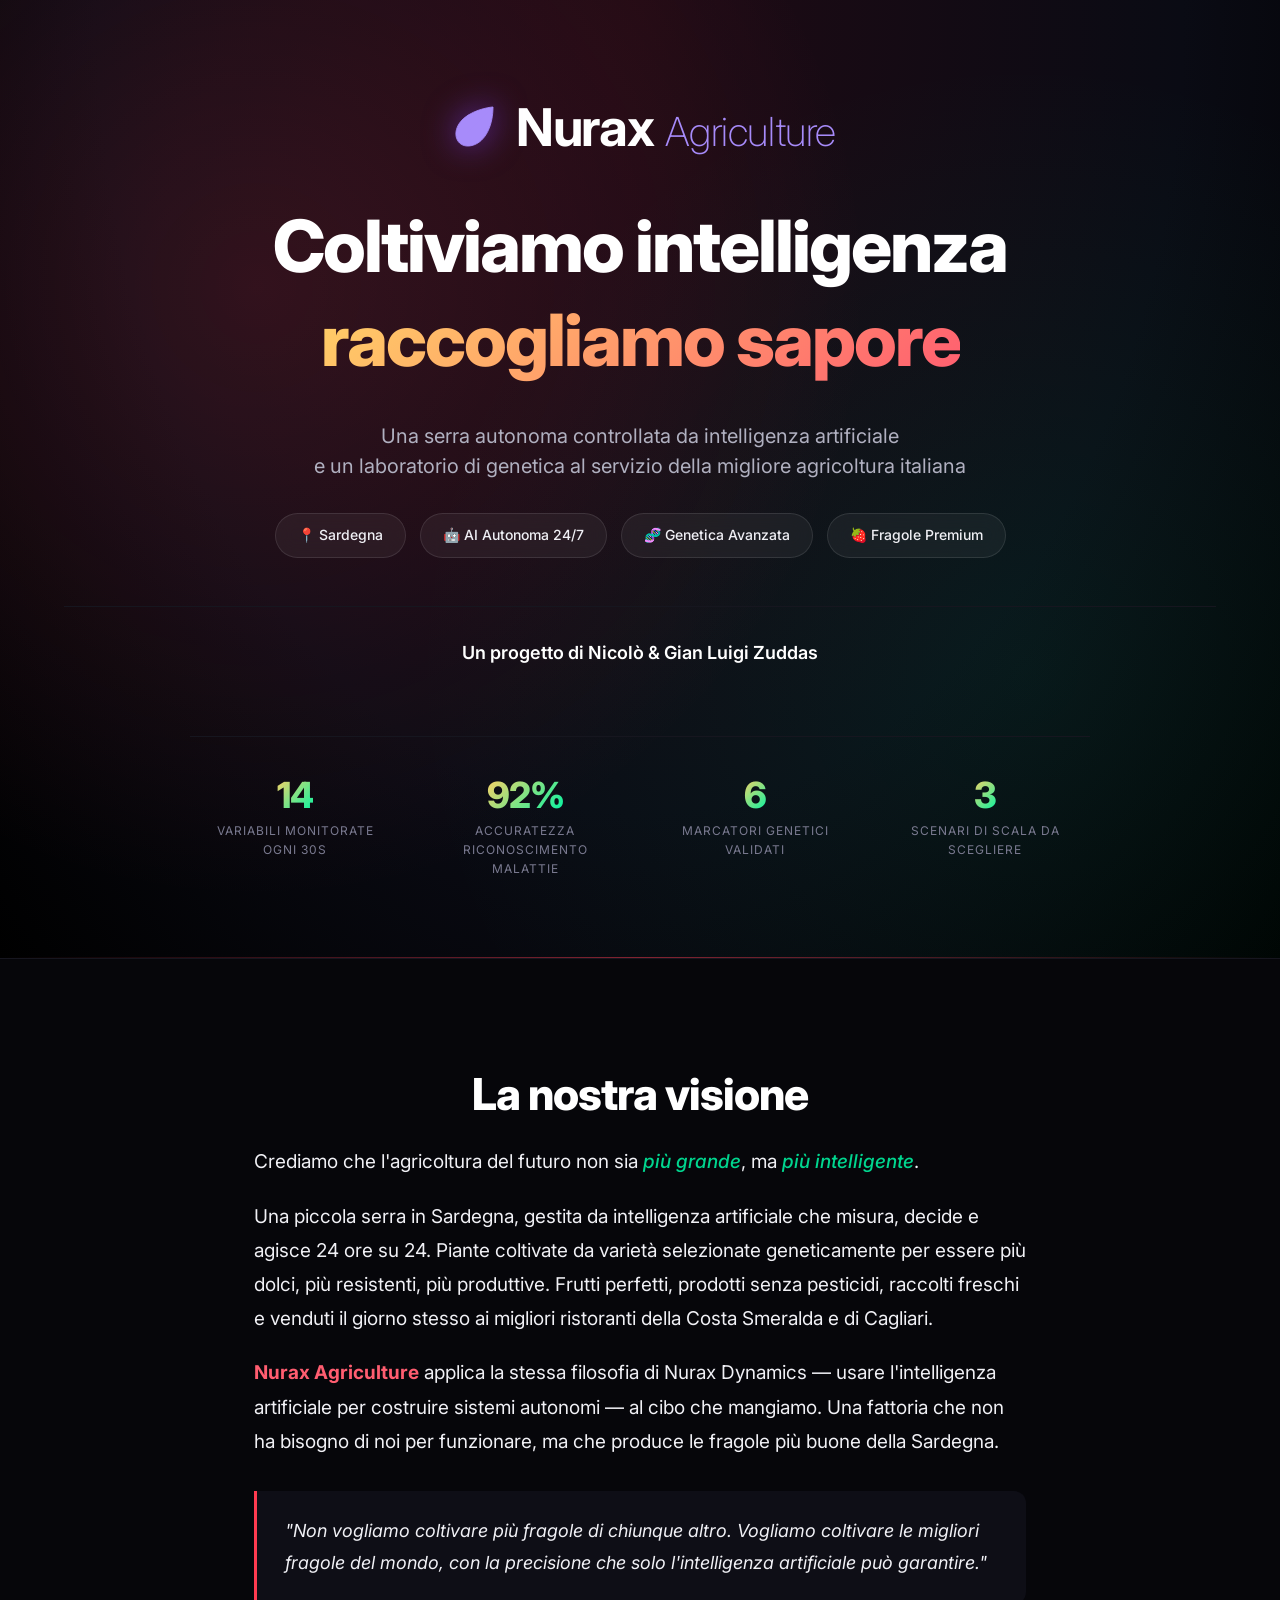
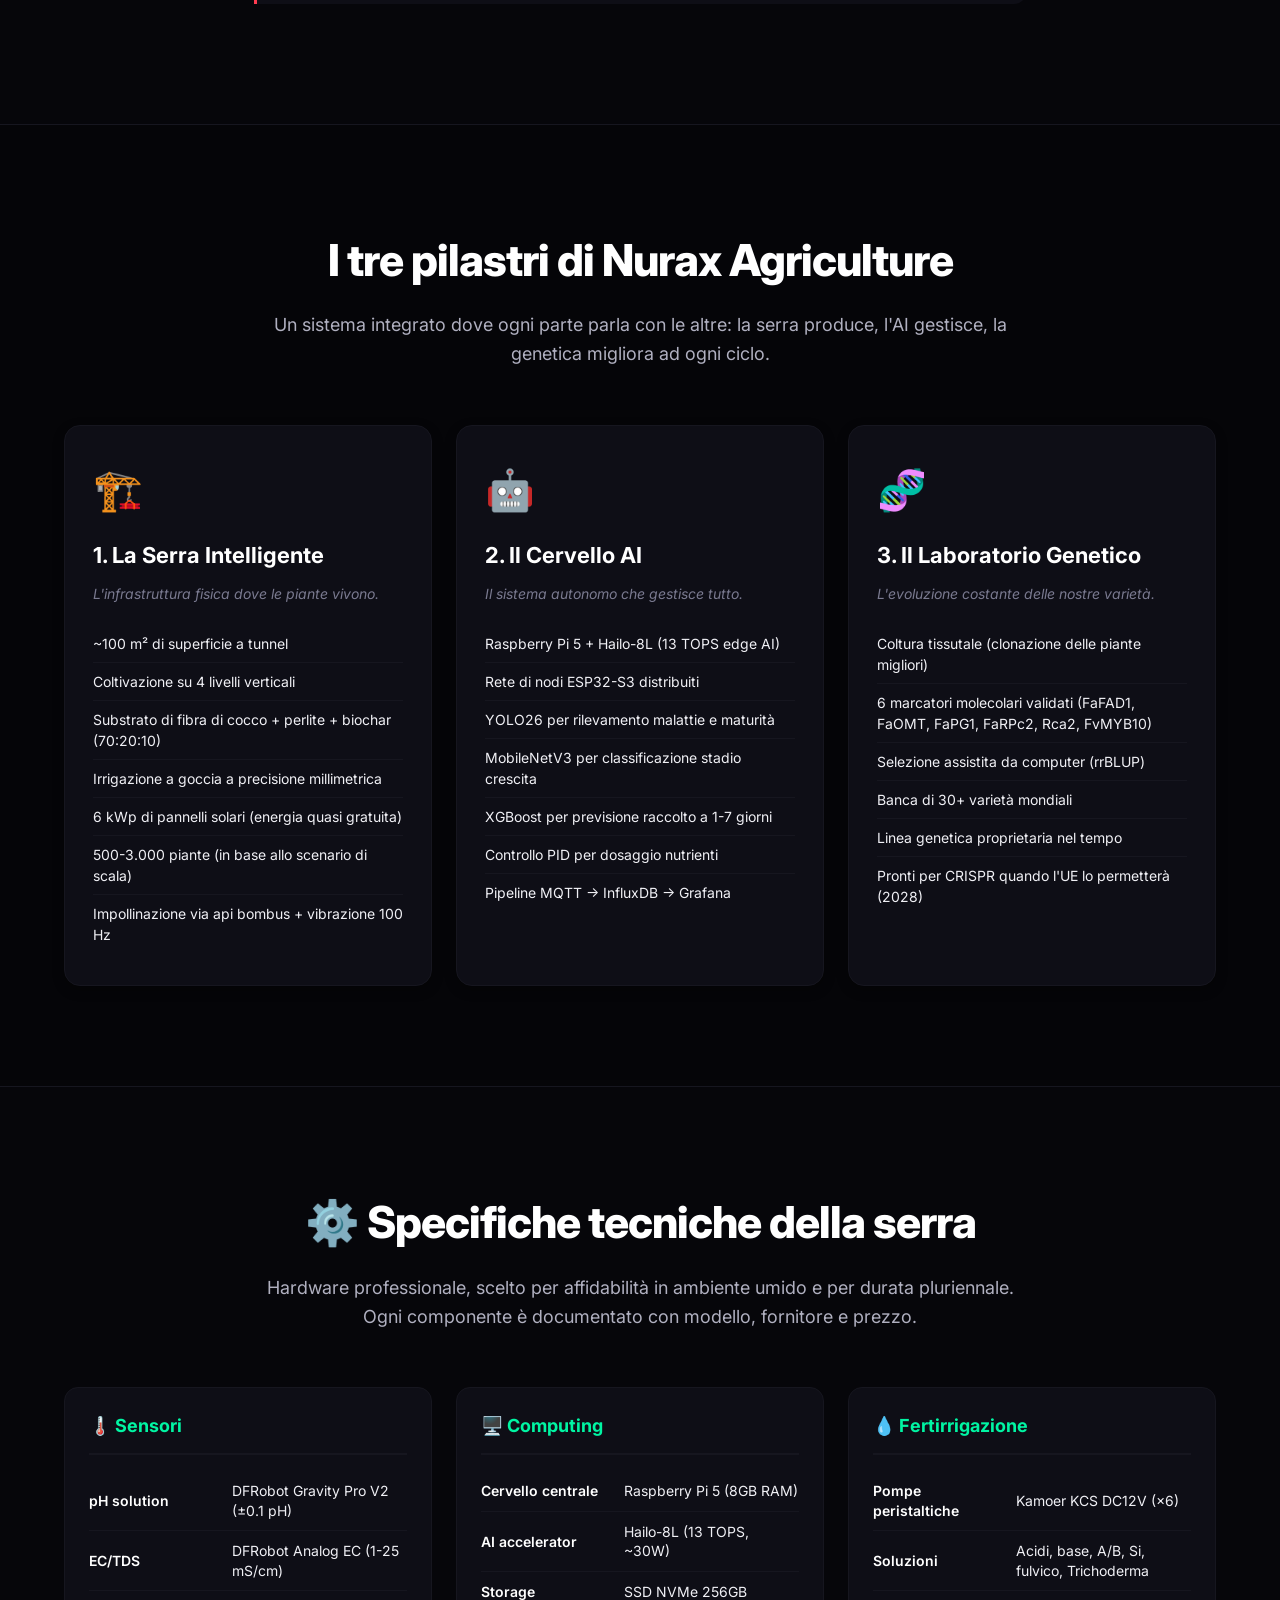
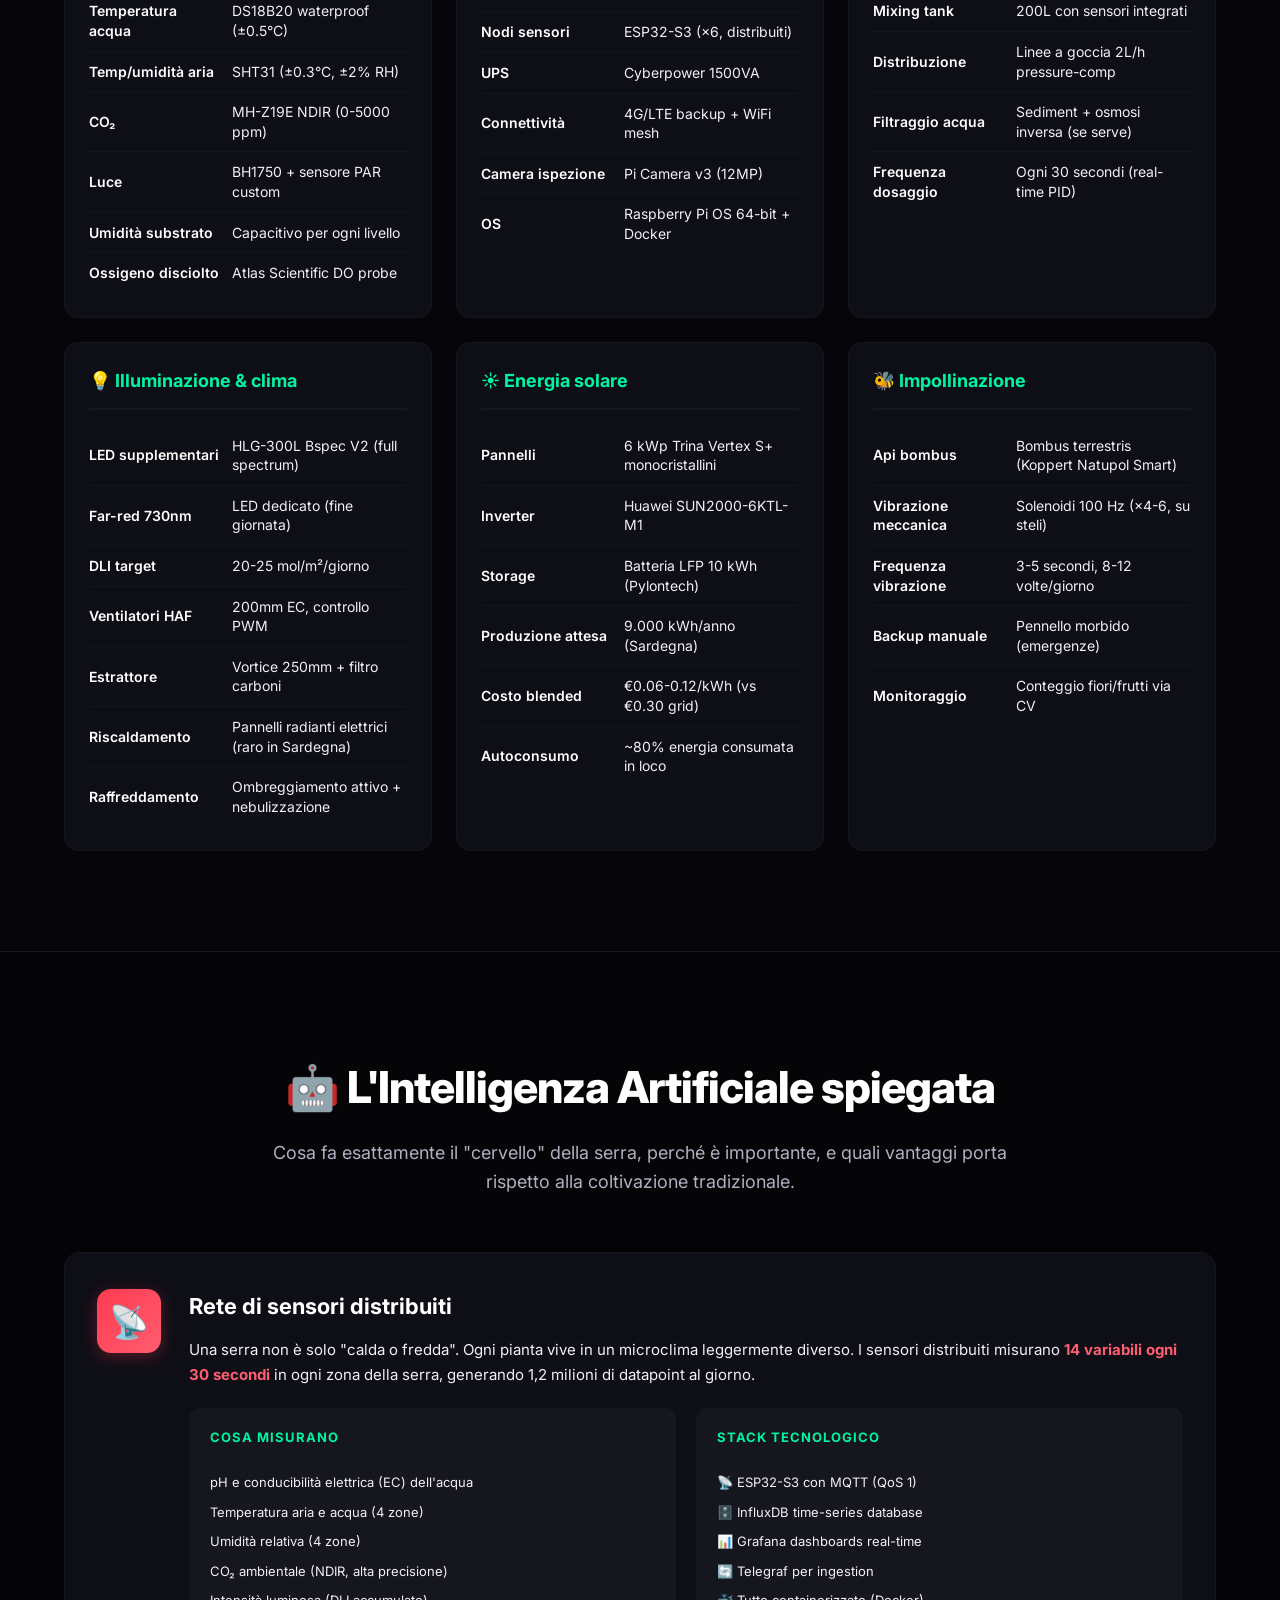
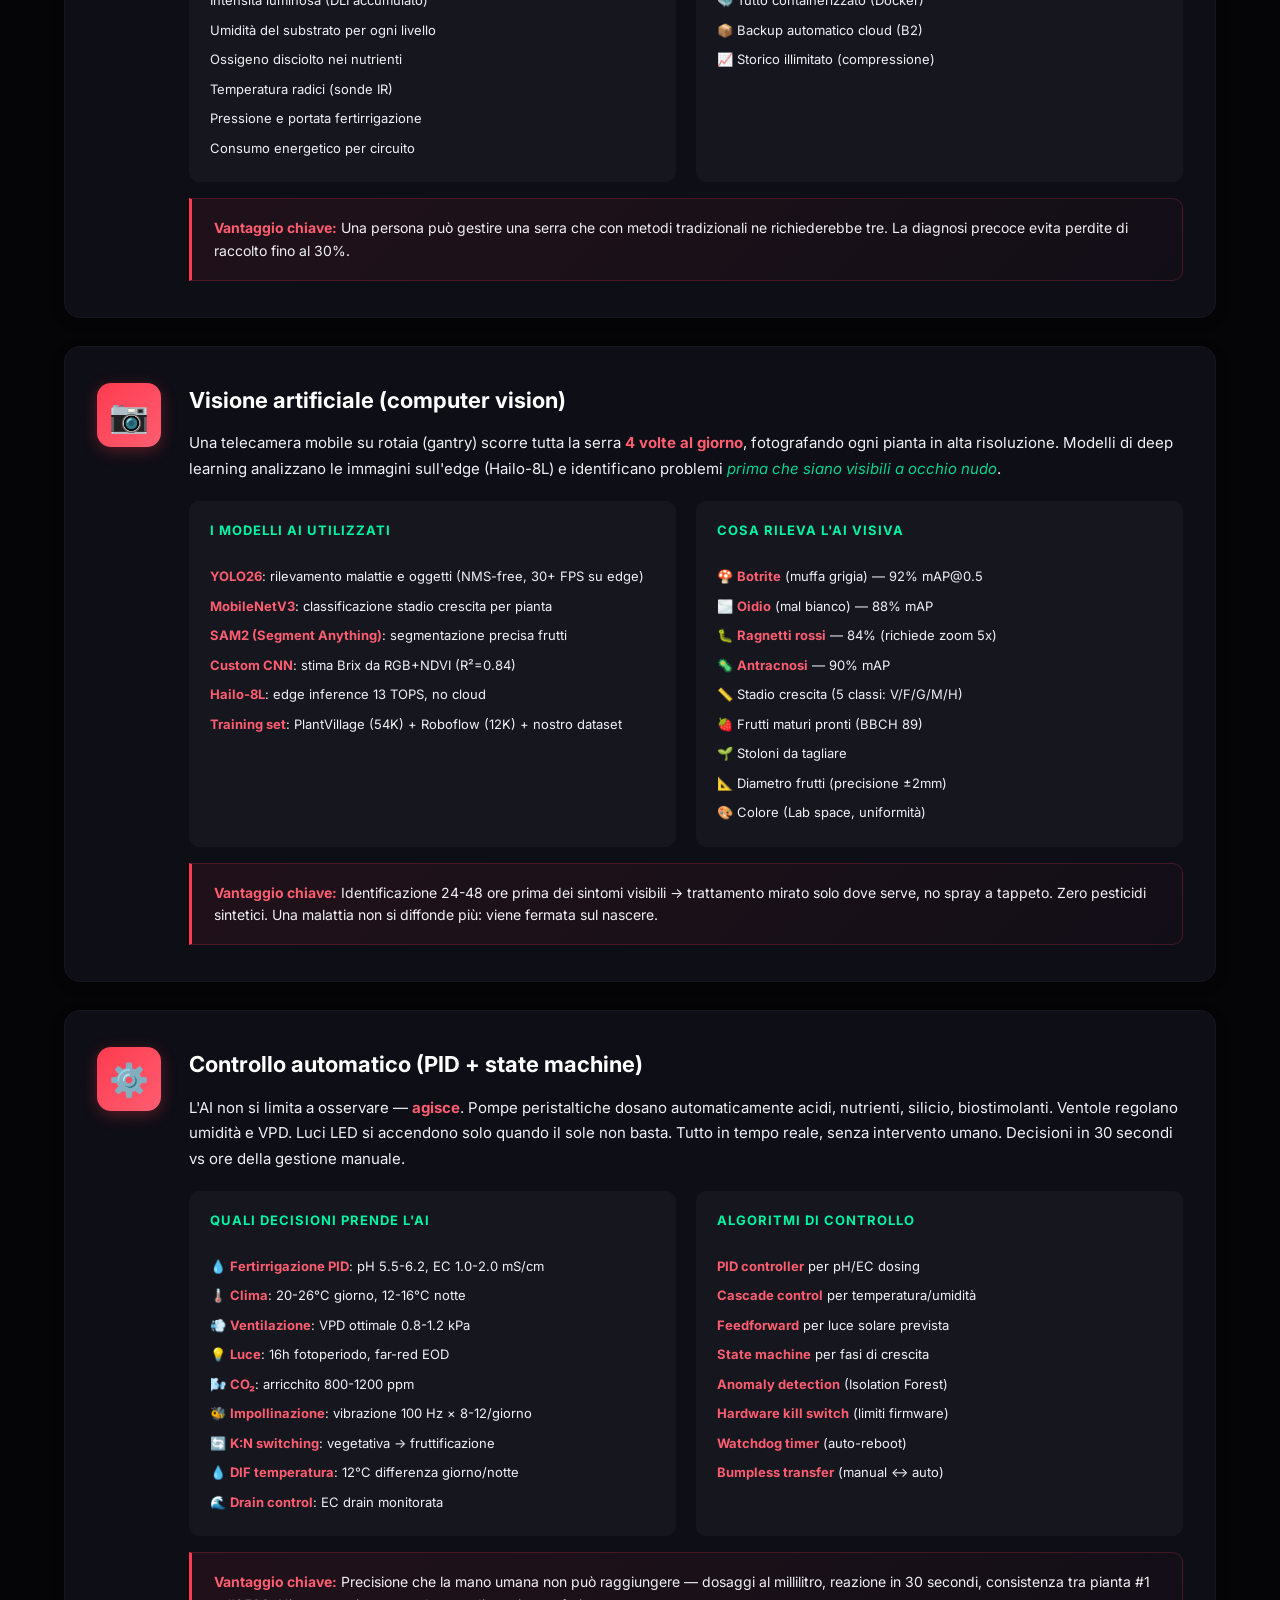
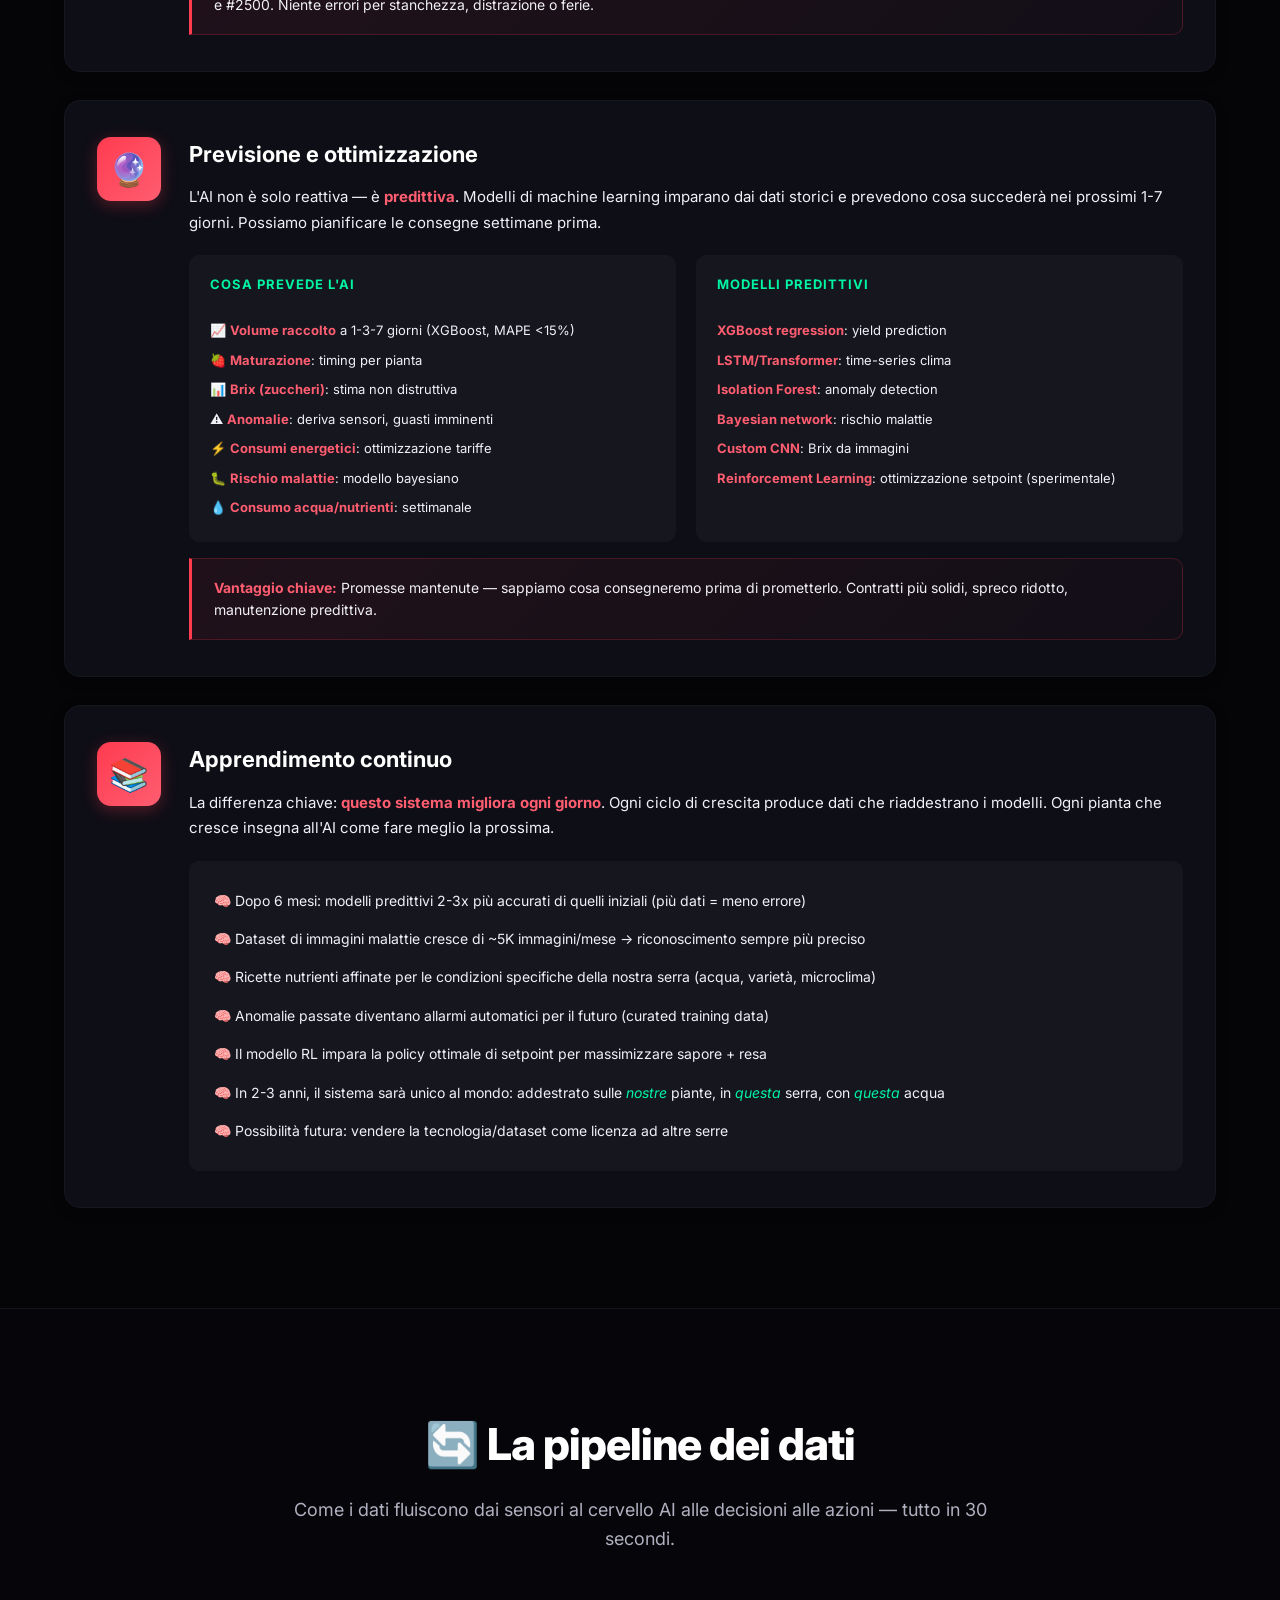
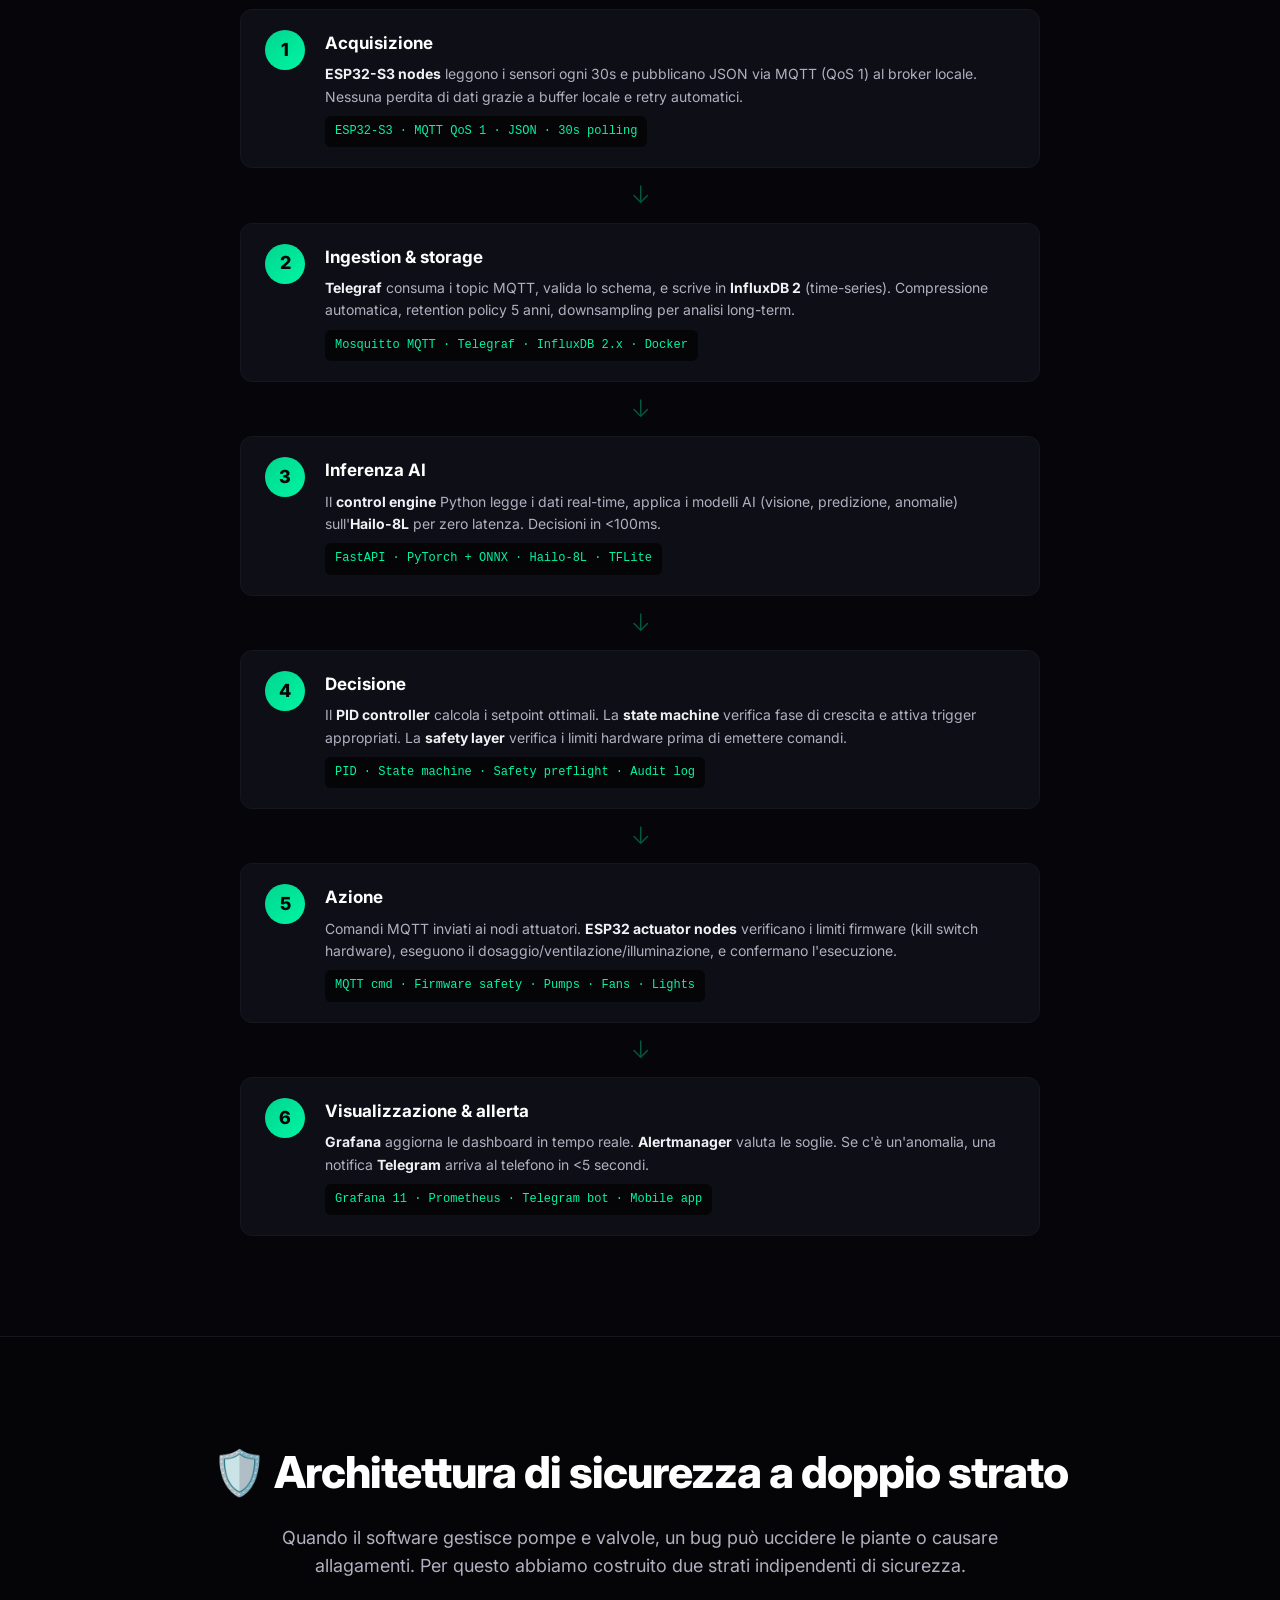
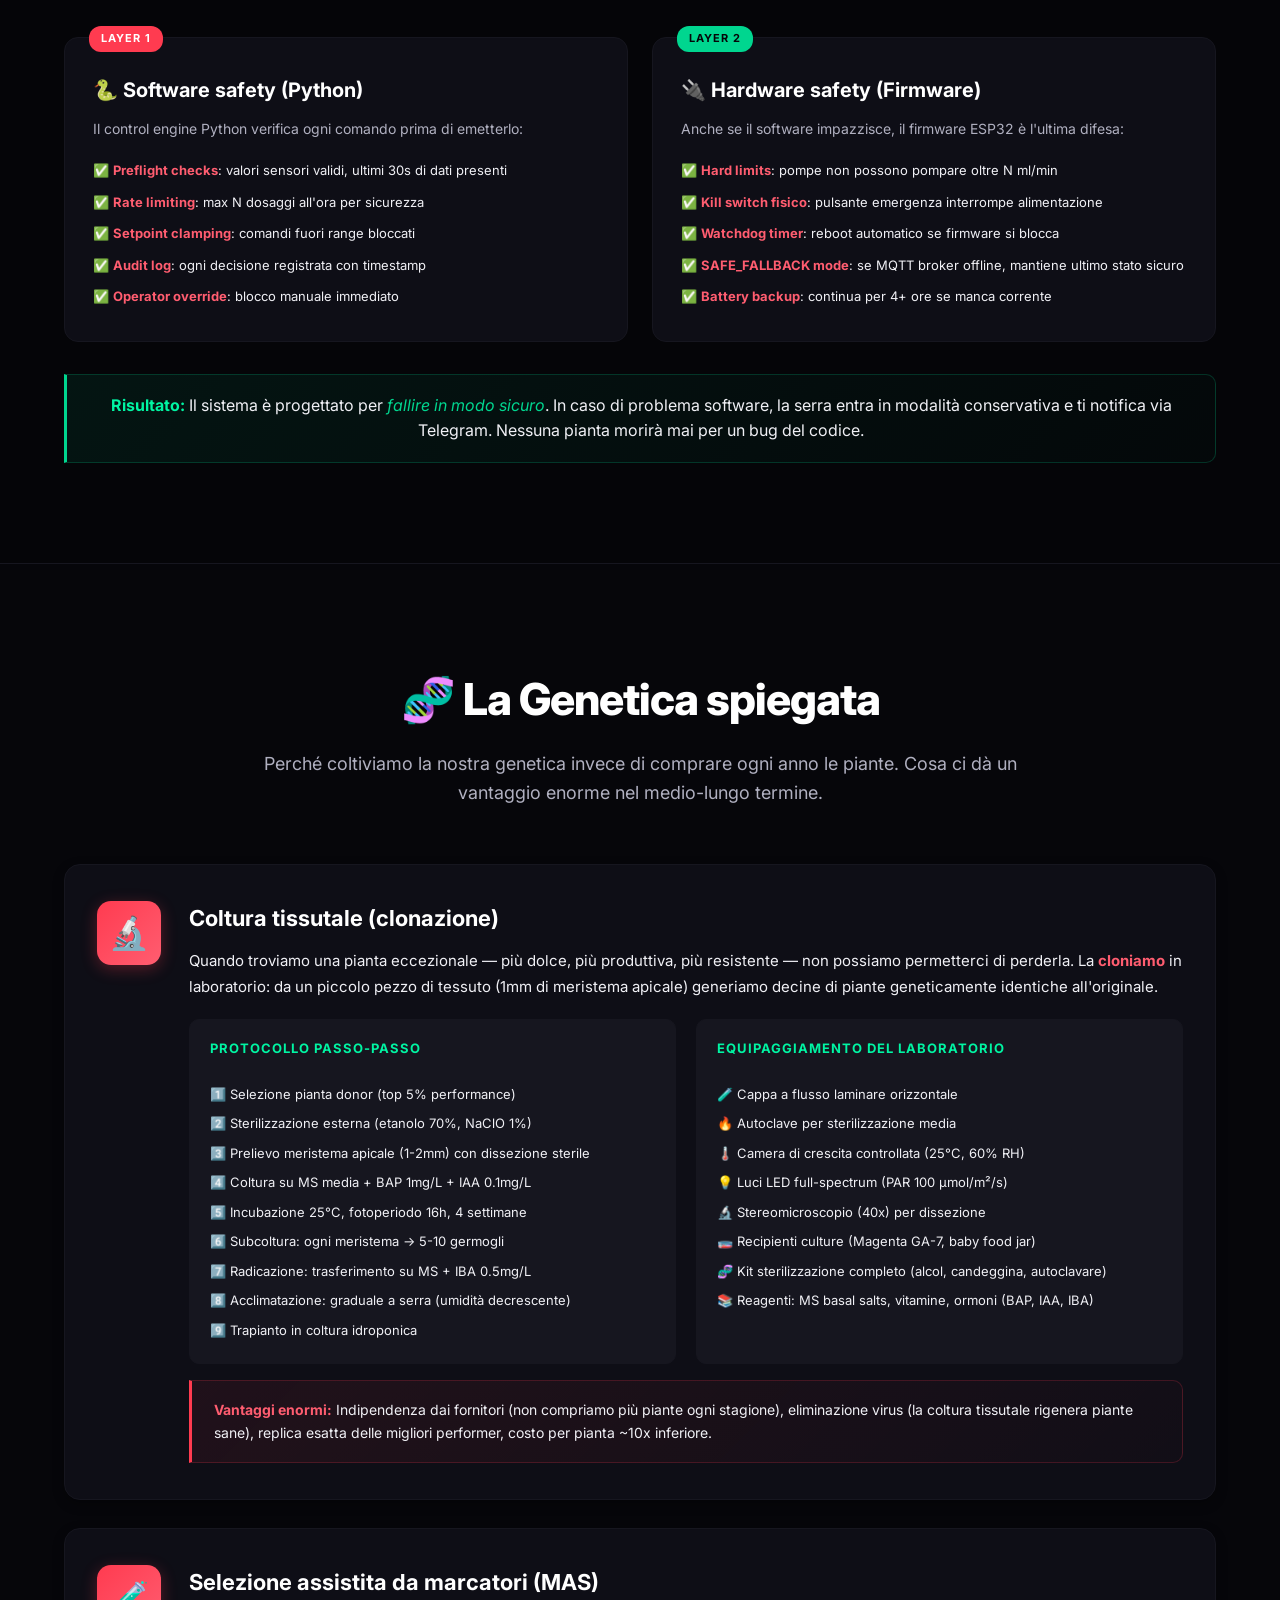
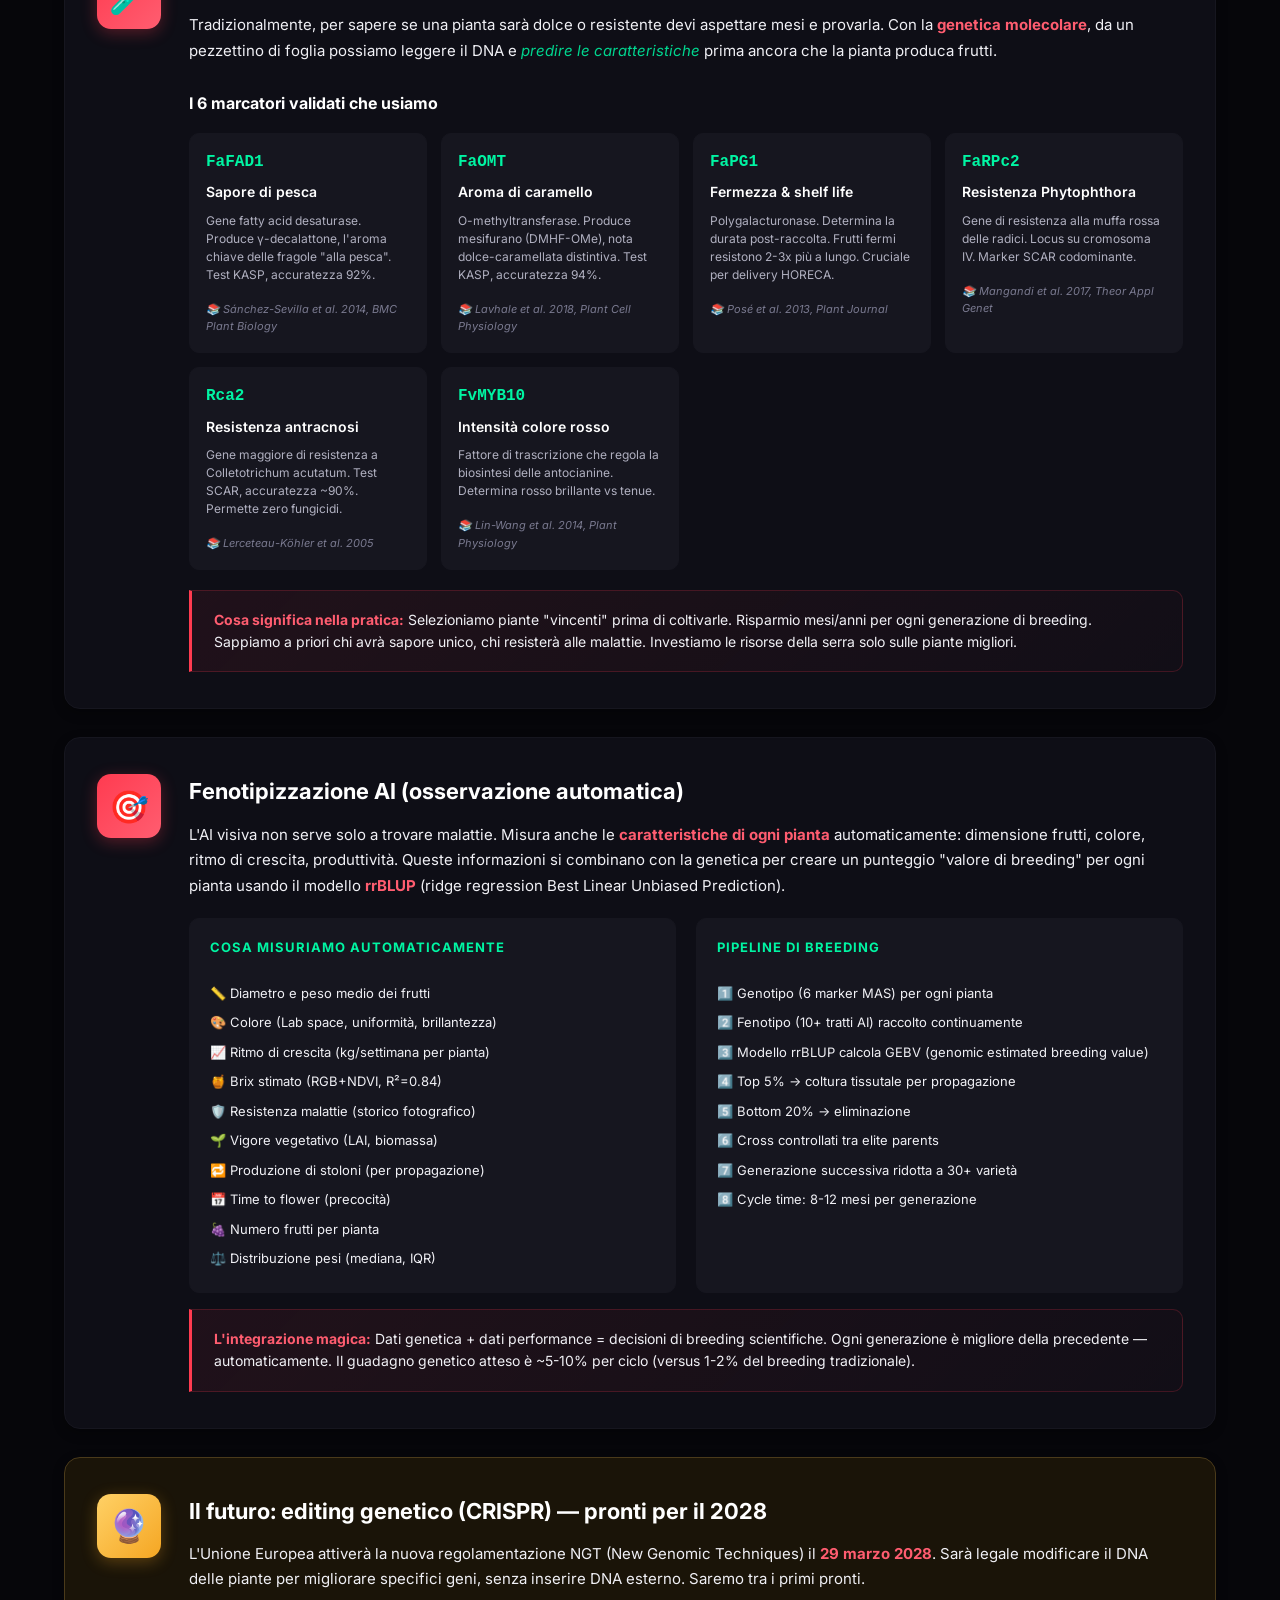
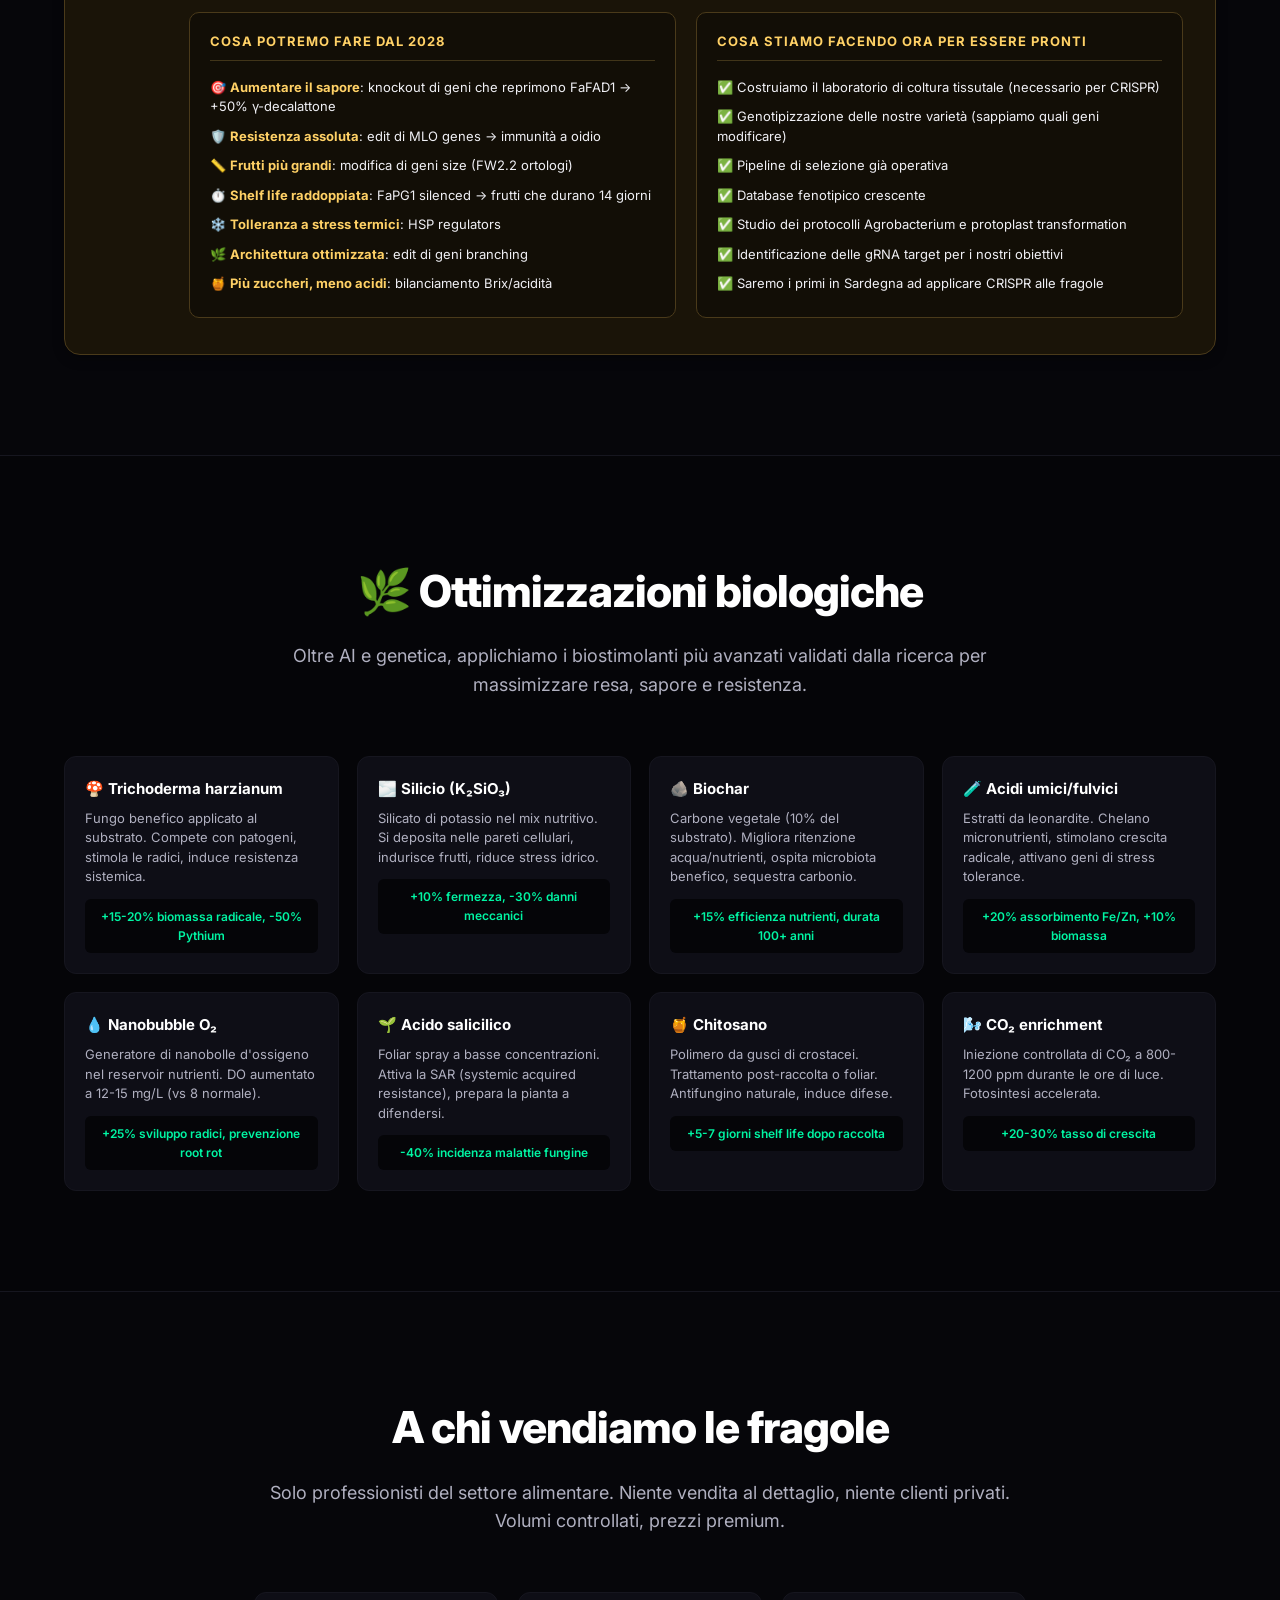
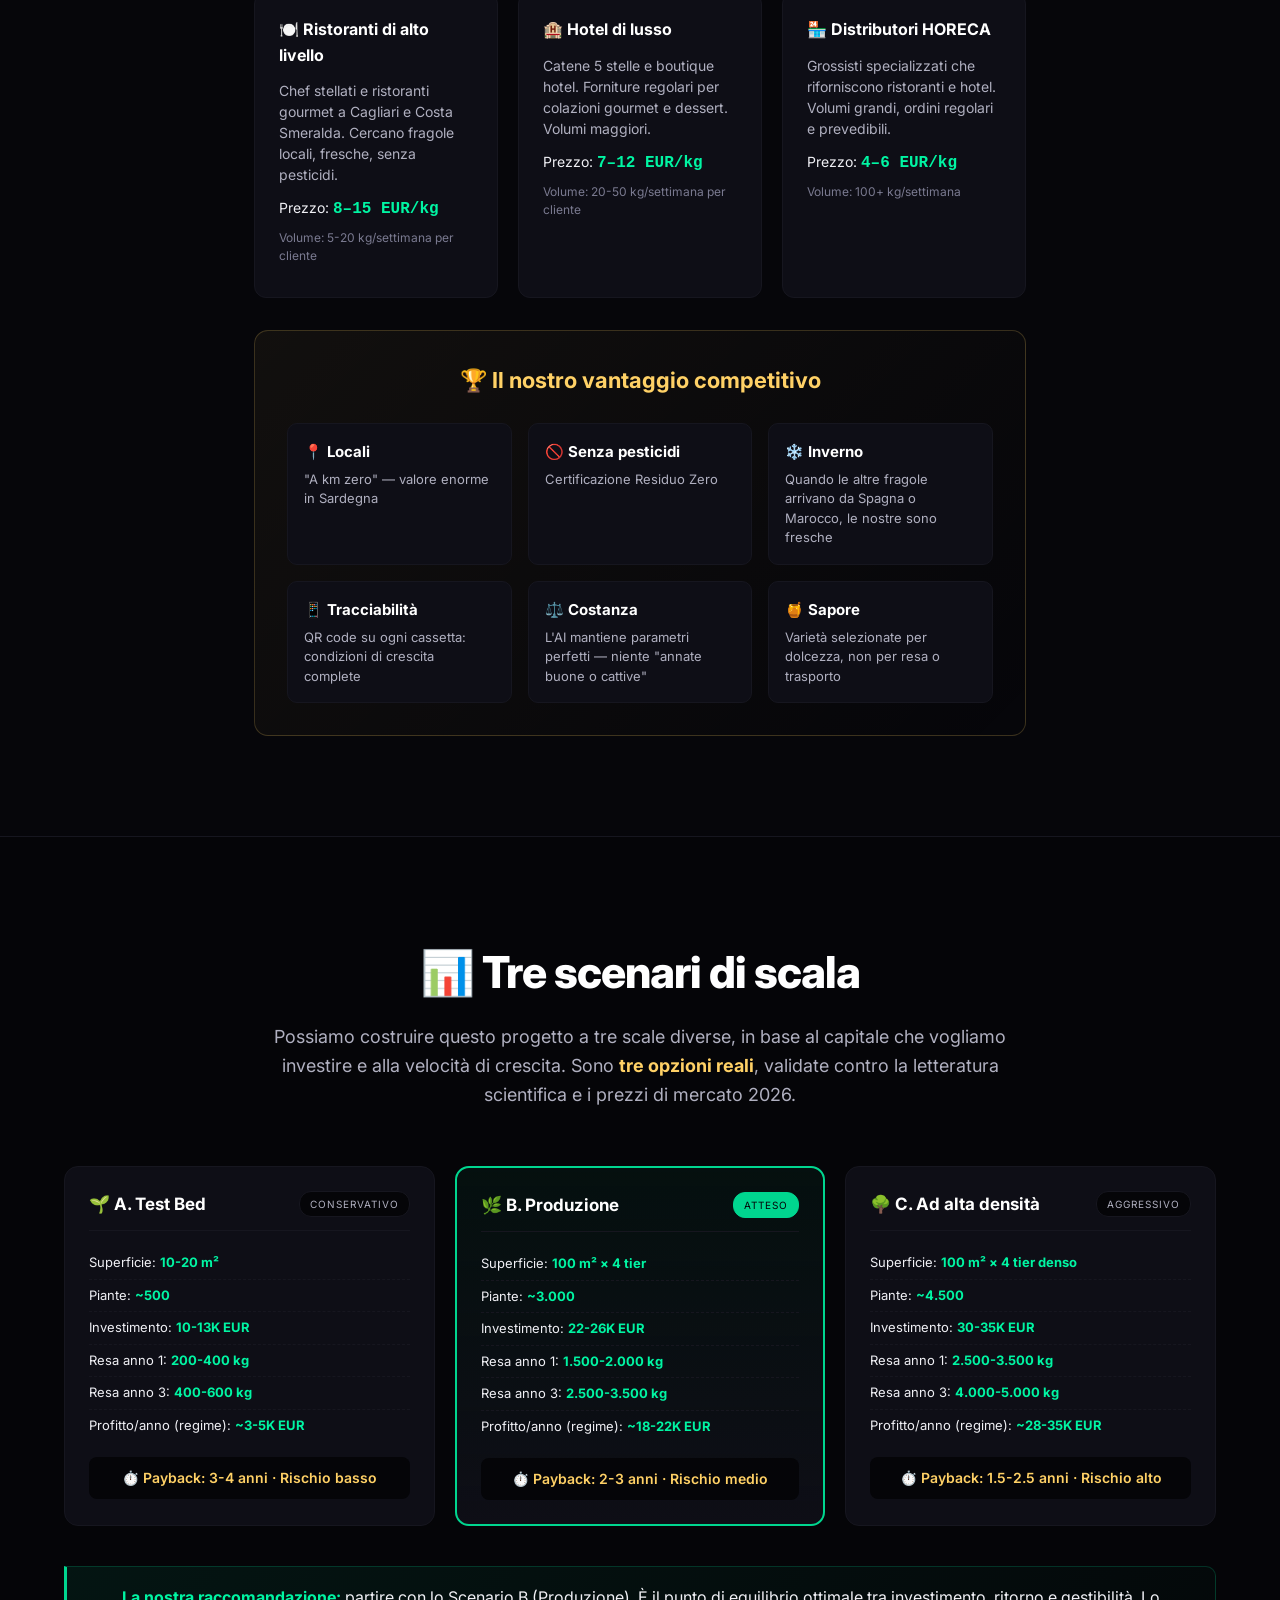
==== index.html @ 4b841a10 "feat: bigger logo Nurax Agriculture + new title + white hero-team + footer logo + fix h1 clipping" ====
<!DOCTYPE html>
<html lang="it">
<head>
    <meta charset="UTF-8">
    <meta name="viewport" content="width=device-width, initial-scale=1.0">
    <title>Nurax Agriculture — Il futuro dell'agricoltura</title>
    <link rel="preconnect" href="https://fonts.googleapis.com">
    <link rel="preconnect" href="https://fonts.gstatic.com" crossorigin>
    <link href="https://fonts.googleapis.com/css2?family=Inter:wght@300;400;500;600;700;800;900&display=swap" rel="stylesheet">
    <link rel="icon" type="image/svg+xml" href="data:image/svg+xml,%3Csvg xmlns='http://www.w3.org/2000/svg' viewBox='0 0 32 32'%3E%3Cpath d='M16,2 L30,28 L2,28 Z M16,10 L8,25 L24,25 Z' fill='%237c3aed' fill-rule='evenodd'/%3E%3C/svg%3E">
    <link rel="stylesheet" href="style.css">
</head>
<body>

<!-- HERO -->
<header class="hero">
    <div class="container">
        <div class="logo-block">
            <svg class="logo-mark" width="56" height="56" viewBox="0 0 32 32" xmlns="http://www.w3.org/2000/svg" aria-label="Nurax">
                <path d="M28 4 C 26 4, 14 6, 9 13 C 4 20, 8 28, 16 26 C 24 24, 28 14, 28 4 Z M28 4 L 13 19" fill="#a78bfa" stroke="#a78bfa" stroke-width="0.5" stroke-linejoin="round"/>
            </svg>
            <div class="logo-text">
                <span class="logo-name">Nurax</span>
                <span class="logo-vertical">Agriculture</span>
            </div>
        </div>

        <h1>Coltiviamo intelligenza<br><span class="accent">raccogliamo sapore</span></h1>
        <p class="subtitle">Una serra autonoma controllata da intelligenza artificiale<br>e un laboratorio di genetica al servizio della migliore agricoltura italiana</p>
        <div class="hero-meta">
            <span>📍 Sardegna</span>
            <span>🤖 AI Autonoma 24/7</span>
            <span>🧬 Genetica Avanzata</span>
            <span>🍓 Fragole Premium</span>
        </div>
        <div class="hero-team">
            <strong>Un progetto di Nicolò &amp; Gian Luigi Zuddas</strong>
        </div>
        <div class="hero-stats">
            <div class="hero-stat"><span class="stat-num">14</span><span class="stat-label">variabili monitorate ogni 30s</span></div>
            <div class="hero-stat"><span class="stat-num">92%</span><span class="stat-label">accuratezza riconoscimento malattie</span></div>
            <div class="hero-stat"><span class="stat-num">6</span><span class="stat-label">marcatori genetici validati</span></div>
            <div class="hero-stat"><span class="stat-num">3</span><span class="stat-label">scenari di scala da scegliere</span></div>
        </div>
    </div>
</header>

<!-- VISION -->
<section class="section">
    <div class="container narrow">
        <h2 class="section-title">La nostra visione</h2>
        <div class="vision-text">
            <p>Crediamo che l'agricoltura del futuro non sia <em>più grande</em>, ma <em>più intelligente</em>.</p>
            <p>Una piccola serra in Sardegna, gestita da intelligenza artificiale che misura, decide e agisce 24 ore su 24. Piante coltivate da varietà selezionate geneticamente per essere più dolci, più resistenti, più produttive. Frutti perfetti, prodotti senza pesticidi, raccolti freschi e venduti il giorno stesso ai migliori ristoranti della Costa Smeralda e di Cagliari.</p>
            <p><strong>Nurax Agriculture</strong> applica la stessa filosofia di Nurax Dynamics — usare l'intelligenza artificiale per costruire sistemi autonomi — al cibo che mangiamo. Una fattoria che non ha bisogno di noi per funzionare, ma che produce le fragole più buone della Sardegna.</p>
            <p class="vision-quote">"Non vogliamo coltivare più fragole di chiunque altro. Vogliamo coltivare le migliori fragole del mondo, con la precisione che solo l'intelligenza artificiale può garantire."</p>
        </div>
    </div>
</section>

<!-- I PILASTRI -->
<section class="section dark">
    <div class="container">
        <h2 class="section-title">I tre pilastri di Nurax Agriculture</h2>
        <p class="section-lead">Un sistema integrato dove ogni parte parla con le altre: la serra produce, l'AI gestisce, la genetica migliora ad ogni ciclo.</p>

        <div class="grid-3">
            <div class="card">
                <div class="card-icon">🏗️</div>
                <h3>1. La Serra Intelligente</h3>
                <p class="card-intro">L'infrastruttura fisica dove le piante vivono.</p>
                <ul>
                    <li>~100 m² di superficie a tunnel</li>
                    <li>Coltivazione su 4 livelli verticali</li>
                    <li>Substrato di fibra di cocco + perlite + biochar (70:20:10)</li>
                    <li>Irrigazione a goccia a precisione millimetrica</li>
                    <li>6 kWp di pannelli solari (energia quasi gratuita)</li>
                    <li>500-3.000 piante (in base allo scenario di scala)</li>
                    <li>Impollinazione via api bombus + vibrazione 100 Hz</li>
                </ul>
            </div>

            <div class="card">
                <div class="card-icon">🤖</div>
                <h3>2. Il Cervello AI</h3>
                <p class="card-intro">Il sistema autonomo che gestisce tutto.</p>
                <ul>
                    <li>Raspberry Pi 5 + Hailo-8L (13 TOPS edge AI)</li>
                    <li>Rete di nodi ESP32-S3 distribuiti</li>
                    <li>YOLO26 per rilevamento malattie e maturità</li>
                    <li>MobileNetV3 per classificazione stadio crescita</li>
                    <li>XGBoost per previsione raccolto a 1-7 giorni</li>
                    <li>Controllo PID per dosaggio nutrienti</li>
                    <li>Pipeline MQTT → InfluxDB → Grafana</li>
                </ul>
            </div>

            <div class="card">
                <div class="card-icon">🧬</div>
                <h3>3. Il Laboratorio Genetico</h3>
                <p class="card-intro">L'evoluzione costante delle nostre varietà.</p>
                <ul>
                    <li>Coltura tissutale (clonazione delle piante migliori)</li>
                    <li>6 marcatori molecolari validati (FaFAD1, FaOMT, FaPG1, FaRPc2, Rca2, FvMYB10)</li>
                    <li>Selezione assistita da computer (rrBLUP)</li>
                    <li>Banca di 30+ varietà mondiali</li>
                    <li>Linea genetica proprietaria nel tempo</li>
                    <li>Pronti per CRISPR quando l'UE lo permetterà (2028)</li>
                </ul>
            </div>
        </div>
    </div>
</section>

<!-- HARDWARE SPEC SHEET -->
<section class="section">
    <div class="container">
        <h2 class="section-title">⚙️ Specifiche tecniche della serra</h2>
        <p class="section-lead">Hardware professionale, scelto per affidabilità in ambiente umido e per durata pluriennale. Ogni componente è documentato con modello, fornitore e prezzo.</p>

        <div class="spec-table-wrapper">
            <div class="spec-category">
                <h3>🌡️ Sensori</h3>
                <table class="spec-table">
                    <tr><td><strong>pH solution</strong></td><td>DFRobot Gravity Pro V2 (±0.1 pH)</td></tr>
                    <tr><td><strong>EC/TDS</strong></td><td>DFRobot Analog EC (1-25 mS/cm)</td></tr>
                    <tr><td><strong>Temperatura acqua</strong></td><td>DS18B20 waterproof (±0.5°C)</td></tr>
                    <tr><td><strong>Temp/umidità aria</strong></td><td>SHT31 (±0.3°C, ±2% RH)</td></tr>
                    <tr><td><strong>CO₂</strong></td><td>MH-Z19E NDIR (0-5000 ppm)</td></tr>
                    <tr><td><strong>Luce</strong></td><td>BH1750 + sensore PAR custom</td></tr>
                    <tr><td><strong>Umidità substrato</strong></td><td>Capacitivo per ogni livello</td></tr>
                    <tr><td><strong>Ossigeno disciolto</strong></td><td>Atlas Scientific DO probe</td></tr>
                </table>
            </div>

            <div class="spec-category">
                <h3>🖥️ Computing</h3>
                <table class="spec-table">
                    <tr><td><strong>Cervello centrale</strong></td><td>Raspberry Pi 5 (8GB RAM)</td></tr>
                    <tr><td><strong>AI accelerator</strong></td><td>Hailo-8L (13 TOPS, ~30W)</td></tr>
                    <tr><td><strong>Storage</strong></td><td>SSD NVMe 256GB</td></tr>
                    <tr><td><strong>Nodi sensori</strong></td><td>ESP32-S3 (×6, distribuiti)</td></tr>
                    <tr><td><strong>UPS</strong></td><td>Cyberpower 1500VA</td></tr>
                    <tr><td><strong>Connettività</strong></td><td>4G/LTE backup + WiFi mesh</td></tr>
                    <tr><td><strong>Camera ispezione</strong></td><td>Pi Camera v3 (12MP)</td></tr>
                    <tr><td><strong>OS</strong></td><td>Raspberry Pi OS 64-bit + Docker</td></tr>
                </table>
            </div>

            <div class="spec-category">
                <h3>💧 Fertirrigazione</h3>
                <table class="spec-table">
                    <tr><td><strong>Pompe peristaltiche</strong></td><td>Kamoer KCS DC12V (×6)</td></tr>
                    <tr><td><strong>Soluzioni</strong></td><td>Acidi, base, A/B, Si, fulvico, Trichoderma</td></tr>
                    <tr><td><strong>Mixing tank</strong></td><td>200L con sensori integrati</td></tr>
                    <tr><td><strong>Distribuzione</strong></td><td>Linee a goccia 2L/h pressure-comp</td></tr>
                    <tr><td><strong>Filtraggio acqua</strong></td><td>Sediment + osmosi inversa (se serve)</td></tr>
                    <tr><td><strong>Frequenza dosaggio</strong></td><td>Ogni 30 secondi (real-time PID)</td></tr>
                </table>
            </div>

            <div class="spec-category">
                <h3>💡 Illuminazione &amp; clima</h3>
                <table class="spec-table">
                    <tr><td><strong>LED supplementari</strong></td><td>HLG-300L Bspec V2 (full spectrum)</td></tr>
                    <tr><td><strong>Far-red 730nm</strong></td><td>LED dedicato (fine giornata)</td></tr>
                    <tr><td><strong>DLI target</strong></td><td>20-25 mol/m²/giorno</td></tr>
                    <tr><td><strong>Ventilatori HAF</strong></td><td>200mm EC, controllo PWM</td></tr>
                    <tr><td><strong>Estrattore</strong></td><td>Vortice 250mm + filtro carboni</td></tr>
                    <tr><td><strong>Riscaldamento</strong></td><td>Pannelli radianti elettrici (raro in Sardegna)</td></tr>
                    <tr><td><strong>Raffreddamento</strong></td><td>Ombreggiamento attivo + nebulizzazione</td></tr>
                </table>
            </div>

            <div class="spec-category">
                <h3>☀️ Energia solare</h3>
                <table class="spec-table">
                    <tr><td><strong>Pannelli</strong></td><td>6 kWp Trina Vertex S+ monocristallini</td></tr>
                    <tr><td><strong>Inverter</strong></td><td>Huawei SUN2000-6KTL-M1</td></tr>
                    <tr><td><strong>Storage</strong></td><td>Batteria LFP 10 kWh (Pylontech)</td></tr>
                    <tr><td><strong>Produzione attesa</strong></td><td>9.000 kWh/anno (Sardegna)</td></tr>
                    <tr><td><strong>Costo blended</strong></td><td>€0.06-0.12/kWh (vs €0.30 grid)</td></tr>
                    <tr><td><strong>Autoconsumo</strong></td><td>~80% energia consumata in loco</td></tr>
                </table>
            </div>

            <div class="spec-category">
                <h3>🐝 Impollinazione</h3>
                <table class="spec-table">
                    <tr><td><strong>Api bombus</strong></td><td>Bombus terrestris (Koppert Natupol Smart)</td></tr>
                    <tr><td><strong>Vibrazione meccanica</strong></td><td>Solenoidi 100 Hz (×4-6, su steli)</td></tr>
                    <tr><td><strong>Frequenza vibrazione</strong></td><td>3-5 secondi, 8-12 volte/giorno</td></tr>
                    <tr><td><strong>Backup manuale</strong></td><td>Pennello morbido (emergenze)</td></tr>
                    <tr><td><strong>Monitoraggio</strong></td><td>Conteggio fiori/frutti via CV</td></tr>
                </table>
            </div>
        </div>
    </div>
</section>

<!-- AI DEEP DIVE -->
<section class="section dark">
    <div class="container">
        <h2 class="section-title">🤖 L'Intelligenza Artificiale spiegata</h2>
        <p class="section-lead">Cosa fa esattamente il "cervello" della serra, perché è importante, e quali vantaggi porta rispetto alla coltivazione tradizionale.</p>

        <div class="deep-section">

            <!-- Sensori -->
            <div class="deep-card">
                <div class="deep-icon">📡</div>
                <div class="deep-content">
                    <h3>Rete di sensori distribuiti</h3>
                    <p class="deep-desc">Una serra non è solo "calda o fredda". Ogni pianta vive in un microclima leggermente diverso. I sensori distribuiti misurano <strong>14 variabili ogni 30 secondi</strong> in ogni zona della serra, generando 1,2 milioni di datapoint al giorno.</p>
                    <div class="deep-grid">
                        <div class="deep-item">
                            <h4>Cosa misurano</h4>
                            <ul>
                                <li>pH e conducibilità elettrica (EC) dell'acqua</li>
                                <li>Temperatura aria e acqua (4 zone)</li>
                                <li>Umidità relativa (4 zone)</li>
                                <li>CO₂ ambientale (NDIR, alta precisione)</li>
                                <li>Intensità luminosa (DLI accumulato)</li>
                                <li>Umidità del substrato per ogni livello</li>
                                <li>Ossigeno disciolto nei nutrienti</li>
                                <li>Temperatura radici (sonde IR)</li>
                                <li>Pressione e portata fertirrigazione</li>
                                <li>Consumo energetico per circuito</li>
                            </ul>
                        </div>
                        <div class="deep-item">
                            <h4>Stack tecnologico</h4>
                            <ul>
                                <li>📡 ESP32-S3 con MQTT (QoS 1)</li>
                                <li>🗄️ InfluxDB time-series database</li>
                                <li>📊 Grafana dashboards real-time</li>
                                <li>🔄 Telegraf per ingestion</li>
                                <li>🐳 Tutto containerizzato (Docker)</li>
                                <li>📦 Backup automatico cloud (B2)</li>
                                <li>📈 Storico illimitato (compressione)</li>
                            </ul>
                        </div>
                    </div>
                    <div class="callout-box">
                        <strong>Vantaggio chiave:</strong> Una persona può gestire una serra che con metodi tradizionali ne richiederebbe tre. La diagnosi precoce evita perdite di raccolto fino al 30%.
                    </div>
                </div>
            </div>

            <!-- Computer Vision -->
            <div class="deep-card">
                <div class="deep-icon">📷</div>
                <div class="deep-content">
                    <h3>Visione artificiale (computer vision)</h3>
                    <p class="deep-desc">Una telecamera mobile su rotaia (gantry) scorre tutta la serra <strong>4 volte al giorno</strong>, fotografando ogni pianta in alta risoluzione. Modelli di deep learning analizzano le immagini sull'edge (Hailo-8L) e identificano problemi <em>prima che siano visibili a occhio nudo</em>.</p>
                    <div class="deep-grid">
                        <div class="deep-item">
                            <h4>I modelli AI utilizzati</h4>
                            <ul>
                                <li><strong>YOLO26</strong>: rilevamento malattie e oggetti (NMS-free, 30+ FPS su edge)</li>
                                <li><strong>MobileNetV3</strong>: classificazione stadio crescita per pianta</li>
                                <li><strong>SAM2 (Segment Anything)</strong>: segmentazione precisa frutti</li>
                                <li><strong>Custom CNN</strong>: stima Brix da RGB+NDVI (R²=0.84)</li>
                                <li><strong>Hailo-8L</strong>: edge inference 13 TOPS, no cloud</li>
                                <li><strong>Training set</strong>: PlantVillage (54K) + Roboflow (12K) + nostro dataset</li>
                            </ul>
                        </div>
                        <div class="deep-item">
                            <h4>Cosa rileva l'AI visiva</h4>
                            <ul>
                                <li>🍄 <strong>Botrite</strong> (muffa grigia) — 92% mAP@0.5</li>
                                <li>🌫️ <strong>Oidio</strong> (mal bianco) — 88% mAP</li>
                                <li>🐛 <strong>Ragnetti rossi</strong> — 84% (richiede zoom 5x)</li>
                                <li>🦠 <strong>Antracnosi</strong> — 90% mAP</li>
                                <li>📏 Stadio crescita (5 classi: V/F/G/M/H)</li>
                                <li>🍓 Frutti maturi pronti (BBCH 89)</li>
                                <li>🌱 Stoloni da tagliare</li>
                                <li>📐 Diametro frutti (precisione ±2mm)</li>
                                <li>🎨 Colore (Lab space, uniformità)</li>
                            </ul>
                        </div>
                    </div>
                    <div class="callout-box">
                        <strong>Vantaggio chiave:</strong> Identificazione 24-48 ore prima dei sintomi visibili → trattamento mirato solo dove serve, no spray a tappeto. Zero pesticidi sintetici. Una malattia non si diffonde più: viene fermata sul nascere.
                    </div>
                </div>
            </div>

            <!-- Controllo automatico -->
            <div class="deep-card">
                <div class="deep-icon">⚙️</div>
                <div class="deep-content">
                    <h3>Controllo automatico (PID + state machine)</h3>
                    <p class="deep-desc">L'AI non si limita a osservare — <strong>agisce</strong>. Pompe peristaltiche dosano automaticamente acidi, nutrienti, silicio, biostimolanti. Ventole regolano umidità e VPD. Luci LED si accendono solo quando il sole non basta. Tutto in tempo reale, senza intervento umano. Decisioni in 30 secondi vs ore della gestione manuale.</p>
                    <div class="deep-grid">
                        <div class="deep-item">
                            <h4>Quali decisioni prende l'AI</h4>
                            <ul>
                                <li>💧 <strong>Fertirrigazione PID</strong>: pH 5.5-6.2, EC 1.0-2.0 mS/cm</li>
                                <li>🌡️ <strong>Clima</strong>: 20-26°C giorno, 12-16°C notte</li>
                                <li>💨 <strong>Ventilazione</strong>: VPD ottimale 0.8-1.2 kPa</li>
                                <li>💡 <strong>Luce</strong>: 16h fotoperiodo, far-red EOD</li>
                                <li>🌬️ <strong>CO₂</strong>: arricchito 800-1200 ppm</li>
                                <li>🐝 <strong>Impollinazione</strong>: vibrazione 100 Hz × 8-12/giorno</li>
                                <li>🔄 <strong>K:N switching</strong>: vegetativa → fruttificazione</li>
                                <li>💧 <strong>DIF temperatura</strong>: 12°C differenza giorno/notte</li>
                                <li>🌊 <strong>Drain control</strong>: EC drain monitorata</li>
                            </ul>
                        </div>
                        <div class="deep-item">
                            <h4>Algoritmi di controllo</h4>
                            <ul>
                                <li><strong>PID controller</strong> per pH/EC dosing</li>
                                <li><strong>Cascade control</strong> per temperatura/umidità</li>
                                <li><strong>Feedforward</strong> per luce solare prevista</li>
                                <li><strong>State machine</strong> per fasi di crescita</li>
                                <li><strong>Anomaly detection</strong> (Isolation Forest)</li>
                                <li><strong>Hardware kill switch</strong> (limiti firmware)</li>
                                <li><strong>Watchdog timer</strong> (auto-reboot)</li>
                                <li><strong>Bumpless transfer</strong> (manual ↔ auto)</li>
                            </ul>
                        </div>
                    </div>
                    <div class="callout-box">
                        <strong>Vantaggio chiave:</strong> Precisione che la mano umana non può raggiungere — dosaggi al millilitro, reazione in 30 secondi, consistenza tra pianta #1 e #2500. Niente errori per stanchezza, distrazione o ferie.
                    </div>
                </div>
            </div>

            <!-- Predizione -->
            <div class="deep-card">
                <div class="deep-icon">🔮</div>
                <div class="deep-content">
                    <h3>Previsione e ottimizzazione</h3>
                    <p class="deep-desc">L'AI non è solo reattiva — è <strong>predittiva</strong>. Modelli di machine learning imparano dai dati storici e prevedono cosa succederà nei prossimi 1-7 giorni. Possiamo pianificare le consegne settimane prima.</p>
                    <div class="deep-grid">
                        <div class="deep-item">
                            <h4>Cosa prevede l'AI</h4>
                            <ul>
                                <li>📈 <strong>Volume raccolto</strong> a 1-3-7 giorni (XGBoost, MAPE &lt;15%)</li>
                                <li>🍓 <strong>Maturazione</strong>: timing per pianta</li>
                                <li>📊 <strong>Brix (zuccheri)</strong>: stima non distruttiva</li>
                                <li>⚠️ <strong>Anomalie</strong>: deriva sensori, guasti imminenti</li>
                                <li>⚡ <strong>Consumi energetici</strong>: ottimizzazione tariffe</li>
                                <li>🐛 <strong>Rischio malattie</strong>: modello bayesiano</li>
                                <li>💧 <strong>Consumo acqua/nutrienti</strong>: settimanale</li>
                            </ul>
                        </div>
                        <div class="deep-item">
                            <h4>Modelli predittivi</h4>
                            <ul>
                                <li><strong>XGBoost regression</strong>: yield prediction</li>
                                <li><strong>LSTM/Transformer</strong>: time-series clima</li>
                                <li><strong>Isolation Forest</strong>: anomaly detection</li>
                                <li><strong>Bayesian network</strong>: rischio malattie</li>
                                <li><strong>Custom CNN</strong>: Brix da immagini</li>
                                <li><strong>Reinforcement Learning</strong>: ottimizzazione setpoint (sperimentale)</li>
                            </ul>
                        </div>
                    </div>
                    <div class="callout-box">
                        <strong>Vantaggio chiave:</strong> Promesse mantenute — sappiamo cosa consegneremo prima di prometterlo. Contratti più solidi, spreco ridotto, manutenzione predittiva.
                    </div>
                </div>
            </div>

            <!-- Apprendimento -->
            <div class="deep-card">
                <div class="deep-icon">📚</div>
                <div class="deep-content">
                    <h3>Apprendimento continuo</h3>
                    <p class="deep-desc">La differenza chiave: <strong>questo sistema migliora ogni giorno</strong>. Ogni ciclo di crescita produce dati che riaddestrano i modelli. Ogni pianta che cresce insegna all'AI come fare meglio la prossima.</p>
                    <ul class="benefits-list">
                        <li>🧠 Dopo 6 mesi: modelli predittivi 2-3x più accurati di quelli iniziali (più dati = meno errore)</li>
                        <li>🧠 Dataset di immagini malattie cresce di ~5K immagini/mese → riconoscimento sempre più preciso</li>
                        <li>🧠 Ricette nutrienti affinate per le condizioni specifiche della nostra serra (acqua, varietà, microclima)</li>
                        <li>🧠 Anomalie passate diventano allarmi automatici per il futuro (curated training data)</li>
                        <li>🧠 Il modello RL impara la policy ottimale di setpoint per massimizzare sapore + resa</li>
                        <li>🧠 In 2-3 anni, il sistema sarà unico al mondo: addestrato sulle <em>nostre</em> piante, in <em>questa</em> serra, con <em>questa</em> acqua</li>
                        <li>🧠 Possibilità futura: vendere la tecnologia/dataset come licenza ad altre serre</li>
                    </ul>
                </div>
            </div>

        </div>
    </div>
</section>

<!-- DATA PIPELINE -->
<section class="section">
    <div class="container">
        <h2 class="section-title">🔄 La pipeline dei dati</h2>
        <p class="section-lead">Come i dati fluiscono dai sensori al cervello AI alle decisioni alle azioni — tutto in 30 secondi.</p>

        <div class="pipeline">
            <div class="pipeline-step">
                <div class="pipeline-num">1</div>
                <div class="pipeline-content">
                    <h4>Acquisizione</h4>
                    <p><strong>ESP32-S3 nodes</strong> leggono i sensori ogni 30s e pubblicano JSON via MQTT (QoS 1) al broker locale. Nessuna perdita di dati grazie a buffer locale e retry automatici.</p>
                    <div class="pipeline-tech">ESP32-S3 · MQTT QoS 1 · JSON · 30s polling</div>
                </div>
            </div>
            <div class="pipeline-arrow">↓</div>
            <div class="pipeline-step">
                <div class="pipeline-num">2</div>
                <div class="pipeline-content">
                    <h4>Ingestion &amp; storage</h4>
                    <p><strong>Telegraf</strong> consuma i topic MQTT, valida lo schema, e scrive in <strong>InfluxDB 2</strong> (time-series). Compressione automatica, retention policy 5 anni, downsampling per analisi long-term.</p>
                    <div class="pipeline-tech">Mosquitto MQTT · Telegraf · InfluxDB 2.x · Docker</div>
                </div>
            </div>
            <div class="pipeline-arrow">↓</div>
            <div class="pipeline-step">
                <div class="pipeline-num">3</div>
                <div class="pipeline-content">
                    <h4>Inferenza AI</h4>
                    <p>Il <strong>control engine</strong> Python legge i dati real-time, applica i modelli AI (visione, predizione, anomalie) sull'<strong>Hailo-8L</strong> per zero latenza. Decisioni in &lt;100ms.</p>
                    <div class="pipeline-tech">FastAPI · PyTorch + ONNX · Hailo-8L · TFLite</div>
                </div>
            </div>
            <div class="pipeline-arrow">↓</div>
            <div class="pipeline-step">
                <div class="pipeline-num">4</div>
                <div class="pipeline-content">
                    <h4>Decisione</h4>
                    <p>Il <strong>PID controller</strong> calcola i setpoint ottimali. La <strong>state machine</strong> verifica fase di crescita e attiva trigger appropriati. La <strong>safety layer</strong> verifica i limiti hardware prima di emettere comandi.</p>
                    <div class="pipeline-tech">PID · State machine · Safety preflight · Audit log</div>
                </div>
            </div>
            <div class="pipeline-arrow">↓</div>
            <div class="pipeline-step">
                <div class="pipeline-num">5</div>
                <div class="pipeline-content">
                    <h4>Azione</h4>
                    <p>Comandi MQTT inviati ai nodi attuatori. <strong>ESP32 actuator nodes</strong> verificano i limiti firmware (kill switch hardware), eseguono il dosaggio/ventilazione/illuminazione, e confermano l'esecuzione.</p>
                    <div class="pipeline-tech">MQTT cmd · Firmware safety · Pumps · Fans · Lights</div>
                </div>
            </div>
            <div class="pipeline-arrow">↓</div>
            <div class="pipeline-step">
                <div class="pipeline-num">6</div>
                <div class="pipeline-content">
                    <h4>Visualizzazione &amp; allerta</h4>
                    <p><strong>Grafana</strong> aggiorna le dashboard in tempo reale. <strong>Alertmanager</strong> valuta le soglie. Se c'è un'anomalia, una notifica <strong>Telegram</strong> arriva al telefono in &lt;5 secondi.</p>
                    <div class="pipeline-tech">Grafana 11 · Prometheus · Telegram bot · Mobile app</div>
                </div>
            </div>
        </div>
    </div>
</section>

<!-- SAFETY -->
<section class="section dark">
    <div class="container">
        <h2 class="section-title">🛡️ Architettura di sicurezza a doppio strato</h2>
        <p class="section-lead">Quando il software gestisce pompe e valvole, un bug può uccidere le piante o causare allagamenti. Per questo abbiamo costruito due strati indipendenti di sicurezza.</p>

        <div class="safety-layers">
            <div class="safety-layer">
                <div class="layer-badge">LAYER 1</div>
                <h3>🐍 Software safety (Python)</h3>
                <p>Il control engine Python verifica ogni comando prima di emetterlo:</p>
                <ul>
                    <li>✅ <strong>Preflight checks</strong>: valori sensori validi, ultimi 30s di dati presenti</li>
                    <li>✅ <strong>Rate limiting</strong>: max N dosaggi all'ora per sicurezza</li>
                    <li>✅ <strong>Setpoint clamping</strong>: comandi fuori range bloccati</li>
                    <li>✅ <strong>Audit log</strong>: ogni decisione registrata con timestamp</li>
                    <li>✅ <strong>Operator override</strong>: blocco manuale immediato</li>
                </ul>
            </div>

            <div class="safety-layer">
                <div class="layer-badge alt">LAYER 2</div>
                <h3>🔌 Hardware safety (Firmware)</h3>
                <p>Anche se il software impazzisce, il firmware ESP32 è l'ultima difesa:</p>
                <ul>
                    <li>✅ <strong>Hard limits</strong>: pompe non possono pompare oltre N ml/min</li>
                    <li>✅ <strong>Kill switch fisico</strong>: pulsante emergenza interrompe alimentazione</li>
                    <li>✅ <strong>Watchdog timer</strong>: reboot automatico se firmware si blocca</li>
                    <li>✅ <strong>SAFE_FALLBACK mode</strong>: se MQTT broker offline, mantiene ultimo stato sicuro</li>
                    <li>✅ <strong>Battery backup</strong>: continua per 4+ ore se manca corrente</li>
                </ul>
            </div>
        </div>

        <div class="callout-box accent center">
            <strong>Risultato:</strong> Il sistema è progettato per <em>fallire in modo sicuro</em>. In caso di problema software, la serra entra in modalità conservativa e ti notifica via Telegram. Nessuna pianta morirà mai per un bug del codice.
        </div>
    </div>
</section>

<!-- GENETICS DEEP DIVE -->
<section class="section">
    <div class="container">
        <h2 class="section-title">🧬 La Genetica spiegata</h2>
        <p class="section-lead">Perché coltiviamo la nostra genetica invece di comprare ogni anno le piante. Cosa ci dà un vantaggio enorme nel medio-lungo termine.</p>

        <div class="deep-section">

            <!-- Tissue Culture -->
            <div class="deep-card">
                <div class="deep-icon">🔬</div>
                <div class="deep-content">
                    <h3>Coltura tissutale (clonazione)</h3>
                    <p class="deep-desc">Quando troviamo una pianta eccezionale — più dolce, più produttiva, più resistente — non possiamo permetterci di perderla. La <strong>cloniamo</strong> in laboratorio: da un piccolo pezzo di tessuto (1mm di meristema apicale) generiamo decine di piante geneticamente identiche all'originale.</p>
                    <div class="deep-grid">
                        <div class="deep-item">
                            <h4>Protocollo passo-passo</h4>
                            <ul>
                                <li>1️⃣ Selezione pianta donor (top 5% performance)</li>
                                <li>2️⃣ Sterilizzazione esterna (etanolo 70%, NaClO 1%)</li>
                                <li>3️⃣ Prelievo meristema apicale (1-2mm) con dissezione sterile</li>
                                <li>4️⃣ Coltura su MS media + BAP 1mg/L + IAA 0.1mg/L</li>
                                <li>5️⃣ Incubazione 25°C, fotoperiodo 16h, 4 settimane</li>
                                <li>6️⃣ Subcoltura: ogni meristema → 5-10 germogli</li>
                                <li>7️⃣ Radicazione: trasferimento su MS + IBA 0.5mg/L</li>
                                <li>8️⃣ Acclimatazione: graduale a serra (umidità decrescente)</li>
                                <li>9️⃣ Trapianto in coltura idroponica</li>
                            </ul>
                        </div>
                        <div class="deep-item">
                            <h4>Equipaggiamento del laboratorio</h4>
                            <ul>
                                <li>🧪 Cappa a flusso laminare orizzontale</li>
                                <li>🔥 Autoclave per sterilizzazione media</li>
                                <li>🌡️ Camera di crescita controllata (25°C, 60% RH)</li>
                                <li>💡 Luci LED full-spectrum (PAR 100 µmol/m²/s)</li>
                                <li>🔬 Stereomicroscopio (40x) per dissezione</li>
                                <li>🧫 Recipienti culture (Magenta GA-7, baby food jar)</li>
                                <li>🧬 Kit sterilizzazione completo (alcol, candeggina, autoclavare)</li>
                                <li>📚 Reagenti: MS basal salts, vitamine, ormoni (BAP, IAA, IBA)</li>
                            </ul>
                        </div>
                    </div>
                    <div class="callout-box">
                        <strong>Vantaggi enormi:</strong> Indipendenza dai fornitori (non compriamo più piante ogni stagione), eliminazione virus (la coltura tissutale rigenera piante sane), replica esatta delle migliori performer, costo per pianta ~10x inferiore.
                    </div>
                </div>
            </div>

            <!-- MAS Detailed -->
            <div class="deep-card">
                <div class="deep-icon">🧪</div>
                <div class="deep-content">
                    <h3>Selezione assistita da marcatori (MAS)</h3>
                    <p class="deep-desc">Tradizionalmente, per sapere se una pianta sarà dolce o resistente devi aspettare mesi e provarla. Con la <strong>genetica molecolare</strong>, da un pezzettino di foglia possiamo leggere il DNA e <em>predire le caratteristiche</em> prima ancora che la pianta produca frutti.</p>

                    <h4 class="markers-title">I 6 marcatori validati che usiamo</h4>
                    <div class="markers-grid">
                        <div class="marker-card">
                            <div class="marker-name">FaFAD1</div>
                            <div class="marker-trait">Sapore di pesca</div>
                            <div class="marker-desc">Gene fatty acid desaturase. Produce γ-decalattone, l'aroma chiave delle fragole "alla pesca". Test KASP, accuratezza 92%.</div>
                            <div class="marker-ref">📚 Sánchez-Sevilla et al. 2014, BMC Plant Biology</div>
                        </div>
                        <div class="marker-card">
                            <div class="marker-name">FaOMT</div>
                            <div class="marker-trait">Aroma di caramello</div>
                            <div class="marker-desc">O-methyltransferase. Produce mesifurano (DMHF-OMe), nota dolce-caramellata distintiva. Test KASP, accuratezza 94%.</div>
                            <div class="marker-ref">📚 Lavhale et al. 2018, Plant Cell Physiology</div>
                        </div>
                        <div class="marker-card">
                            <div class="marker-name">FaPG1</div>
                            <div class="marker-trait">Fermezza &amp; shelf life</div>
                            <div class="marker-desc">Polygalacturonase. Determina la durata post-raccolta. Frutti fermi resistono 2-3x più a lungo. Cruciale per delivery HORECA.</div>
                            <div class="marker-ref">📚 Posé et al. 2013, Plant Journal</div>
                        </div>
                        <div class="marker-card">
                            <div class="marker-name">FaRPc2</div>
                            <div class="marker-trait">Resistenza Phytophthora</div>
                            <div class="marker-desc">Gene di resistenza alla muffa rossa delle radici. Locus su cromosoma IV. Marker SCAR codominante.</div>
                            <div class="marker-ref">📚 Mangandi et al. 2017, Theor Appl Genet</div>
                        </div>
                        <div class="marker-card">
                            <div class="marker-name">Rca2</div>
                            <div class="marker-trait">Resistenza antracnosi</div>
                            <div class="marker-desc">Gene maggiore di resistenza a Colletotrichum acutatum. Test SCAR, accuratezza ~90%. Permette zero fungicidi.</div>
                            <div class="marker-ref">📚 Lerceteau-Köhler et al. 2005</div>
                        </div>
                        <div class="marker-card">
                            <div class="marker-name">FvMYB10</div>
                            <div class="marker-trait">Intensità colore rosso</div>
                            <div class="marker-desc">Fattore di trascrizione che regola la biosintesi delle antocianine. Determina rosso brillante vs tenue.</div>
                            <div class="marker-ref">📚 Lin-Wang et al. 2014, Plant Physiology</div>
                        </div>
                    </div>

                    <div class="callout-box">
                        <strong>Cosa significa nella pratica:</strong> Selezioniamo piante "vincenti" prima di coltivarle. Risparmio mesi/anni per ogni generazione di breeding. Sappiamo a priori chi avrà sapore unico, chi resisterà alle malattie. Investiamo le risorse della serra solo sulle piante migliori.
                    </div>
                </div>
            </div>

            <!-- Phenotyping AI -->
            <div class="deep-card">
                <div class="deep-icon">🎯</div>
                <div class="deep-content">
                    <h3>Fenotipizzazione AI (osservazione automatica)</h3>
                    <p class="deep-desc">L'AI visiva non serve solo a trovare malattie. Misura anche le <strong>caratteristiche di ogni pianta</strong> automaticamente: dimensione frutti, colore, ritmo di crescita, produttività. Queste informazioni si combinano con la genetica per creare un punteggio "valore di breeding" per ogni pianta usando il modello <strong>rrBLUP</strong> (ridge regression Best Linear Unbiased Prediction).</p>
                    <div class="deep-grid">
                        <div class="deep-item">
                            <h4>Cosa misuriamo automaticamente</h4>
                            <ul>
                                <li>📏 Diametro e peso medio dei frutti</li>
                                <li>🎨 Colore (Lab space, uniformità, brillantezza)</li>
                                <li>📈 Ritmo di crescita (kg/settimana per pianta)</li>
                                <li>🍯 Brix stimato (RGB+NDVI, R²=0.84)</li>
                                <li>🛡️ Resistenza malattie (storico fotografico)</li>
                                <li>🌱 Vigore vegetativo (LAI, biomassa)</li>
                                <li>🔁 Produzione di stoloni (per propagazione)</li>
                                <li>📅 Time to flower (precocità)</li>
                                <li>🍇 Numero frutti per pianta</li>
                                <li>⚖️ Distribuzione pesi (mediana, IQR)</li>
                            </ul>
                        </div>
                        <div class="deep-item">
                            <h4>Pipeline di breeding</h4>
                            <ul>
                                <li>1️⃣ Genotipo (6 marker MAS) per ogni pianta</li>
                                <li>2️⃣ Fenotipo (10+ tratti AI) raccolto continuamente</li>
                                <li>3️⃣ Modello rrBLUP calcola GEBV (genomic estimated breeding value)</li>
                                <li>4️⃣ Top 5% → coltura tissutale per propagazione</li>
                                <li>5️⃣ Bottom 20% → eliminazione</li>
                                <li>6️⃣ Cross controllati tra elite parents</li>
                                <li>7️⃣ Generazione successiva ridotta a 30+ varietà</li>
                                <li>8️⃣ Cycle time: 8-12 mesi per generazione</li>
                            </ul>
                        </div>
                    </div>
                    <div class="callout-box">
                        <strong>L'integrazione magica:</strong> Dati genetica + dati performance = decisioni di breeding scientifiche. Ogni generazione è migliore della precedente — automaticamente. Il guadagno genetico atteso è ~5-10% per ciclo (versus 1-2% del breeding tradizionale).
                    </div>
                </div>
            </div>

            <!-- CRISPR Future -->
            <div class="deep-card future">
                <div class="deep-icon">🔮</div>
                <div class="deep-content">
                    <h3>Il futuro: editing genetico (CRISPR) — pronti per il 2028</h3>
                    <p class="deep-desc">L'Unione Europea attiverà la nuova regolamentazione NGT (New Genomic Techniques) il <strong>29 marzo 2028</strong>. Sarà legale modificare il DNA delle piante per migliorare specifici geni, senza inserire DNA esterno. Saremo tra i primi pronti.</p>
                    <div class="deep-grid">
                        <div class="deep-item">
                            <h4>Cosa potremo fare dal 2028</h4>
                            <ul>
                                <li>🎯 <strong>Aumentare il sapore</strong>: knockout di geni che reprimono FaFAD1 → +50% γ-decalattone</li>
                                <li>🛡️ <strong>Resistenza assoluta</strong>: edit di MLO genes → immunità a oidio</li>
                                <li>📏 <strong>Frutti più grandi</strong>: modifica di geni size (FW2.2 ortologi)</li>
                                <li>⏱️ <strong>Shelf life raddoppiata</strong>: FaPG1 silenced → frutti che durano 14 giorni</li>
                                <li>❄️ <strong>Tolleranza a stress termici</strong>: HSP regulators</li>
                                <li>🌿 <strong>Architettura ottimizzata</strong>: edit di geni branching</li>
                                <li>🍯 <strong>Più zuccheri, meno acidi</strong>: bilanciamento Brix/acidità</li>
                            </ul>
                        </div>
                        <div class="deep-item">
                            <h4>Cosa stiamo facendo ora per essere pronti</h4>
                            <ul>
                                <li>✅ Costruiamo il laboratorio di coltura tissutale (necessario per CRISPR)</li>
                                <li>✅ Genotipizzazione delle nostre varietà (sappiamo quali geni modificare)</li>
                                <li>✅ Pipeline di selezione già operativa</li>
                                <li>✅ Database fenotipico crescente</li>
                                <li>✅ Studio dei protocolli Agrobacterium e protoplast transformation</li>
                                <li>✅ Identificazione delle gRNA target per i nostri obiettivi</li>
                                <li>✅ Saremo i primi in Sardegna ad applicare CRISPR alle fragole</li>
                            </ul>
                        </div>
                    </div>
                </div>
            </div>

        </div>
    </div>
</section>

<!-- BIOSTIMULANTS -->
<section class="section dark">
    <div class="container">
        <h2 class="section-title">🌿 Ottimizzazioni biologiche</h2>
        <p class="section-lead">Oltre AI e genetica, applichiamo i biostimolanti più avanzati validati dalla ricerca per massimizzare resa, sapore e resistenza.</p>

        <div class="bio-grid">
            <div class="bio-card">
                <h4>🍄 Trichoderma harzianum</h4>
                <p>Fungo benefico applicato al substrato. Compete con patogeni, stimola le radici, induce resistenza sistemica.</p>
                <div class="bio-effect">+15-20% biomassa radicale, -50% Pythium</div>
            </div>
            <div class="bio-card">
                <h4>🌫️ Silicio (K₂SiO₃)</h4>
                <p>Silicato di potassio nel mix nutritivo. Si deposita nelle pareti cellulari, indurisce frutti, riduce stress idrico.</p>
                <div class="bio-effect">+10% fermezza, -30% danni meccanici</div>
            </div>
            <div class="bio-card">
                <h4>🪨 Biochar</h4>
                <p>Carbone vegetale (10% del substrato). Migliora ritenzione acqua/nutrienti, ospita microbiota benefico, sequestra carbonio.</p>
                <div class="bio-effect">+15% efficienza nutrienti, durata 100+ anni</div>
            </div>
            <div class="bio-card">
                <h4>🧪 Acidi umici/fulvici</h4>
                <p>Estratti da leonardite. Chelano micronutrienti, stimolano crescita radicale, attivano geni di stress tolerance.</p>
                <div class="bio-effect">+20% assorbimento Fe/Zn, +10% biomassa</div>
            </div>
            <div class="bio-card">
                <h4>💧 Nanobubble O₂</h4>
                <p>Generatore di nanobolle d'ossigeno nel reservoir nutrienti. DO aumentato a 12-15 mg/L (vs 8 normale).</p>
                <div class="bio-effect">+25% sviluppo radici, prevenzione root rot</div>
            </div>
            <div class="bio-card">
                <h4>🌱 Acido salicilico</h4>
                <p>Foliar spray a basse concentrazioni. Attiva la SAR (systemic acquired resistance), prepara la pianta a difendersi.</p>
                <div class="bio-effect">-40% incidenza malattie fungine</div>
            </div>
            <div class="bio-card">
                <h4>🍯 Chitosano</h4>
                <p>Polimero da gusci di crostacei. Trattamento post-raccolta o foliar. Antifungino naturale, induce difese.</p>
                <div class="bio-effect">+5-7 giorni shelf life dopo raccolta</div>
            </div>
            <div class="bio-card">
                <h4>🌬️ CO₂ enrichment</h4>
                <p>Iniezione controllata di CO₂ a 800-1200 ppm durante le ore di luce. Fotosintesi accelerata.</p>
                <div class="bio-effect">+20-30% tasso di crescita</div>
            </div>
        </div>
    </div>
</section>

<!-- A CHI VENDIAMO -->
<section class="section">
    <div class="container narrow">
        <h2 class="section-title">A chi vendiamo le fragole</h2>
        <p class="section-lead">Solo professionisti del settore alimentare. Niente vendita al dettaglio, niente clienti privati. Volumi controllati, prezzi premium.</p>

        <div class="clients-grid">
            <div class="client-card">
                <h4>🍽️ Ristoranti di alto livello</h4>
                <p>Chef stellati e ristoranti gourmet a Cagliari e Costa Smeralda. Cercano fragole locali, fresche, senza pesticidi.</p>
                <p class="price">Prezzo: <strong>8–15 EUR/kg</strong></p>
                <p class="volume">Volume: 5-20 kg/settimana per cliente</p>
            </div>
            <div class="client-card">
                <h4>🏨 Hotel di lusso</h4>
                <p>Catene 5 stelle e boutique hotel. Forniture regolari per colazioni gourmet e dessert. Volumi maggiori.</p>
                <p class="price">Prezzo: <strong>7–12 EUR/kg</strong></p>
                <p class="volume">Volume: 20-50 kg/settimana per cliente</p>
            </div>
            <div class="client-card">
                <h4>🏪 Distributori HORECA</h4>
                <p>Grossisti specializzati che riforniscono ristoranti e hotel. Volumi grandi, ordini regolari e prevedibili.</p>
                <p class="price">Prezzo: <strong>4–6 EUR/kg</strong></p>
                <p class="volume">Volume: 100+ kg/settimana</p>
            </div>
        </div>

        <div class="advantage-box">
            <h3>🏆 Il nostro vantaggio competitivo</h3>
            <div class="advantage-grid">
                <div class="advantage-item">
                    <strong>📍 Locali</strong>
                    <p>"A km zero" — valore enorme in Sardegna</p>
                </div>
                <div class="advantage-item">
                    <strong>🚫 Senza pesticidi</strong>
                    <p>Certificazione Residuo Zero</p>
                </div>
                <div class="advantage-item">
                    <strong>❄️ Inverno</strong>
                    <p>Quando le altre fragole arrivano da Spagna o Marocco, le nostre sono fresche</p>
                </div>
                <div class="advantage-item">
                    <strong>📱 Tracciabilità</strong>
                    <p>QR code su ogni cassetta: condizioni di crescita complete</p>
                </div>
                <div class="advantage-item">
                    <strong>⚖️ Costanza</strong>
                    <p>L'AI mantiene parametri perfetti — niente "annate buone o cattive"</p>
                </div>
                <div class="advantage-item">
                    <strong>🍯 Sapore</strong>
                    <p>Varietà selezionate per dolcezza, non per resa o trasporto</p>
                </div>
            </div>
        </div>
    </div>
</section>

<!-- TRE SCENARI -->
<section class="section dark">
    <div class="container">
        <h2 class="section-title">📊 Tre scenari di scala</h2>
        <p class="section-lead">Possiamo costruire questo progetto a tre scale diverse, in base al capitale che vogliamo investire e alla velocità di crescita. Sono <strong>tre opzioni reali</strong>, validate contro la letteratura scientifica e i prezzi di mercato 2026.</p>

        <div class="scenarios">
            <div class="scenario-card">
                <div class="scenario-header">
                    <h3>🌱 A. Test Bed</h3>
                    <div class="scenario-tag">Conservativo</div>
                </div>
                <ul>
                    <li>Superficie: <strong>10-20 m²</strong></li>
                    <li>Piante: <strong>~500</strong></li>
                    <li>Investimento: <strong>10-13K EUR</strong></li>
                    <li>Resa anno 1: <strong>200-400 kg</strong></li>
                    <li>Resa anno 3: <strong>400-600 kg</strong></li>
                    <li>Profitto/anno (regime): <strong>~3-5K EUR</strong></li>
                </ul>
                <div class="scenario-roi">⏱️ Payback: 3-4 anni · Rischio basso</div>
            </div>

            <div class="scenario-card highlight">
                <div class="scenario-header">
                    <h3>🌿 B. Produzione</h3>
                    <div class="scenario-tag">Atteso</div>
                </div>
                <ul>
                    <li>Superficie: <strong>100 m² × 4 tier</strong></li>
                    <li>Piante: <strong>~3.000</strong></li>
                    <li>Investimento: <strong>22-26K EUR</strong></li>
                    <li>Resa anno 1: <strong>1.500-2.000 kg</strong></li>
                    <li>Resa anno 3: <strong>2.500-3.500 kg</strong></li>
                    <li>Profitto/anno (regime): <strong>~18-22K EUR</strong></li>
                </ul>
                <div class="scenario-roi">⏱️ Payback: 2-3 anni · Rischio medio</div>
            </div>

            <div class="scenario-card">
                <div class="scenario-header">
                    <h3>🌳 C. Ad alta densità</h3>
                    <div class="scenario-tag">Aggressivo</div>
                </div>
                <ul>
                    <li>Superficie: <strong>100 m² × 4 tier denso</strong></li>
                    <li>Piante: <strong>~4.500</strong></li>
                    <li>Investimento: <strong>30-35K EUR</strong></li>
                    <li>Resa anno 1: <strong>2.500-3.500 kg</strong></li>
                    <li>Resa anno 3: <strong>4.000-5.000 kg</strong></li>
                    <li>Profitto/anno (regime): <strong>~28-35K EUR</strong></li>
                </ul>
                <div class="scenario-roi">⏱️ Payback: 1.5-2.5 anni · Rischio alto</div>
            </div>
        </div>

        <div class="callout-box accent center">
            <strong>La nostra raccomandazione:</strong> partire con lo Scenario B (Produzione). È il punto di equilibrio ottimale tra investimento, ritorno e gestibilità. Lo Scenario A è prudente ma genera poco. Lo Scenario C richiede più capitale e più esperienza per essere fattibile l'anno 1.
        </div>
    </div>
</section>

<!-- INVESTIMENTO DETTAGLIATO -->
<section class="section">
    <div class="container">
        <h2 class="section-title">💰 L'investimento (Scenario B - Produzione)</h2>
        <p class="section-lead">Investimento totale stimato: <strong class="accent-text">~22-26K EUR</strong>. Documentato per categoria, con marche e modelli specifici. Include tutti i costi reali — anche quelli amministrativi che spesso vengono dimenticati.</p>

        <div class="invest-table">
            <div class="invest-category">
                <div class="invest-header">
                    <h3>🏗️ Struttura serra &amp; coltivazione</h3>
                    <div class="invest-total">~7.500 EUR</div>
                </div>
                <table>
                    <tr><td>Tunnel serra 100 m² commerciale (acciaio zincato + film polietilene 200µm UV)</td><td>4.500 EUR</td></tr>
                    <tr><td>Sistema 4-tier verticale (canali substrato + supporti, completo)</td><td>2.000 EUR</td></tr>
                    <tr><td>Substrato cocco/perlite/biochar (per ~3.000 piante)</td><td>450 EUR</td></tr>
                    <tr><td>Linee irrigazione a goccia (gocciolatori pressure-comp + tubi)</td><td>400 EUR</td></tr>
                    <tr><td>Reservoir nutrienti 200L + accessori</td><td>250 EUR</td></tr>
                    <tr><td>Ventilazione: estrattore Vortice + ventilatori HAF</td><td>350 EUR</td></tr>
                    <tr><td>Ombreggiamento + nebulizzazione estiva</td><td>150 EUR</td></tr>
                </table>
            </div>

            <div class="invest-category">
                <div class="invest-header">
                    <h3>☀️ Sistema solare</h3>
                    <div class="invest-total">~5.000 EUR</div>
                </div>
                <table>
                    <tr><td>Pannelli fotovoltaici 6 kWp (Trina Vertex S+ monocristallini, 14×430W)</td><td>2.400 EUR</td></tr>
                    <tr><td>Inverter Huawei SUN2000-6KTL-M1</td><td>1.000 EUR</td></tr>
                    <tr><td>Strutture di montaggio + cavi DC/AC</td><td>500 EUR</td></tr>
                    <tr><td>Installazione &amp; certificazioni elettricista</td><td>1.100 EUR</td></tr>
                </table>
                <div class="invest-note">💡 <strong>Batteria LFP differita</strong>: l'autoconsumo solare reale (~45% senza batteria) è già conveniente. Si valuta dopo 6-12 mesi se aggiungere batteria 7-10 kWh (~2.000-2.800 EUR).</div>
                <div class="invest-note">📋 <strong>Incentivi 2026 disponibili:</strong> Parco Agrisolare (contributo 80% a fondo perduto, finestra aperta a primavera) OPPURE Detrazione IRPEF 36% per edifici agricoli, distribuita su 10 anni.</div>
            </div>

            <div class="invest-category">
                <div class="invest-header">
                    <h3>🌡️ Sensori &amp; attuatori</h3>
                    <div class="invest-total">~1.800 EUR</div>
                </div>
                <table>
                    <tr><td>DFRobot pH probe Pro V2 + EC analog probe</td><td>180 EUR</td></tr>
                    <tr><td>SHT31 temp/umidità ×4 (zone aria)</td><td>60 EUR</td></tr>
                    <tr><td>MH-Z19E CO₂ sensor NDIR</td><td>40 EUR</td></tr>
                    <tr><td>Atlas Scientific DO probe + interface</td><td>200 EUR</td></tr>
                    <tr><td>DS18B20 temp acqua ×6 + capacitivi substrato ×8</td><td>80 EUR</td></tr>
                    <tr><td>Pompe peristaltiche Kamoer KCS DC12V ×6</td><td>360 EUR</td></tr>
                    <tr><td>Solenoidi vibrazione 100Hz ×6 (per impollinazione)</td><td>120 EUR</td></tr>
                    <tr><td>Pompe acqua + valvole</td><td>200 EUR</td></tr>
                    <tr><td>Cablaggio, contenitori IP65, alimentazione</td><td>300 EUR</td></tr>
                    <tr><td>Sensori ambiente extra (luce, pressione)</td><td>120 EUR</td></tr>
                    <tr><td>Soluzioni di calibrazione + reagenti</td><td>140 EUR</td></tr>
                </table>
            </div>

            <div class="invest-category">
                <div class="invest-header">
                    <h3>💻 Computing &amp; AI</h3>
                    <div class="invest-total">~1.250 EUR</div>
                </div>
                <table>
                    <tr><td>Raspberry Pi 5 (8GB) + case + alimentatore</td><td>120 EUR</td></tr>
                    <tr><td>Raspberry Pi AI HAT+ (Hailo-8L, 13 TOPS)</td><td>90 EUR</td></tr>
                    <tr><td>SSD NVMe 256GB + adattatore</td><td>80 EUR</td></tr>
                    <tr><td>UPS Cyberpower 1500VA</td><td>200 EUR</td></tr>
                    <tr><td>ESP32-S3 ×6 (nodi distribuiti)</td><td>90 EUR</td></tr>
                    <tr><td>Pi Camera v3 (12MP) + obiettivo macro</td><td>80 EUR</td></tr>
                    <tr><td>Sistema gantry ispezione (V-slot + NEMA17 + cablaggio)</td><td>250 EUR</td></tr>
                    <tr><td>Router 4G/LTE + antenne (backup connettività)</td><td>150 EUR</td></tr>
                    <tr><td>Switch PoE + cavi rete</td><td>80 EUR</td></tr>
                    <tr><td>Power supplies + accessori</td><td>110 EUR</td></tr>
                </table>
            </div>

            <div class="invest-category">
                <div class="invest-header">
                    <h3>💡 Illuminazione</h3>
                    <div class="invest-total">~1.500 EUR</div>
                </div>
                <table>
                    <tr><td>HLG-300L Bspec V2 ×3 (luce supplementare)</td><td>900 EUR</td></tr>
                    <tr><td>LED far-red 730nm dedicato (impulsi EOD)</td><td>200 EUR</td></tr>
                    <tr><td>Driver dimmerabili 0-10V</td><td>180 EUR</td></tr>
                    <tr><td>Strutture di montaggio + cavi alimentazione</td><td>120 EUR</td></tr>
                    <tr><td>Riflettori e diffusori</td><td>100 EUR</td></tr>
                </table>
            </div>

            <div class="invest-category">
                <div class="invest-header">
                    <h3>🧬 Laboratorio genetica</h3>
                    <div class="invest-total">~2.000 EUR</div>
                </div>
                <table>
                    <tr><td>Cappa flusso laminare orizzontale (usato refurbish)</td><td>700 EUR</td></tr>
                    <tr><td>Autoclave 23L (sterilizzazione media)</td><td>400 EUR</td></tr>
                    <tr><td>Camera di crescita (mini-incubatore con LED + controllo temp)</td><td>350 EUR</td></tr>
                    <tr><td>Stereomicroscopio dissezione 40x</td><td>200 EUR</td></tr>
                    <tr><td>Strumenti chirurgici sterili (forbici, pinzette, scalpelli)</td><td>80 EUR</td></tr>
                    <tr><td>Recipienti culture (Magenta GA-7 ×100, baby food jars)</td><td>120 EUR</td></tr>
                    <tr><td>Reagenti: MS basal salts, vitamine, BAP, IAA, IBA, agar</td><td>150 EUR</td></tr>
                </table>
                <div class="invest-note">🧪 <strong>Genotipizzazione</strong>: ~50 EUR/marker × 30 piante × 6 marker = ~9.000 EUR (in 3-5 anni, non upfront — fatto a step)</div>
            </div>

            <div class="invest-category">
                <div class="invest-header">
                    <h3>📋 Spese amministrative &amp; legali (Anno 1)</h3>
                    <div class="invest-total">~5.000 EUR</div>
                </div>
                <table>
                    <tr><td>Apertura Impresa Agricola (commercialista + Camera Commercio)</td><td>800 EUR</td></tr>
                    <tr><td>Corso IAP (Imprenditore Agricolo Professionale)</td><td>500 EUR</td></tr>
                    <tr><td>Contributi INPS coltivatore diretto (anno 1)</td><td>3.200 EUR</td></tr>
                    <tr><td>SCIA edilizia + relazione geometra per serra</td><td>400 EUR</td></tr>
                    <tr><td>Test acqua e analisi suolo</td><td>100 EUR</td></tr>
                </table>
                <div class="invest-note">⚠️ <strong>Costi spesso dimenticati ma obbligatori in Italia.</strong> Senza Impresa Agricola registrata non si può vendere e non si può comprare in regime agricolo (IVA agevolata).</div>
            </div>

            <div class="invest-category total-row">
                <div class="invest-header">
                    <h3>📊 TOTALE INVESTIMENTO ANNO 1</h3>
                    <div class="invest-total big">~22.800 EUR</div>
                </div>
                <div class="invest-note">
                    <strong>Range realistico: 22.000-26.000 EUR</strong><br>
                    Con Parco Agrisolare 80% sul fotovoltaico: <strong class="accent-text">risparmio ~4.000 EUR</strong> (cash a fondo perduto se finestra aperta)<br>
                    Possibile finanziamento PSR Sardegna (giovane agricoltore + innovazione): copertura 40-70% su parte degli investimenti
                </div>
            </div>
        </div>
    </div>
</section>

<!-- COSTI OPERATIVI -->
<section class="section">
    <div class="container">
        <h2 class="section-title">📅 Costi operativi mensili</h2>
        <p class="section-lead">Costi mensili reali — inclusi i contributi obbligatori (INPS, commercialista) che vanno onorati anche nei mesi senza vendite.</p>

        <div class="ops-grid">
            <div class="ops-card">
                <h4>⚡ Elettricità</h4>
                <div class="ops-amount">~120 EUR/mese</div>
                <p>Consumo serra ~750 kWh/mese. Solare copre ~45% (autoconsumo reale senza batteria). Resto dalla rete.</p>
            </div>
            <div class="ops-card">
                <h4>💧 Acqua</h4>
                <div class="ops-amount">~30 EUR/mese</div>
                <p>Sistema idroponico riusa il 95% dell'acqua. Consumo netto ~3 m³/mese (recirculating).</p>
            </div>
            <div class="ops-card">
                <h4>🧪 Nutrienti</h4>
                <div class="ops-amount">~80 EUR/mese</div>
                <p>Soluzione A/B per fragole (Hakaphos, GHE, o equivalente) + acidi pH + biostimolanti.</p>
            </div>
            <div class="ops-card">
                <h4>🐝 Api bombus</h4>
                <div class="ops-amount">~50 EUR/mese</div>
                <p>Sostituzione hive Koppert ogni 6-8 settimane. ~100 EUR per hive, attiva 60 giorni.</p>
            </div>
            <div class="ops-card">
                <h4>🌱 Materiale consumo</h4>
                <div class="ops-amount">~50 EUR/mese</div>
                <p>Filtri irrigazione, sostituzione sensori (ogni 1-2 anni), packaging consegne, manutenzione varia.</p>
            </div>
            <div class="ops-card">
                <h4>🌐 Connettività &amp; cloud</h4>
                <div class="ops-amount">~30 EUR/mese</div>
                <p>SIM 4G backup, backup cloud (B2 Backblaze), domini e certificati SSL.</p>
            </div>
            <div class="ops-card">
                <h4>👤 Contributi INPS</h4>
                <div class="ops-amount">~270 EUR/mese</div>
                <p>Contributi obbligatori coltivatore diretto. Vanno pagati indipendentemente dalle vendite.</p>
            </div>
            <div class="ops-card">
                <h4>📊 Commercialista</h4>
                <div class="ops-amount">~80 EUR/mese</div>
                <p>Tenuta contabile semplificata, IVA agricola, dichiarazione redditi, F24.</p>
            </div>
            <div class="ops-card highlight">
                <h4>📊 TOTALE</h4>
                <div class="ops-amount">~710 EUR/mese</div>
                <p>= ~8.500 EUR/anno operativi. INPS e commercialista sono ~40% del totale ma obbligatori in Italia.</p>
            </div>
        </div>
    </div>
</section>

<!-- PRODUZIONE ANNO-INTERO -->
<section class="section dark">
    <div class="container">
        <h2 class="section-title">🌍 Produzione 12 mesi all'anno (Anno 3 - regime)</h2>
        <p class="section-lead">A differenza del campo aperto, la nostra serra produce <strong>tutto l'anno</strong>. Sardegna ha il clima perfetto: 2.500+ ore di sole, inverni miti. <strong>Questi numeri sono per l'anno 3 a regime con Scenario B (~3.000 piante)</strong>. Anno 1 è ~50-60% di queste cifre (sistema in calibrazione).</p>

        <div class="year-grid">
            <div class="month-card">
                <div class="month-name">Gennaio</div>
                <div class="month-yield">~180 kg</div>
                <div class="month-price">9-11 EUR/kg</div>
                <div class="month-note">🥇 Picco premium invernale</div>
            </div>
            <div class="month-card">
                <div class="month-name">Febbraio</div>
                <div class="month-yield">~200 kg</div>
                <div class="month-price">9-11 EUR/kg</div>
                <div class="month-note">🥇 Massima domanda HORECA</div>
            </div>
            <div class="month-card">
                <div class="month-name">Marzo</div>
                <div class="month-yield">~240 kg</div>
                <div class="month-price">8-10 EUR/kg</div>
                <div class="month-note">🥈 Ancora prezzi alti</div>
            </div>
            <div class="month-card">
                <div class="month-name">Aprile</div>
                <div class="month-yield">~290 kg</div>
                <div class="month-price">7-9 EUR/kg</div>
                <div class="month-note">📈 Aumenta produzione</div>
            </div>
            <div class="month-card">
                <div class="month-name">Maggio</div>
                <div class="month-yield">~320 kg</div>
                <div class="month-price">6-8 EUR/kg</div>
                <div class="month-note">🌸 Picco produttivo</div>
            </div>
            <div class="month-card">
                <div class="month-name">Giugno</div>
                <div class="month-yield">~310 kg</div>
                <div class="month-price">5-7 EUR/kg</div>
                <div class="month-note">☀️ Estate, prezzi più bassi</div>
            </div>
            <div class="month-card">
                <div class="month-name">Luglio</div>
                <div class="month-yield">~290 kg</div>
                <div class="month-price">5-7 EUR/kg</div>
                <div class="month-note">🌴 Turismo HORECA forte</div>
            </div>
            <div class="month-card">
                <div class="month-name">Agosto</div>
                <div class="month-yield">~260 kg</div>
                <div class="month-price">5-7 EUR/kg</div>
                <div class="month-note">🌞 Costa Smeralda picco</div>
            </div>
            <div class="month-card">
                <div class="month-name">Settembre</div>
                <div class="month-yield">~280 kg</div>
                <div class="month-price">6-8 EUR/kg</div>
                <div class="month-note">📈 Inizia salita prezzi</div>
            </div>
            <div class="month-card">
                <div class="month-name">Ottobre</div>
                <div class="month-yield">~260 kg</div>
                <div class="month-price">7-9 EUR/kg</div>
                <div class="month-note">🍂 Fine stagione campo</div>
            </div>
            <div class="month-card">
                <div class="month-name">Novembre</div>
                <div class="month-yield">~220 kg</div>
                <div class="month-price">8-10 EUR/kg</div>
                <div class="month-note">❄️ Premium torna</div>
            </div>
            <div class="month-card">
                <div class="month-name">Dicembre</div>
                <div class="month-yield">~200 kg</div>
                <div class="month-price">9-11 EUR/kg</div>
                <div class="month-note">🎄 Festività + premium</div>
            </div>
        </div>

        <div class="year-totals">
            <div class="year-total-card">
                <div class="year-label">Resa anno 3 (regime)</div>
                <div class="year-value">~3.050 kg</div>
                <div class="year-detail">Media 254 kg/mese</div>
            </div>
            <div class="year-total-card highlight">
                <div class="year-label">Ricavo anno 3 (regime)</div>
                <div class="year-value">~22.900 EUR</div>
                <div class="year-detail">Prezzo medio ponderato ~7,50 EUR/kg</div>
            </div>
            <div class="year-total-card">
                <div class="year-label">Costi operativi annui</div>
                <div class="year-value">~8.500 EUR</div>
                <div class="year-detail">710 EUR/mese × 12 (incl. INPS)</div>
            </div>
            <div class="year-total-card highlight big">
                <div class="year-label">Profitto netto anno 3</div>
                <div class="year-value">~14.400 EUR</div>
                <div class="year-detail">Ricavi - Operativi (escluso ammortamento)</div>
            </div>
        </div>

        <div class="callout-box accent center">
            <strong>Perché la Sardegna è perfetta per fragole tutto l'anno:</strong> 2.500+ ore di sole all'anno (contro 1.800 della media UE), inverni miti (raramente sotto 5°C), bassa umidità invernale (riduce malattie), vicinanza ai mercati HORECA premium di Costa Smeralda e Cagliari. <strong>Nota:</strong> in inverno la resa scende del 30-40% per minor luce — è normale e atteso.
        </div>
    </div>
</section>

<!-- EVOLUZIONE 5 ANNI -->
<section class="section">
    <div class="container">
        <h2 class="section-title">📈 Evoluzione finanziaria su 5 anni</h2>
        <p class="section-lead">Scenario B (Produzione, ~3.000 piante). I numeri crescono nel tempo perché il sistema impara, le varietà migliorano, e i clienti HORECA si consolidano.</p>

        <div class="scenarios">
            <div class="scenario-card">
                <div class="scenario-header">
                    <h3>🌱 Anno 1</h3>
                    <div class="scenario-tag">Calibrazione</div>
                </div>
                <ul>
                    <li>Resa: <strong>1.500-2.000 kg</strong> (sistema in calibrazione)</li>
                    <li>Prezzo medio: <strong>6-7 EUR/kg</strong> (clienti iniziali)</li>
                    <li>Ricavo: <strong>~11.000 EUR</strong></li>
                    <li>Costi operativi: <strong>~8.500 EUR</strong></li>
                    <li>Profitto netto: <strong>~2.500 EUR</strong></li>
                </ul>
                <div class="scenario-roi">Anno di apprendimento, profitto basso ma reale</div>
            </div>

            <div class="scenario-card highlight">
                <div class="scenario-header">
                    <h3>🌿 Anno 2</h3>
                    <div class="scenario-tag">Crescita</div>
                </div>
                <ul>
                    <li>Resa: <strong>2.200-2.800 kg</strong> (sistema ottimizzato)</li>
                    <li>Prezzo medio: <strong>7-8 EUR/kg</strong> (mix HORECA migliore)</li>
                    <li>Ricavo: <strong>~18.500 EUR</strong></li>
                    <li>Costi operativi: <strong>~8.500 EUR</strong></li>
                    <li>Profitto netto: <strong>~10.000 EUR</strong></li>
                </ul>
                <div class="scenario-roi">Crescita relazioni HORECA + selezione genetica</div>
            </div>

            <div class="scenario-card highlight">
                <div class="scenario-header">
                    <h3>🍓 Anno 3+</h3>
                    <div class="scenario-tag">Regime</div>
                </div>
                <ul>
                    <li>Resa: <strong>2.800-3.500 kg</strong> (a regime)</li>
                    <li>Prezzo medio: <strong>7,50-9 EUR/kg</strong> (HORECA premium)</li>
                    <li>Ricavo: <strong>~23.000-31.000 EUR</strong></li>
                    <li>Costi operativi: <strong>~8.500 EUR</strong></li>
                    <li>Profitto netto: <strong>~14.500-22.500 EUR/anno</strong></li>
                </ul>
                <div class="scenario-roi">Ammortamento completato anno 3-4</div>
            </div>
        </div>

        <div class="roi-summary">
            <h3>💎 Sintesi finanziaria 5 anni</h3>
            <div class="roi-grid">
                <div class="roi-item">
                    <div class="roi-label">Investimento totale anno 1</div>
                    <div class="roi-value">22-26K EUR</div>
                </div>
                <div class="roi-item">
                    <div class="roi-label">Profitto cumulativo anno 5</div>
                    <div class="roi-value">~70K EUR</div>
                </div>
                <div class="roi-item">
                    <div class="roi-label">Payback investimento</div>
                    <div class="roi-value">~3 anni</div>
                </div>
                <div class="roi-item highlight">
                    <div class="roi-label">ROI a 5 anni</div>
                    <div class="roi-value">~280%</div>
                </div>
            </div>
        </div>

        <div class="callout-box accent center">
            <strong>Numeri onesti.</strong> Niente promesse di "ROI 200% l'anno 1" che fanno bene al pitch ma deludono dopo. Una serra di fragole è un business sano e profittevole, ma richiede 3 anni per arrivare a regime. La nostra intelligenza artificiale accelera l'apprendimento — senza AI, l'agricoltura tradizionale richiederebbe 5-7 anni per gli stessi risultati.
        </div>
    </div>
</section>

<!-- IL TEAM -->
<section class="section">
    <div class="container">
        <h2 class="section-title">Il Team</h2>
        <p class="section-lead">Una collaborazione padre-figlio. Competenze diverse e complementari che si fondono in un progetto comune.</p>

        <div class="team-grid">
            <div class="team-card">
                <div class="team-photo">👨‍💻</div>
                <h3>Nicolò Zuddas</h3>
                <div class="team-role">Founder · AI &amp; Tecnologia</div>
                <p>Bittensor miner, esperto di intelligenza artificiale e machine learning. Sviluppa e mantiene tutto il sistema AI: modelli di visione, controllo automatico, pipeline di dati, infrastruttura cloud.</p>
                <h4>Responsabilità</h4>
                <ul>
                    <li>Progettazione e sviluppo software AI</li>
                    <li>Modelli di machine learning</li>
                    <li>Infrastruttura tecnica e cloud</li>
                    <li>Pipeline genetica e analisi dati</li>
                    <li>Investimento capitale iniziale</li>
                    <li>Supporto remoto 24/7</li>
                </ul>
            </div>

            <div class="team-card">
                <div class="team-photo">👨‍🌾</div>
                <h3>Gian Luigi Zuddas</h3>
                <div class="team-role">Co-Founder · Operazioni &amp; Relazioni</div>
                <p>Esperienza pratica nella gestione operativa, conoscenza del territorio sardo e delle relazioni commerciali. Gestisce la serra giorno per giorno, le consegne, e i rapporti con i clienti HORECA.</p>
                <h4>Responsabilità</h4>
                <ul>
                    <li>Gestione operativa quotidiana della serra</li>
                    <li>Raccolta e controllo qualità</li>
                    <li>Consegne ai ristoranti e hotel</li>
                    <li>Relazioni con i clienti e fornitori locali</li>
                    <li>Manutenzione fisica e calibrazione sensori</li>
                    <li>Risposta agli allarmi e interventi sul campo</li>
                </ul>
            </div>
        </div>

        <div class="team-philosophy">
            <h3>La nostra filosofia di lavoro</h3>
            <p>Crediamo che la tecnologia debba <strong>supportare</strong> le persone, non sostituirle. L'AI gestisce le decisioni che richiedono precisione e velocità impossibili per l'uomo (dosaggio al millilitro, monitoraggio 24/7, analisi di migliaia di dati). Le persone gestiscono ciò che la tecnologia non può: relazioni, valutazioni qualitative, decisioni strategiche, esperienza pratica.</p>
            <p>Comunicazione costante: chiamate settimanali, dashboard condivise, decisioni prese insieme. Ogni miglioramento del sistema nasce dall'esperienza sul campo combinata con i dati raccolti.</p>
            <p class="partnership-note"><strong>Struttura partnership:</strong> da definire insieme. Le opzioni sul tavolo includono stipendio fisso + bonus su profitto, partnership 50/50, oppure profit share crescente nel tempo. L'importante è che entrambi guadagniamo bene da questo progetto, e che il successo della serra significhi successo per entrambi.</p>
        </div>
    </div>
</section>

<!-- TIMELINE -->
<section class="section dark">
    <div class="container">
        <h2 class="section-title">Il percorso</h2>

        <div class="timeline">
            <div class="timeline-item">
                <div class="timeline-month">Mese 1–3</div>
                <h4>Costruzione infrastruttura</h4>
                <p>Serra, impianti idraulici ed elettrici, pannelli solari, sensori, sistema centrale. Avvio del laboratorio di coltura tissutale.</p>
            </div>
            <div class="timeline-item">
                <div class="timeline-month">Mese 3–4</div>
                <h4>Validazione sistemi</h4>
                <p>Test 48h del sistema senza piante (dry run). Calibrazione sensori. Configurazione allarmi. Acquisizione varietà di partenza.</p>
            </div>
            <div class="timeline-item">
                <div class="timeline-month">Mese 4–6</div>
                <h4>Prima coltivazione</h4>
                <p>Trapianto. L'AI inizia a raccogliere dati reali. Genotipizzazione delle prime varietà. Affinamento dei modelli.</p>
            </div>
            <div class="timeline-item highlight">
                <div class="timeline-month">Mese 6–7</div>
                <h4>Prima raccolta</h4>
                <p>Prime fragole pronte. Inizio campionature ai ristoranti. Costruzione dei primi rapporti commerciali.</p>
            </div>
            <div class="timeline-item">
                <div class="timeline-month">Mese 7–10</div>
                <h4>Operatività piena</h4>
                <p>Produzione regolare. Consegne settimanali. Espansione clientela. Primi cicli di selezione genetica completati.</p>
            </div>
            <div class="timeline-item highlight">
                <div class="timeline-month">Inverno 2026–2027</div>
                <h4>Stagione premium</h4>
                <p>Prima stagione invernale ad alto prezzo (10+ EUR/kg). Validazione economica completa. Decisioni su espansione.</p>
            </div>
            <div class="timeline-item">
                <div class="timeline-month">Anno 2+</div>
                <h4>Evoluzione genetica</h4>
                <p>Piante propagate dalle nostre varietà migliori. Modelli AI ottimizzati sui dati reali. Possibile espansione.</p>
            </div>
        </div>
    </div>
</section>

<!-- GRANTS -->
<section class="section dark">
    <div class="container">
        <h2 class="section-title">🎯 Finanziamenti pubblici disponibili</h2>
        <p class="section-lead">Il progetto si inserisce nel cuore di <strong>4 categorie finanziabili</strong> contemporaneamente: giovane agricoltore + Mezzogiorno + agricoltura 4.0 + energia rinnovabile. Lo stack di grant può <strong>coprire l'intero investimento iniziale</strong>.</p>

        <div class="grants-grid">
            <div class="grant-card priority">
                <div class="grant-tag">PRIORITÀ #1</div>
                <h4>SRE01 Sardegna — Premio Giovane Agricoltore</h4>
                <div class="grant-amount">EUR 40.000</div>
                <p>Contributo a fondo perduto per insediamento giovani agricoltori (under 41). Pagato 70% all'approvazione, 30% a completamento piano aziendale (4 anni).</p>
                <div class="grant-meta">Successo: ALTO · Effort: 40-80 ore · Via CAA Coldiretti/CIA</div>
            </div>

            <div class="grant-card priority">
                <div class="grant-tag">PRIORITÀ #2</div>
                <h4>Parco Agrisolare 2026 (PNRR)</h4>
                <div class="grant-amount">80% del solare</div>
                <p>Contributo a fondo perduto fino all'80% su impianti fotovoltaici + storage agricoli. 40% del bando riservato a Mezzogiorno (Sardegna inclusa). Risparmio stimato: 4-7K EUR sul nostro impianto.</p>
                <div class="grant-meta">Prossimo bando: tardo 2026 · Sportello = applicare subito</div>
            </div>

            <div class="grant-card">
                <div class="grant-tag">PRIORITÀ #3</div>
                <h4>Credito d'Imposta Agricoltura 4.0</h4>
                <div class="grant-amount">40% sui beni 4.0</div>
                <p>Credito d'imposta sui beni IoT/AI/automazione classificati 4.0. Sensori ESP32, gantry AI, robot, controller fertirrigazione → tutti qualificano. Recuperabile via F24.</p>
                <div class="grant-meta">Recupero: ~6-10K EUR · Effort: 15-30 ore + perizia</div>
            </div>

            <div class="grant-card">
                <div class="grant-tag">SCALING</div>
                <h4>ISMEA Più Impresa</h4>
                <div class="grant-amount">Fino a 600K (0%)</div>
                <p>Mutuo a tasso zero fino al 60% spese ammissibili, max 600K EUR per produzione primaria. Durata fino a 15 anni. Per finanziare scaling Phase 2-3 (robotica, espansione).</p>
                <div class="grant-meta">Richiede garanzia immobiliare al 100% del valore</div>
            </div>

            <div class="grant-card">
                <div class="grant-tag">SCALING</div>
                <h4>Generazione Terra ISMEA</h4>
                <div class="grant-amount">Fino a 1.5M (0%)</div>
                <p>Finanziamento per acquisto terreno via patto di riservato dominio. ISMEA acquista, assegna al giovane agricoltore con mutuo 30 anni dopo 2 anni di pre-ammortamento.</p>
                <div class="grant-meta">Bando 2026: aprile-giugno</div>
            </div>

            <div class="grant-card">
                <div class="grant-tag">PHASE 2+</div>
                <h4>Sardegna Ricerche Digitale MPMI</h4>
                <div class="grant-amount">EUR 50-200K</div>
                <p>Contributo a fondo perduto per investimenti in tecnologie digitali avanzate (IoT, AI, cloud, robotica). Bando 2026 aperto.</p>
                <div class="grant-meta">Per Phase 2/3 quando AI/robotica raggiungono scala</div>
            </div>
        </div>

        <div class="grants-summary">
            <h3>💰 Stack realistico di grant</h3>
            <div class="stack-grid">
                <div class="stack-item">
                    <div class="stack-label">A fondo perduto</div>
                    <div class="stack-value">EUR 30-60K</div>
                    <div class="stack-detail">SRE01 + Agrisolare + 4.0 credit</div>
                </div>
                <div class="stack-item highlight">
                    <div class="stack-label">Investimento netto post-grant</div>
                    <div class="stack-value">EUR 10-15K</div>
                    <div class="stack-detail">vs 22-26K iniziale</div>
                </div>
                <div class="stack-item">
                    <div class="stack-label">Mutuo 0% disponibile</div>
                    <div class="stack-value">Fino a 600K</div>
                    <div class="stack-detail">Per scaling robotica/espansione</div>
                </div>
                <div class="stack-item highlight">
                    <div class="stack-label">Payback con grant</div>
                    <div class="stack-value">6-12 mesi</div>
                    <div class="stack-detail">vs 3 anni senza grant</div>
                </div>
            </div>
        </div>

        <div class="callout-box accent center">
            <strong>⚠️ Gateway critico:</strong> Bisogna registrarsi come Impresa Agricola con qualifica IAP (Imprenditore Agricolo Professionale) o Coltivatore Diretto <strong>prima</strong> di fare domanda per i grant. Senza questo passo, l'80% dei finanziamenti è inaccessibile. Costo registrazione: ~EUR 800-1.300 (commercialista + corso IAP).
        </div>
    </div>
</section>

<!-- PREMIUM VARIETIES -->
<section class="section">
    <div class="container">
        <h2 class="section-title">🍓 Varietà premium: il vero vantaggio competitivo</h2>
        <p class="section-lead">Stessa serra, stessi sistemi, ma varietà che <strong>nessuno in Sardegna coltiva</strong>. Prezzi 3-10x superiori al commodity, clienti HORECA esclusivi.</p>

        <div class="varieties-grid">
            <div class="variety-card winner">
                <div class="variety-tag">VINCITORE</div>
                <div class="variety-name">🤍 Florida Pearl Pineberry</div>
                <p>Fragola bianca con sapore di ananas. Verificato wholesale in Italia: <strong>EUR 28/kg</strong> (vs commodity 5-8 EUR/kg). Nessun produttore in Sardegna. Costa Smeralda hotel = mercato ideale.</p>
                <div class="variety-stats">
                    <span>EUR 28/kg wholesale</span>
                    <span>+250% vs commodity</span>
                    <span>Esclusiva regionale</span>
                </div>
            </div>

            <div class="variety-card winner">
                <div class="variety-tag">SECONDO</div>
                <div class="variety-name">🌲 Fragoline di bosco (Regina delle Valli)</div>
                <p>Verificato wholesale Firenze: <strong>EUR 22-30/kg</strong>. Off-season (Nov-Mar) può raggiungere EUR 40-60/kg. Lavoro manuale di raccolta è la barriera per i competitor — la nostra AI/robotica rimuove il collo di bottiglia.</p>
                <div class="variety-stats">
                    <span>EUR 22-30/kg base</span>
                    <span>EUR 40-60/kg off-season</span>
                    <span>Robotica = vantaggio chiave</span>
                </div>
            </div>

            <div class="variety-card">
                <div class="variety-tag">PREMIUM</div>
                <div class="variety-name">🍷 Mara des Bois</div>
                <p>Varietà francese premium, sapore di fragola di bosco. Wholesale: <strong>EUR 15-25/kg</strong>. Già citata da chef Michelin italiani. Conosciuta nel mondo HORECA.</p>
                <div class="variety-stats">
                    <span>EUR 15-25/kg</span>
                    <span>Chef Michelin verificati</span>
                    <span>+150% vs commodity</span>
                </div>
            </div>

            <div class="variety-card">
                <div class="variety-tag">BASE</div>
                <div class="variety-name">🍓 Albion + Nabila (commodity)</div>
                <p>Varietà day-neutral collaudate, produzione affidabile. Volume per HORECA standard e distributori. <strong>EUR 5-8/kg</strong>. La base solida del nostro mix.</p>
                <div class="variety-stats">
                    <span>EUR 5-8/kg</span>
                    <span>Resa massima</span>
                    <span>Mercato di massa</span>
                </div>
            </div>
        </div>

        <div class="portfolio-mix">
            <h3>📊 Portfolio raccomandato (Phase 2+)</h3>
            <table class="portfolio-table">
                <thead>
                    <tr><th>Segmento</th><th>% area</th><th>Varietà</th><th>EUR/kg</th><th>EUR/m²/anno</th></tr>
                </thead>
                <tbody>
                    <tr><td>Commodity</td><td>50%</td><td>Albion, Nabila</td><td>5-8</td><td>40-80</td></tr>
                    <tr><td>Premium</td><td>25%</td><td>Mara des Bois</td><td>15-25</td><td>90-200</td></tr>
                    <tr class="highlight"><td>Super-premium bianca</td><td>15%</td><td>Florida Pearl Pineberry</td><td>25-40</td><td>125-280</td></tr>
                    <tr class="highlight"><td>Super-premium selvatica</td><td>10%</td><td>Regina delle Valli</td><td>20-35</td><td>60-175</td></tr>
                </tbody>
            </table>
        </div>

        <div class="callout-box accent center">
            <strong>Impatto del mix premium:</strong> +60-120% di ricavi per m² rispetto a sola produzione commodity. Da EUR 22-30K/anno a regime → <strong>EUR 35-50K/anno</strong> con la stessa infrastruttura. Il payback investimento crolla a meno di un anno.
        </div>
    </div>
</section>

<!-- AI vs TRADIZIONALE -->
<section class="section">
    <div class="container">
        <h2 class="section-title">📐 AI vs. coltivazione tradizionale</h2>
        <p class="section-lead">Vogliamo dimostrare scientificamente che l'intelligenza artificiale produce di più, meglio e con meno costi rispetto alla coltivazione manuale. Non solo "sentirci dire" che è meglio — vogliamo i numeri.</p>

        <div class="comparison-grid">
            <div class="compare-side traditional">
                <h3>🌾 Coltivazione tradizionale</h3>
                <ul>
                    <li>Decisioni basate su esperienza e osservazione</li>
                    <li>Dosaggio nutrienti settimanale (medio, non per pianta)</li>
                    <li>Trattamenti preventivi a tappeto</li>
                    <li>Diagnosi malattie quando già visibili</li>
                    <li>Resa: 4-6 kg/m²/anno (campo aperto)</li>
                    <li>Costo per kg: 3-4 EUR</li>
                    <li>Variabilità annuale: alta (clima, pestilenze)</li>
                    <li>Necessità: gestione full-time presente</li>
                </ul>
            </div>

            <div class="compare-arrow">⚡ vs ⚡</div>

            <div class="compare-side ai">
                <h3>🤖 Nurax Agriculture (AI)</h3>
                <ul>
                    <li>Decisioni basate su dati real-time + ML</li>
                    <li>Dosaggio per pianta, ogni 30 secondi</li>
                    <li>Trattamenti mirati solo dove servono</li>
                    <li>Diagnosi 24-48h prima dei sintomi visibili</li>
                    <li>Resa: 25-35 kg/m²/anno (4-tier verticale)</li>
                    <li>Costo per kg: 2,50-3 EUR (con AI ottimizzata)</li>
                    <li>Variabilità annuale: bassa (ambiente controllato)</li>
                    <li>Necessità: 1-2 ore/giorno + supporto remoto</li>
                </ul>
            </div>
        </div>

        <div class="callout-box accent center">
            <strong>Esperimento integrato nel progetto:</strong> dedicheremo una parte della serra alla coltivazione "manuale" controllata per misurare scientificamente la differenza. Dopo 6 mesi avremo dati pubblicabili: "L'AI ha prodotto X% in più, con Y% meno difetti e Z% meno ore di lavoro." Questi dati diventano <strong>proprietà intellettuale</strong> — vendibili come tecnologia ad altre serre, oppure base per pubblicazioni scientifiche.
        </div>
    </div>
</section>

<!-- VISION FINALE -->
<section class="section cta">
    <div class="container narrow">
        <h2>Una nuova agricoltura<br>nasce in Sardegna</h2>
        <p>Nurax Agriculture non è solo una serra. È un laboratorio dove tecnologia, natura e tradizione si incontrano per produrre qualcosa di unico al mondo.</p>
        <p>Una fragola sarda, coltivata con scienza e cura, raccolta al momento perfetto, consegnata fresca al miglior ristorante della Costa.</p>
        <p class="big-statement"><strong>Questo è il futuro dell'agricoltura italiana.<br>E inizia qui.</strong></p>
        <div class="signature">
            🍓 Nurax Agriculture
        </div>
    </div>
</section>

<footer>
    <div class="container">
        <div class="footer-logo">
            <svg width="40" height="40" viewBox="0 0 32 32" xmlns="http://www.w3.org/2000/svg" aria-label="Nurax">
                <path d="M28 4 C 26 4, 14 6, 9 13 C 4 20, 8 28, 16 26 C 24 24, 28 14, 28 4 Z M28 4 L 13 19" fill="#a78bfa" stroke="#a78bfa" stroke-width="0.5" stroke-linejoin="round"/>
            </svg>
            <div class="footer-logo-text">
                <span class="footer-logo-name">Nurax</span>
                <span class="footer-logo-vertical">Agriculture</span>
            </div>
        </div>
        <p>Un progetto di Nicolò &amp; Gian Luigi Zuddas</p>
        <p class="small">Parte dell'ecosistema Nurax Dynamics · Sardegna, Italia</p>
    </div>
</footer>

</body>
</html>
---- style.css ----
/* ===== RESET & BASE ===== */
*, *::before, *::after { box-sizing: border-box; margin: 0; padding: 0; }

:root {
    /* Nurax brand colors */
    --nurax-purple: #7c3aed;
    --nurax-purple-light: #a78bfa;
    --nurax-purple-glow: rgba(124, 58, 237, 0.15);

    /* Dark theme */
    --bg: #06060a;
    --bg-section: #0a0a10;
    --bg-dark: #050508;
    --bg-card: #0e0e16;
    --bg-card-elevated: #16161f;

    /* Agriculture accents (preserved) */
    --primary: #ff3b50;
    --primary-glow: #ff5d70;
    --accent: #00d68f;
    --accent-glow: #00f5a3;
    --gold: #ffd166;
    --warning: #f5a623;

    --text: #f0f0f5;
    --text-soft: #b0b0c0;
    --text-dim: #7a7a90;
    --border: #16161f;
    --border-bright: #232638;
    --shadow: 0 4px 12px rgba(0,0,0,0.3);
    --shadow-lg: 0 12px 36px rgba(0,0,0,0.4);
    --shadow-glow: 0 0 24px var(--nurax-purple-glow);
}

html { scroll-behavior: smooth; }

body {
    font-family: 'Inter', -apple-system, "Segoe UI", "Helvetica Neue", Arial, sans-serif;
    line-height: 1.6;
    color: var(--text);
    background: var(--bg);
    -webkit-font-smoothing: antialiased;
    overflow-x: hidden;
}

.container {
    max-width: 1200px;
    margin: 0 auto;
    padding: 0 24px;
}

.container.narrow { max-width: 820px; }

/* ===== HERO ===== */
.hero {
    background: radial-gradient(ellipse at top, #1f0a14 0%, #0a0b14 60%, #000 100%);
    color: white;
    padding: 100px 0 80px;
    text-align: center;
    position: relative;
    overflow: hidden;
    border-bottom: 1px solid var(--border);
}

.hero::before {
    content: "";
    position: absolute;
    top: 0; left: 0; right: 0; bottom: 0;
    background-image:
        radial-gradient(circle at 20% 30%, rgba(255,59,80,0.15) 0%, transparent 50%),
        radial-gradient(circle at 80% 70%, rgba(0,214,143,0.08) 0%, transparent 50%);
    pointer-events: none;
}

.hero::after {
    content: "";
    position: absolute;
    bottom: 0; left: 0; right: 0;
    height: 1px;
    background: linear-gradient(90deg, transparent, var(--primary), transparent);
    opacity: 0.5;
}

.hero .container { position: relative; }

.logo {
    font-size: 13px;
    font-weight: 700;
    letter-spacing: 4px;
    color: var(--primary);
    margin-bottom: 32px;
}

/* ===== NURAX LOGO (single line, nurax.io style) ===== */
.logo-block {
    display: flex;
    align-items: center;
    justify-content: center;
    gap: 16px;
    margin-bottom: 48px;
    flex-wrap: wrap;
}

.logo-mark {
    width: 56px;
    height: 56px;
    flex-shrink: 0;
    filter: drop-shadow(0 0 16px rgba(124, 58, 237, 0.6));
}

.logo-text {
    display: flex;
    align-items: baseline;
    gap: 12px;
    line-height: 1;
}

.logo-name {
    font-family: 'Inter', sans-serif;
    font-size: clamp(36px, 5vw, 52px);
    font-weight: 700;
    letter-spacing: -0.025em;
    color: white;
    line-height: 1;
}

.logo-vertical {
    font-family: 'Inter', sans-serif;
    font-size: clamp(28px, 4vw, 40px);
    font-weight: 200;
    color: var(--nurax-purple-light);
    letter-spacing: -0.01em;
    line-height: 1;
}

.logo-mark {
    width: 56px;
    height: 56px;
}

@media (max-width: 600px) {
    .logo-mark { width: 44px; height: 44px; }
    .logo-text { gap: 8px; }
}

.hero h1 {
    font-size: clamp(40px, 6vw, 72px);
    font-weight: 800;
    line-height: 1.18;
    margin-bottom: 24px;
    letter-spacing: -2px;
    color: white;
    padding-bottom: 8px;
}

.hero h1 .accent {
    background: linear-gradient(135deg, var(--gold) 0%, var(--primary-glow) 100%);
    -webkit-background-clip: text;
    -webkit-text-fill-color: transparent;
    background-clip: text;
    display: inline-block;
    margin-top: 8px;
    line-height: 1.2;
    padding-bottom: 6px;
}

.subtitle {
    font-size: 20px;
    color: var(--text-soft);
    max-width: 720px;
    margin: 0 auto 32px;
    line-height: 1.5;
}

.hero-meta {
    display: flex;
    justify-content: center;
    gap: 14px;
    flex-wrap: wrap;
    margin: 32px 0;
}

.hero-meta span {
    background: rgba(255,255,255,0.05);
    backdrop-filter: blur(10px);
    padding: 10px 22px;
    border-radius: 30px;
    font-size: 14px;
    font-weight: 500;
    border: 1px solid rgba(255,255,255,0.1);
    color: var(--text);
}

.hero-team {
    margin: 48px auto 0;
    padding: 32px 16px 8px;
    border-top: 1px solid var(--border);
    font-size: 18px;
    color: white;
    text-align: center;
    width: 100%;
    display: flex;
    justify-content: center;
    align-items: center;
    line-height: 1.6;
    font-weight: 500;
}

.hero-team strong {
    color: white;
    font-weight: 600;
}

.hero-stats {
    display: grid;
    grid-template-columns: repeat(auto-fit, minmax(180px, 1fr));
    gap: 20px;
    max-width: 900px;
    margin: 60px auto 0;
    padding-top: 40px;
    border-top: 1px solid var(--border);
}

.hero-stat {
    text-align: center;
    display: flex;
    flex-direction: column;
    align-items: center;
}

.stat-num {
    font-size: 36px;
    font-weight: 800;
    background: linear-gradient(135deg, var(--gold) 0%, var(--accent-glow) 100%);
    -webkit-background-clip: text;
    -webkit-text-fill-color: transparent;
    background-clip: text;
    line-height: 1;
    letter-spacing: -1px;
}

.stat-label {
    font-size: 12px;
    color: var(--text-dim);
    text-transform: uppercase;
    letter-spacing: 1px;
    margin-top: 8px;
    max-width: 160px;
}

/* ===== SECTIONS ===== */
.section {
    padding: 100px 0;
    background: var(--bg);
}

.section.dark {
    background: var(--bg-dark);
    border-top: 1px solid var(--border);
    border-bottom: 1px solid var(--border);
}

.section-title {
    font-size: clamp(32px, 4vw, 44px);
    font-weight: 800;
    text-align: center;
    margin-bottom: 16px;
    color: white;
    letter-spacing: -1px;
}

.section-lead {
    font-size: 18px;
    color: var(--text-soft);
    text-align: center;
    max-width: 760px;
    margin: 0 auto 56px;
    line-height: 1.6;
}

.section-lead strong {
    color: var(--gold);
}

.accent-text {
    color: var(--accent-glow);
    font-weight: 700;
}

/* ===== VISION ===== */
.vision-text {
    font-size: 19px;
    line-height: 1.8;
    color: var(--text);
}

.vision-text p { margin-bottom: 20px; }
.vision-text strong { color: var(--primary-glow); }
.vision-text em {
    color: var(--accent);
    font-style: italic;
    font-weight: 500;
}

.vision-quote {
    background: var(--bg-card);
    border-left: 3px solid var(--primary);
    padding: 24px 28px;
    margin-top: 32px !important;
    border-radius: 0 12px 12px 0;
    font-style: italic;
    font-size: 18px;
    color: var(--text);
}

/* ===== GRID-3 (Pillars) ===== */
.grid-3 {
    display: grid;
    grid-template-columns: repeat(auto-fit, minmax(300px, 1fr));
    gap: 24px;
    margin-top: 32px;
}

.card {
    background: var(--bg-card);
    border: 1px solid var(--border);
    border-radius: 16px;
    padding: 32px 28px;
    box-shadow: var(--shadow);
    transition: all 0.3s ease;
}

.card:hover {
    transform: translateY(-4px);
    border-color: var(--primary);
    box-shadow: var(--shadow-glow);
}

.card-icon {
    font-size: 40px;
    margin-bottom: 16px;
}

.card h3 {
    font-size: 22px;
    font-weight: 700;
    margin-bottom: 10px;
    color: white;
}

.card-intro {
    font-size: 14px;
    color: var(--text-dim);
    margin-bottom: 20px;
    font-style: italic;
}

.card ul { list-style: none; }

.card li {
    padding: 8px 0;
    color: var(--text);
    font-size: 14px;
    border-bottom: 1px solid var(--border);
    line-height: 1.5;
}

.card li:last-child { border-bottom: none; }

/* ===== SPEC TABLES (machinery) ===== */
.spec-table-wrapper {
    display: grid;
    grid-template-columns: repeat(auto-fit, minmax(360px, 1fr));
    gap: 24px;
}

.spec-category {
    background: var(--bg-card);
    border: 1px solid var(--border);
    border-radius: 14px;
    padding: 24px;
    transition: border-color 0.2s;
}

.spec-category:hover { border-color: var(--accent); }

.spec-category h3 {
    font-size: 18px;
    font-weight: 700;
    color: var(--accent-glow);
    margin-bottom: 16px;
    padding-bottom: 12px;
    border-bottom: 2px solid var(--border);
}

.spec-table {
    width: 100%;
    border-collapse: collapse;
    font-size: 14px;
}

.spec-table tr { border-bottom: 1px solid var(--border); }
.spec-table tr:last-child { border-bottom: none; }

.spec-table td {
    padding: 10px 0;
    color: var(--text);
    line-height: 1.4;
}

.spec-table td:first-child {
    width: 45%;
    padding-right: 12px;
    color: var(--text-soft);
}

.spec-table td strong {
    color: white;
    font-weight: 600;
}

/* ===== DEEP DIVE SECTIONS ===== */
.deep-section {
    display: flex;
    flex-direction: column;
    gap: 28px;
}

.deep-card {
    background: var(--bg-card);
    border: 1px solid var(--border);
    border-radius: 16px;
    padding: 36px 32px;
    display: flex;
    gap: 28px;
    box-shadow: var(--shadow);
    transition: border-color 0.2s;
}

.deep-card:hover { border-color: var(--border-bright); }

.deep-card.future {
    background: linear-gradient(135deg, #1a1408 0%, #1a1408 100%);
    border: 1px solid #4a3a1a;
}

.deep-icon {
    flex-shrink: 0;
    width: 64px;
    height: 64px;
    background: linear-gradient(135deg, var(--primary) 0%, var(--primary-glow) 100%);
    color: white;
    border-radius: 14px;
    display: flex;
    align-items: center;
    justify-content: center;
    font-size: 32px;
    box-shadow: 0 4px 16px rgba(255,59,80,0.3);
}

.deep-card.future .deep-icon {
    background: linear-gradient(135deg, var(--gold) 0%, var(--warning) 100%);
    box-shadow: 0 4px 16px rgba(245,166,35,0.3);
}

.deep-content {
    flex: 1;
    min-width: 0;
}

.deep-content h3 {
    font-size: 22px;
    font-weight: 700;
    margin-bottom: 12px;
    color: white;
}

.deep-desc {
    font-size: 15px;
    color: var(--text);
    line-height: 1.7;
    margin-bottom: 20px;
}

.deep-desc strong { color: var(--primary-glow); }
.deep-desc em { color: var(--accent); font-style: italic; }

.deep-grid {
    display: grid;
    grid-template-columns: 1fr 1fr;
    gap: 20px;
    margin-top: 16px;
}

@media (max-width: 768px) {
    .deep-grid { grid-template-columns: 1fr; }
    .deep-card { flex-direction: column; gap: 20px; }
    .deep-icon { width: 56px; height: 56px; font-size: 28px; }
}

.deep-item {
    background: var(--bg-card-elevated);
    border-radius: 10px;
    padding: 18px 20px;
    border: 1px solid var(--border);
}

.deep-card.future .deep-item {
    background: rgba(0,0,0,0.3);
    border-color: #4a3a1a;
}

.deep-item h4 {
    font-size: 13px;
    font-weight: 700;
    color: var(--accent-glow);
    text-transform: uppercase;
    letter-spacing: 1px;
    margin-bottom: 12px;
    padding-bottom: 8px;
    border-bottom: 1px solid var(--border);
}

.deep-card.future .deep-item h4 {
    color: var(--gold);
    border-color: rgba(255,209,102,0.2);
}

.deep-item ul { list-style: none; }

.deep-item li {
    padding: 5px 0;
    font-size: 13px;
    line-height: 1.5;
    color: var(--text);
}

.deep-item li strong {
    color: var(--primary-glow);
}

.deep-card.future .deep-item li strong { color: var(--gold); }

.benefits-list {
    list-style: none;
    background: var(--bg-card-elevated);
    border-radius: 10px;
    padding: 20px 24px;
    margin-top: 16px;
    border: 1px solid var(--border);
}

.benefits-list li {
    padding: 8px 0;
    font-size: 14px;
    line-height: 1.6;
    color: var(--text);
}

.benefits-list em { color: var(--accent-glow); font-style: italic; }

.callout-box {
    background: linear-gradient(135deg, rgba(255,59,80,0.08) 0%, rgba(255,59,80,0.02) 100%);
    border: 1px solid rgba(255,59,80,0.2);
    border-left: 3px solid var(--primary);
    border-radius: 0 10px 10px 0;
    padding: 18px 22px;
    margin-top: 16px;
    font-size: 14px;
    line-height: 1.6;
    color: var(--text);
}

.callout-box strong { color: var(--primary-glow); }
.callout-box em { color: var(--accent); }

.callout-box.accent {
    background: linear-gradient(135deg, rgba(0,214,143,0.08) 0%, rgba(0,214,143,0.02) 100%);
    border-color: rgba(0,214,143,0.2);
    border-left-color: var(--accent);
}

.callout-box.accent strong { color: var(--accent-glow); }

.callout-box.center {
    text-align: center;
    margin-top: 32px;
    font-size: 16px;
}

/* ===== MARKERS GRID ===== */
.markers-title {
    font-size: 16px !important;
    color: white !important;
    margin: 28px 0 16px !important;
    font-weight: 700 !important;
    text-transform: none !important;
    letter-spacing: 0 !important;
    border: none !important;
    padding: 0 !important;
}

.markers-grid {
    display: grid;
    grid-template-columns: repeat(auto-fit, minmax(220px, 1fr));
    gap: 14px;
    margin-bottom: 20px;
}

.marker-card {
    background: var(--bg-card-elevated);
    border: 1px solid var(--border);
    border-radius: 10px;
    padding: 16px;
    transition: border-color 0.2s;
}

.marker-card:hover { border-color: var(--accent); }

.marker-name {
    font-family: 'Courier New', monospace;
    font-size: 16px;
    font-weight: 700;
    color: var(--accent-glow);
    margin-bottom: 6px;
}

.marker-trait {
    font-size: 14px;
    font-weight: 600;
    color: white;
    margin-bottom: 8px;
}

.marker-desc {
    font-size: 12px;
    color: var(--text-soft);
    line-height: 1.5;
    margin-bottom: 8px;
}

.marker-ref {
    font-size: 11px;
    color: var(--text-dim);
    font-style: italic;
    padding-top: 8px;
    border-top: 1px solid var(--border);
}

/* ===== PIPELINE ===== */
.pipeline {
    max-width: 800px;
    margin: 0 auto;
    display: flex;
    flex-direction: column;
    gap: 0;
}

.pipeline-step {
    background: var(--bg-card);
    border: 1px solid var(--border);
    border-radius: 12px;
    padding: 20px 24px;
    display: flex;
    gap: 20px;
    align-items: flex-start;
    transition: border-color 0.2s;
}

.pipeline-step:hover { border-color: var(--accent); }

.pipeline-num {
    flex-shrink: 0;
    width: 40px;
    height: 40px;
    background: linear-gradient(135deg, var(--accent) 0%, var(--accent-glow) 100%);
    color: var(--bg-dark);
    border-radius: 50%;
    display: flex;
    align-items: center;
    justify-content: center;
    font-weight: 800;
    font-size: 18px;
}

.pipeline-content { flex: 1; }

.pipeline-content h4 {
    font-size: 17px;
    font-weight: 700;
    color: white;
    margin-bottom: 6px;
}

.pipeline-content p {
    font-size: 14px;
    color: var(--text-soft);
    line-height: 1.6;
    margin-bottom: 8px;
}

.pipeline-content p strong { color: var(--text); }

.pipeline-tech {
    font-family: 'Courier New', monospace;
    font-size: 12px;
    color: var(--accent-glow);
    background: var(--bg-dark);
    padding: 6px 10px;
    border-radius: 6px;
    display: inline-block;
}

.pipeline-arrow {
    text-align: center;
    color: var(--accent);
    font-size: 24px;
    font-weight: 300;
    margin: 8px 0;
    opacity: 0.4;
}

/* ===== SAFETY LAYERS ===== */
.safety-layers {
    display: grid;
    grid-template-columns: 1fr 1fr;
    gap: 24px;
    margin-bottom: 32px;
}

@media (max-width: 768px) { .safety-layers { grid-template-columns: 1fr; } }

.safety-layer {
    background: var(--bg-card);
    border: 1px solid var(--border);
    border-radius: 14px;
    padding: 28px;
    position: relative;
}

.layer-badge {
    position: absolute;
    top: -12px;
    left: 24px;
    background: var(--primary);
    color: white;
    font-size: 11px;
    font-weight: 700;
    padding: 4px 12px;
    border-radius: 12px;
    letter-spacing: 1px;
}

.layer-badge.alt { background: var(--accent); color: var(--bg-dark); }

.safety-layer h3 {
    font-size: 20px;
    color: white;
    margin: 8px 0 12px;
    font-weight: 700;
}

.safety-layer p {
    color: var(--text-soft);
    font-size: 14px;
    margin-bottom: 16px;
    line-height: 1.5;
}

.safety-layer ul { list-style: none; }

.safety-layer li {
    padding: 6px 0;
    font-size: 13px;
    color: var(--text);
    line-height: 1.5;
}

.safety-layer li strong { color: var(--primary-glow); }

/* ===== BIO GRID ===== */
.bio-grid {
    display: grid;
    grid-template-columns: repeat(auto-fit, minmax(220px, 1fr));
    gap: 18px;
}

.bio-card {
    background: var(--bg-card);
    border: 1px solid var(--border);
    border-radius: 12px;
    padding: 20px;
    transition: border-color 0.2s;
}

.bio-card:hover { border-color: var(--accent); }

.bio-card h4 {
    font-size: 15px;
    color: white;
    margin-bottom: 8px;
    font-weight: 700;
}

.bio-card p {
    font-size: 13px;
    color: var(--text-soft);
    line-height: 1.5;
    margin-bottom: 12px;
}

.bio-effect {
    background: var(--bg-dark);
    color: var(--accent-glow);
    padding: 8px 12px;
    border-radius: 6px;
    font-size: 12px;
    font-weight: 600;
    text-align: center;
}

/* ===== INVESTMENT TABLES ===== */
.invest-table {
    display: flex;
    flex-direction: column;
    gap: 16px;
}

.invest-category {
    background: var(--bg-card);
    border: 1px solid var(--border);
    border-radius: 12px;
    padding: 20px 24px;
    transition: border-color 0.2s;
}

.invest-category:hover { border-color: var(--accent); }

.invest-category.total-row {
    background: linear-gradient(135deg, rgba(0,214,143,0.08) 0%, rgba(0,214,143,0.02) 100%);
    border: 2px solid var(--accent);
    margin-top: 16px;
}

.invest-header {
    display: flex;
    justify-content: space-between;
    align-items: center;
    margin-bottom: 12px;
    padding-bottom: 12px;
    border-bottom: 1px solid var(--border);
}

.invest-header h3 {
    font-size: 17px;
    color: white;
    font-weight: 700;
}

.invest-total {
    font-size: 18px;
    font-weight: 800;
    color: var(--accent-glow);
    font-family: 'Courier New', monospace;
}

.invest-total.big {
    font-size: 28px;
    background: linear-gradient(135deg, var(--gold) 0%, var(--accent-glow) 100%);
    -webkit-background-clip: text;
    -webkit-text-fill-color: transparent;
    background-clip: text;
}

.invest-category table {
    width: 100%;
    border-collapse: collapse;
}

.invest-category tr { border-bottom: 1px solid var(--border); }
.invest-category tr:last-child { border-bottom: none; }

.invest-category td {
    padding: 10px 0;
    font-size: 13px;
    color: var(--text);
    line-height: 1.4;
}

.invest-category td:last-child {
    text-align: right;
    color: var(--accent-glow);
    font-weight: 600;
    font-family: 'Courier New', monospace;
    white-space: nowrap;
    padding-left: 12px;
}

.invest-note {
    margin-top: 12px;
    padding: 12px 16px;
    background: var(--bg-dark);
    border-left: 3px solid var(--gold);
    border-radius: 0 8px 8px 0;
    font-size: 13px;
    color: var(--text);
    line-height: 1.5;
}

.invest-note strong { color: var(--gold); }

/* ===== OPS GRID ===== */
.ops-grid {
    display: grid;
    grid-template-columns: repeat(auto-fit, minmax(220px, 1fr));
    gap: 18px;
}

.ops-card {
    background: var(--bg-card);
    border: 1px solid var(--border);
    border-radius: 12px;
    padding: 22px;
}

.ops-card.highlight {
    background: linear-gradient(135deg, var(--accent) 0%, var(--accent-glow) 100%);
    color: var(--bg-dark);
    border: none;
}

.ops-card h4 {
    font-size: 15px;
    color: white;
    margin-bottom: 8px;
    font-weight: 700;
}

.ops-card.highlight h4 { color: var(--bg-dark); }

.ops-amount {
    font-size: 22px;
    font-weight: 800;
    color: var(--accent-glow);
    margin: 8px 0;
    font-family: 'Courier New', monospace;
}

.ops-card.highlight .ops-amount { color: var(--bg-dark); }

.ops-card p {
    font-size: 13px;
    color: var(--text-soft);
    line-height: 1.5;
}

.ops-card.highlight p { color: rgba(5,6,16,0.8); }

/* ===== YEAR PRODUCTION ===== */
.year-grid {
    display: grid;
    grid-template-columns: repeat(auto-fit, minmax(170px, 1fr));
    gap: 14px;
    margin-bottom: 32px;
}

.month-card {
    background: var(--bg-card);
    border: 1px solid var(--border);
    border-radius: 10px;
    padding: 18px;
    text-align: center;
    transition: border-color 0.2s;
}

.month-card:hover { border-color: var(--gold); }

.month-name {
    font-size: 12px;
    color: var(--text-dim);
    text-transform: uppercase;
    letter-spacing: 1.5px;
    margin-bottom: 8px;
    font-weight: 600;
}

.month-yield {
    font-size: 22px;
    font-weight: 800;
    color: var(--accent-glow);
    margin-bottom: 4px;
    font-family: 'Courier New', monospace;
}

.month-price {
    font-size: 13px;
    color: var(--gold);
    font-weight: 600;
    margin-bottom: 8px;
}

.month-note {
    font-size: 11px;
    color: var(--text-soft);
    line-height: 1.4;
}

.year-totals {
    display: grid;
    grid-template-columns: repeat(auto-fit, minmax(220px, 1fr));
    gap: 18px;
    margin-top: 24px;
}

.year-total-card {
    background: var(--bg-card);
    border: 1px solid var(--border);
    border-radius: 12px;
    padding: 22px;
    text-align: center;
}

.year-total-card.highlight {
    background: linear-gradient(135deg, var(--accent) 0%, var(--accent-glow) 100%);
    color: var(--bg-dark);
    border: none;
}

.year-total-card.big {
    background: linear-gradient(135deg, var(--gold) 0%, var(--warning) 100%);
}

.year-label {
    font-size: 12px;
    text-transform: uppercase;
    letter-spacing: 1px;
    color: var(--text-dim);
    margin-bottom: 8px;
    font-weight: 600;
}

.year-total-card.highlight .year-label,
.year-total-card.big .year-label { color: var(--bg-dark); }

.year-value {
    font-size: 28px;
    font-weight: 800;
    color: var(--accent-glow);
    margin: 6px 0;
    letter-spacing: -1px;
    font-family: 'Courier New', monospace;
}

.year-total-card.highlight .year-value,
.year-total-card.big .year-value { color: var(--bg-dark); }

.year-detail {
    font-size: 12px;
    color: var(--text-soft);
    line-height: 1.4;
}

.year-total-card.highlight .year-detail,
.year-total-card.big .year-detail { color: rgba(5,6,16,0.8); }

/* ===== SCENARIOS ===== */
.scenarios {
    display: grid;
    grid-template-columns: repeat(auto-fit, minmax(280px, 1fr));
    gap: 20px;
    margin-bottom: 40px;
}

.scenario-card {
    background: var(--bg-card);
    border: 1px solid var(--border);
    border-radius: 14px;
    padding: 24px;
    transition: border-color 0.2s;
}

.scenario-card:hover { border-color: var(--accent); }

.scenario-card.highlight {
    border: 2px solid var(--accent);
    background: linear-gradient(180deg, rgba(0,214,143,0.05) 0%, var(--bg-card) 100%);
}

.scenario-header {
    display: flex;
    justify-content: space-between;
    align-items: center;
    margin-bottom: 16px;
    padding-bottom: 12px;
    border-bottom: 1px solid var(--border);
}

.scenario-header h3 {
    font-size: 17px;
    color: white;
    font-weight: 700;
}

.scenario-tag {
    font-size: 10px;
    background: var(--bg-dark);
    color: var(--text-soft);
    padding: 4px 10px;
    border-radius: 12px;
    text-transform: uppercase;
    letter-spacing: 1px;
    border: 1px solid var(--border);
}

.scenario-card.highlight .scenario-tag {
    background: var(--accent);
    color: var(--bg-dark);
    border-color: var(--accent);
}

.scenario-card ul {
    list-style: none;
    margin-bottom: 16px;
}

.scenario-card li {
    padding: 6px 0;
    font-size: 13px;
    color: var(--text);
    border-bottom: 1px dashed var(--border);
    line-height: 1.5;
}

.scenario-card li:last-child { border-bottom: none; }

.scenario-card li strong { color: var(--accent-glow); }

.scenario-roi {
    background: var(--bg-dark);
    color: var(--gold);
    padding: 10px 16px;
    border-radius: 8px;
    text-align: center;
    font-weight: 600;
    font-size: 14px;
}

.roi-summary {
    background: var(--bg-card);
    border: 1px solid var(--accent);
    border-radius: 14px;
    padding: 28px;
    margin-top: 24px;
}

.roi-summary h3 {
    font-size: 20px;
    color: white;
    margin-bottom: 20px;
    text-align: center;
    font-weight: 700;
}

.roi-grid {
    display: grid;
    grid-template-columns: repeat(auto-fit, minmax(180px, 1fr));
    gap: 18px;
}

.roi-item {
    background: var(--bg-dark);
    border-radius: 10px;
    padding: 18px;
    text-align: center;
}

.roi-item.highlight {
    background: linear-gradient(135deg, var(--gold) 0%, var(--warning) 100%);
    color: var(--bg-dark);
}

.roi-label {
    font-size: 12px;
    color: var(--text-dim);
    text-transform: uppercase;
    letter-spacing: 1px;
    margin-bottom: 8px;
}

.roi-item.highlight .roi-label { color: var(--bg-dark); }

.roi-value {
    font-size: 22px;
    font-weight: 800;
    color: var(--accent-glow);
    font-family: 'Courier New', monospace;
}

.roi-item.highlight .roi-value { color: var(--bg-dark); }

/* ===== CLIENTS ===== */
.clients-grid {
    display: grid;
    grid-template-columns: repeat(auto-fit, minmax(240px, 1fr));
    gap: 20px;
    margin: 32px 0;
}

.client-card {
    background: var(--bg-card);
    border: 1px solid var(--border);
    border-radius: 12px;
    padding: 24px;
}

.client-card h4 {
    font-size: 16px;
    font-weight: 700;
    margin-bottom: 12px;
    color: white;
}

.client-card p {
    font-size: 14px;
    color: var(--text-soft);
    margin-bottom: 8px;
    line-height: 1.5;
}

.client-card .price {
    margin-top: 12px;
    font-size: 14px;
    color: var(--text);
}

.client-card .price strong {
    color: var(--accent-glow);
    font-size: 16px;
    font-family: 'Courier New', monospace;
}

.client-card .volume {
    font-size: 12px;
    color: var(--text-dim);
    margin-top: 6px;
}

.advantage-box {
    background: linear-gradient(135deg, rgba(255,209,102,0.05) 0%, transparent 100%);
    border: 1px solid rgba(255,209,102,0.2);
    border-radius: 14px;
    padding: 32px;
    margin-top: 32px;
}

.advantage-box h3 {
    color: var(--gold);
    margin-bottom: 24px;
    font-size: 22px;
    text-align: center;
    font-weight: 700;
}

.advantage-grid {
    display: grid;
    grid-template-columns: repeat(auto-fit, minmax(180px, 1fr));
    gap: 16px;
}

.advantage-item {
    background: var(--bg-card);
    padding: 16px;
    border-radius: 10px;
    border: 1px solid var(--border);
}

.advantage-item strong {
    display: block;
    font-size: 15px;
    color: white;
    margin-bottom: 6px;
}

.advantage-item p {
    font-size: 13px;
    color: var(--text-soft);
    line-height: 1.5;
}

/* ===== TEAM ===== */
.team-grid {
    display: grid;
    grid-template-columns: 1fr 1fr;
    gap: 28px;
    margin: 32px 0;
}

@media (max-width: 768px) {
    .team-grid { grid-template-columns: 1fr; }
}

.team-card {
    background: var(--bg-card);
    border: 1px solid var(--border);
    border-radius: 16px;
    padding: 32px;
    text-align: center;
    transition: border-color 0.2s;
}

.team-card:first-child { border-color: rgba(74,144,226,0.3); }
.team-card:last-child { border-color: rgba(212,164,75,0.3); }

.team-card:hover { border-color: var(--accent); }

.team-photo {
    font-size: 56px;
    margin-bottom: 12px;
}

.team-card h3 {
    font-size: 22px;
    font-weight: 700;
    color: white;
    margin-bottom: 6px;
}

.team-role {
    font-size: 12px;
    font-weight: 700;
    color: var(--accent-glow);
    text-transform: uppercase;
    letter-spacing: 1.5px;
    margin-bottom: 16px;
}

.team-card p {
    text-align: left;
    color: var(--text);
    font-size: 14px;
    line-height: 1.6;
    margin-bottom: 20px;
}

.team-card h4 {
    text-align: left;
    font-size: 12px;
    font-weight: 700;
    color: var(--text-dim);
    text-transform: uppercase;
    letter-spacing: 1px;
    margin-bottom: 12px;
    padding-bottom: 8px;
    border-bottom: 1px solid var(--border);
}

.team-card ul {
    text-align: left;
    list-style: none;
}

.team-card li {
    padding: 5px 0;
    font-size: 13px;
    color: var(--text);
    line-height: 1.5;
    padding-left: 18px;
    position: relative;
}

.team-card li::before {
    content: "▸";
    position: absolute;
    left: 0;
    color: var(--accent);
}

.team-philosophy {
    background: var(--bg-card);
    border: 1px solid var(--border);
    border-radius: 14px;
    padding: 32px;
    margin-top: 24px;
}

.team-philosophy h3 {
    font-size: 20px;
    color: white;
    margin-bottom: 16px;
    text-align: center;
    font-weight: 700;
}

.team-philosophy p {
    font-size: 15px;
    color: var(--text);
    line-height: 1.7;
    margin-bottom: 14px;
}

.team-philosophy strong { color: var(--primary-glow); }

/* ===== TIMELINE ===== */
.timeline {
    max-width: 800px;
    margin: 0 auto;
    position: relative;
}

.timeline::before {
    content: "";
    position: absolute;
    left: 130px;
    top: 20px;
    bottom: 20px;
    width: 2px;
    background: var(--border);
}

.timeline-item {
    position: relative;
    padding: 20px 0 20px 180px;
}

.timeline-item::before {
    content: "";
    position: absolute;
    left: 122px;
    top: 28px;
    width: 18px;
    height: 18px;
    background: var(--bg-dark);
    border: 4px solid var(--accent);
    border-radius: 50%;
}

.timeline-item.highlight::before {
    background: var(--bg-dark);
    border-color: var(--primary);
    box-shadow: 0 0 12px var(--primary);
}

.timeline-month {
    position: absolute;
    left: 0;
    top: 24px;
    width: 110px;
    text-align: right;
    font-size: 12px;
    font-weight: 700;
    color: var(--accent-glow);
    text-transform: uppercase;
    letter-spacing: 1px;
}

.timeline-item.highlight .timeline-month {
    color: var(--primary-glow);
}

.timeline-item h4 {
    font-size: 17px;
    font-weight: 700;
    margin-bottom: 6px;
    color: white;
}

.timeline-item p {
    color: var(--text-soft);
    font-size: 14px;
    line-height: 1.5;
}

@media (max-width: 600px) {
    .timeline::before { left: 20px; }
    .timeline-item { padding-left: 60px; }
    .timeline-item::before { left: 12px; }
    .timeline-month {
        position: static;
        text-align: left;
        margin-bottom: 6px;
        width: auto;
    }
}

/* ===== CTA ===== */
.cta {
    background: linear-gradient(135deg, var(--bg-dark) 0%, #1a0810 50%, var(--bg) 100%);
    color: white;
    text-align: center;
    border-top: 1px solid var(--primary);
}

.cta h2 {
    font-size: clamp(36px, 5vw, 52px);
    font-weight: 800;
    margin-bottom: 24px;
    letter-spacing: -1px;
    line-height: 1.2;
    background: linear-gradient(135deg, white 0%, var(--gold) 100%);
    -webkit-background-clip: text;
    -webkit-text-fill-color: transparent;
    background-clip: text;
}

.cta p {
    font-size: 18px;
    color: var(--text-soft);
    max-width: 720px;
    margin: 0 auto 16px;
    line-height: 1.7;
}

.big-statement {
    margin-top: 32px !important;
    font-size: 22px !important;
    line-height: 1.4 !important;
    color: var(--text) !important;
}

.big-statement strong {
    color: var(--gold);
    font-weight: 700;
}

.signature {
    margin-top: 40px;
    font-size: 22px;
    font-weight: 600;
    color: var(--accent-glow);
}

/* ===== COMPARISON (AI vs Traditional) ===== */
.comparison-grid {
    display: grid;
    grid-template-columns: 1fr auto 1fr;
    gap: 24px;
    align-items: stretch;
    margin-bottom: 24px;
}

@media (max-width: 768px) {
    .comparison-grid {
        grid-template-columns: 1fr;
    }
    .compare-arrow {
        transform: rotate(90deg);
        margin: 8px auto !important;
    }
}

.compare-side {
    background: var(--bg-card);
    border: 1px solid var(--border);
    border-radius: 14px;
    padding: 28px;
    transition: border-color 0.2s;
}

.compare-side.traditional {
    border-color: var(--border);
    background: linear-gradient(180deg, rgba(122,122,144,0.05) 0%, var(--bg-card) 100%);
}

.compare-side.ai {
    border-color: var(--accent);
    background: linear-gradient(180deg, rgba(0,214,143,0.08) 0%, var(--bg-card) 100%);
}

.compare-side h3 {
    font-size: 20px;
    font-weight: 700;
    margin-bottom: 20px;
    padding-bottom: 14px;
    border-bottom: 2px solid var(--border);
    color: white;
}

.compare-side.traditional h3 {
    color: var(--text-soft);
}

.compare-side.ai h3 {
    color: var(--accent-glow);
}

.compare-side ul {
    list-style: none;
}

.compare-side li {
    padding: 10px 0;
    font-size: 14px;
    color: var(--text);
    line-height: 1.5;
    padding-left: 22px;
    position: relative;
    border-bottom: 1px dashed var(--border);
}

.compare-side li:last-child {
    border-bottom: none;
}

.compare-side.traditional li::before {
    content: "○";
    position: absolute;
    left: 0;
    color: var(--text-dim);
}

.compare-side.ai li::before {
    content: "●";
    position: absolute;
    left: 0;
    color: var(--accent-glow);
}

.compare-arrow {
    display: flex;
    align-items: center;
    justify-content: center;
    font-size: 24px;
    color: var(--gold);
    font-weight: 700;
    letter-spacing: 4px;
    padding: 0 8px;
    white-space: nowrap;
}

/* ===== GRANTS ===== */
.grants-grid {
    display: grid;
    grid-template-columns: repeat(auto-fit, minmax(280px, 1fr));
    gap: 18px;
    margin-bottom: 32px;
}

.grant-card {
    background: var(--bg-card);
    border: 1px solid var(--border);
    border-radius: 12px;
    padding: 24px;
    position: relative;
    transition: border-color 0.2s, transform 0.2s;
}

.grant-card:hover {
    border-color: var(--nurax-purple);
    transform: translateY(-2px);
}

.grant-card.priority {
    border-color: var(--nurax-purple);
    background: linear-gradient(180deg, rgba(124,58,237,0.08) 0%, var(--bg-card) 100%);
}

.grant-tag {
    display: inline-block;
    background: var(--nurax-purple);
    color: white;
    font-size: 10px;
    font-weight: 700;
    padding: 4px 10px;
    border-radius: 12px;
    letter-spacing: 1px;
    text-transform: uppercase;
    margin-bottom: 12px;
}

.grant-card h4 {
    font-size: 17px;
    color: white;
    font-weight: 700;
    margin-bottom: 10px;
}

.grant-amount {
    font-size: 24px;
    font-weight: 800;
    color: var(--accent-glow);
    margin-bottom: 12px;
    font-family: 'Courier New', monospace;
}

.grant-card p {
    font-size: 14px;
    color: var(--text-soft);
    line-height: 1.5;
    margin-bottom: 12px;
}

.grant-meta {
    font-size: 11px;
    color: var(--text-dim);
    padding-top: 10px;
    border-top: 1px solid var(--border);
    font-family: 'Courier New', monospace;
}

.grants-summary {
    background: var(--bg-card);
    border: 2px solid var(--accent);
    border-radius: 14px;
    padding: 28px;
    margin-bottom: 24px;
}

.grants-summary h3 {
    font-size: 20px;
    color: white;
    margin-bottom: 20px;
    text-align: center;
    font-weight: 700;
}

.stack-grid {
    display: grid;
    grid-template-columns: repeat(auto-fit, minmax(180px, 1fr));
    gap: 16px;
}

.stack-item {
    background: var(--bg-dark);
    border-radius: 10px;
    padding: 18px;
    text-align: center;
}

.stack-item.highlight {
    background: linear-gradient(135deg, var(--accent) 0%, var(--accent-glow) 100%);
    color: var(--bg-dark);
}

.stack-label {
    font-size: 11px;
    color: var(--text-dim);
    text-transform: uppercase;
    letter-spacing: 1px;
    margin-bottom: 8px;
}

.stack-item.highlight .stack-label { color: var(--bg-dark); }

.stack-value {
    font-size: 22px;
    font-weight: 800;
    color: var(--accent-glow);
    margin-bottom: 6px;
    font-family: 'Courier New', monospace;
}

.stack-item.highlight .stack-value { color: var(--bg-dark); }

.stack-detail {
    font-size: 11px;
    color: var(--text-soft);
    line-height: 1.4;
}

.stack-item.highlight .stack-detail { color: rgba(5,6,16,0.8); }

/* ===== VARIETIES ===== */
.varieties-grid {
    display: grid;
    grid-template-columns: repeat(auto-fit, minmax(280px, 1fr));
    gap: 20px;
    margin-bottom: 32px;
}

.variety-card {
    background: var(--bg-card);
    border: 1px solid var(--border);
    border-radius: 14px;
    padding: 24px;
    transition: all 0.2s;
}

.variety-card:hover {
    border-color: var(--primary);
    transform: translateY(-2px);
}

.variety-card.winner {
    border: 2px solid var(--accent);
    background: linear-gradient(180deg, rgba(0,214,143,0.05) 0%, var(--bg-card) 100%);
}

.variety-tag {
    display: inline-block;
    background: var(--bg-dark);
    color: var(--text-soft);
    font-size: 10px;
    font-weight: 700;
    padding: 4px 10px;
    border-radius: 12px;
    letter-spacing: 1px;
    text-transform: uppercase;
    margin-bottom: 12px;
    border: 1px solid var(--border);
}

.variety-card.winner .variety-tag {
    background: var(--accent);
    color: var(--bg-dark);
    border-color: var(--accent);
}

.variety-name {
    font-size: 18px;
    font-weight: 700;
    color: white;
    margin-bottom: 12px;
}

.variety-card p {
    font-size: 14px;
    color: var(--text-soft);
    line-height: 1.6;
    margin-bottom: 14px;
}

.variety-card p strong {
    color: var(--accent-glow);
}

.variety-stats {
    display: flex;
    flex-wrap: wrap;
    gap: 8px;
    padding-top: 12px;
    border-top: 1px solid var(--border);
}

.variety-stats span {
    background: var(--bg-dark);
    color: var(--accent-glow);
    font-size: 11px;
    padding: 5px 10px;
    border-radius: 6px;
    font-family: 'Courier New', monospace;
    font-weight: 600;
}

.portfolio-mix {
    background: var(--bg-card);
    border: 1px solid var(--border);
    border-radius: 14px;
    padding: 28px;
    margin-bottom: 24px;
}

.portfolio-mix h3 {
    font-size: 20px;
    color: white;
    margin-bottom: 20px;
    text-align: center;
    font-weight: 700;
}

.portfolio-table {
    width: 100%;
    border-collapse: collapse;
    font-size: 14px;
}

.portfolio-table th {
    background: var(--bg-dark);
    color: var(--accent-glow);
    text-align: left;
    padding: 12px;
    font-size: 12px;
    text-transform: uppercase;
    letter-spacing: 1px;
    font-weight: 700;
}

.portfolio-table td {
    padding: 12px;
    border-bottom: 1px solid var(--border);
    color: var(--text);
}

.portfolio-table tr.highlight {
    background: rgba(0,214,143,0.05);
}

.portfolio-table tr.highlight td {
    color: var(--accent-glow);
    font-weight: 600;
}

/* ===== FOOTER ===== */
footer {
    background: #000;
    color: var(--text-dim);
    padding: 48px 0 36px;
    text-align: center;
    border-top: 1px solid var(--border);
}

.footer-logo {
    display: flex;
    align-items: center;
    justify-content: center;
    gap: 12px;
    margin-bottom: 20px;
}

.footer-logo-text {
    display: flex;
    align-items: baseline;
    gap: 8px;
}

.footer-logo-name {
    font-family: 'Inter', sans-serif;
    font-size: 26px;
    font-weight: 700;
    letter-spacing: -0.025em;
    color: white;
    line-height: 1;
}

.footer-logo-vertical {
    font-family: 'Inter', sans-serif;
    font-size: 22px;
    font-weight: 200;
    color: var(--nurax-purple-light);
    letter-spacing: -0.01em;
    line-height: 1;
}

footer p { margin: 6px 0; font-size: 13px; }
footer strong { color: var(--text); }
footer .small { font-size: 11px; opacity: 0.6; margin-top: 12px; }
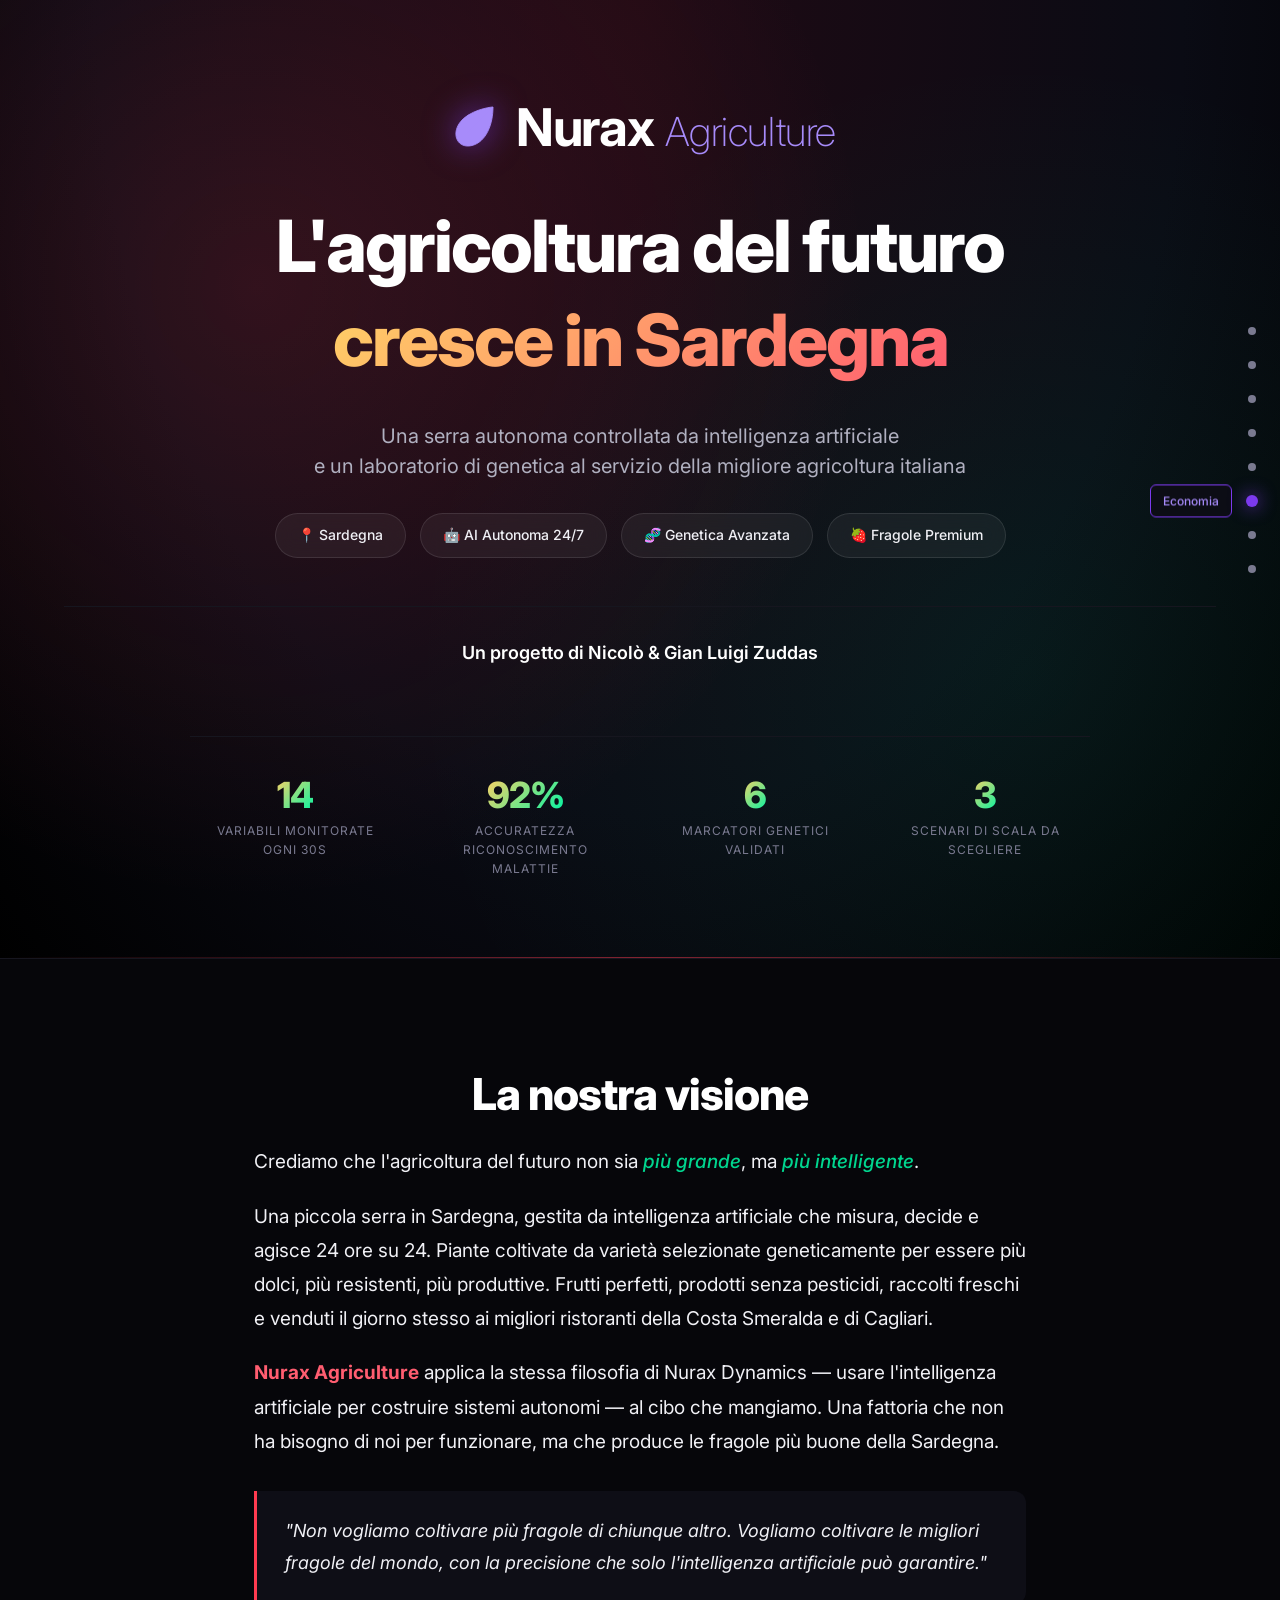
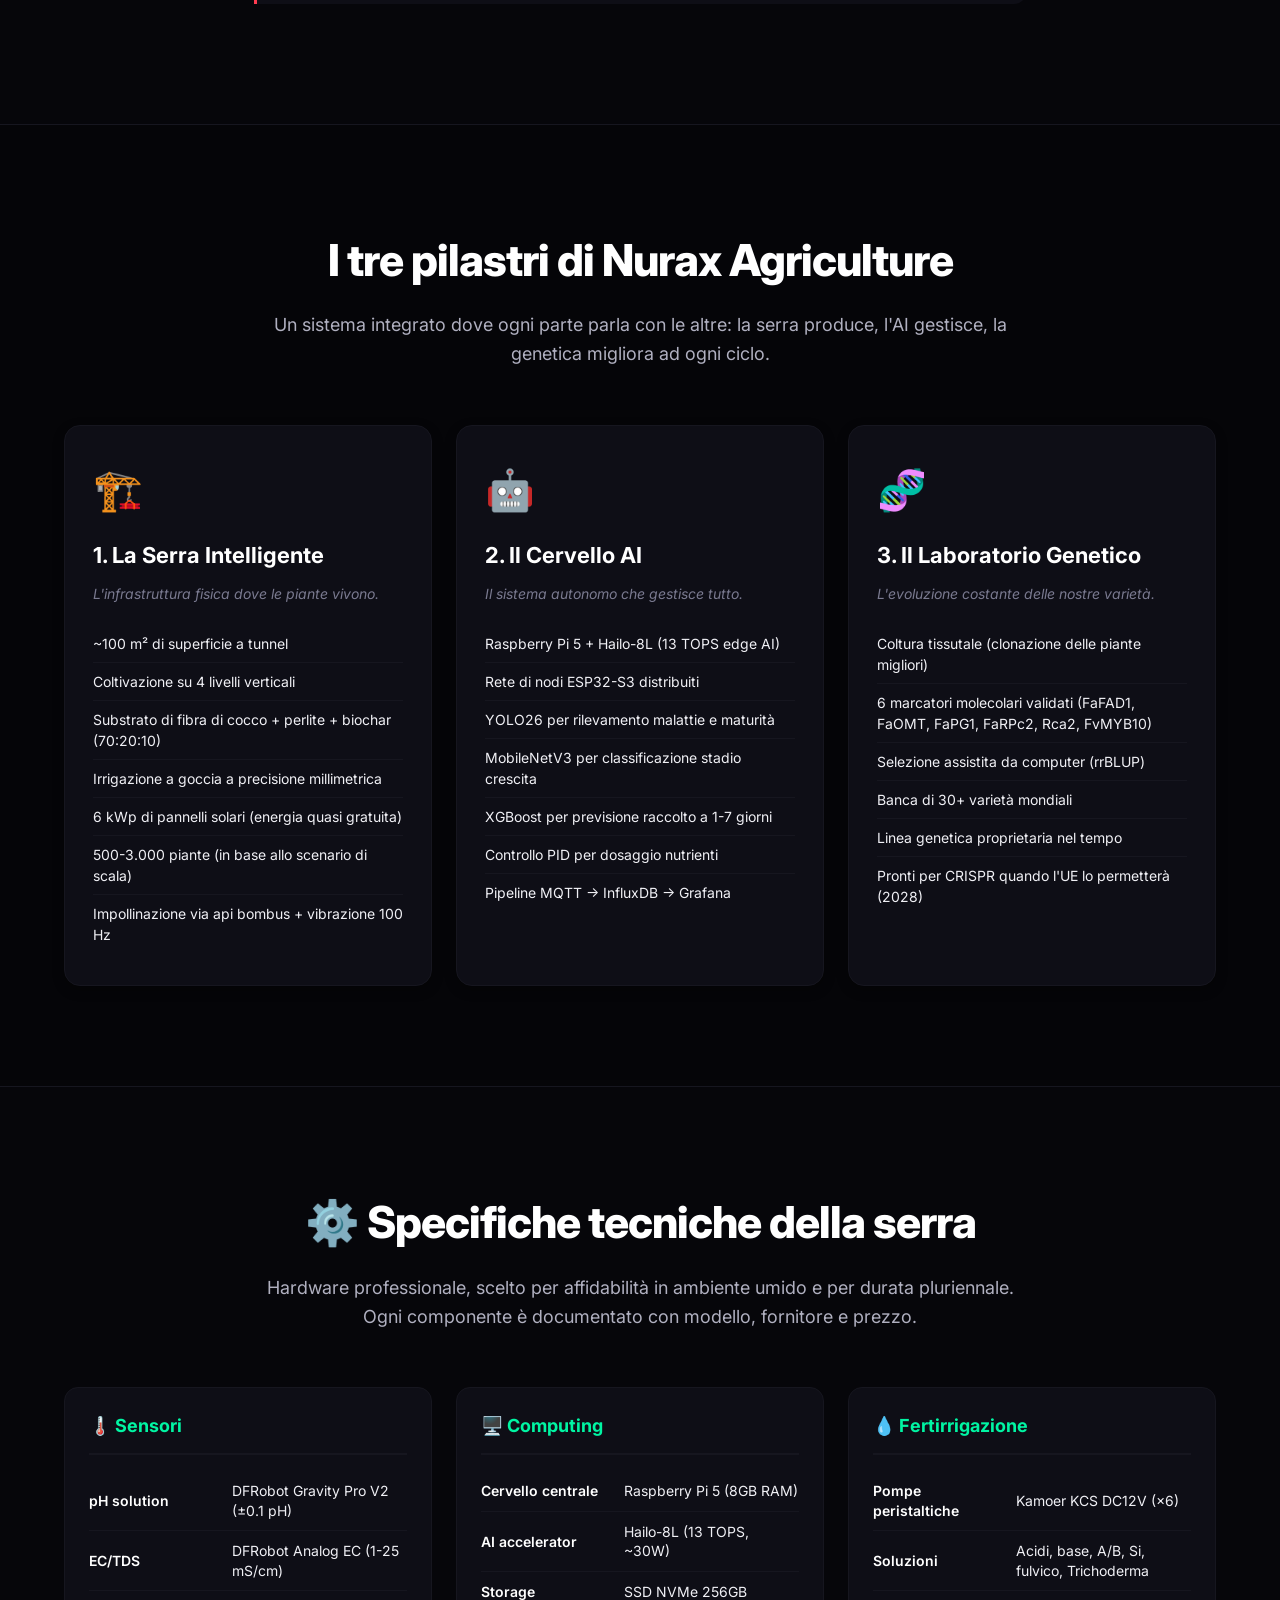
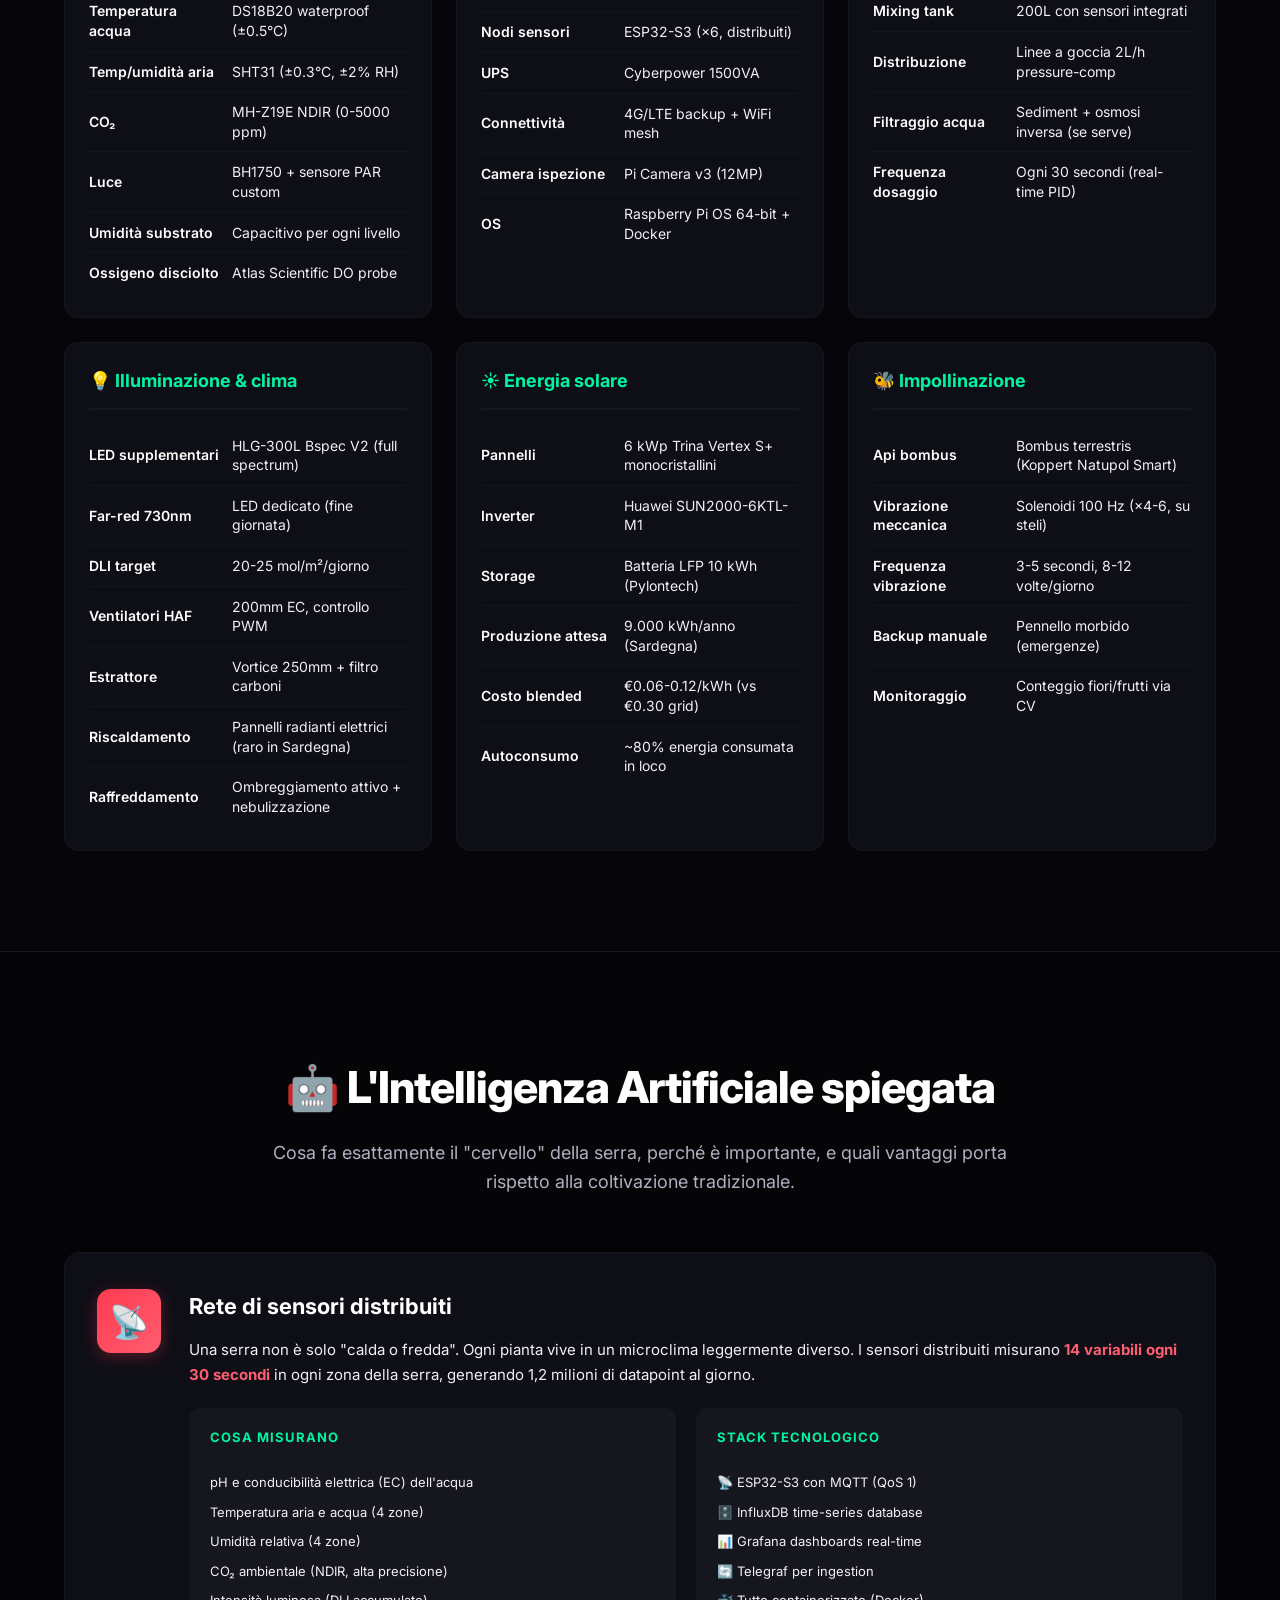
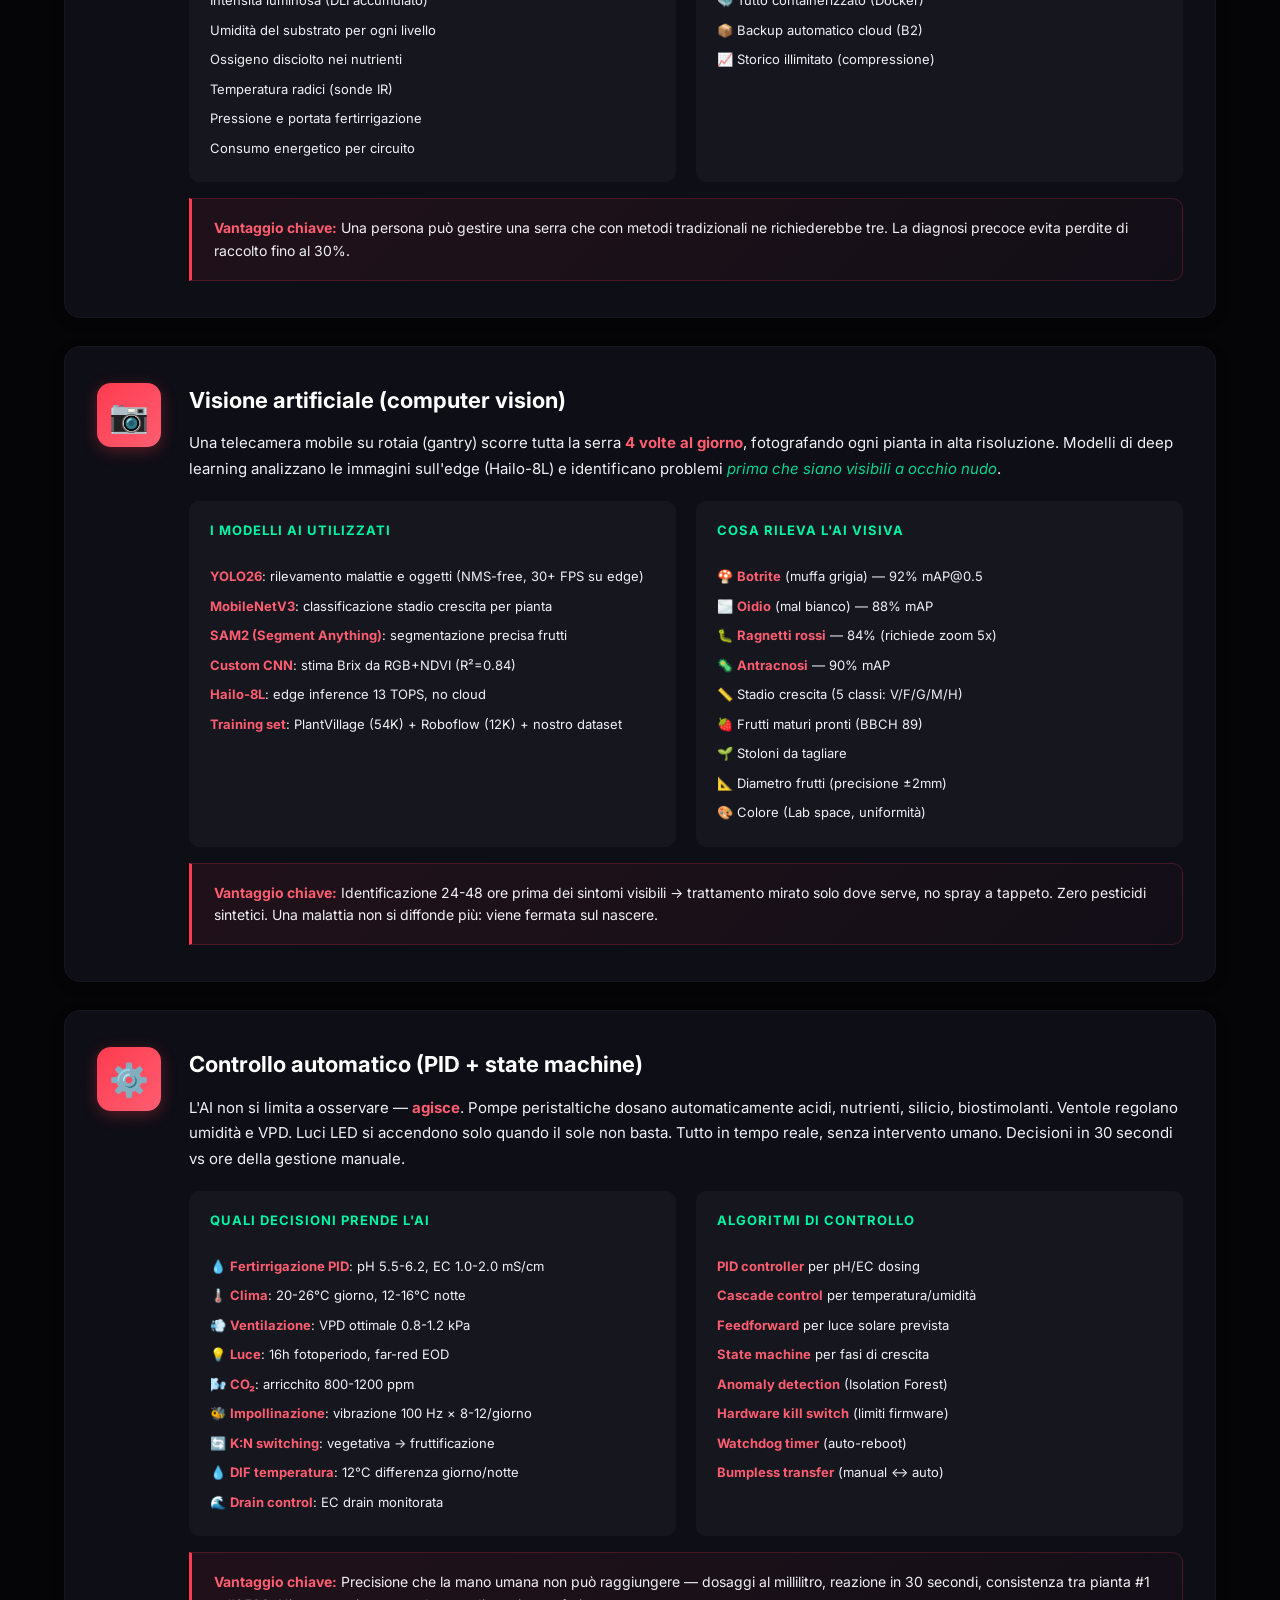
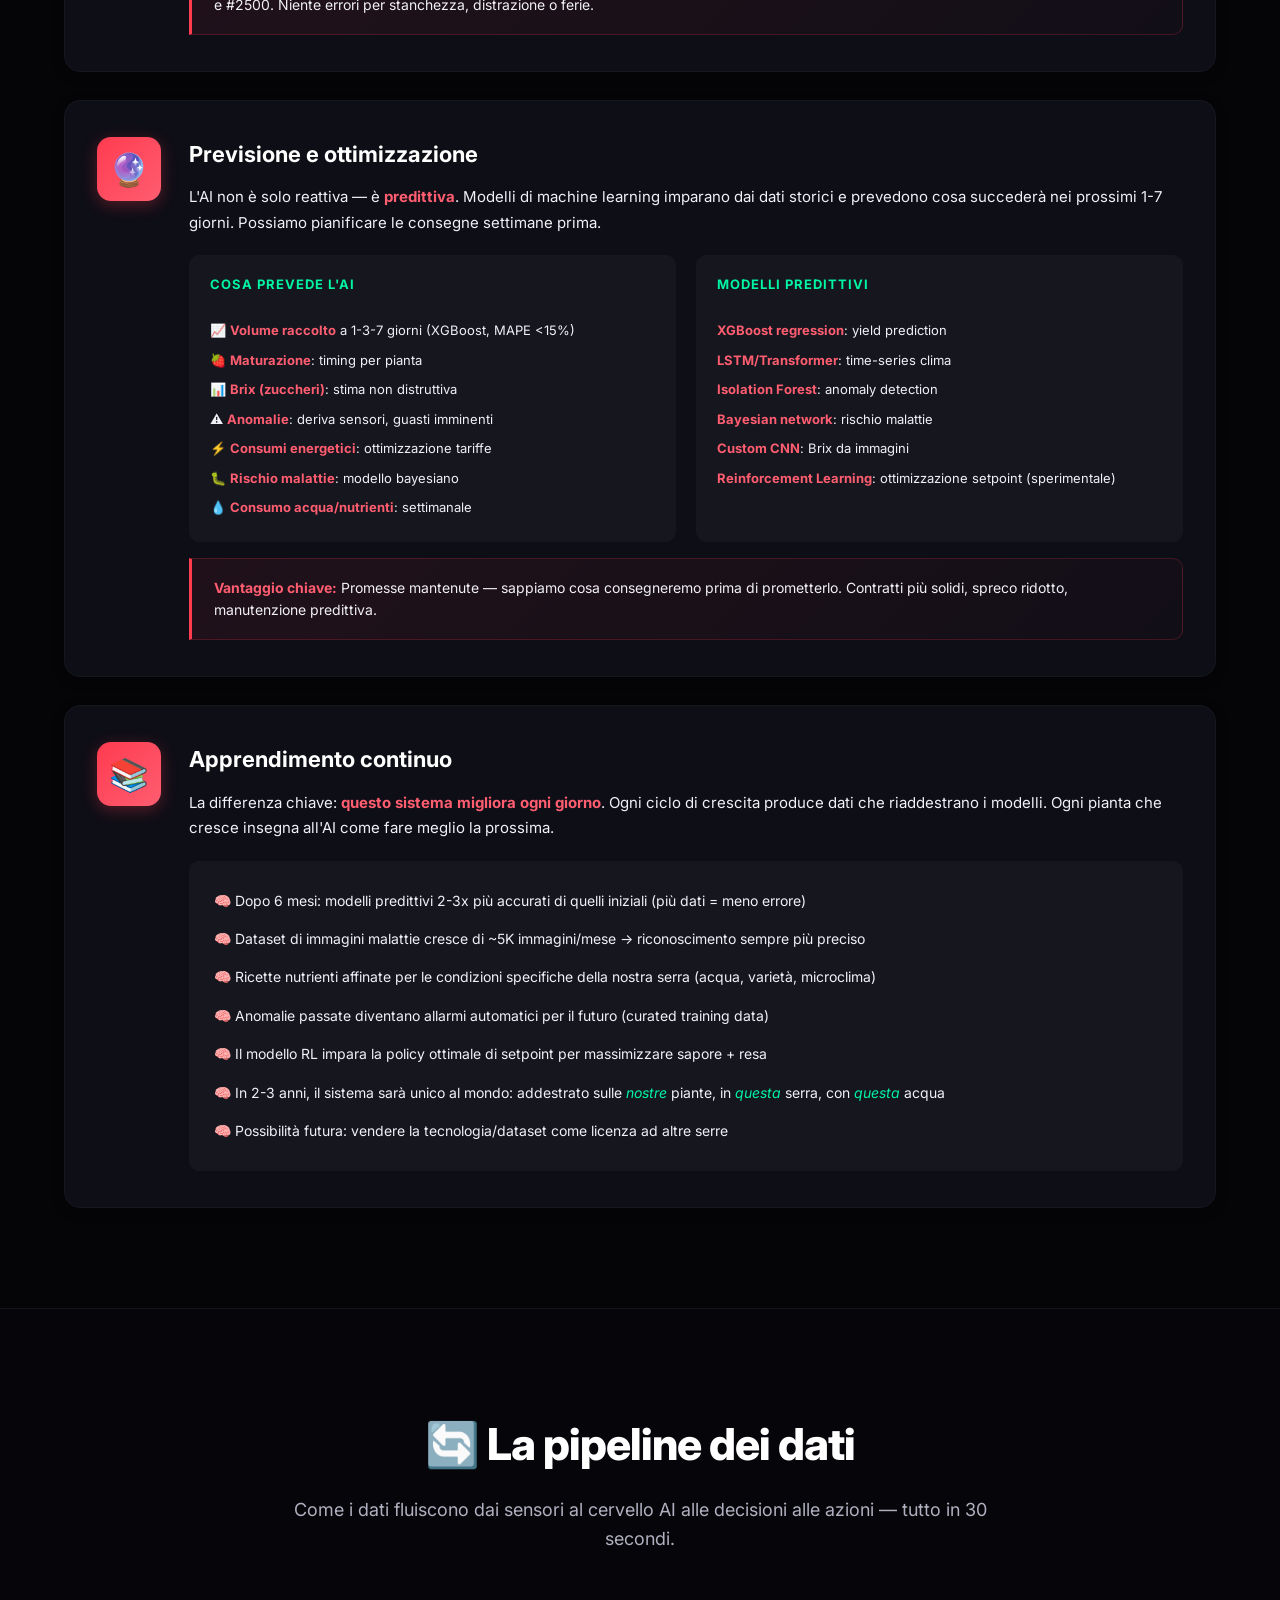
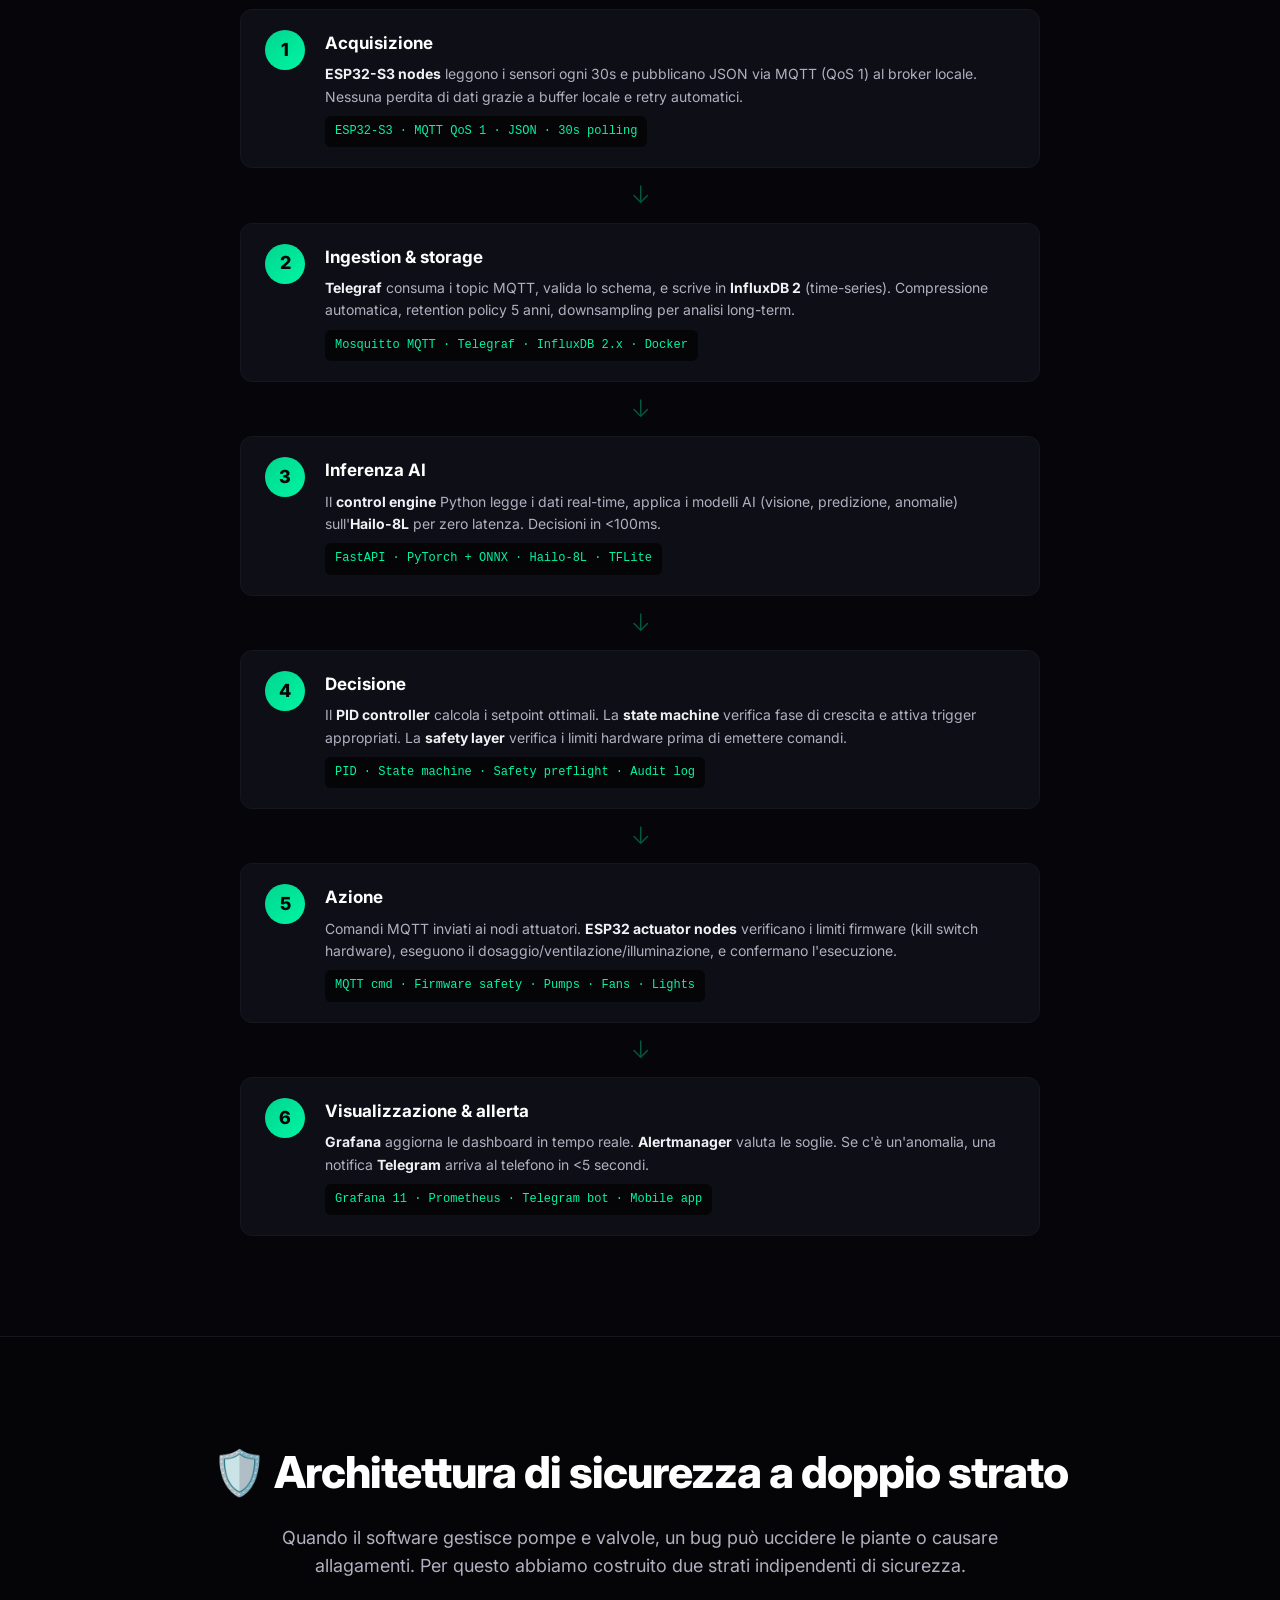
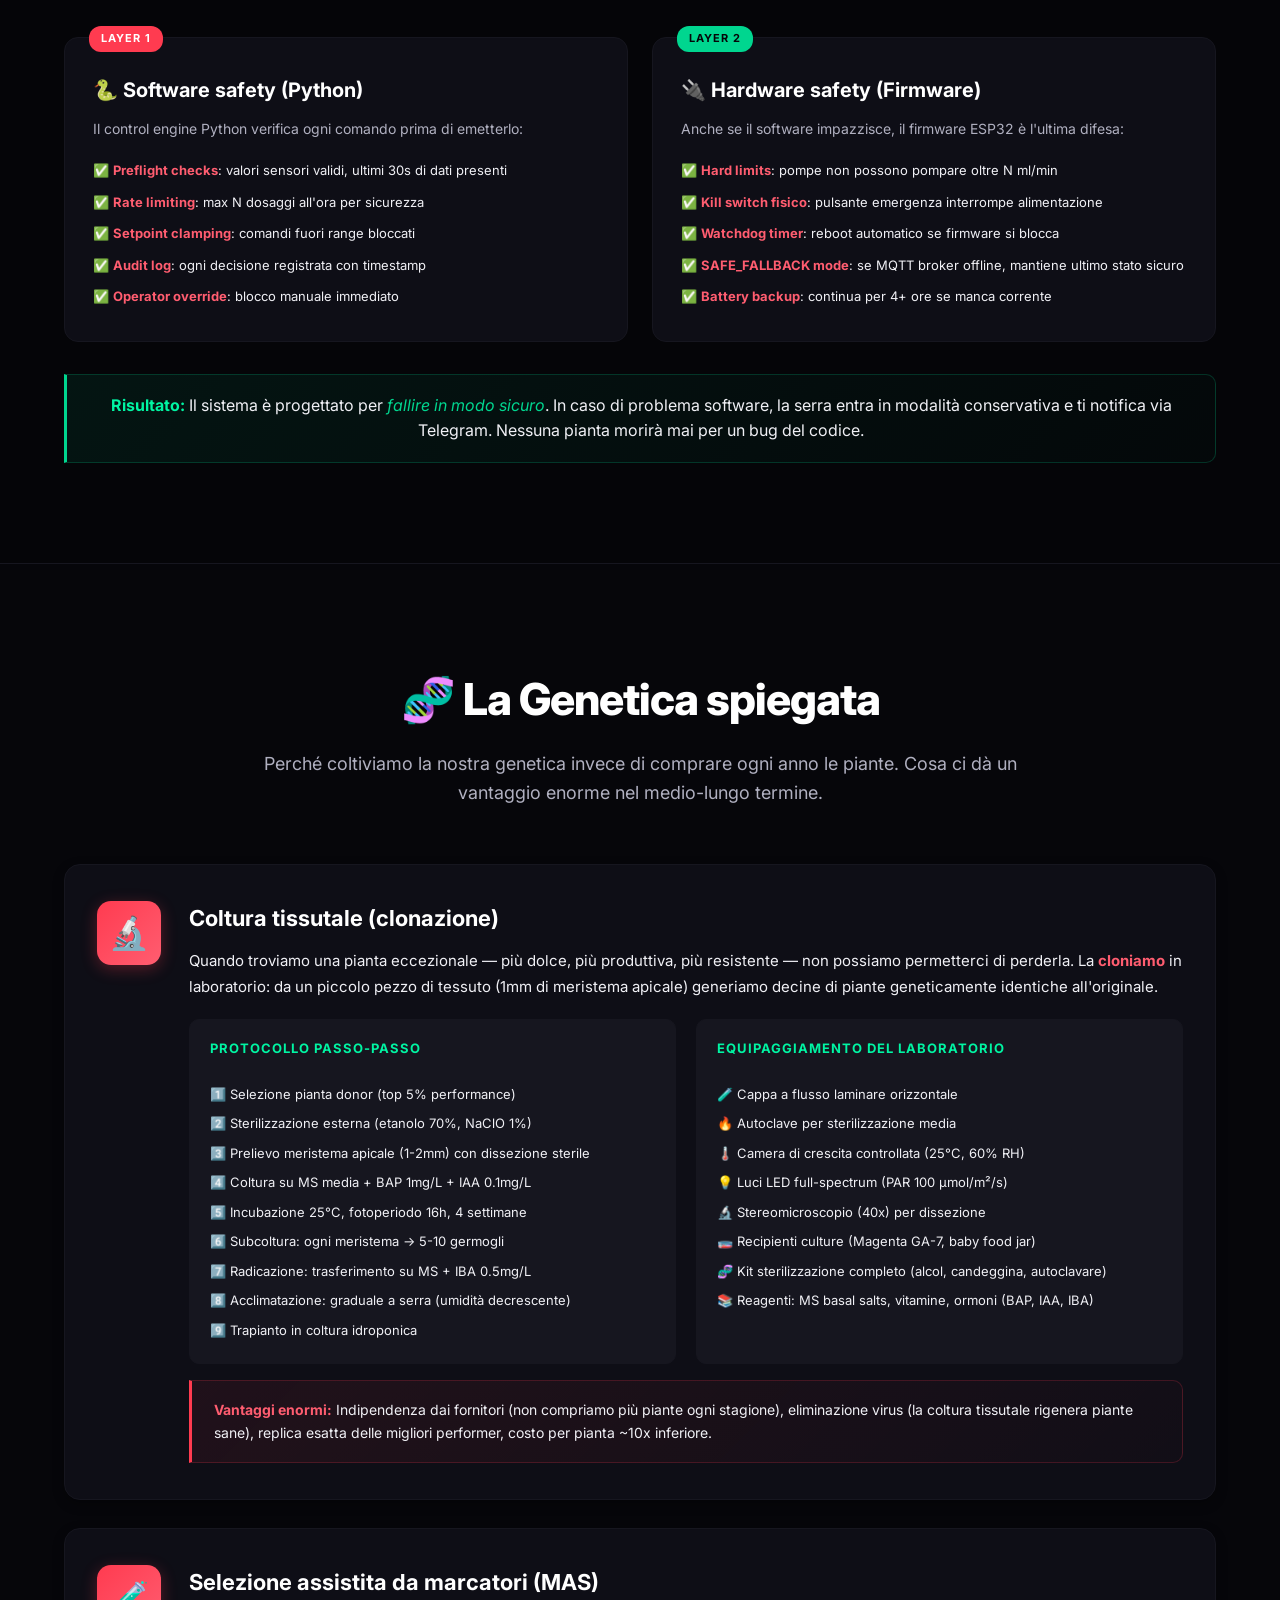
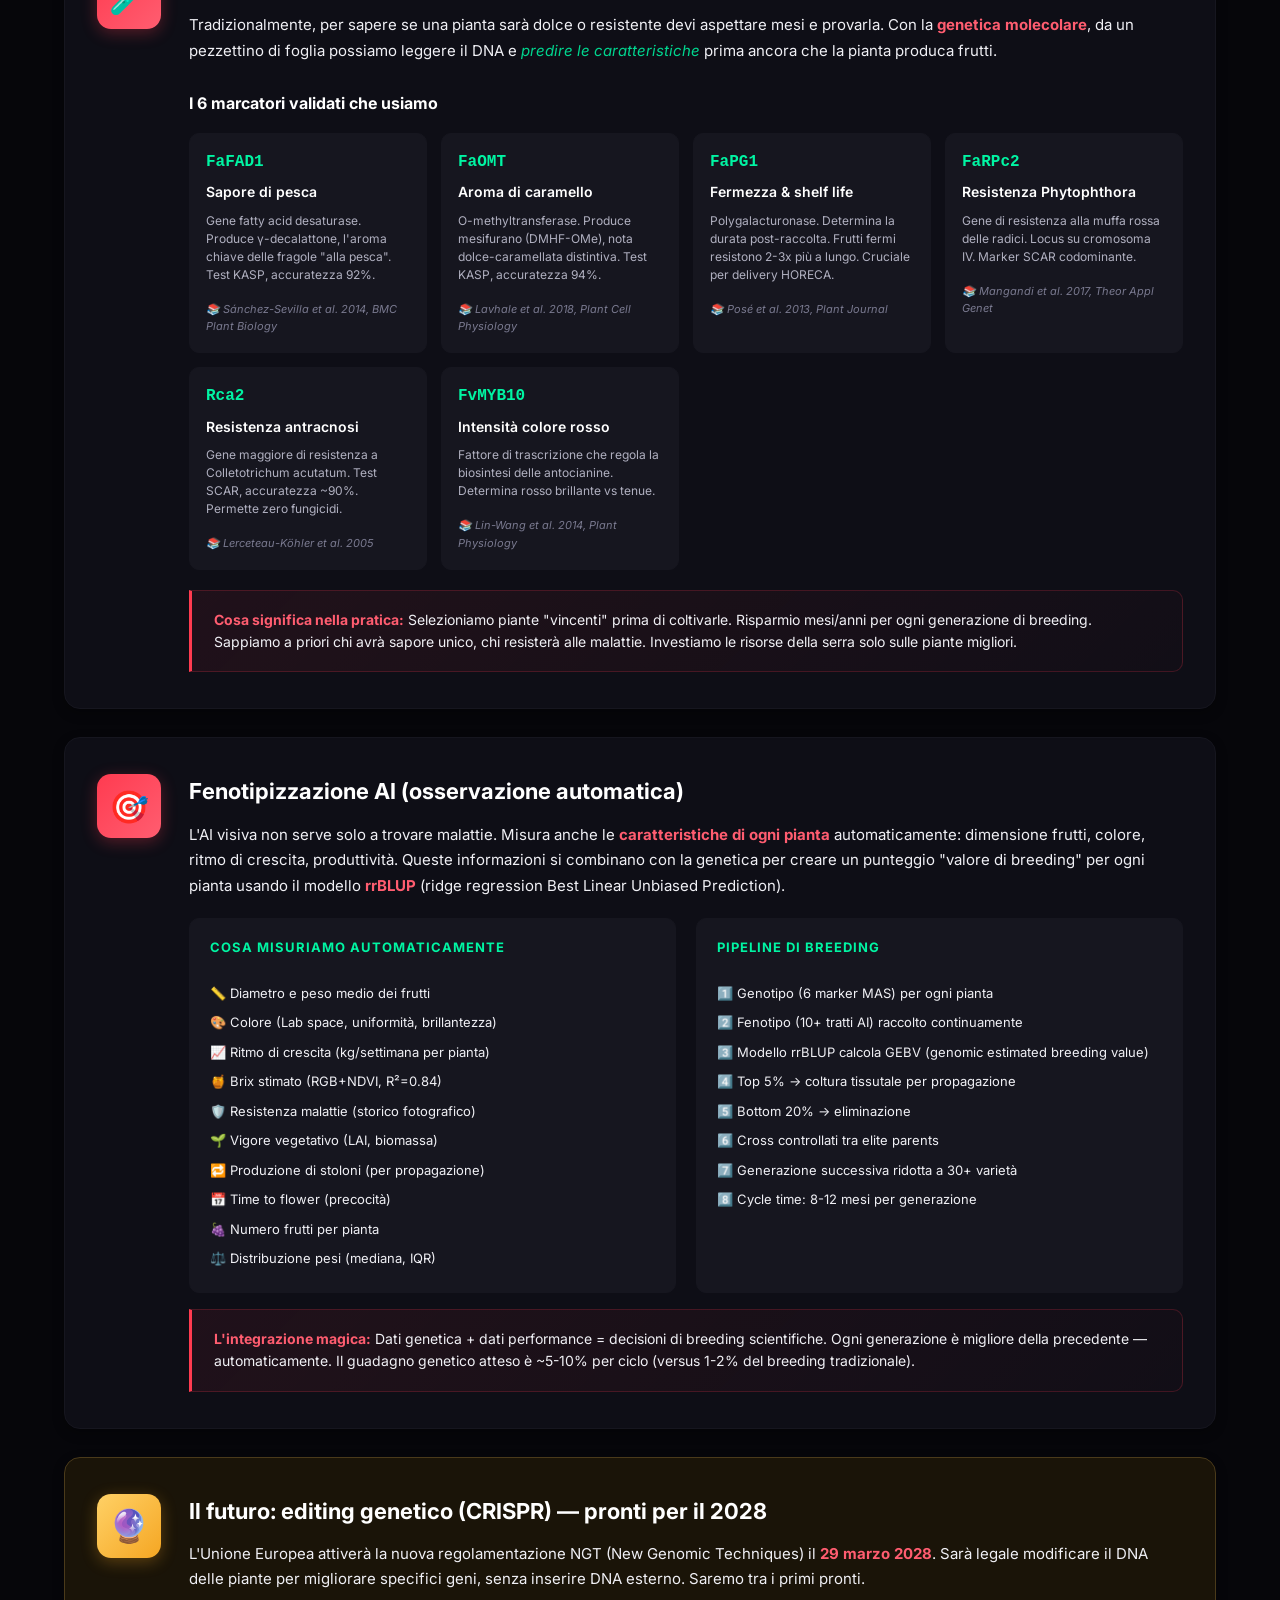
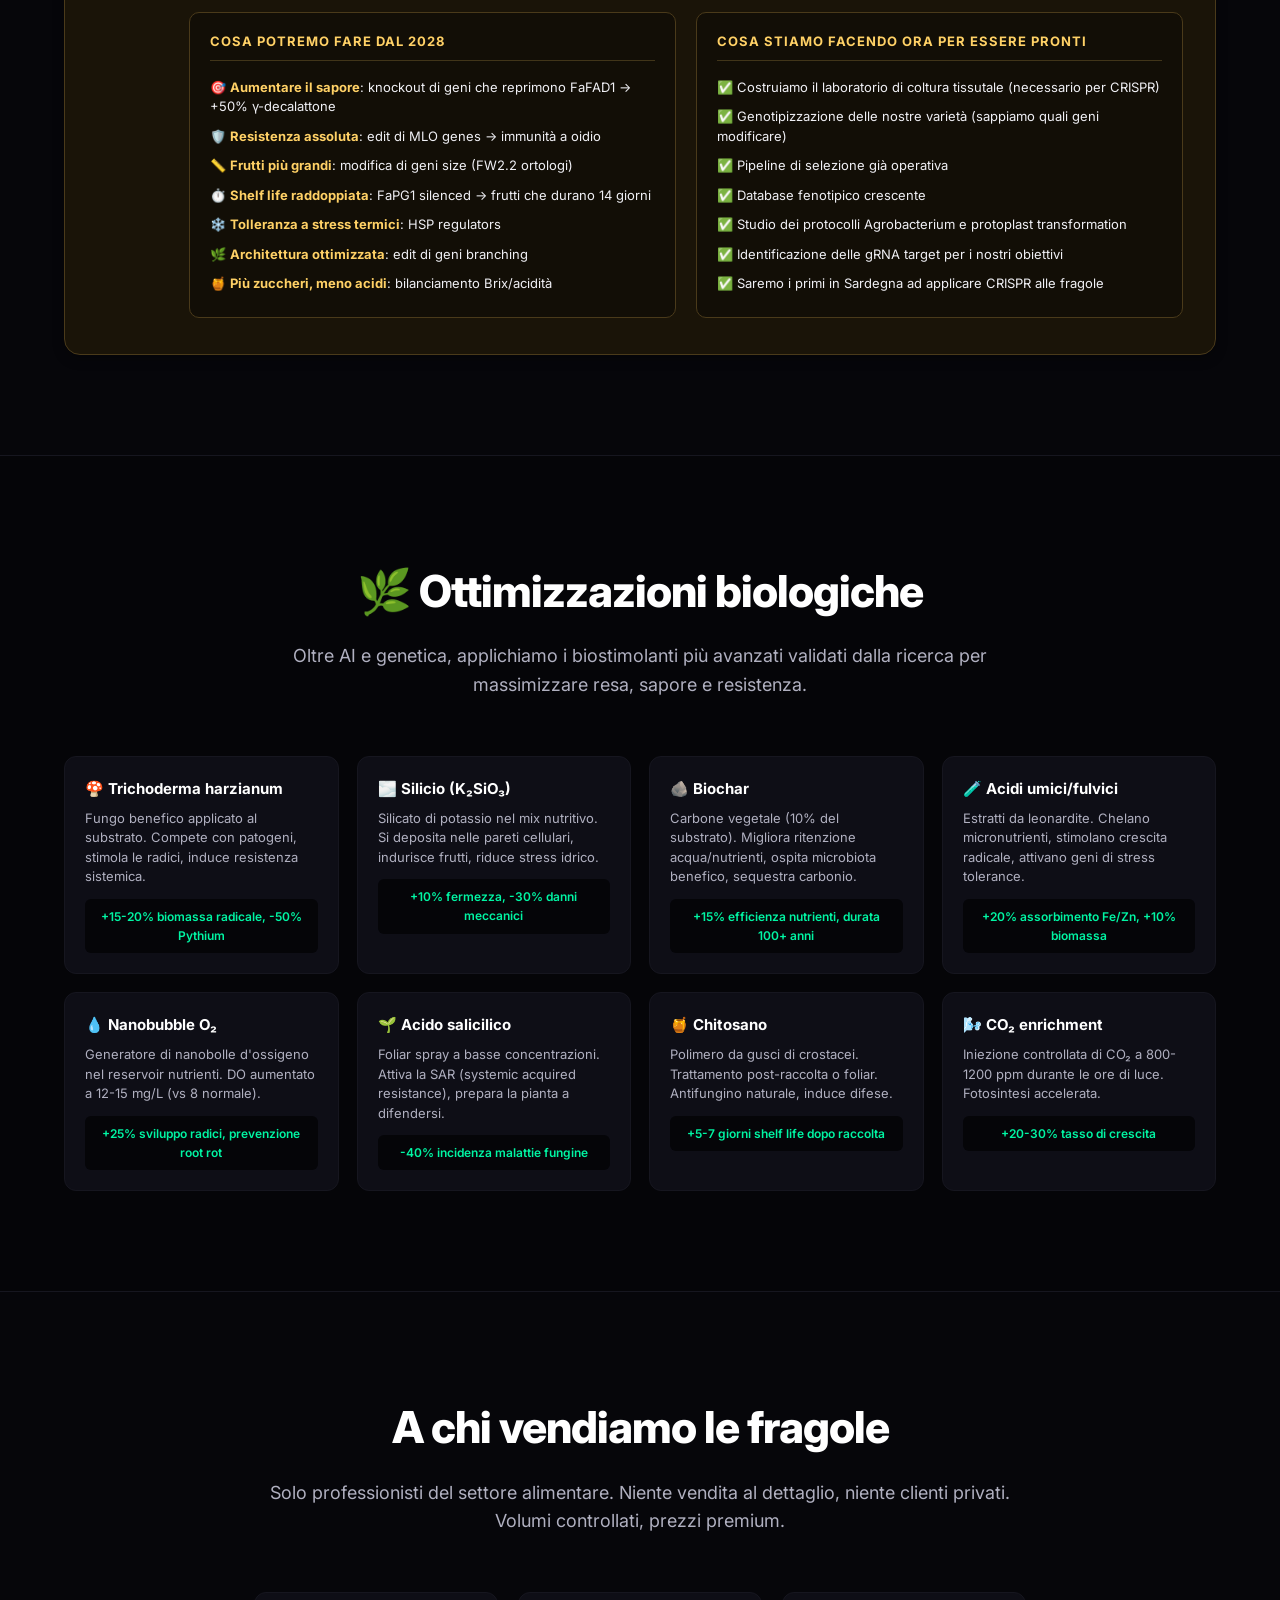
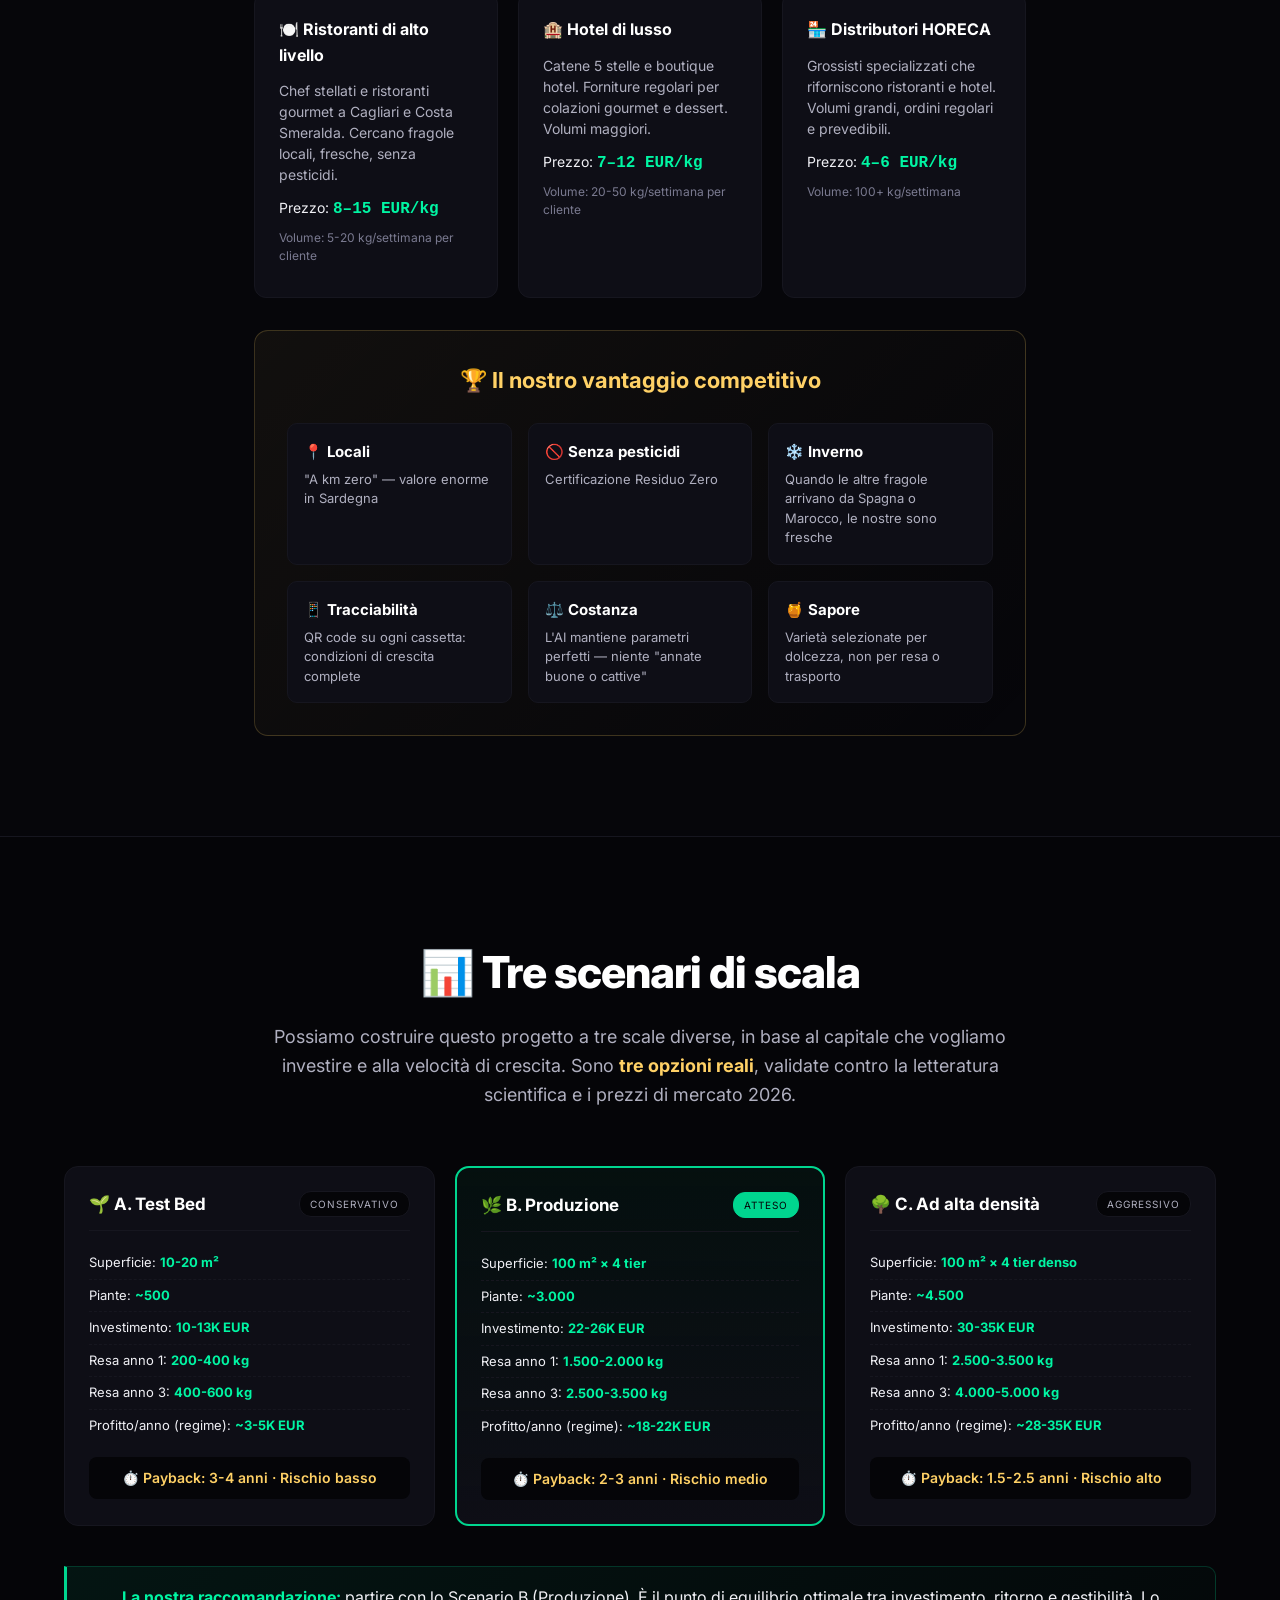
==== commit 9a4eba14: "feat: scroll progress bar + section indicator pill + side nav dots with section tracking" ====
--- a/index.html
+++ b/index.html
@@ -12,6 +12,27 @@
 </head>
 <body>
 
+<!-- SCROLL PROGRESS BAR -->
+<div class="scroll-progress" id="scrollProgress"></div>
+
+<!-- CURRENT SECTION INDICATOR -->
+<div class="section-indicator" id="sectionIndicator">
+    <span class="indicator-label">Sezione</span>
+    <span class="indicator-name" id="indicatorName">Hero</span>
+</div>
+
+<!-- SIDE NAV -->
+<nav class="side-nav" aria-label="Sezioni della pagina">
+    <a href="#vision" class="nav-dot" data-label="Visione"><span class="dot"></span></a>
+    <a href="#pilastri" class="nav-dot" data-label="Pilastri"><span class="dot"></span></a>
+    <a href="#ai" class="nav-dot" data-label="AI"><span class="dot"></span></a>
+    <a href="#genetica" class="nav-dot" data-label="Genetica"><span class="dot"></span></a>
+    <a href="#mercato" class="nav-dot" data-label="Mercato"><span class="dot"></span></a>
+    <a href="#economia" class="nav-dot" data-label="Economia"><span class="dot"></span></a>
+    <a href="#team" class="nav-dot" data-label="Team"><span class="dot"></span></a>
+    <a href="#futuro" class="nav-dot" data-label="Futuro"><span class="dot"></span></a>
+</nav>
+
 <!-- HERO -->
 <header class="hero">
     <div class="container">
@@ -25,7 +46,7 @@
             </div>
         </div>
 
-        <h1>Coltiviamo intelligenza<br><span class="accent">raccogliamo sapore</span></h1>
+        <h1>L'agricoltura del futuro<br><span class="accent">cresce in Sardegna</span></h1>
         <p class="subtitle">Una serra autonoma controllata da intelligenza artificiale<br>e un laboratorio di genetica al servizio della migliore agricoltura italiana</p>
         <div class="hero-meta">
             <span>📍 Sardegna</span>
@@ -46,7 +67,7 @@
 </header>
 
 <!-- VISION -->
-<section class="section">
+<section class="section" id="vision">
     <div class="container narrow">
         <h2 class="section-title">La nostra visione</h2>
         <div class="vision-text">
@@ -59,7 +80,7 @@
 </section>
 
 <!-- I PILASTRI -->
-<section class="section dark">
+<section class="section dark" id="pilastri">
     <div class="container">
         <h2 class="section-title">I tre pilastri di Nurax Agriculture</h2>
         <p class="section-lead">Un sistema integrato dove ogni parte parla con le altre: la serra produce, l'AI gestisce, la genetica migliora ad ogni ciclo.</p>
@@ -199,7 +220,7 @@
 </section>
 
 <!-- AI DEEP DIVE -->
-<section class="section dark">
+<section class="section dark" id="ai">
     <div class="container">
         <h2 class="section-title">🤖 L'Intelligenza Artificiale spiegata</h2>
         <p class="section-lead">Cosa fa esattamente il "cervello" della serra, perché è importante, e quali vantaggi porta rispetto alla coltivazione tradizionale.</p>
@@ -491,7 +512,7 @@
 </section>
 
 <!-- GENETICS DEEP DIVE -->
-<section class="section">
+<section class="section" id="genetica">
     <div class="container">
         <h2 class="section-title">🧬 La Genetica spiegata</h2>
         <p class="section-lead">Perché coltiviamo la nostra genetica invece di comprare ogni anno le piante. Cosa ci dà un vantaggio enorme nel medio-lungo termine.</p>
@@ -725,7 +746,7 @@
 </section>
 
 <!-- A CHI VENDIAMO -->
-<section class="section">
+<section class="section" id="mercato">
     <div class="container narrow">
         <h2 class="section-title">A chi vendiamo le fragole</h2>
         <p class="section-lead">Solo professionisti del settore alimentare. Niente vendita al dettaglio, niente clienti privati. Volumi controllati, prezzi premium.</p>
@@ -784,7 +805,7 @@
 </section>
 
 <!-- TRE SCENARI -->
-<section class="section dark">
+<section class="section dark" id="economia">
     <div class="container">
         <h2 class="section-title">📊 Tre scenari di scala</h2>
         <p class="section-lead">Possiamo costruire questo progetto a tre scale diverse, in base al capitale che vogliamo investire e alla velocità di crescita. Sono <strong>tre opzioni reali</strong>, validate contro la letteratura scientifica e i prezzi di mercato 2026.</p>
@@ -1231,7 +1252,7 @@
 </section>
 
 <!-- IL TEAM -->
-<section class="section">
+<section class="section" id="team">
     <div class="container">
         <h2 class="section-title">Il Team</h2>
         <p class="section-lead">Una collaborazione padre-figlio. Competenze diverse e complementari che si fondono in un progetto comune.</p>
@@ -1529,6 +1550,78 @@
     </div>
 </section>
 
+<!-- ROADMAP FUTURO -->
+<section class="section dark" id="futuro">
+    <div class="container">
+        <h2 class="section-title">🚀 Opportunità di crescita futura</h2>
+        <p class="section-lead">La serra di fragole è la fondazione. Su questa base, abbiamo identificato <strong>4 vie di espansione</strong> ricavabili senza investimenti aggiuntivi significativi, ognuna con potenziale di moltiplicare i ricavi.</p>
+
+        <div class="future-grid">
+            <div class="future-card phase-2">
+                <div class="future-phase">ANNO 2-3</div>
+                <h3>🍓 Varietà premium aggiuntive</h3>
+                <p>Aggiungere pineberry, fragoline di bosco, varietà heritage al mix produttivo. Stessa serra, stessi sistemi, ma <strong>+60-120% di ricavi per m²</strong>.</p>
+                <div class="future-impact">
+                    <span class="impact-label">Investimento extra</span>
+                    <span class="impact-value">~2-3K EUR (piante)</span>
+                </div>
+                <div class="future-impact">
+                    <span class="impact-label">Ricavi addizionali</span>
+                    <span class="impact-value highlight">+15-25K EUR/anno</span>
+                </div>
+            </div>
+
+            <div class="future-card phase-3">
+                <div class="future-phase">ANNO 3-4</div>
+                <h3>🧬 Vivaio di propagazione</h3>
+                <p>Espandere il laboratorio tissue culture per propagare varietà <strong>sarde di nicchia</strong> (mirto, fichi tradizionali, vitigni autoctoni) per altri agricoltori. Mercato dominato da Salvi/Battistini per le commodity, ma il segmento heritage è scoperto.</p>
+                <div class="future-impact">
+                    <span class="impact-label">Investimento extra</span>
+                    <span class="impact-value">~6-8K EUR + formazione padre</span>
+                </div>
+                <div class="future-impact">
+                    <span class="impact-label">Ricavi a regime (anno 4-5)</span>
+                    <span class="impact-value highlight">30-80K EUR/anno</span>
+                </div>
+            </div>
+
+            <div class="future-card phase-4">
+                <div class="future-phase">ANNO 4-5</div>
+                <h3>🤖 Consulenze tecniche</h3>
+                <p>Vendere expertise di setup AI/sensoristica ad altre serre. <strong>3.800+ aziende serricole solo in Sicilia</strong>, la maggior parte sotto 5 ha. Setup turnkey: 10-30K EUR a deployment.</p>
+                <div class="future-impact">
+                    <span class="impact-label">Investimento extra</span>
+                    <span class="impact-value">Solo tempo</span>
+                </div>
+                <div class="future-impact">
+                    <span class="impact-label">Ricavi potenziali</span>
+                    <span class="impact-value highlight">20-90K EUR/anno (1-3 progetti)</span>
+                </div>
+            </div>
+
+            <div class="future-card phase-5">
+                <div class="future-phase">ANNO 5+</div>
+                <h3>💻 Piattaforma SaaS</h3>
+                <p>Trasformare il sistema di controllo AI in prodotto vendibile come abbonamento ad altre serre. Mercato italiano ~5.000 produttori CEA. Modello: <strong>EUR 200-500/mese per cliente</strong>.</p>
+                <div class="future-impact">
+                    <span class="impact-label">Investimento extra</span>
+                    <span class="impact-value">~30-50K EUR (productizzazione)</span>
+                </div>
+                <div class="future-impact">
+                    <span class="impact-label">Ricavi target (anno 7+)</span>
+                    <span class="impact-value highlight">100-500K EUR ARR</span>
+                </div>
+            </div>
+        </div>
+
+        <div class="strategic-note">
+            <h3>📌 Approccio strategico</h3>
+            <p>Non lanciamo tutto subito — ogni opzione è <strong>condizionale al successo del passo precedente</strong>. Prima dimostriamo che la serra base funziona (anno 1-2). Poi espandiamo nelle direzioni che hanno il miglior ROI dato i dati raccolti.</p>
+            <p>La lezione delle <strong>14 vertical farm fallite nel 2023-2025</strong> (incluse Plenty con 940M$ investiti): ogni espansione deve essere finanziata dai profitti della fase precedente, non da promesse future.</p>
+        </div>
+    </div>
+</section>
+
 <!-- VISION FINALE -->
 <section class="section cta">
     <div class="container narrow">
@@ -1558,5 +1651,58 @@
     </div>
 </footer>
 
+<script>
+// Scroll progress bar
+const progressBar = document.getElementById('scrollProgress');
+window.addEventListener('scroll', () => {
+    const h = document.documentElement;
+    const scrolled = (h.scrollTop / (h.scrollHeight - h.clientHeight)) * 100;
+    progressBar.style.width = scrolled + '%';
+}, { passive: true });
+
+// Section indicator + side nav active state
+const sections = [
+    { id: 'vision', name: 'La nostra visione' },
+    { id: 'pilastri', name: 'I tre pilastri' },
+    { id: 'ai', name: 'Intelligenza Artificiale' },
+    { id: 'genetica', name: 'Genetica' },
+    { id: 'mercato', name: 'Mercato e clienti' },
+    { id: 'economia', name: 'Economia e investimento' },
+    { id: 'team', name: 'Il Team' },
+    { id: 'futuro', name: 'Opportunità future' }
+];
+
+const indicatorName = document.getElementById('indicatorName');
+const indicator = document.getElementById('sectionIndicator');
+const navDots = document.querySelectorAll('.nav-dot');
+
+const observer = new IntersectionObserver((entries) => {
+    entries.forEach(entry => {
+        if (entry.isIntersecting) {
+            const section = sections.find(s => s.id === entry.target.id);
+            if (section) {
+                indicatorName.textContent = section.name;
+                indicator.classList.add('visible');
+                navDots.forEach(dot => {
+                    dot.classList.toggle('active', dot.getAttribute('href') === '#' + section.id);
+                });
+            }
+        }
+    });
+}, { rootMargin: '-40% 0px -50% 0px', threshold: 0 });
+
+sections.forEach(s => {
+    const el = document.getElementById(s.id);
+    if (el) observer.observe(el);
+});
+
+// Hide indicator when at top (in hero)
+window.addEventListener('scroll', () => {
+    if (window.scrollY < 200) {
+        indicator.classList.remove('visible');
+    }
+}, { passive: true });
+</script>
+
 </body>
 </html>
--- a/style.css
+++ b/style.css
@@ -33,6 +33,138 @@
 }
 
 html { scroll-behavior: smooth; }
+
+/* ===== SCROLL PROGRESS BAR ===== */
+.scroll-progress {
+    position: fixed;
+    top: 0;
+    left: 0;
+    height: 3px;
+    width: 0;
+    background: linear-gradient(90deg, var(--nurax-purple) 0%, var(--accent) 100%);
+    z-index: 1000;
+    transition: width 0.1s ease-out;
+    box-shadow: 0 0 12px rgba(124, 58, 237, 0.6);
+}
+
+/* ===== SECTION INDICATOR (top center pill) ===== */
+.section-indicator {
+    position: fixed;
+    top: 16px;
+    left: 50%;
+    transform: translateX(-50%) translateY(-100px);
+    background: rgba(14, 14, 22, 0.92);
+    backdrop-filter: blur(20px);
+    -webkit-backdrop-filter: blur(20px);
+    border: 1px solid var(--border);
+    border-radius: 30px;
+    padding: 8px 20px;
+    display: flex;
+    align-items: center;
+    gap: 12px;
+    font-family: 'Inter', sans-serif;
+    font-size: 13px;
+    z-index: 999;
+    transition: transform 0.4s cubic-bezier(0.4, 0, 0.2, 1);
+    pointer-events: none;
+    box-shadow: 0 8px 24px rgba(0,0,0,0.4);
+}
+
+.section-indicator.visible {
+    transform: translateX(-50%) translateY(0);
+}
+
+.indicator-label {
+    color: var(--text-dim);
+    font-weight: 500;
+    text-transform: uppercase;
+    letter-spacing: 1.5px;
+    font-size: 10px;
+}
+
+.indicator-name {
+    color: white;
+    font-weight: 600;
+}
+
+/* ===== SIDE NAV (vertical dots, desktop only) ===== */
+.side-nav {
+    position: fixed;
+    right: 24px;
+    top: 50%;
+    transform: translateY(-50%);
+    display: flex;
+    flex-direction: column;
+    gap: 14px;
+    z-index: 998;
+}
+
+.nav-dot {
+    display: flex;
+    align-items: center;
+    justify-content: flex-end;
+    text-decoration: none;
+    position: relative;
+    padding: 6px 0;
+    cursor: pointer;
+}
+
+.nav-dot .dot {
+    width: 8px;
+    height: 8px;
+    border-radius: 50%;
+    background: var(--text-dim);
+    transition: all 0.3s ease;
+    border: 1px solid transparent;
+}
+
+.nav-dot:hover .dot {
+    background: var(--nurax-purple-light);
+    transform: scale(1.3);
+}
+
+.nav-dot.active .dot {
+    background: var(--nurax-purple);
+    transform: scale(1.5);
+    box-shadow: 0 0 12px var(--nurax-purple);
+}
+
+.nav-dot::before {
+    content: attr(data-label);
+    position: absolute;
+    right: 24px;
+    top: 50%;
+    transform: translateY(-50%) translateX(8px);
+    background: rgba(14, 14, 22, 0.92);
+    backdrop-filter: blur(10px);
+    color: white;
+    font-family: 'Inter', sans-serif;
+    font-size: 12px;
+    font-weight: 500;
+    padding: 6px 12px;
+    border-radius: 6px;
+    border: 1px solid var(--border);
+    white-space: nowrap;
+    opacity: 0;
+    transition: all 0.2s ease;
+    pointer-events: none;
+}
+
+.nav-dot:hover::before,
+.nav-dot.active::before {
+    opacity: 1;
+    transform: translateY(-50%) translateX(0);
+}
+
+.nav-dot.active::before {
+    color: var(--nurax-purple-light);
+    border-color: var(--nurax-purple);
+}
+
+@media (max-width: 900px) {
+    .side-nav { display: none; }
+    .section-indicator { font-size: 12px; padding: 6px 16px; }
+}
 
 body {
     font-family: 'Inter', -apple-system, "Segoe UI", "Helvetica Neue", Arial, sans-serif;
@@ -1889,6 +2021,113 @@
     font-weight: 600;
 }
 
+/* ===== FUTURE OPPORTUNITIES ===== */
+.future-grid {
+    display: grid;
+    grid-template-columns: repeat(auto-fit, minmax(300px, 1fr));
+    gap: 20px;
+    margin-bottom: 32px;
+}
+
+.future-card {
+    background: var(--bg-card);
+    border: 1px solid var(--border);
+    border-radius: 14px;
+    padding: 28px;
+    position: relative;
+    transition: transform 0.2s;
+}
+
+.future-card:hover { transform: translateY(-2px); }
+
+.future-card.phase-2 { border-left: 4px solid var(--accent); }
+.future-card.phase-3 { border-left: 4px solid var(--gold); }
+.future-card.phase-4 { border-left: 4px solid var(--primary); }
+.future-card.phase-5 { border-left: 4px solid var(--nurax-purple); }
+
+.future-phase {
+    display: inline-block;
+    background: var(--bg-dark);
+    color: var(--text-soft);
+    font-size: 11px;
+    font-weight: 700;
+    padding: 4px 10px;
+    border-radius: 12px;
+    letter-spacing: 1.5px;
+    margin-bottom: 14px;
+    border: 1px solid var(--border);
+}
+
+.future-card h3 {
+    font-size: 19px;
+    color: white;
+    font-weight: 700;
+    margin-bottom: 12px;
+}
+
+.future-card p {
+    font-size: 14px;
+    color: var(--text-soft);
+    line-height: 1.6;
+    margin-bottom: 16px;
+}
+
+.future-card p strong { color: var(--accent-glow); }
+
+.future-impact {
+    display: flex;
+    justify-content: space-between;
+    align-items: center;
+    padding: 8px 0;
+    border-bottom: 1px dashed var(--border);
+    font-size: 13px;
+}
+
+.future-impact:last-child { border-bottom: none; }
+
+.impact-label {
+    color: var(--text-dim);
+    text-transform: uppercase;
+    letter-spacing: 0.5px;
+    font-size: 11px;
+    font-weight: 600;
+}
+
+.impact-value {
+    font-family: 'Courier New', monospace;
+    color: var(--text);
+    font-weight: 600;
+}
+
+.impact-value.highlight {
+    color: var(--accent-glow);
+    font-weight: 700;
+}
+
+.strategic-note {
+    background: linear-gradient(135deg, rgba(124,58,237,0.08) 0%, var(--bg-card) 100%);
+    border: 1px solid var(--nurax-purple);
+    border-radius: 14px;
+    padding: 28px;
+    margin-top: 24px;
+}
+
+.strategic-note h3 {
+    font-size: 18px;
+    color: white;
+    margin-bottom: 16px;
+    font-weight: 700;
+}
+
+.strategic-note p {
+    font-size: 14px;
+    color: var(--text);
+    line-height: 1.7;
+    margin-bottom: 12px;
+}
+
+.strategic-note p strong { color: var(--gold); }
+
 /* ===== FOOTER ===== */
 footer {
     background: #000;
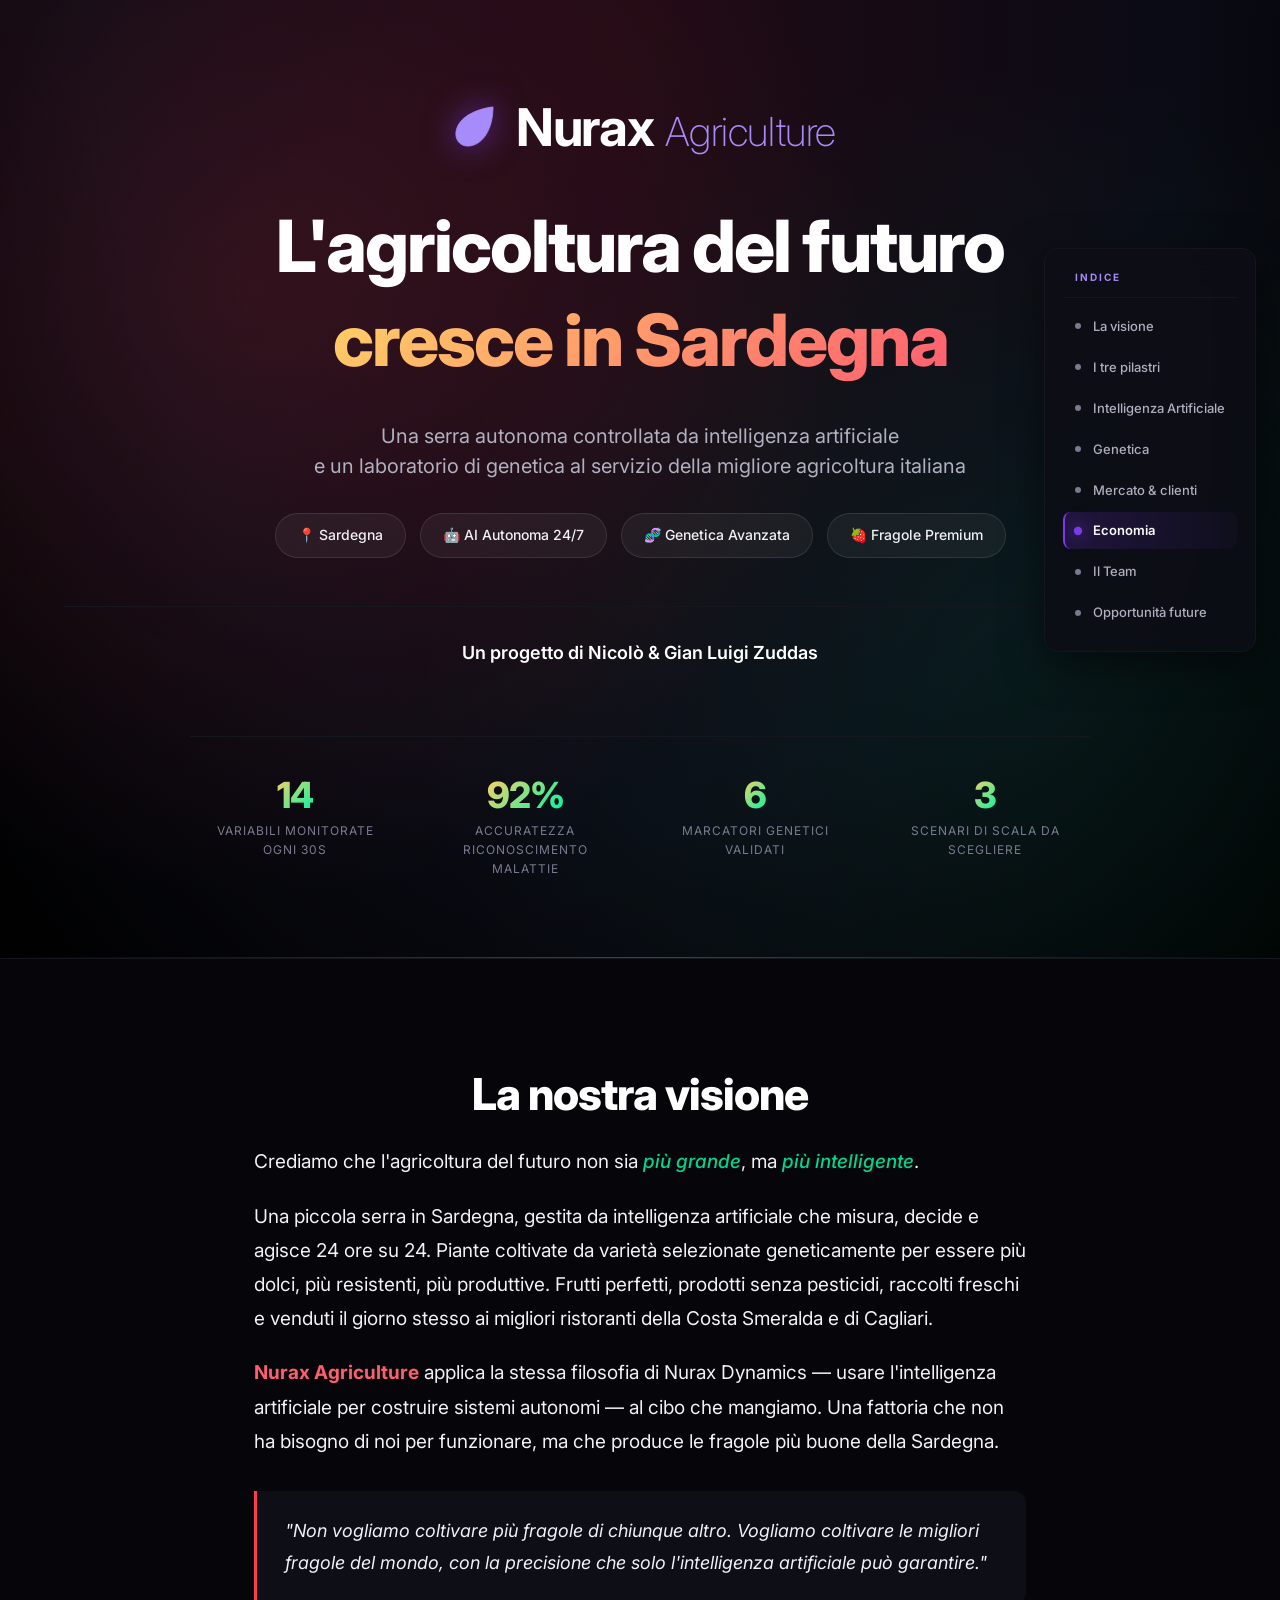
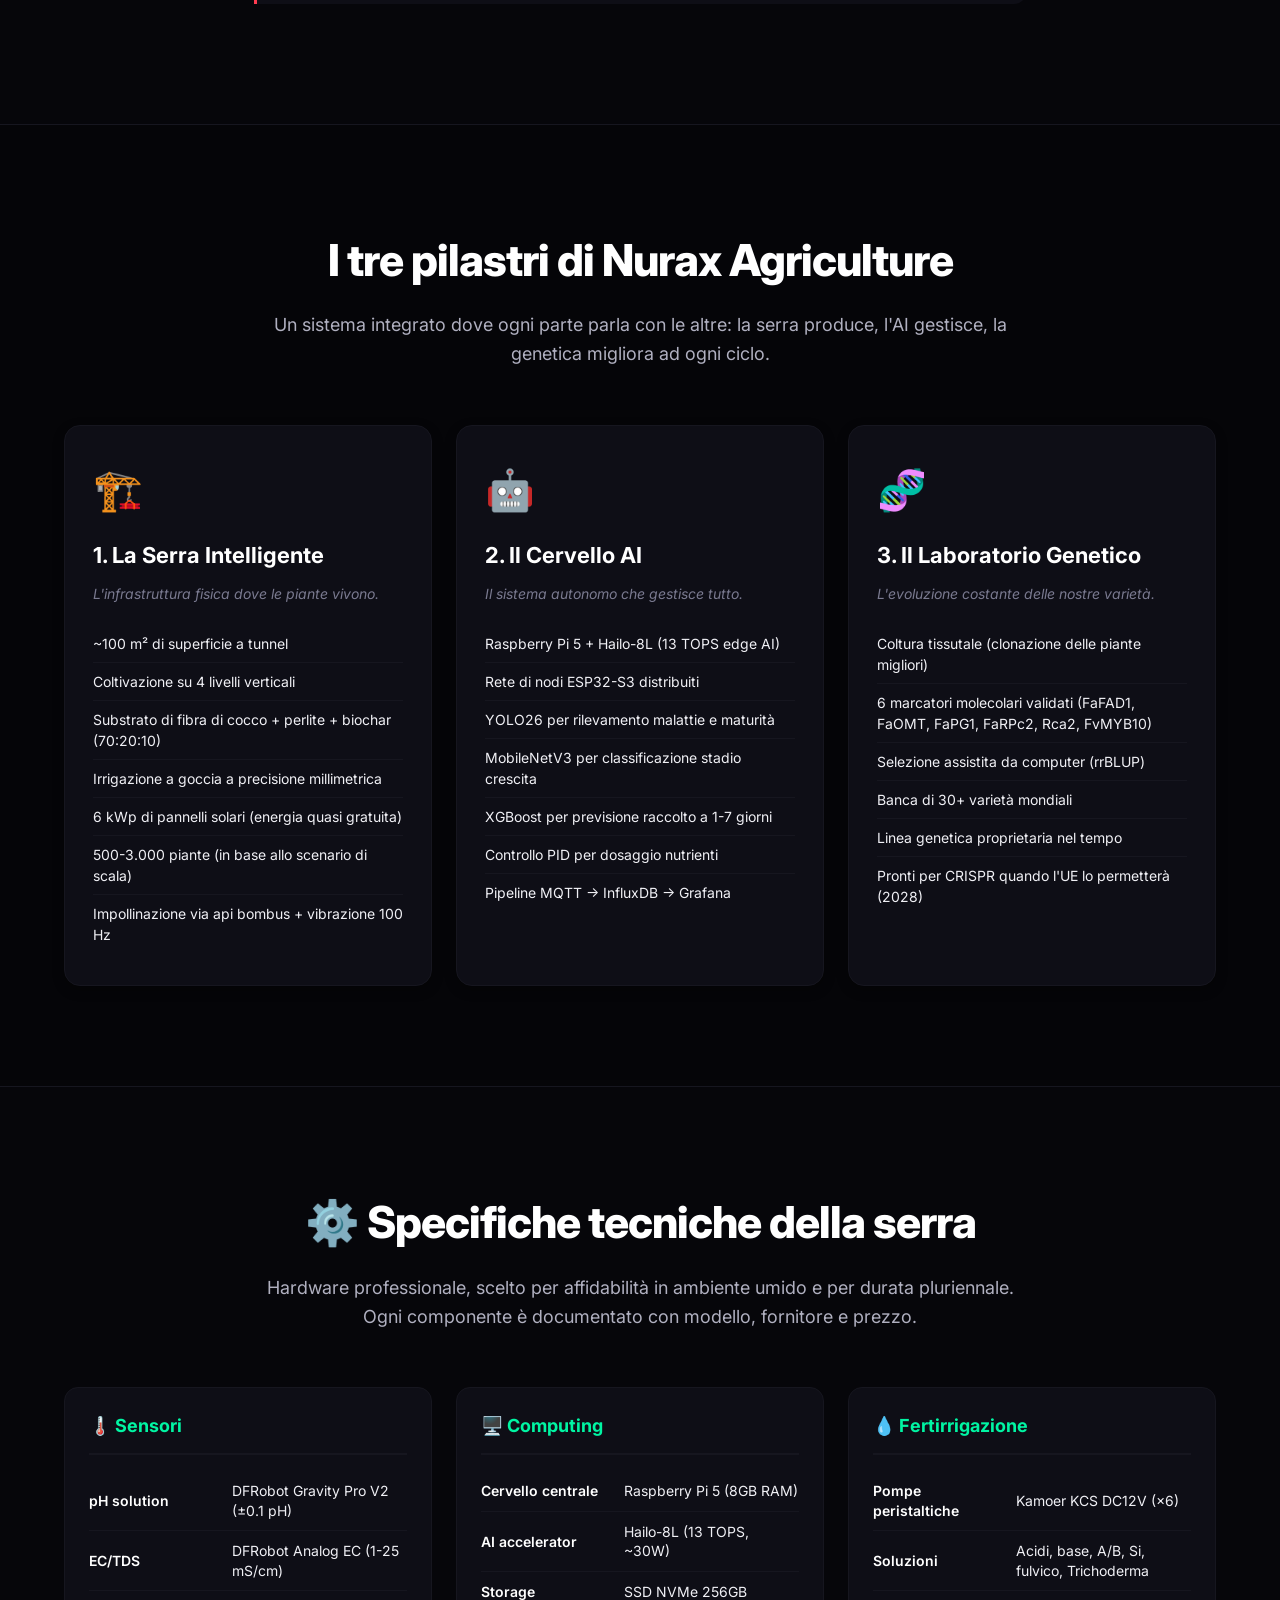
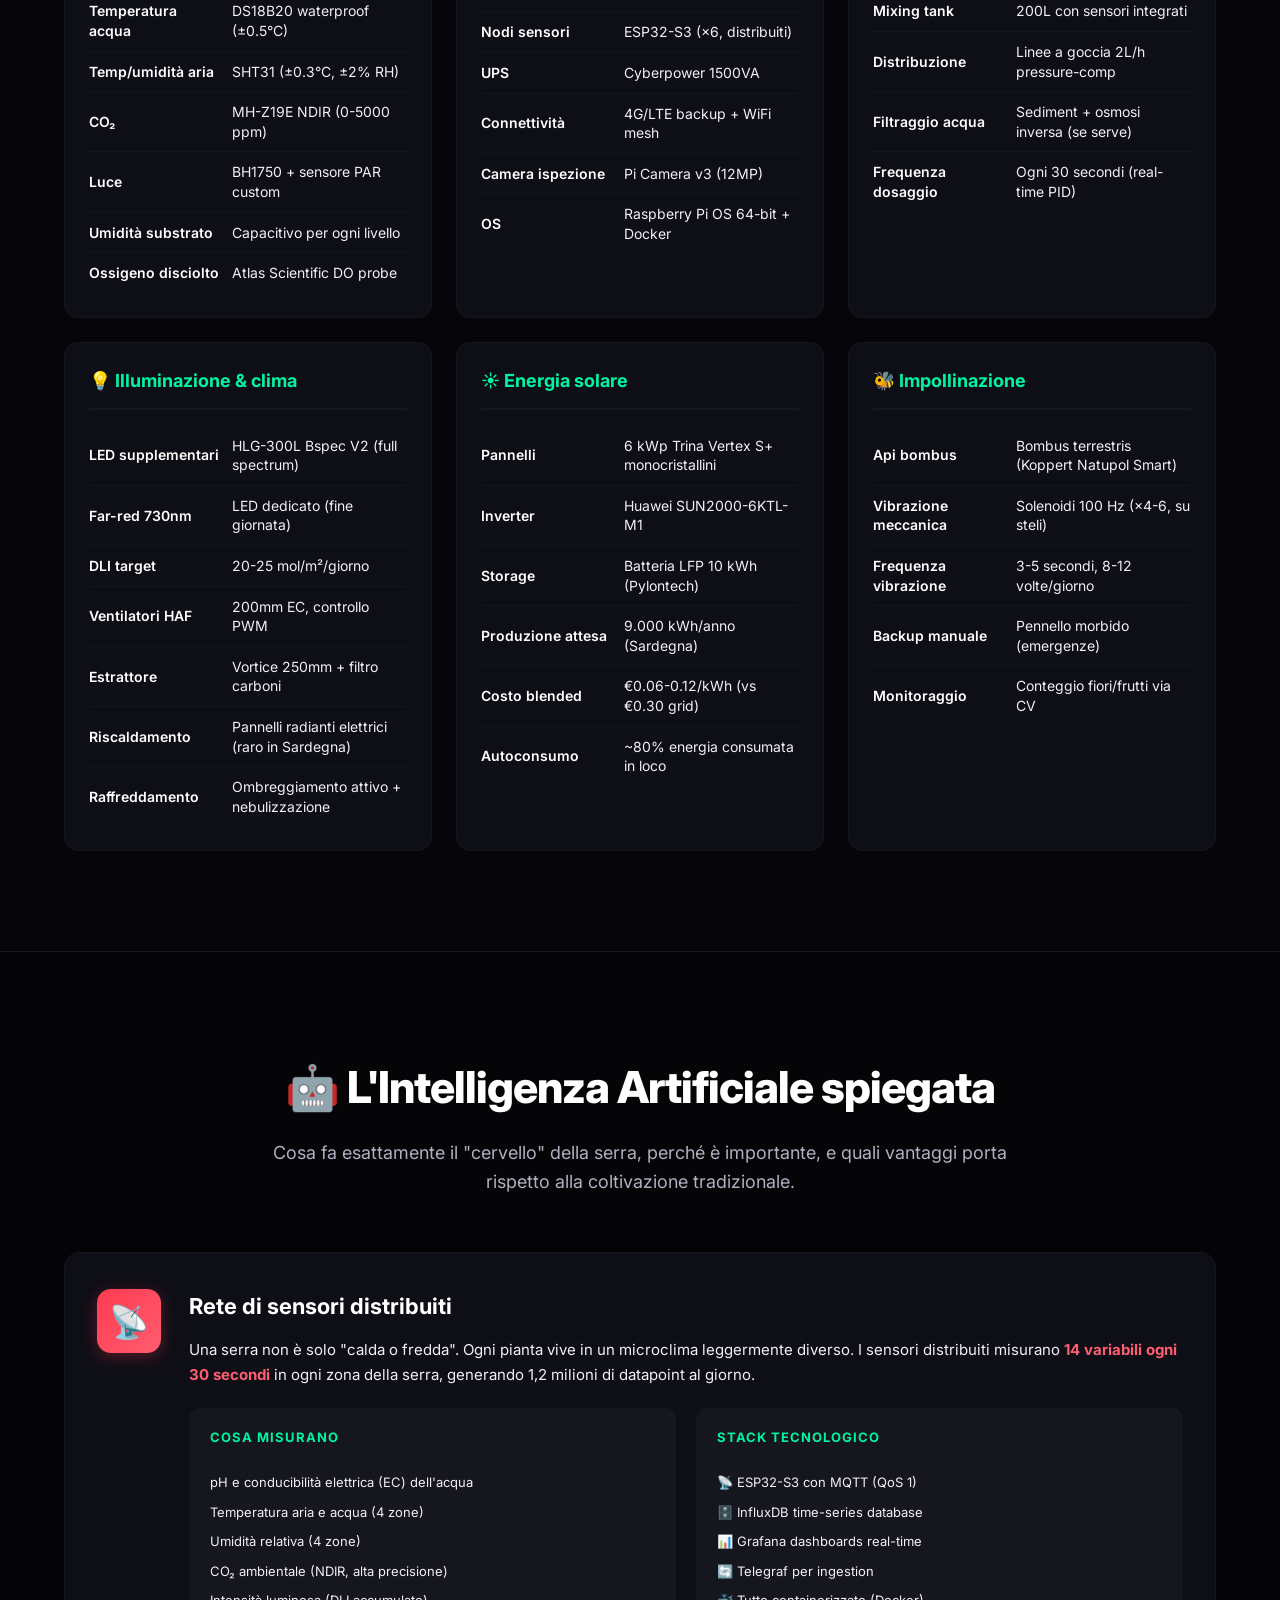
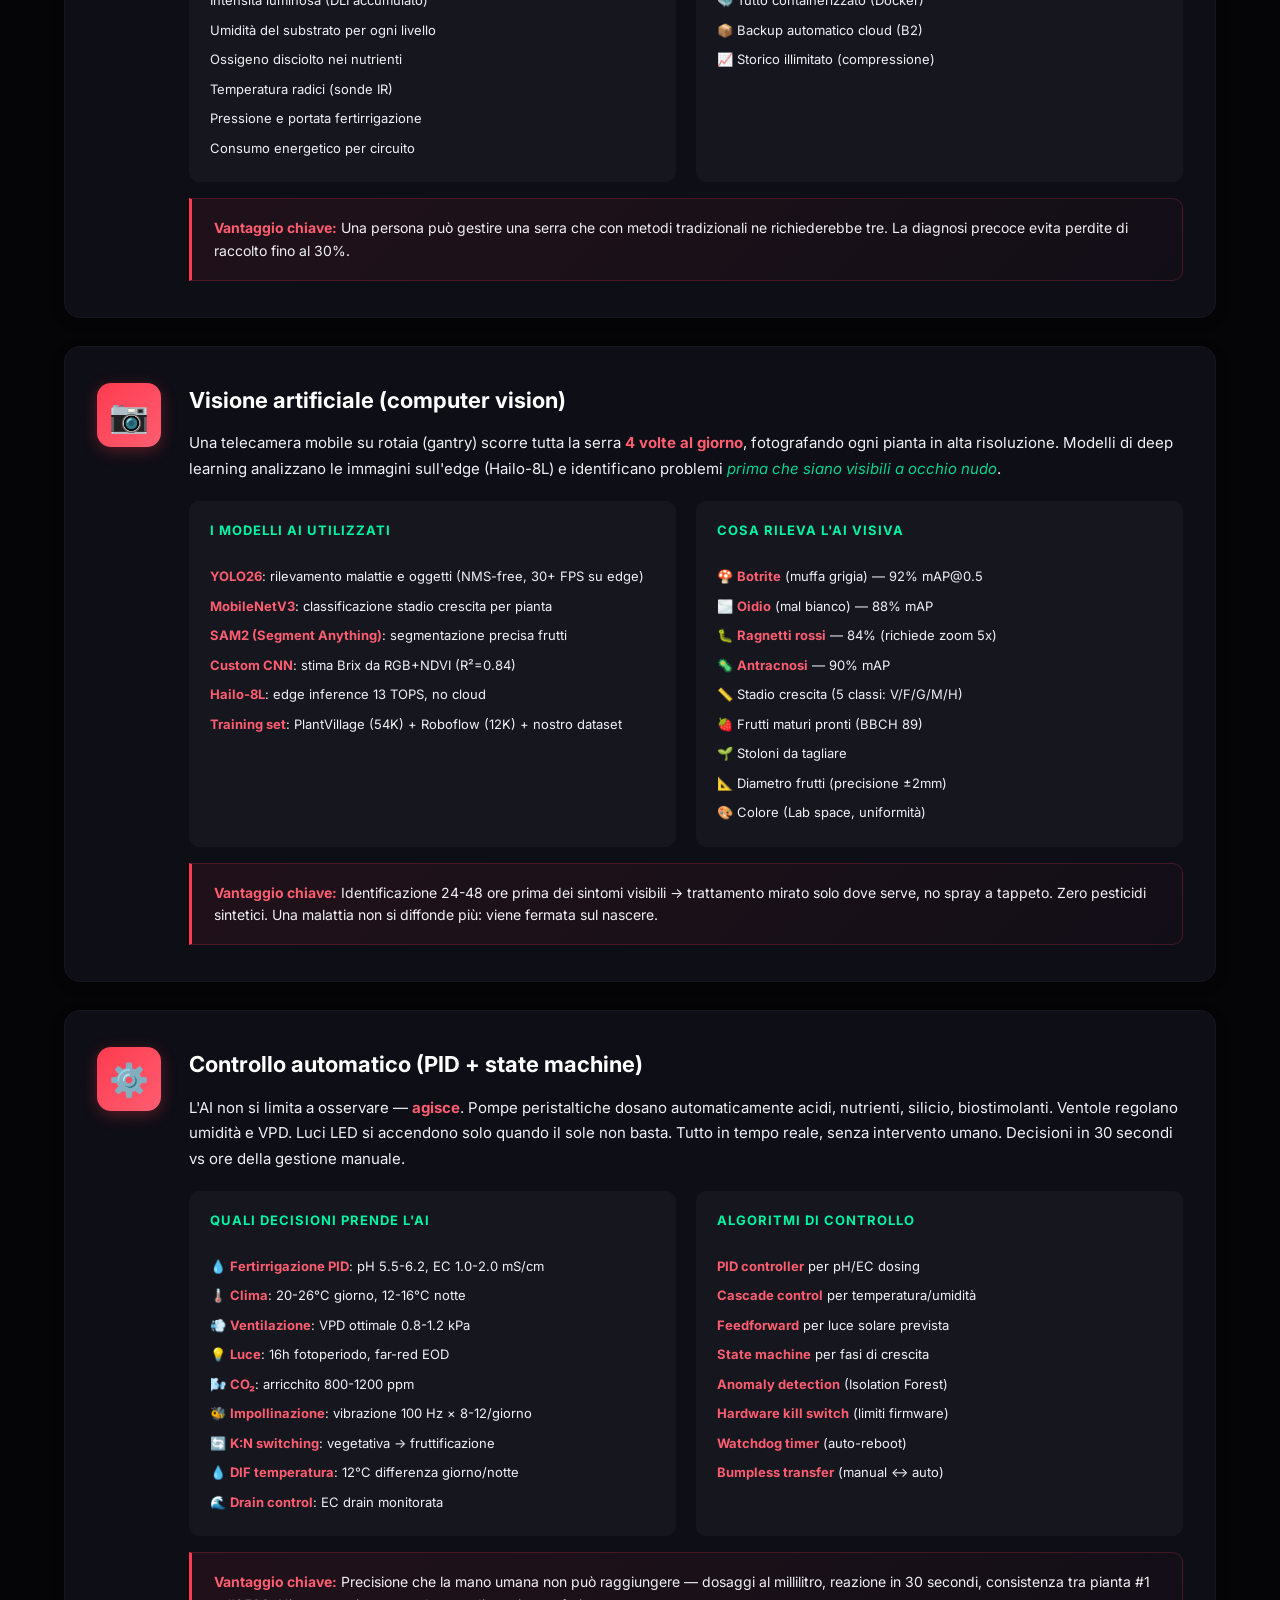
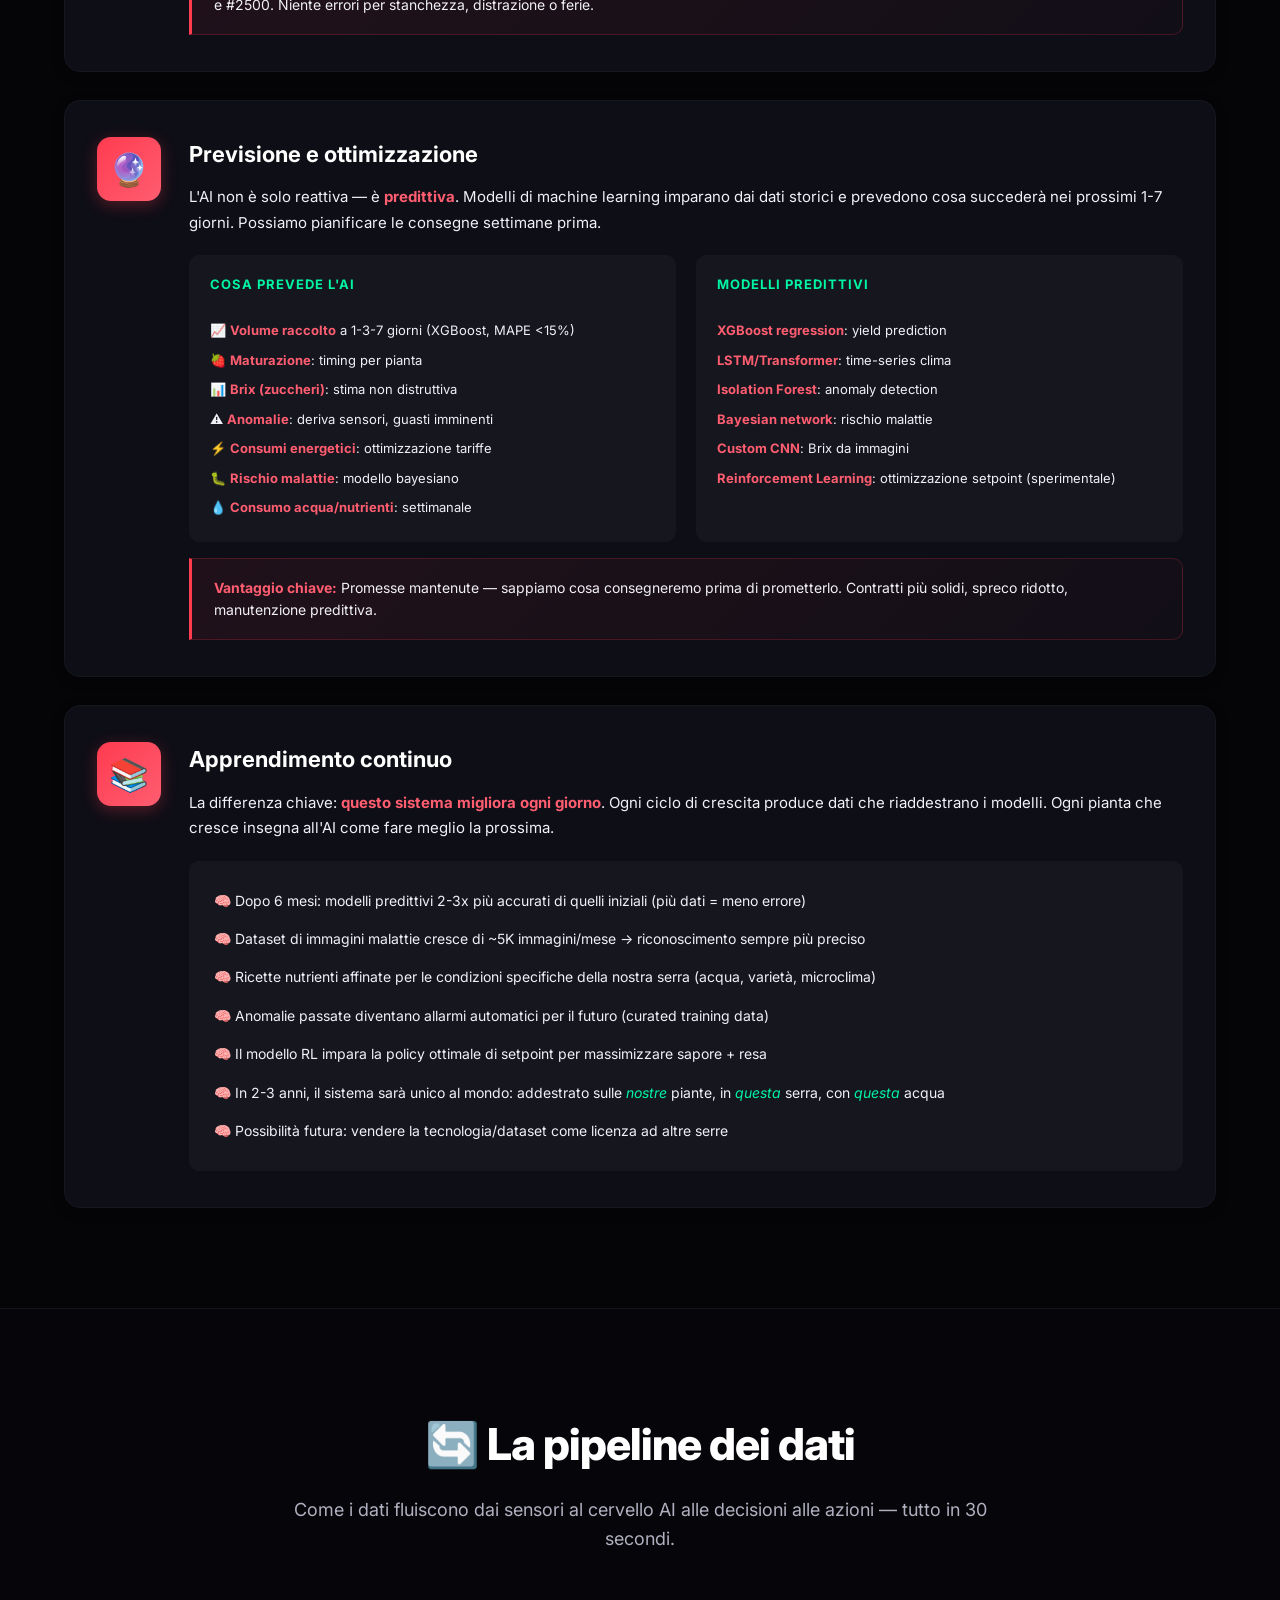
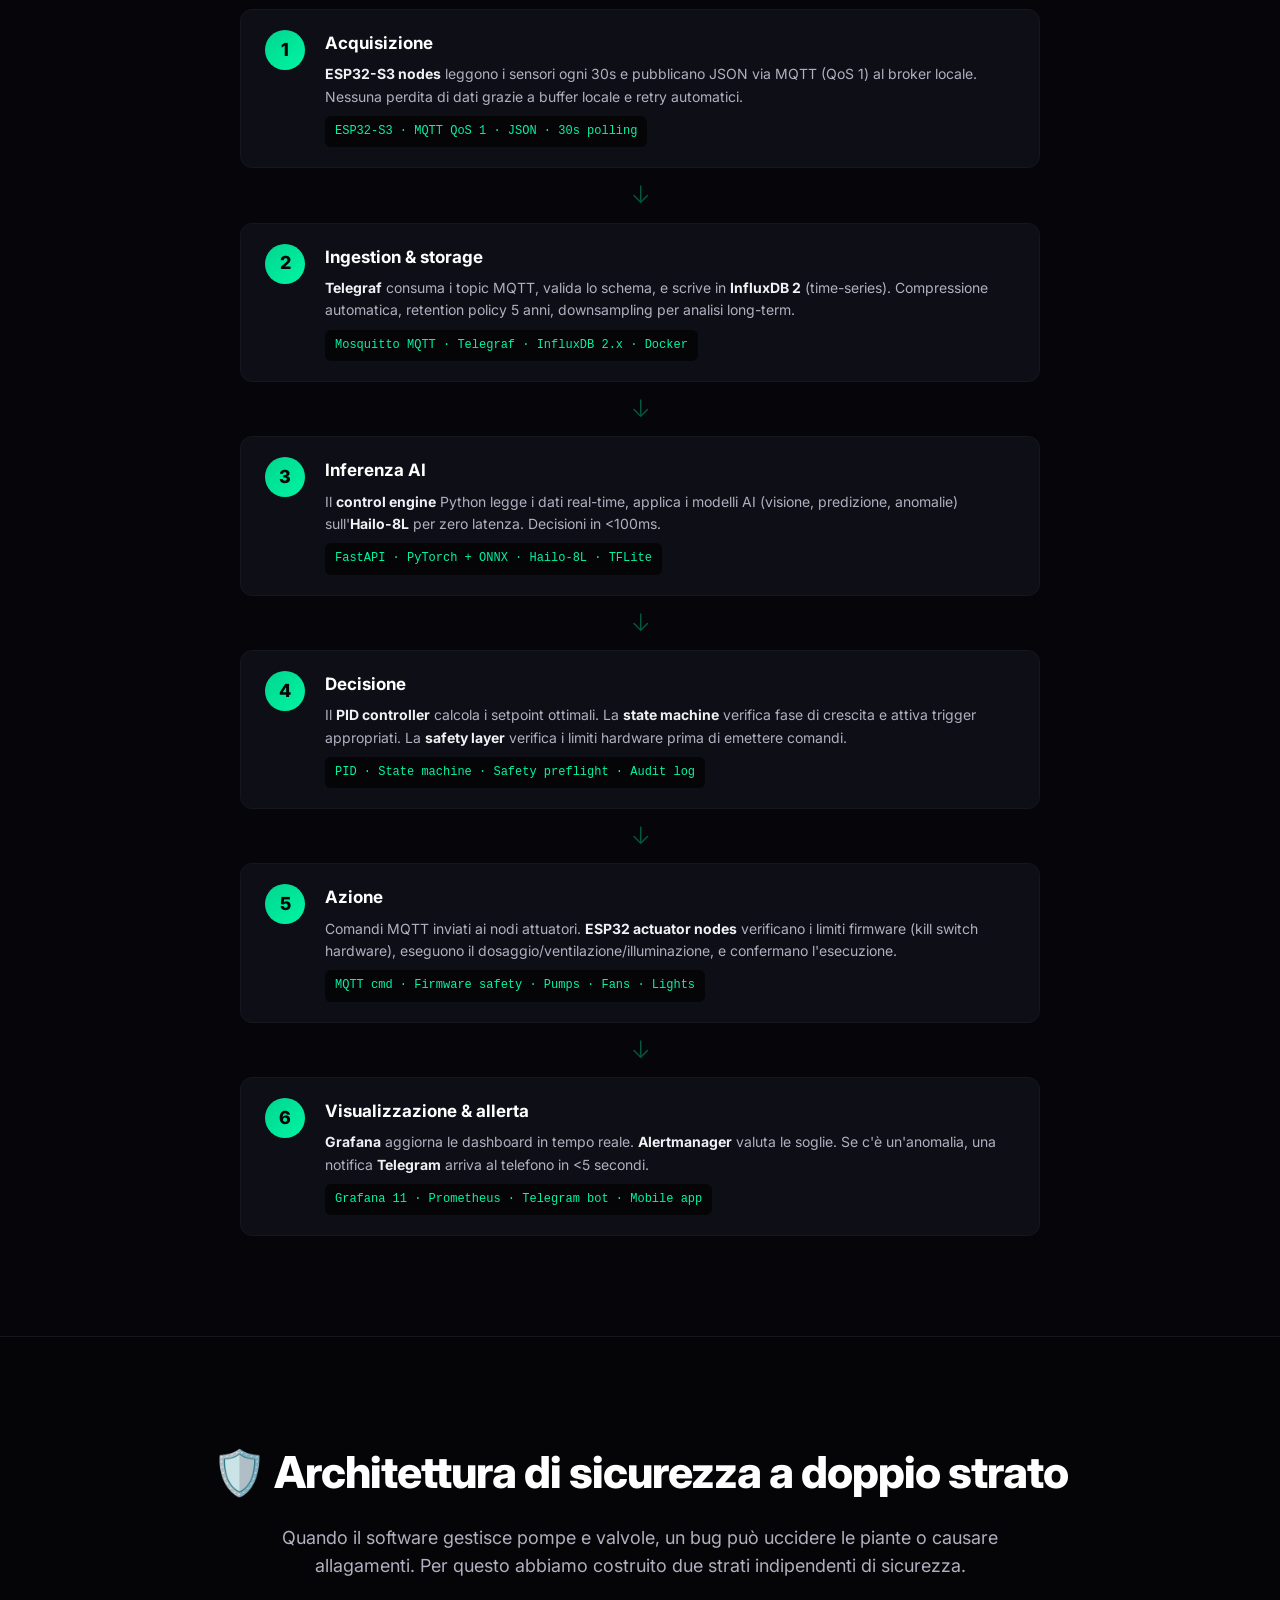
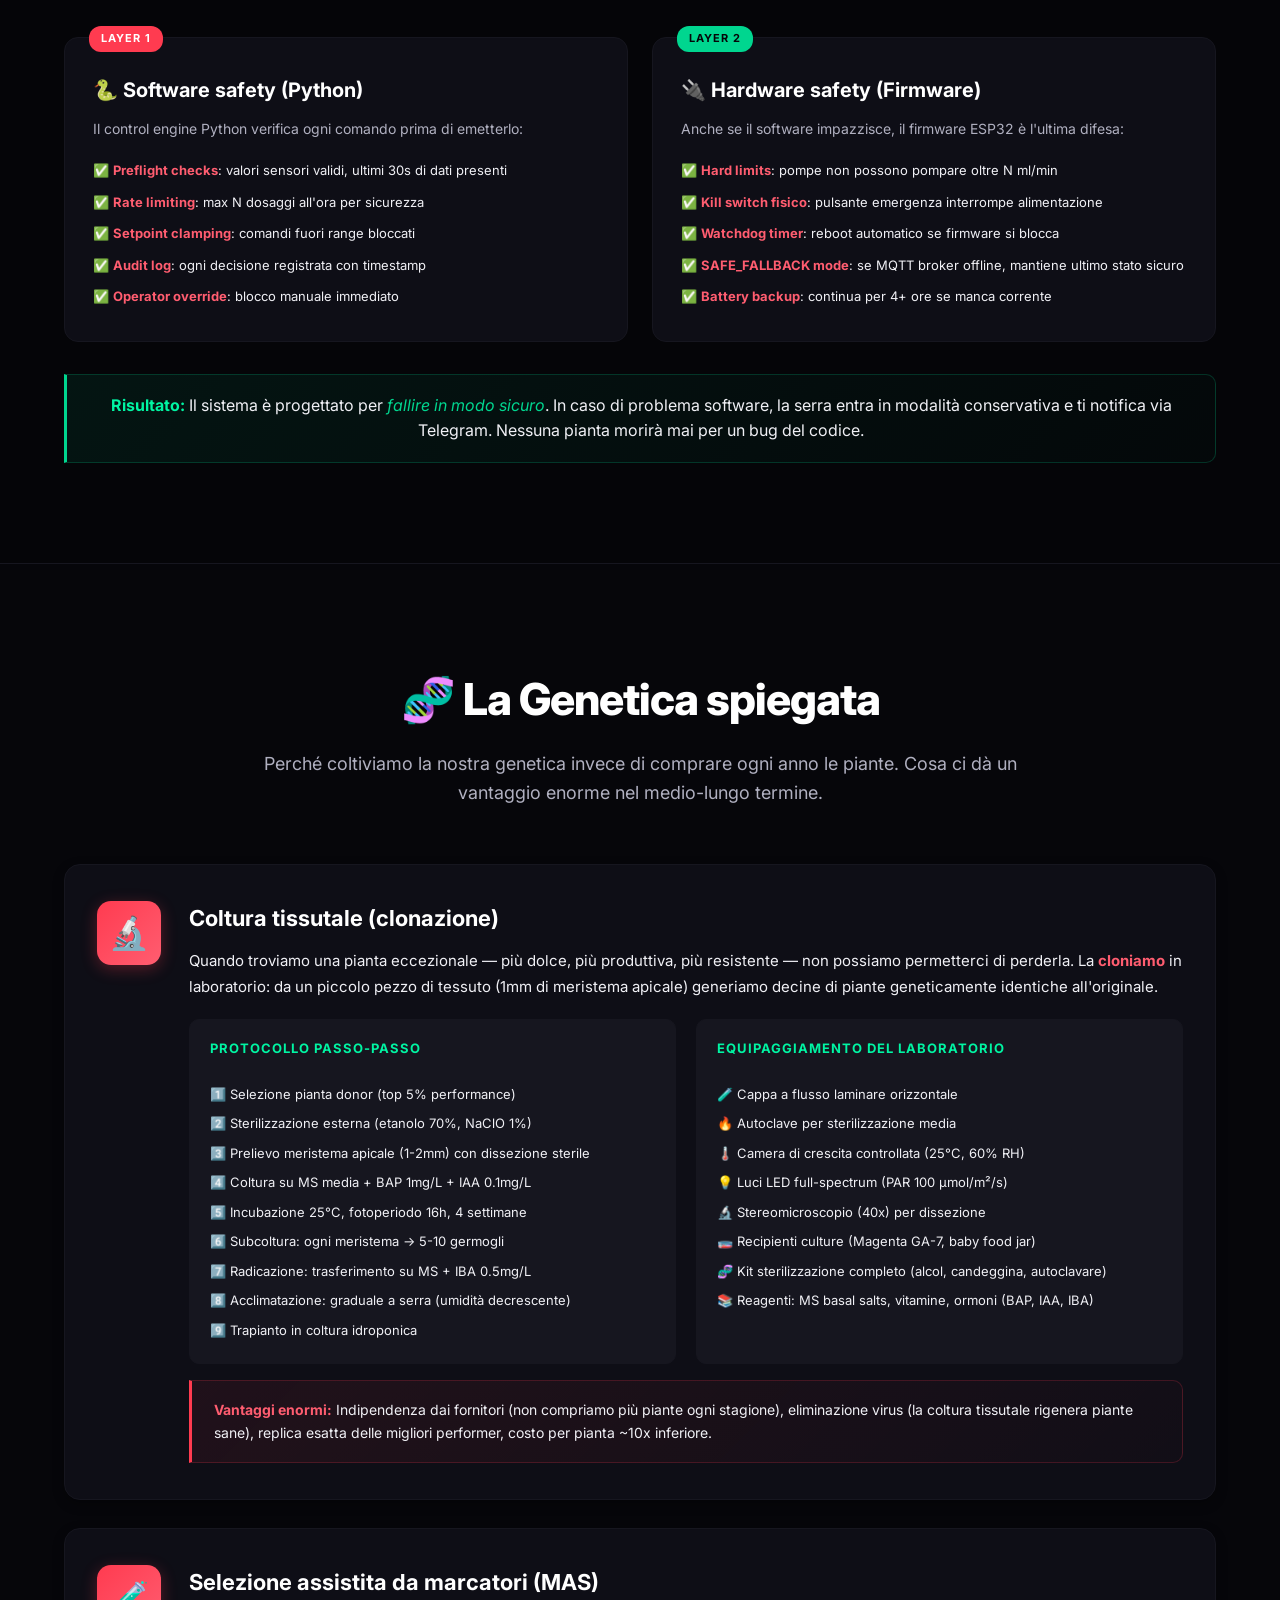
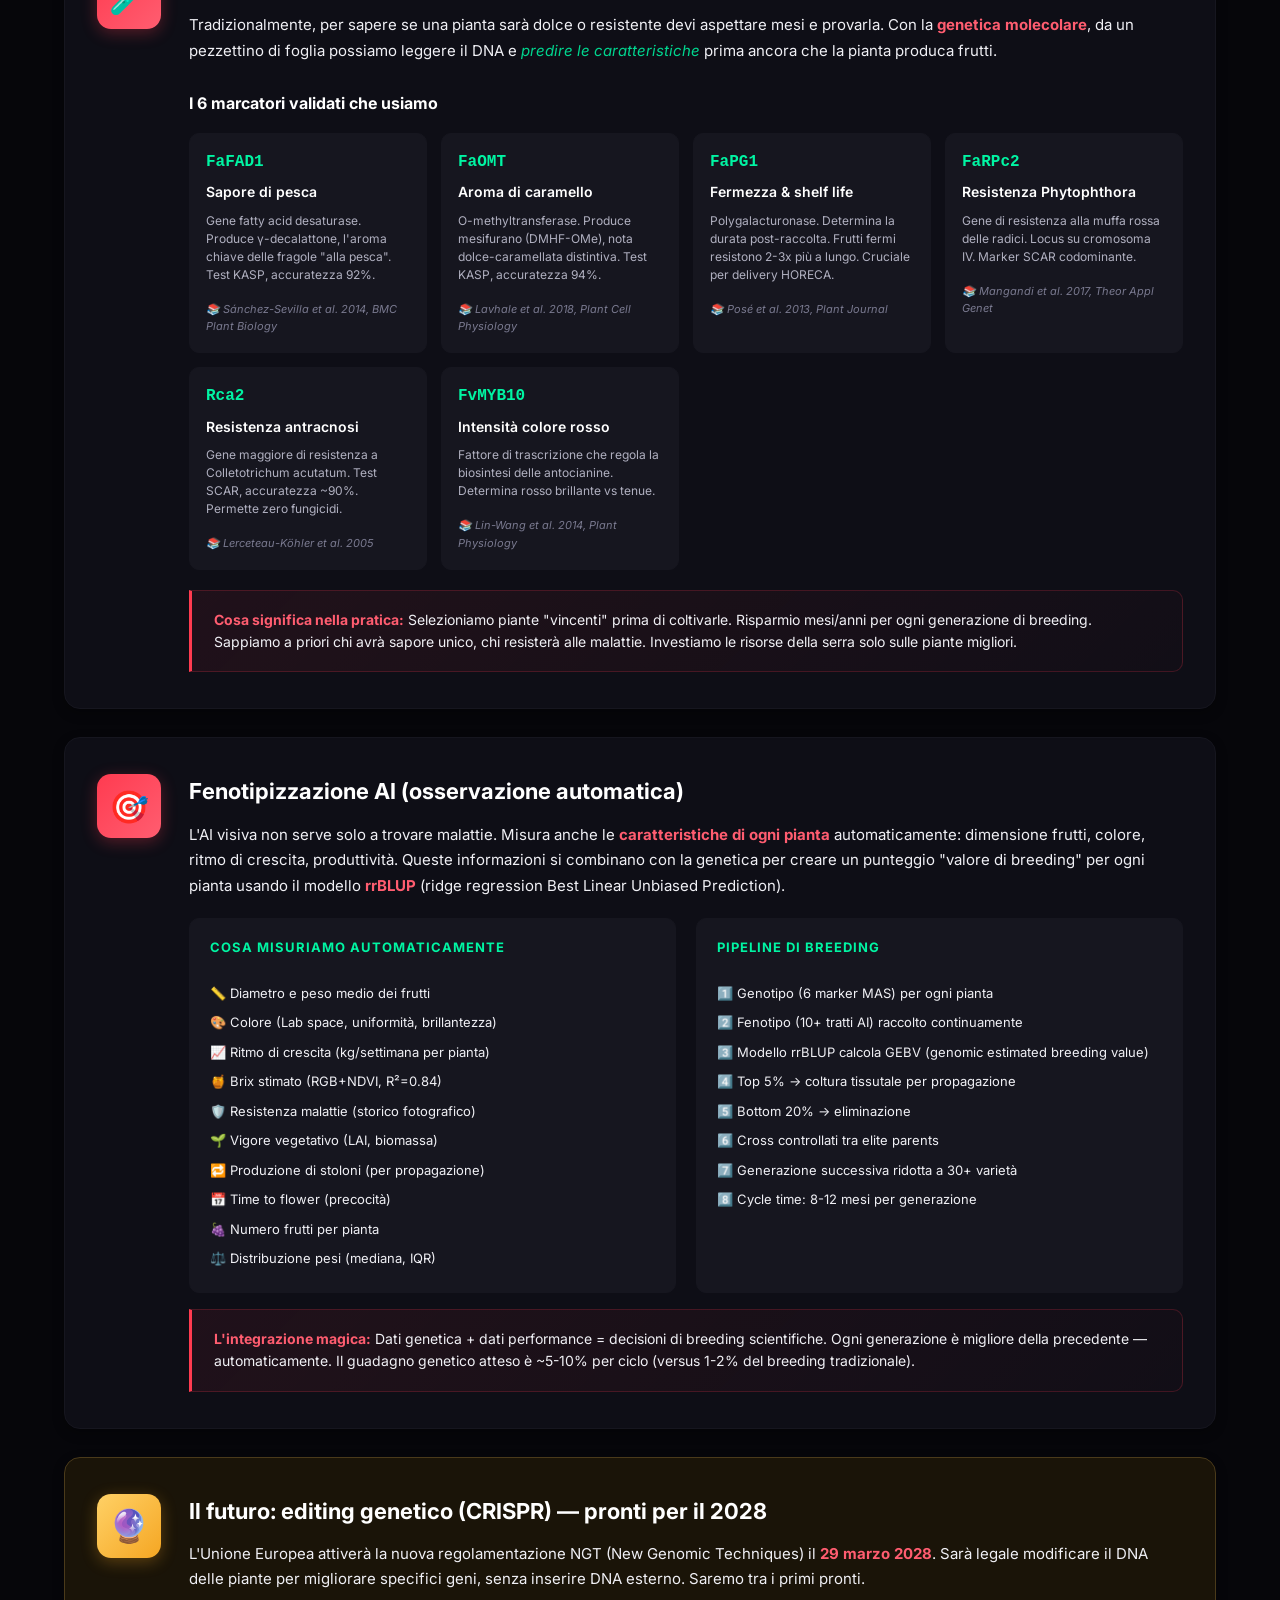
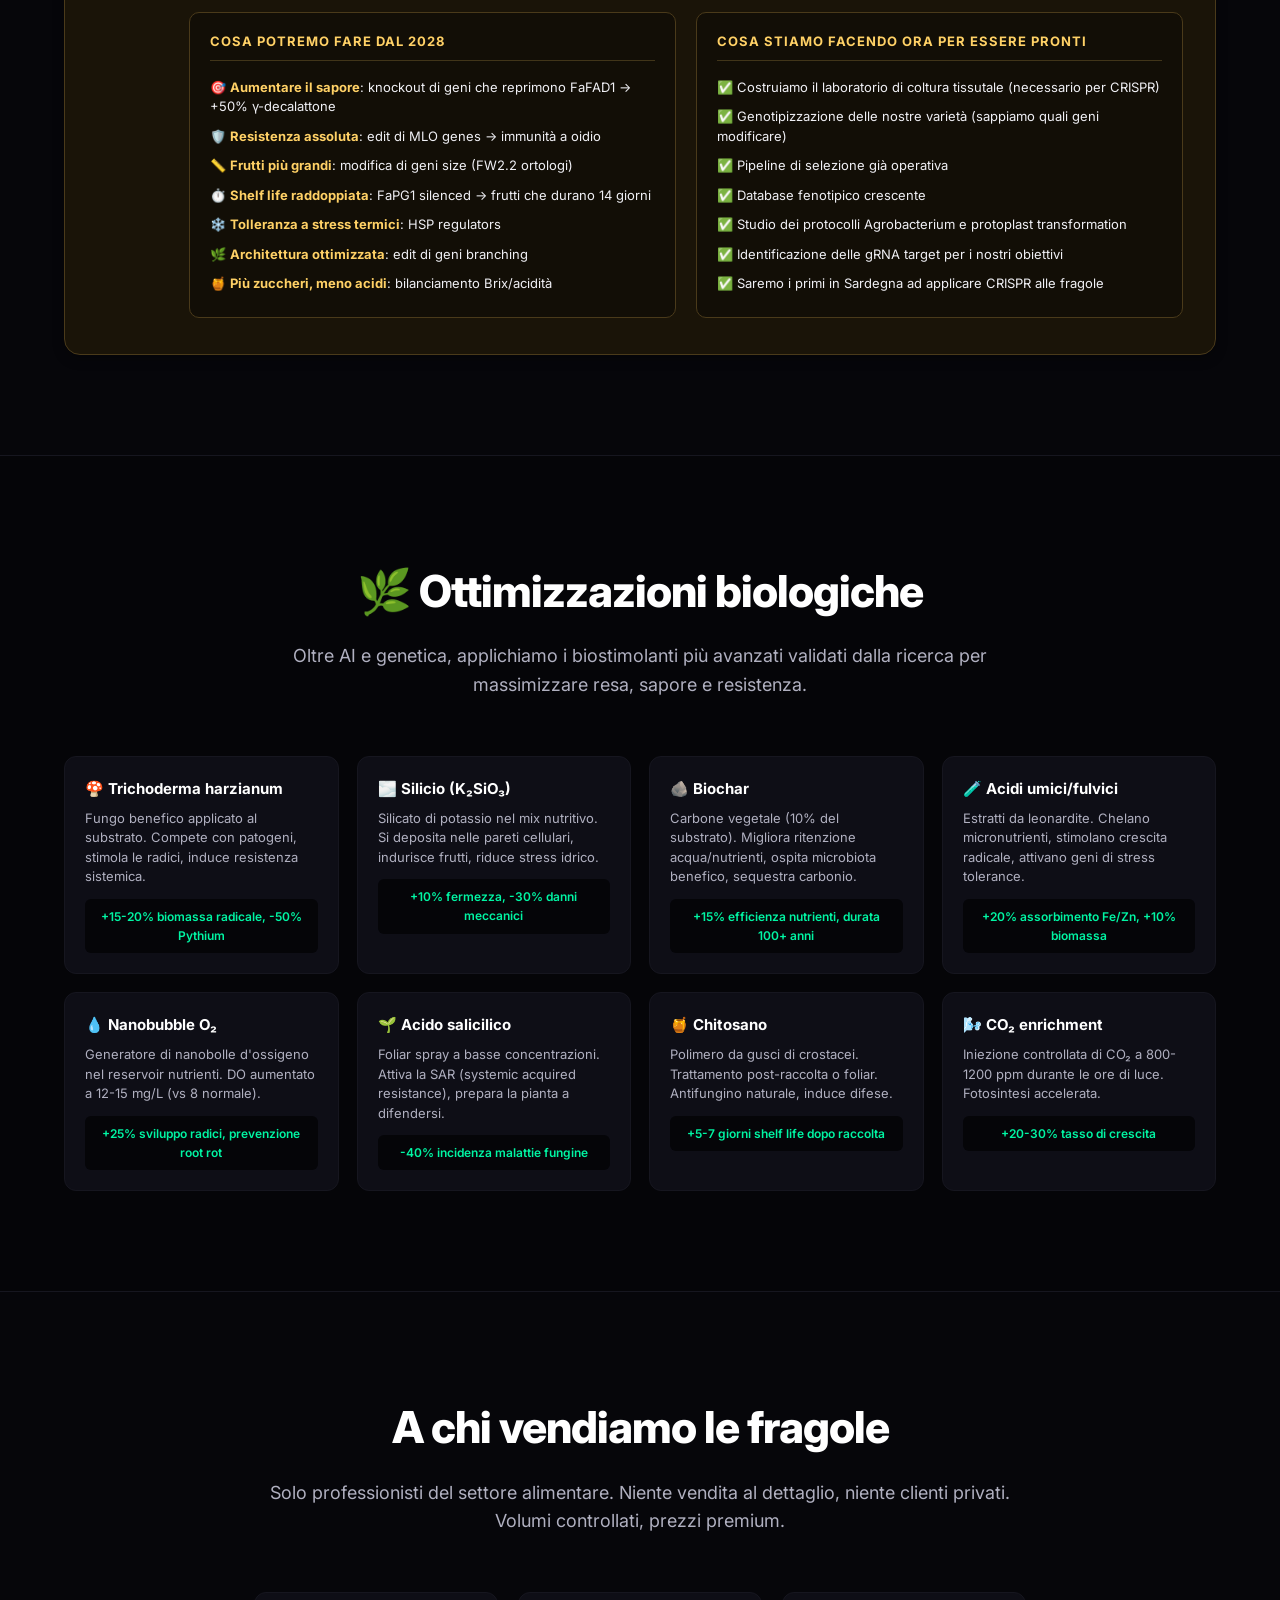
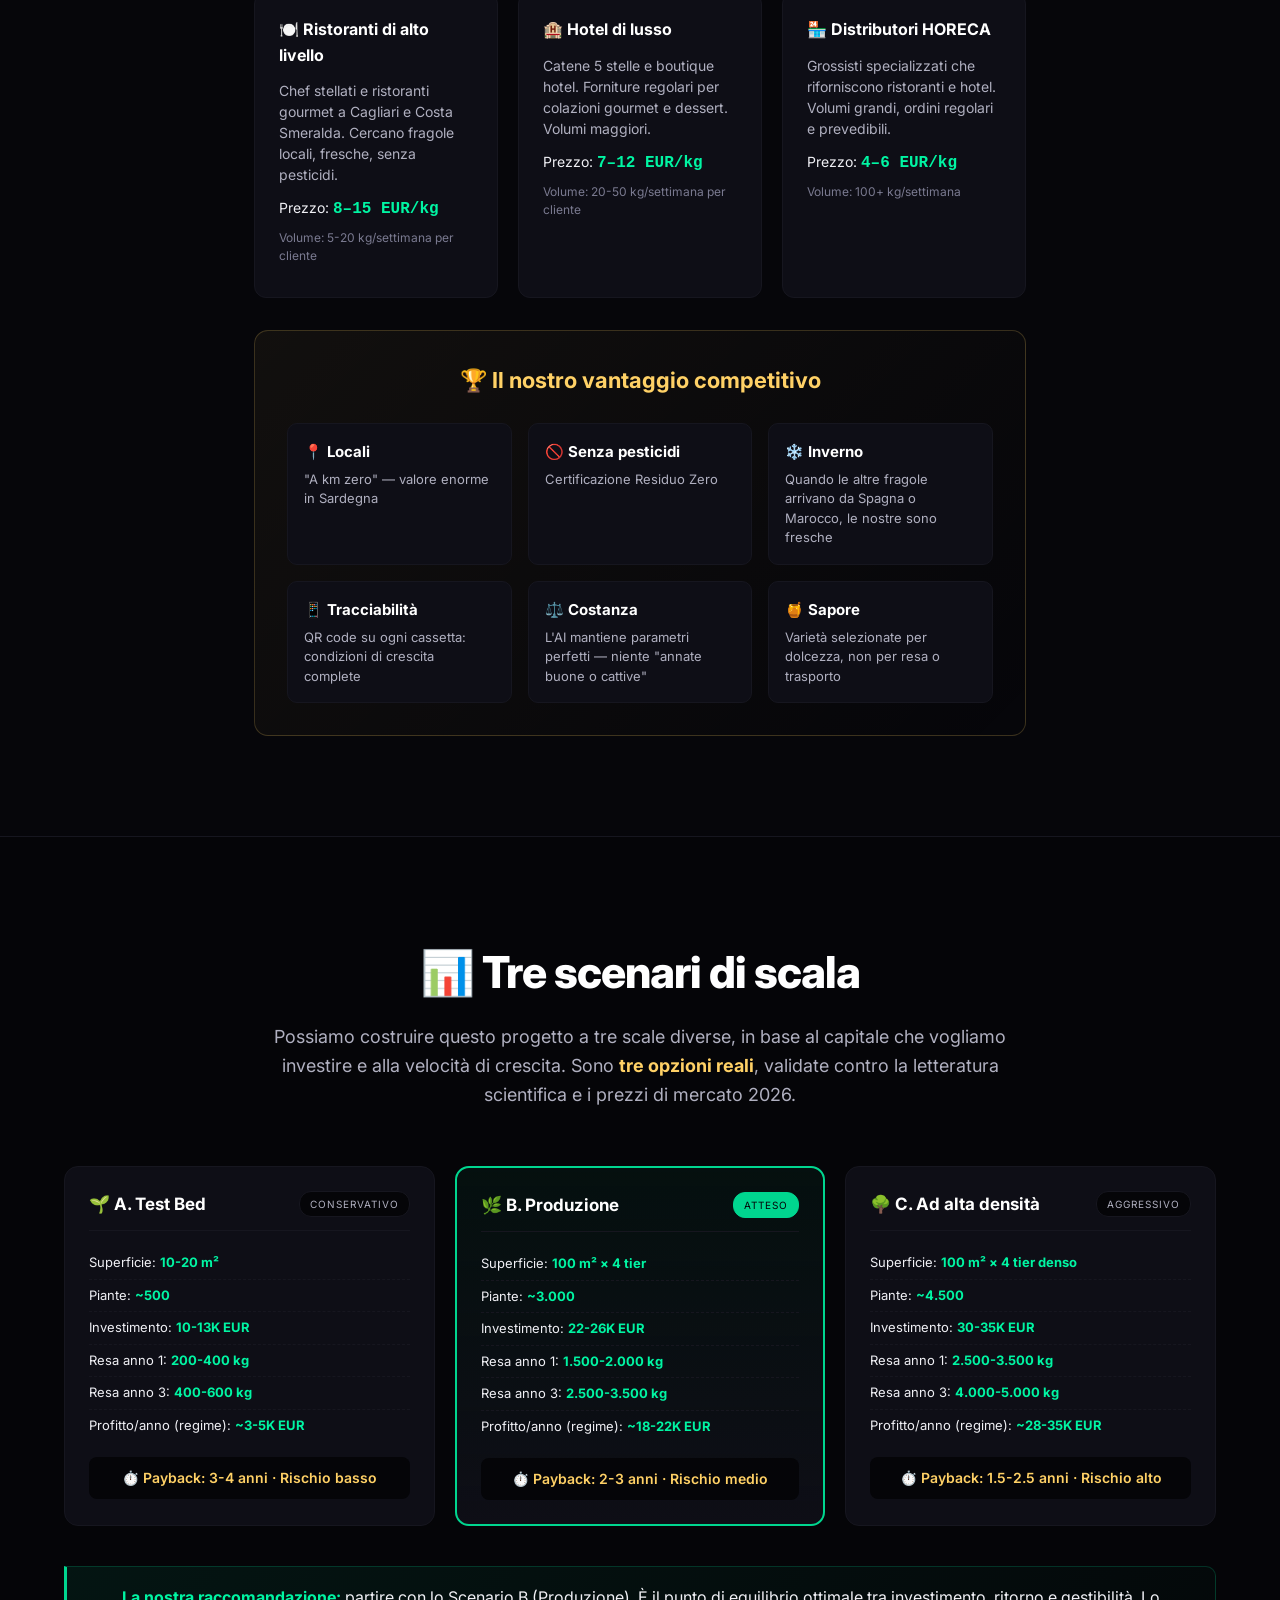
==== commit b579cf86: "feat: full visible sidebar nav with section names always shown + active highlight" ====
--- a/index.html
+++ b/index.html
@@ -23,14 +23,39 @@
 
 <!-- SIDE NAV -->
 <nav class="side-nav" aria-label="Sezioni della pagina">
-    <a href="#vision" class="nav-dot" data-label="Visione"><span class="dot"></span></a>
-    <a href="#pilastri" class="nav-dot" data-label="Pilastri"><span class="dot"></span></a>
-    <a href="#ai" class="nav-dot" data-label="AI"><span class="dot"></span></a>
-    <a href="#genetica" class="nav-dot" data-label="Genetica"><span class="dot"></span></a>
-    <a href="#mercato" class="nav-dot" data-label="Mercato"><span class="dot"></span></a>
-    <a href="#economia" class="nav-dot" data-label="Economia"><span class="dot"></span></a>
-    <a href="#team" class="nav-dot" data-label="Team"><span class="dot"></span></a>
-    <a href="#futuro" class="nav-dot" data-label="Futuro"><span class="dot"></span></a>
+    <div class="side-nav-header">Indice</div>
+    <a href="#vision" class="nav-item" data-section="vision">
+        <span class="nav-marker"></span>
+        <span class="nav-text">La visione</span>
+    </a>
+    <a href="#pilastri" class="nav-item" data-section="pilastri">
+        <span class="nav-marker"></span>
+        <span class="nav-text">I tre pilastri</span>
+    </a>
+    <a href="#ai" class="nav-item" data-section="ai">
+        <span class="nav-marker"></span>
+        <span class="nav-text">Intelligenza Artificiale</span>
+    </a>
+    <a href="#genetica" class="nav-item" data-section="genetica">
+        <span class="nav-marker"></span>
+        <span class="nav-text">Genetica</span>
+    </a>
+    <a href="#mercato" class="nav-item" data-section="mercato">
+        <span class="nav-marker"></span>
+        <span class="nav-text">Mercato &amp; clienti</span>
+    </a>
+    <a href="#economia" class="nav-item" data-section="economia">
+        <span class="nav-marker"></span>
+        <span class="nav-text">Economia</span>
+    </a>
+    <a href="#team" class="nav-item" data-section="team">
+        <span class="nav-marker"></span>
+        <span class="nav-text">Il Team</span>
+    </a>
+    <a href="#futuro" class="nav-item" data-section="futuro">
+        <span class="nav-marker"></span>
+        <span class="nav-text">Opportunità future</span>
+    </a>
 </nav>
 
 <!-- HERO -->
@@ -1674,7 +1699,7 @@
 
 const indicatorName = document.getElementById('indicatorName');
 const indicator = document.getElementById('sectionIndicator');
-const navDots = document.querySelectorAll('.nav-dot');
+const navItems = document.querySelectorAll('.nav-item');
 
 const observer = new IntersectionObserver((entries) => {
     entries.forEach(entry => {
@@ -1683,8 +1708,8 @@
             if (section) {
                 indicatorName.textContent = section.name;
                 indicator.classList.add('visible');
-                navDots.forEach(dot => {
-                    dot.classList.toggle('active', dot.getAttribute('href') === '#' + section.id);
+                navItems.forEach(item => {
+                    item.classList.toggle('active', item.getAttribute('data-section') === section.id);
                 });
             }
         }
--- a/style.css
+++ b/style.css
@@ -87,78 +87,104 @@
     font-weight: 600;
 }
 
-/* ===== SIDE NAV (vertical dots, desktop only) ===== */
+/* ===== SIDE NAV (full visible sidebar) ===== */
 .side-nav {
     position: fixed;
     right: 24px;
     top: 50%;
     transform: translateY(-50%);
+    background: rgba(14, 14, 22, 0.85);
+    backdrop-filter: blur(20px);
+    -webkit-backdrop-filter: blur(20px);
+    border: 1px solid var(--border);
+    border-radius: 14px;
+    padding: 20px 18px;
     display: flex;
     flex-direction: column;
-    gap: 14px;
+    gap: 4px;
     z-index: 998;
-}
-
-.nav-dot {
+    min-width: 200px;
+    box-shadow: 0 12px 40px rgba(0,0,0,0.5);
+}
+
+.side-nav-header {
+    font-family: 'Inter', sans-serif;
+    font-size: 10px;
+    font-weight: 700;
+    color: var(--nurax-purple-light);
+    text-transform: uppercase;
+    letter-spacing: 2px;
+    padding: 0 12px 12px;
+    margin-bottom: 6px;
+    border-bottom: 1px solid var(--border);
+}
+
+.nav-item {
     display: flex;
     align-items: center;
-    justify-content: flex-end;
+    gap: 12px;
+    padding: 10px 12px;
     text-decoration: none;
+    border-radius: 8px;
+    transition: all 0.25s ease;
     position: relative;
-    padding: 6px 0;
     cursor: pointer;
 }
 
-.nav-dot .dot {
-    width: 8px;
-    height: 8px;
+.nav-marker {
+    width: 6px;
+    height: 6px;
     border-radius: 50%;
     background: var(--text-dim);
-    transition: all 0.3s ease;
-    border: 1px solid transparent;
-}
-
-.nav-dot:hover .dot {
+    flex-shrink: 0;
+    transition: all 0.25s ease;
+}
+
+.nav-text {
+    font-family: 'Inter', sans-serif;
+    font-size: 13px;
+    font-weight: 500;
+    color: var(--text-soft);
+    transition: all 0.25s ease;
+    line-height: 1.3;
+}
+
+.nav-item:hover {
+    background: rgba(124, 58, 237, 0.08);
+}
+
+.nav-item:hover .nav-marker {
     background: var(--nurax-purple-light);
-    transform: scale(1.3);
-}
-
-.nav-dot.active .dot {
+}
+
+.nav-item:hover .nav-text {
+    color: white;
+}
+
+.nav-item.active {
+    background: linear-gradient(90deg, rgba(124, 58, 237, 0.18) 0%, rgba(124, 58, 237, 0.04) 100%);
+    border-left: 2px solid var(--nurax-purple);
+    padding-left: 10px;
+}
+
+.nav-item.active .nav-marker {
     background: var(--nurax-purple);
-    transform: scale(1.5);
     box-shadow: 0 0 12px var(--nurax-purple);
-}
-
-.nav-dot::before {
-    content: attr(data-label);
-    position: absolute;
-    right: 24px;
-    top: 50%;
-    transform: translateY(-50%) translateX(8px);
-    background: rgba(14, 14, 22, 0.92);
-    backdrop-filter: blur(10px);
-    color: white;
-    font-family: 'Inter', sans-serif;
-    font-size: 12px;
-    font-weight: 500;
-    padding: 6px 12px;
-    border-radius: 6px;
-    border: 1px solid var(--border);
-    white-space: nowrap;
-    opacity: 0;
-    transition: all 0.2s ease;
-    pointer-events: none;
-}
-
-.nav-dot:hover::before,
-.nav-dot.active::before {
-    opacity: 1;
-    transform: translateY(-50%) translateX(0);
-}
-
-.nav-dot.active::before {
-    color: var(--nurax-purple-light);
-    border-color: var(--nurax-purple);
+    transform: scale(1.4);
+}
+
+.nav-item.active .nav-text {
+    color: white;
+    font-weight: 600;
+}
+
+@media (max-width: 1100px) {
+    .side-nav {
+        right: 12px;
+        min-width: 170px;
+        padding: 16px 14px;
+    }
+    .nav-text { font-size: 12px; }
 }
 
 @media (max-width: 900px) {
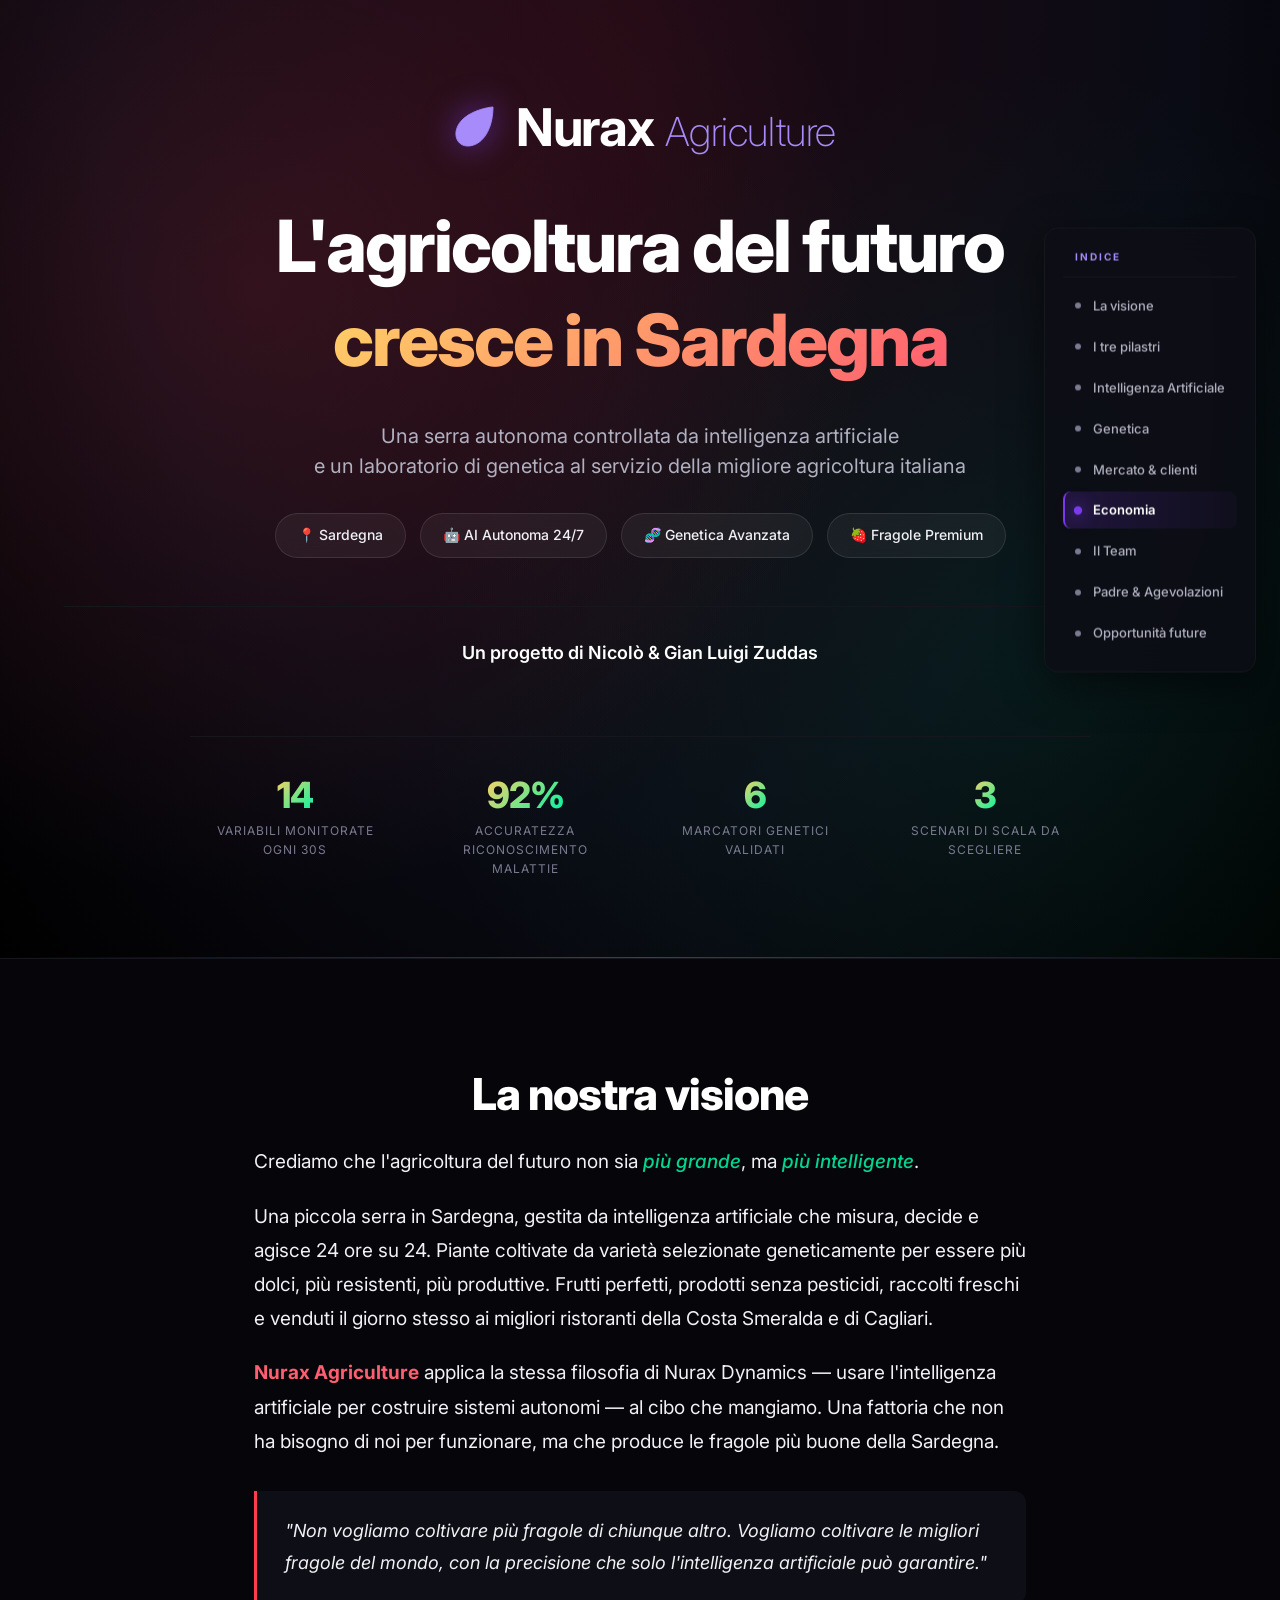
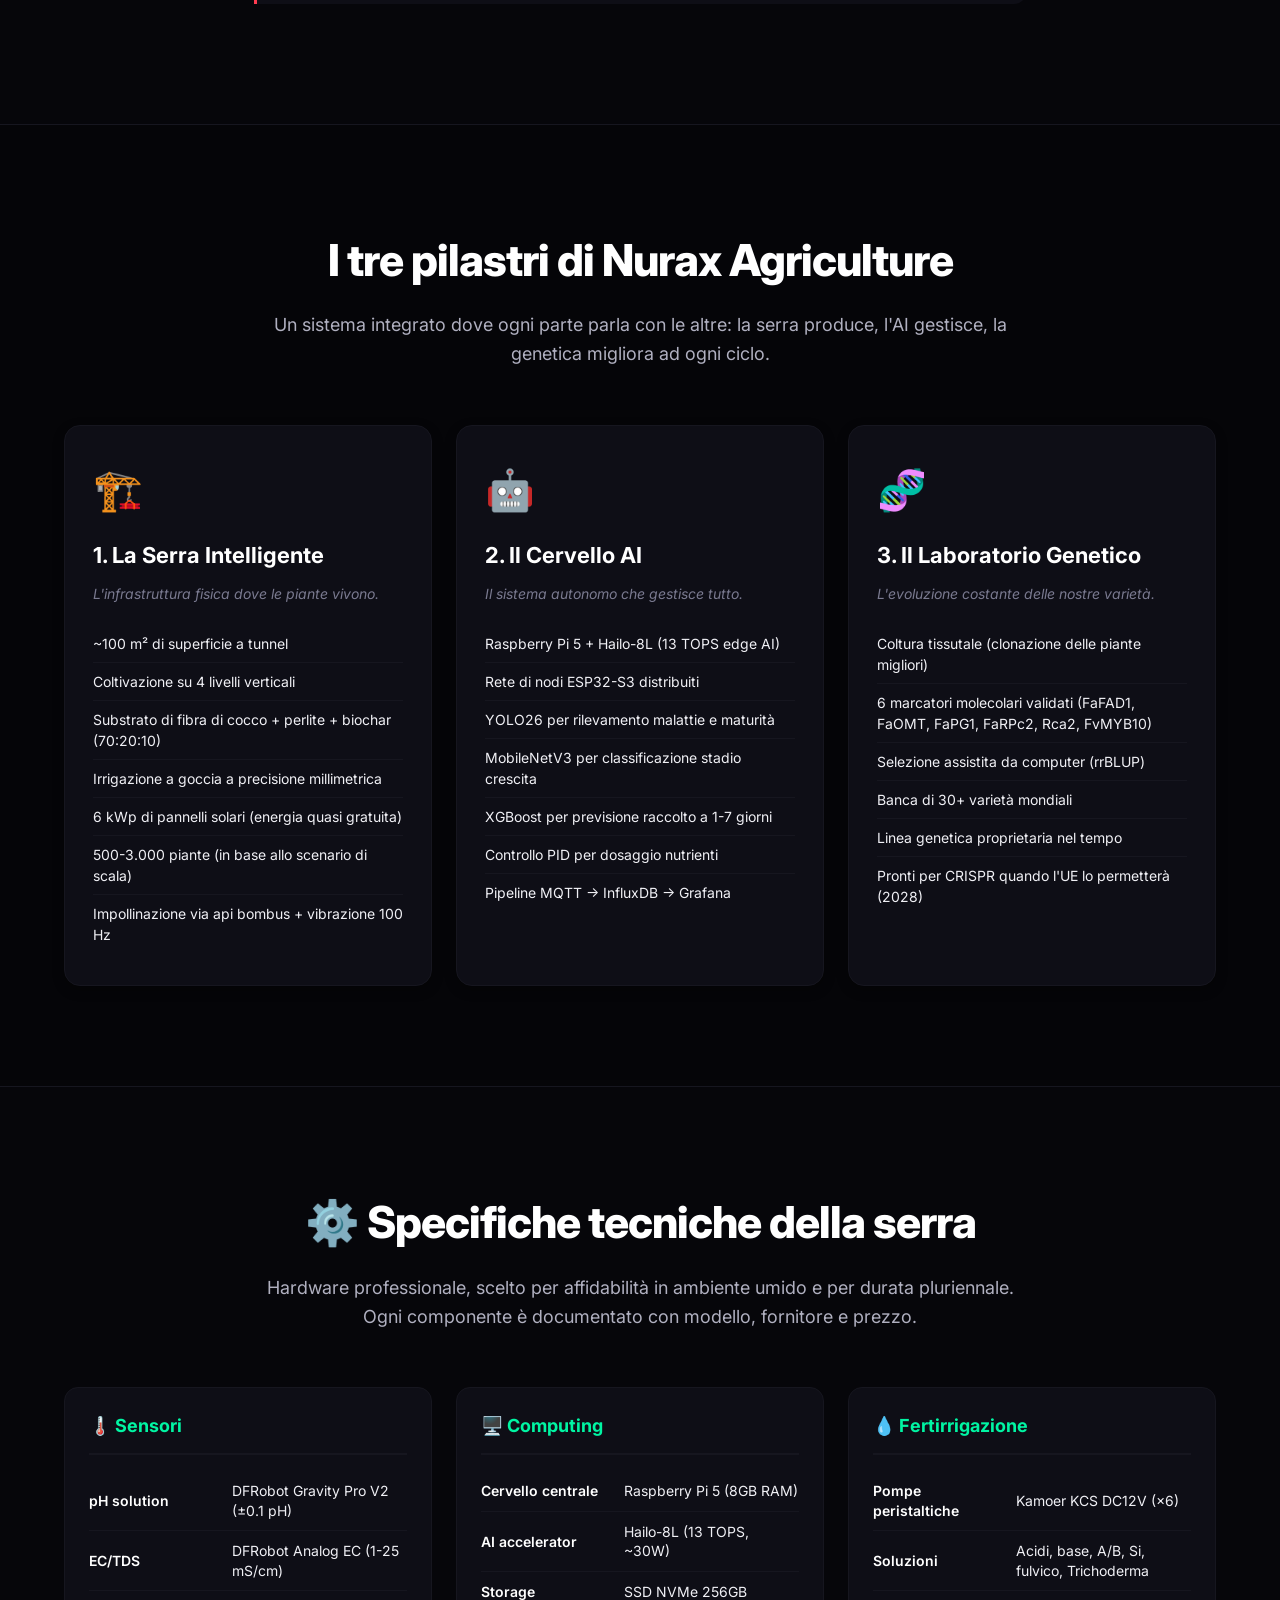
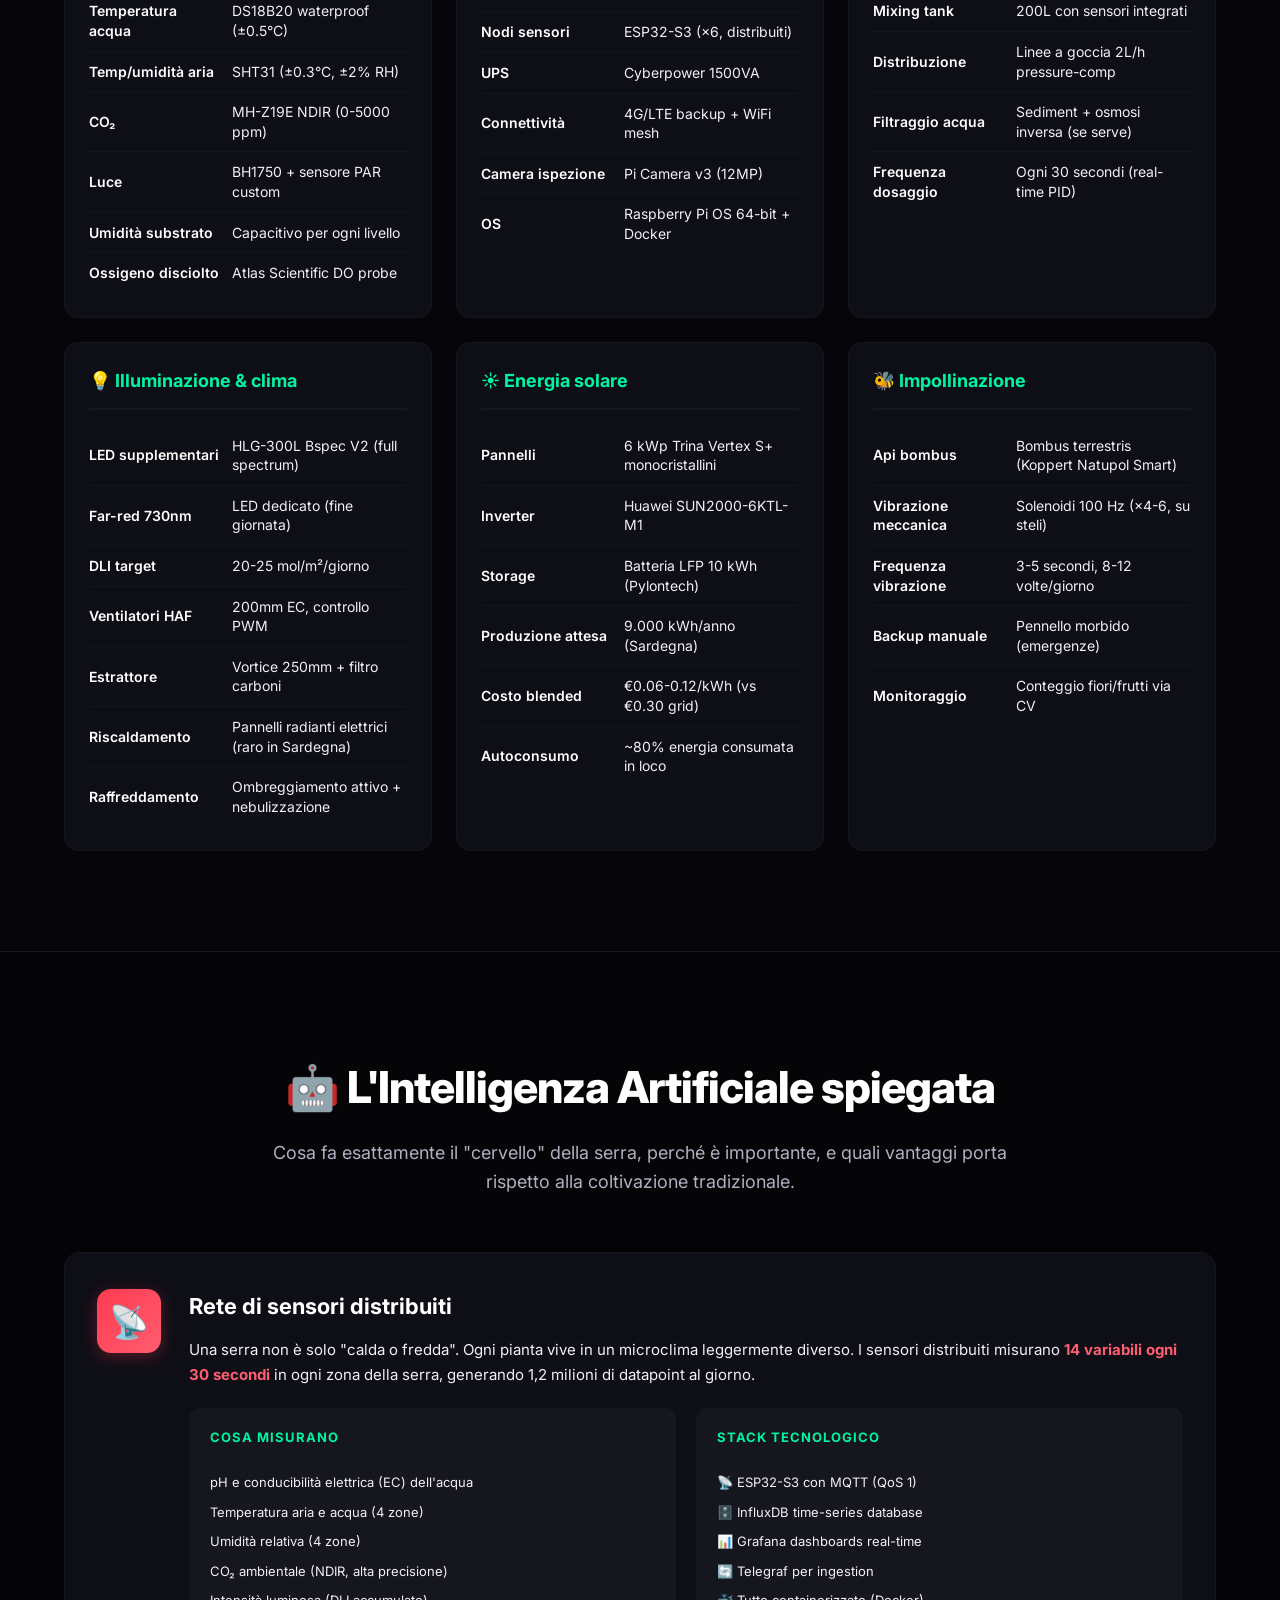
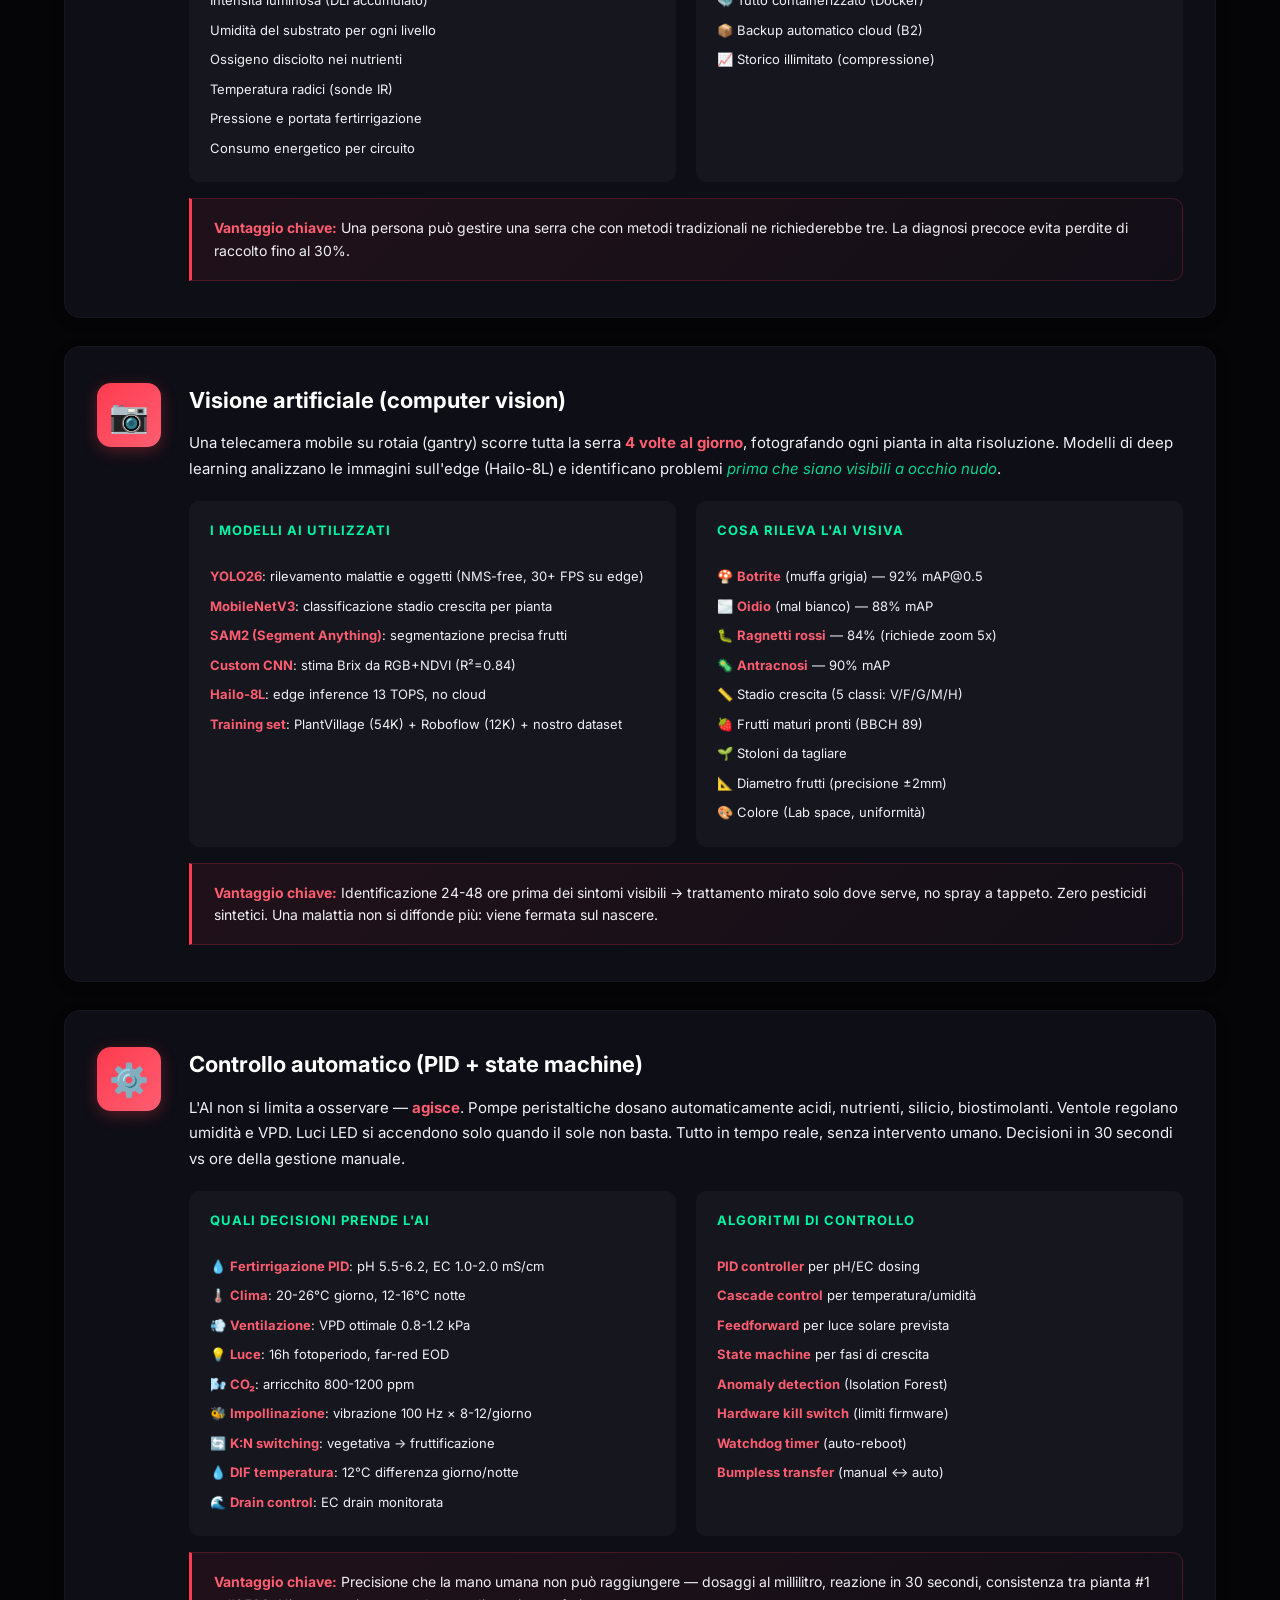
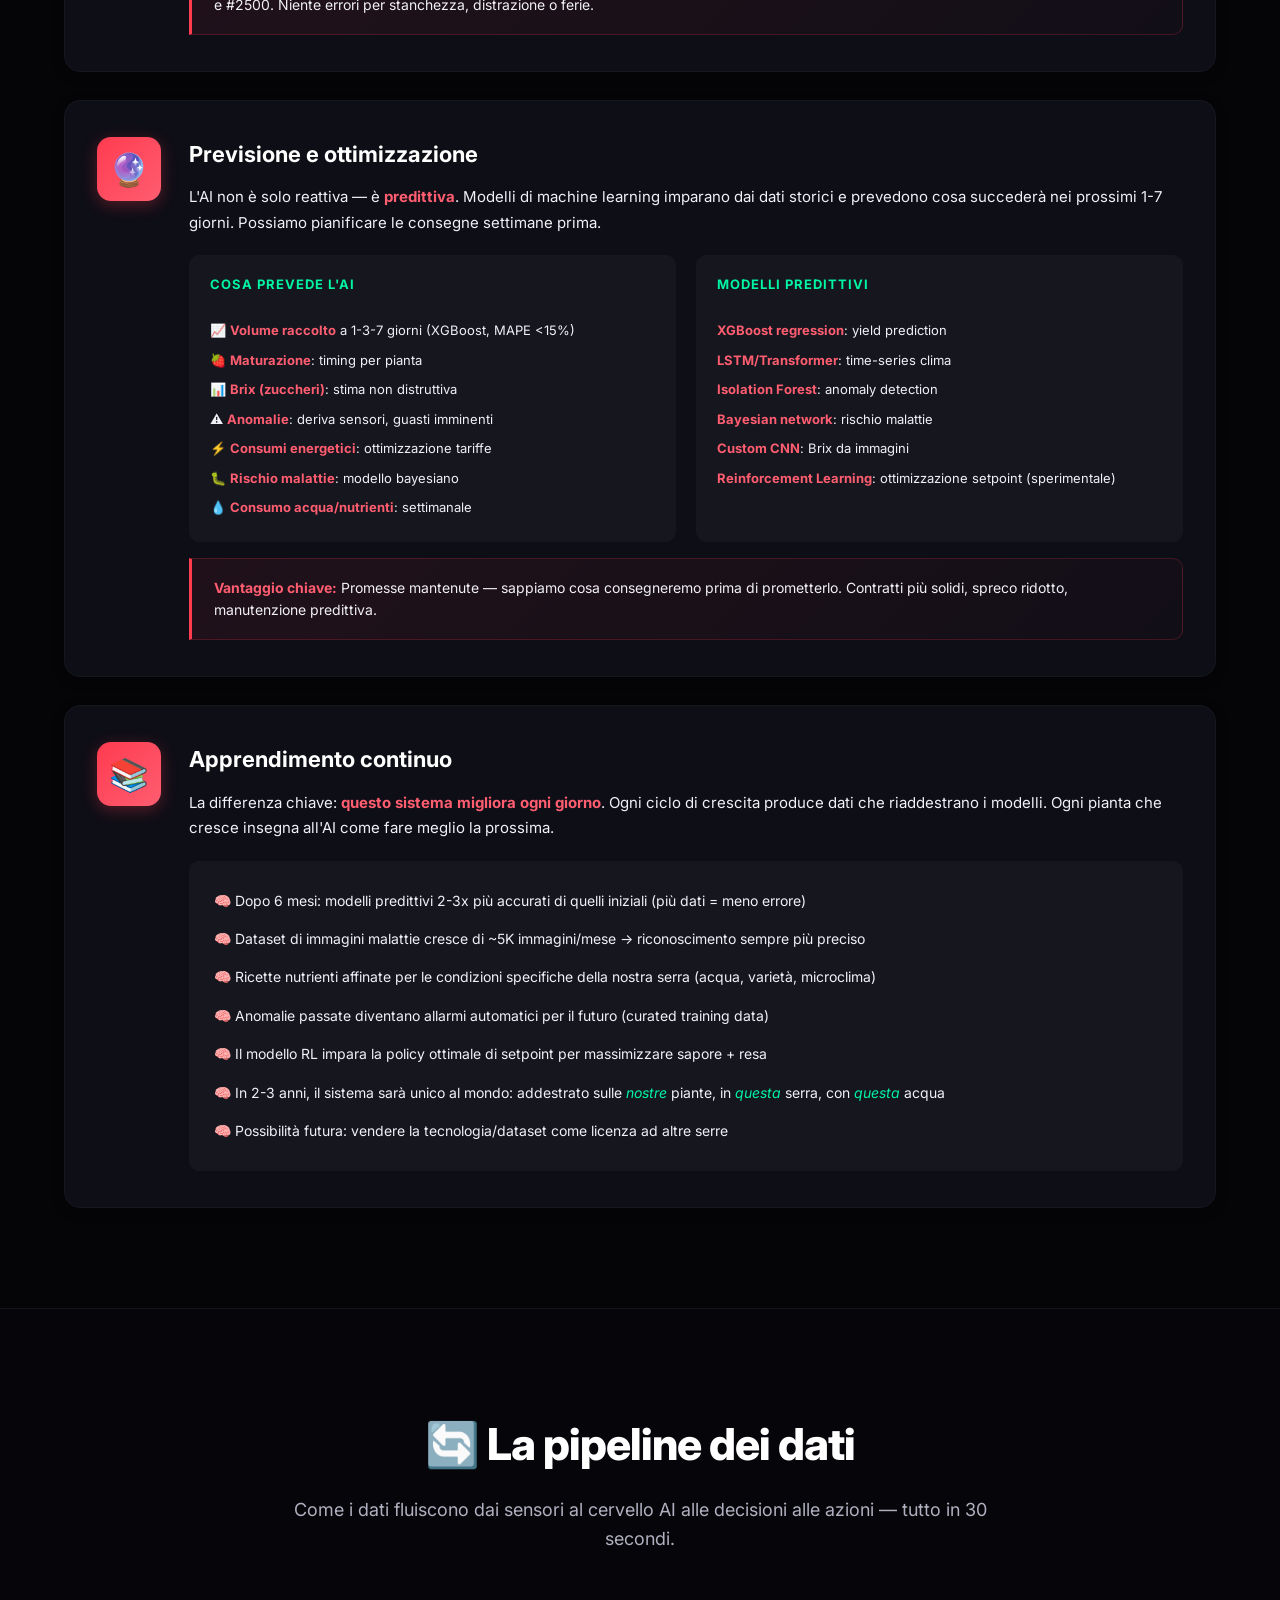
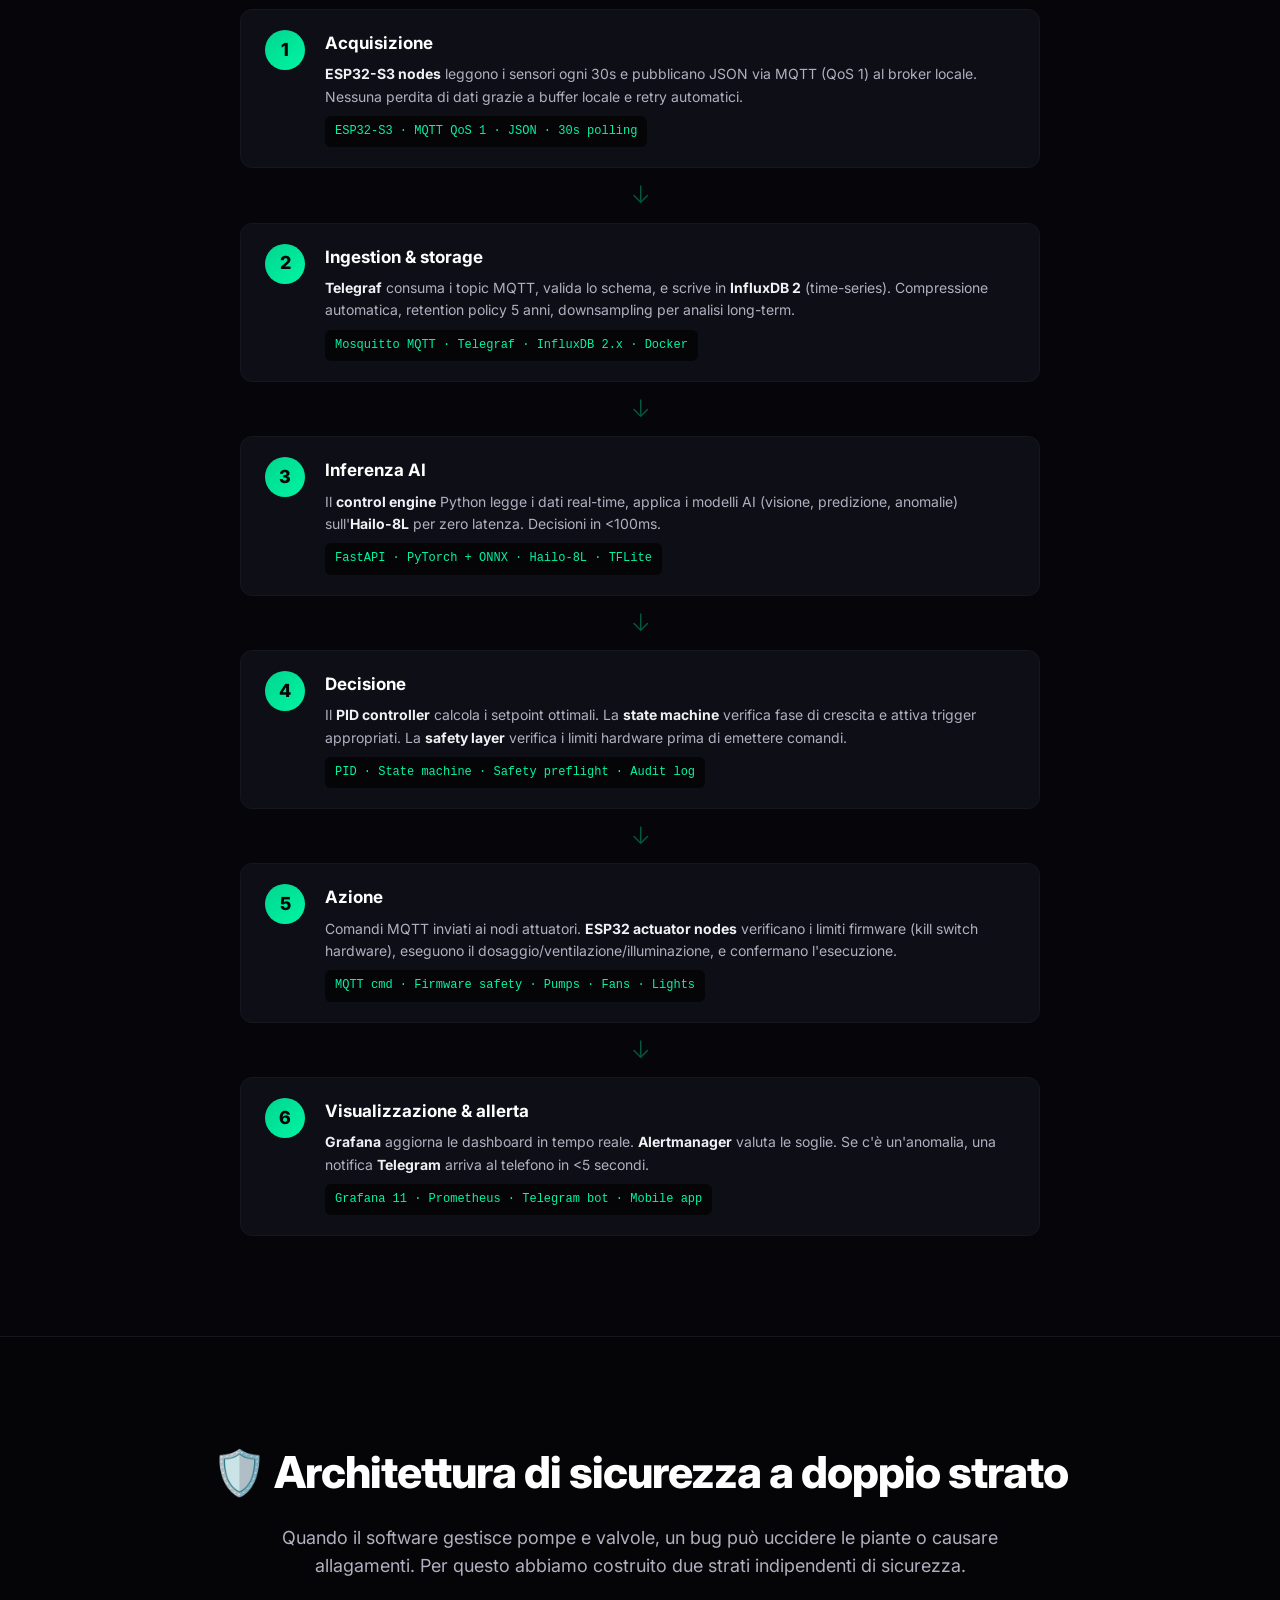
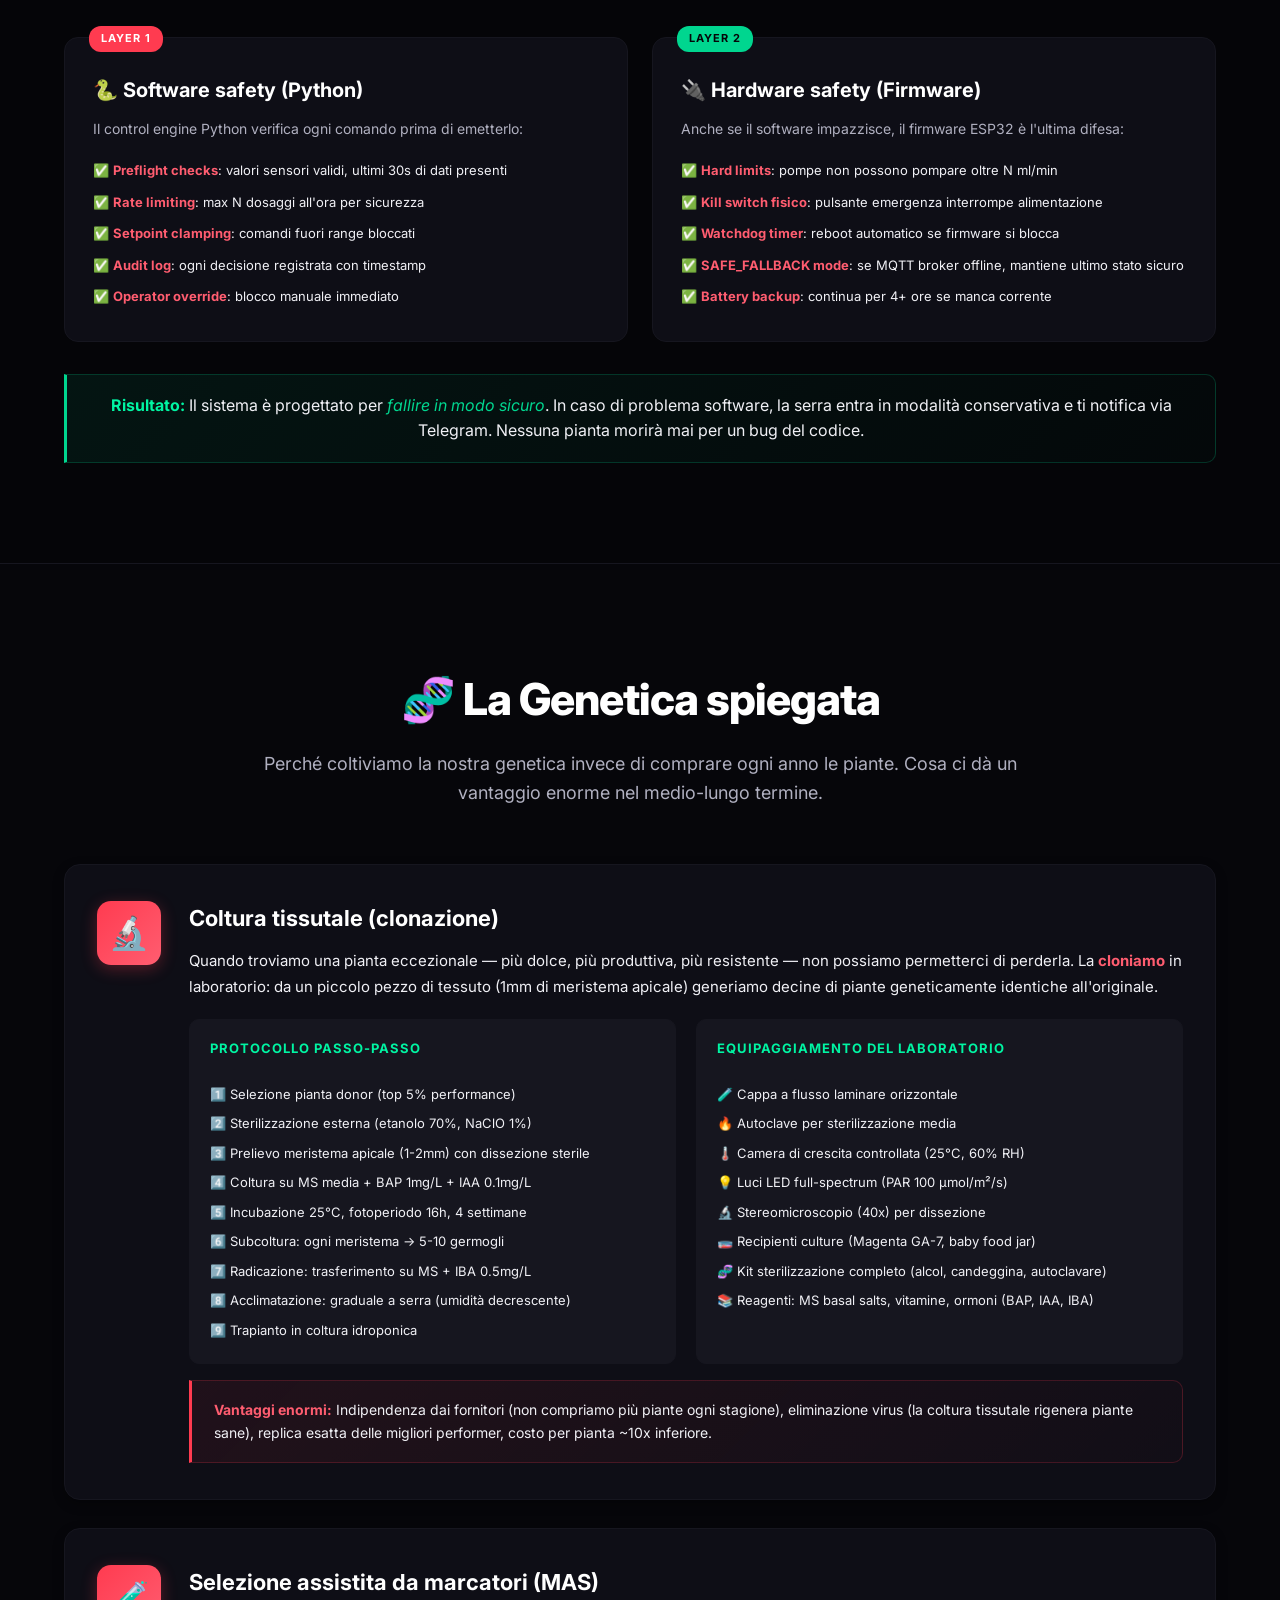
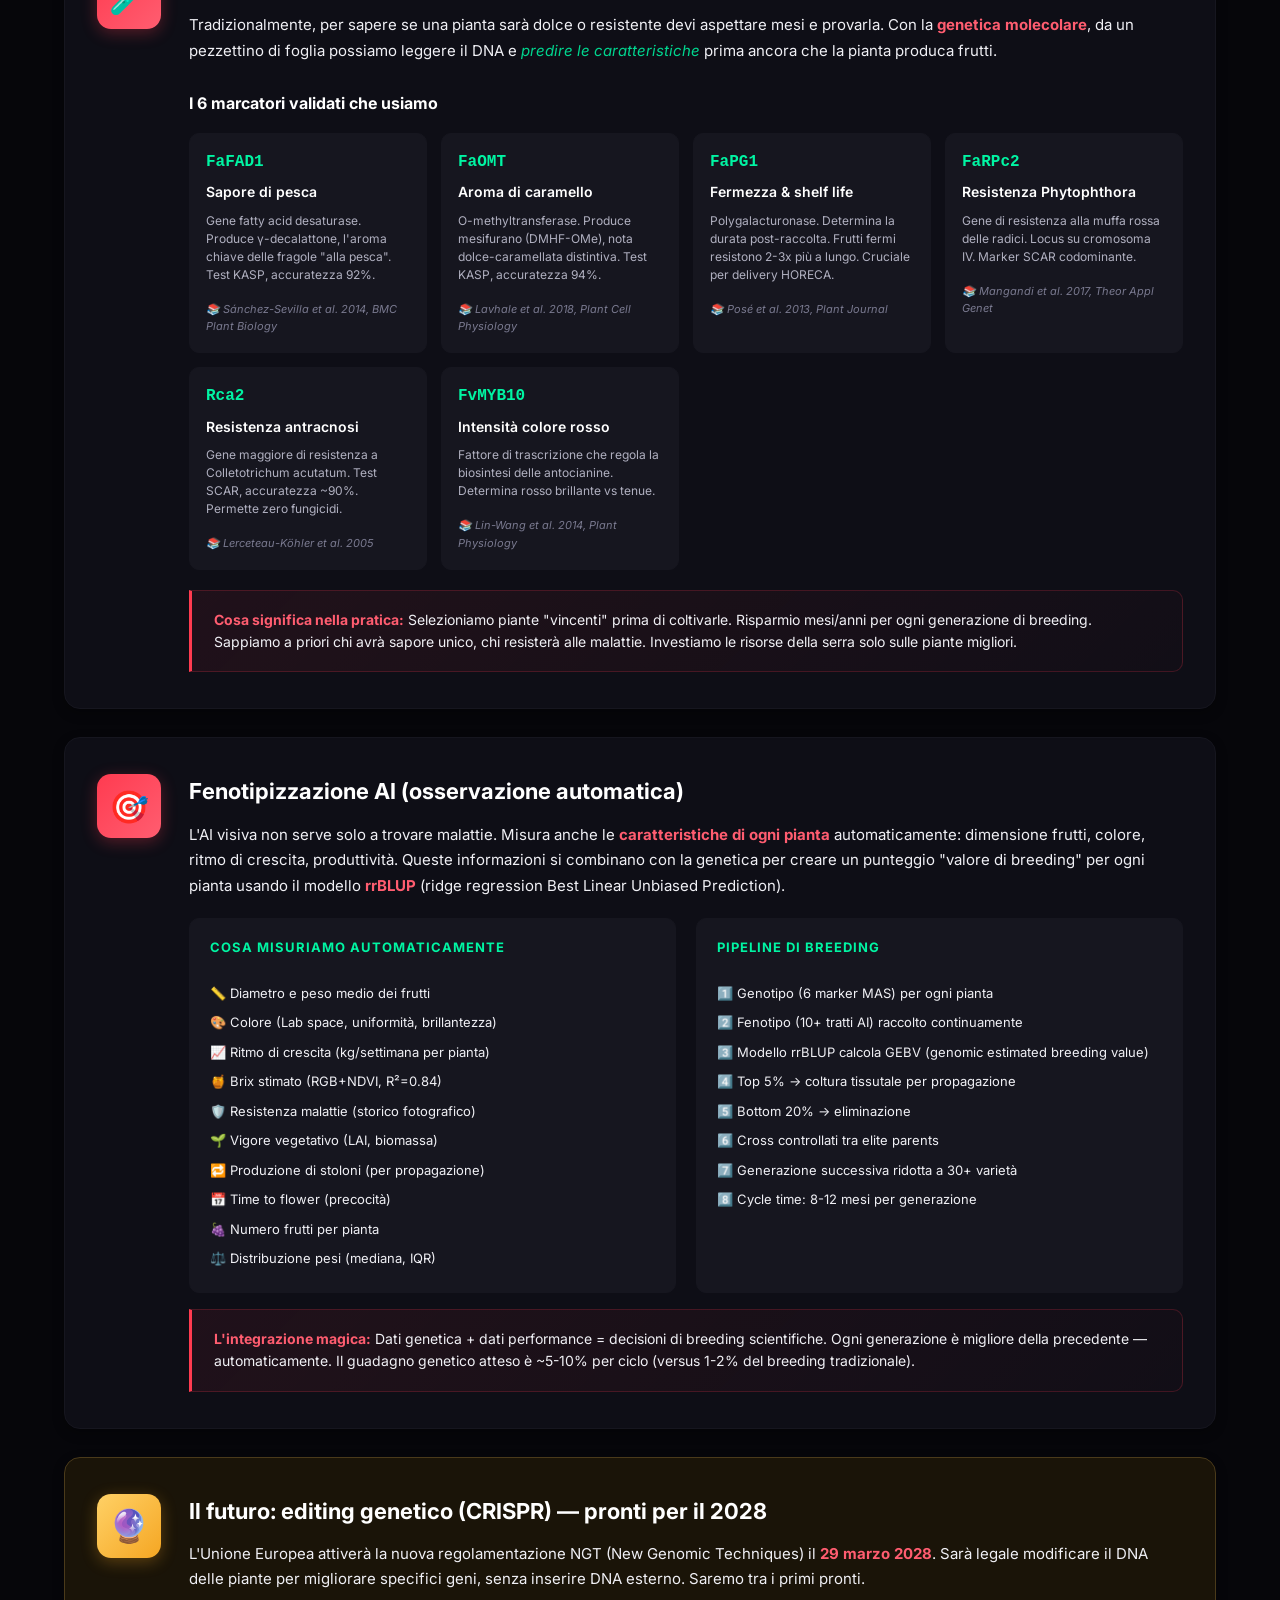
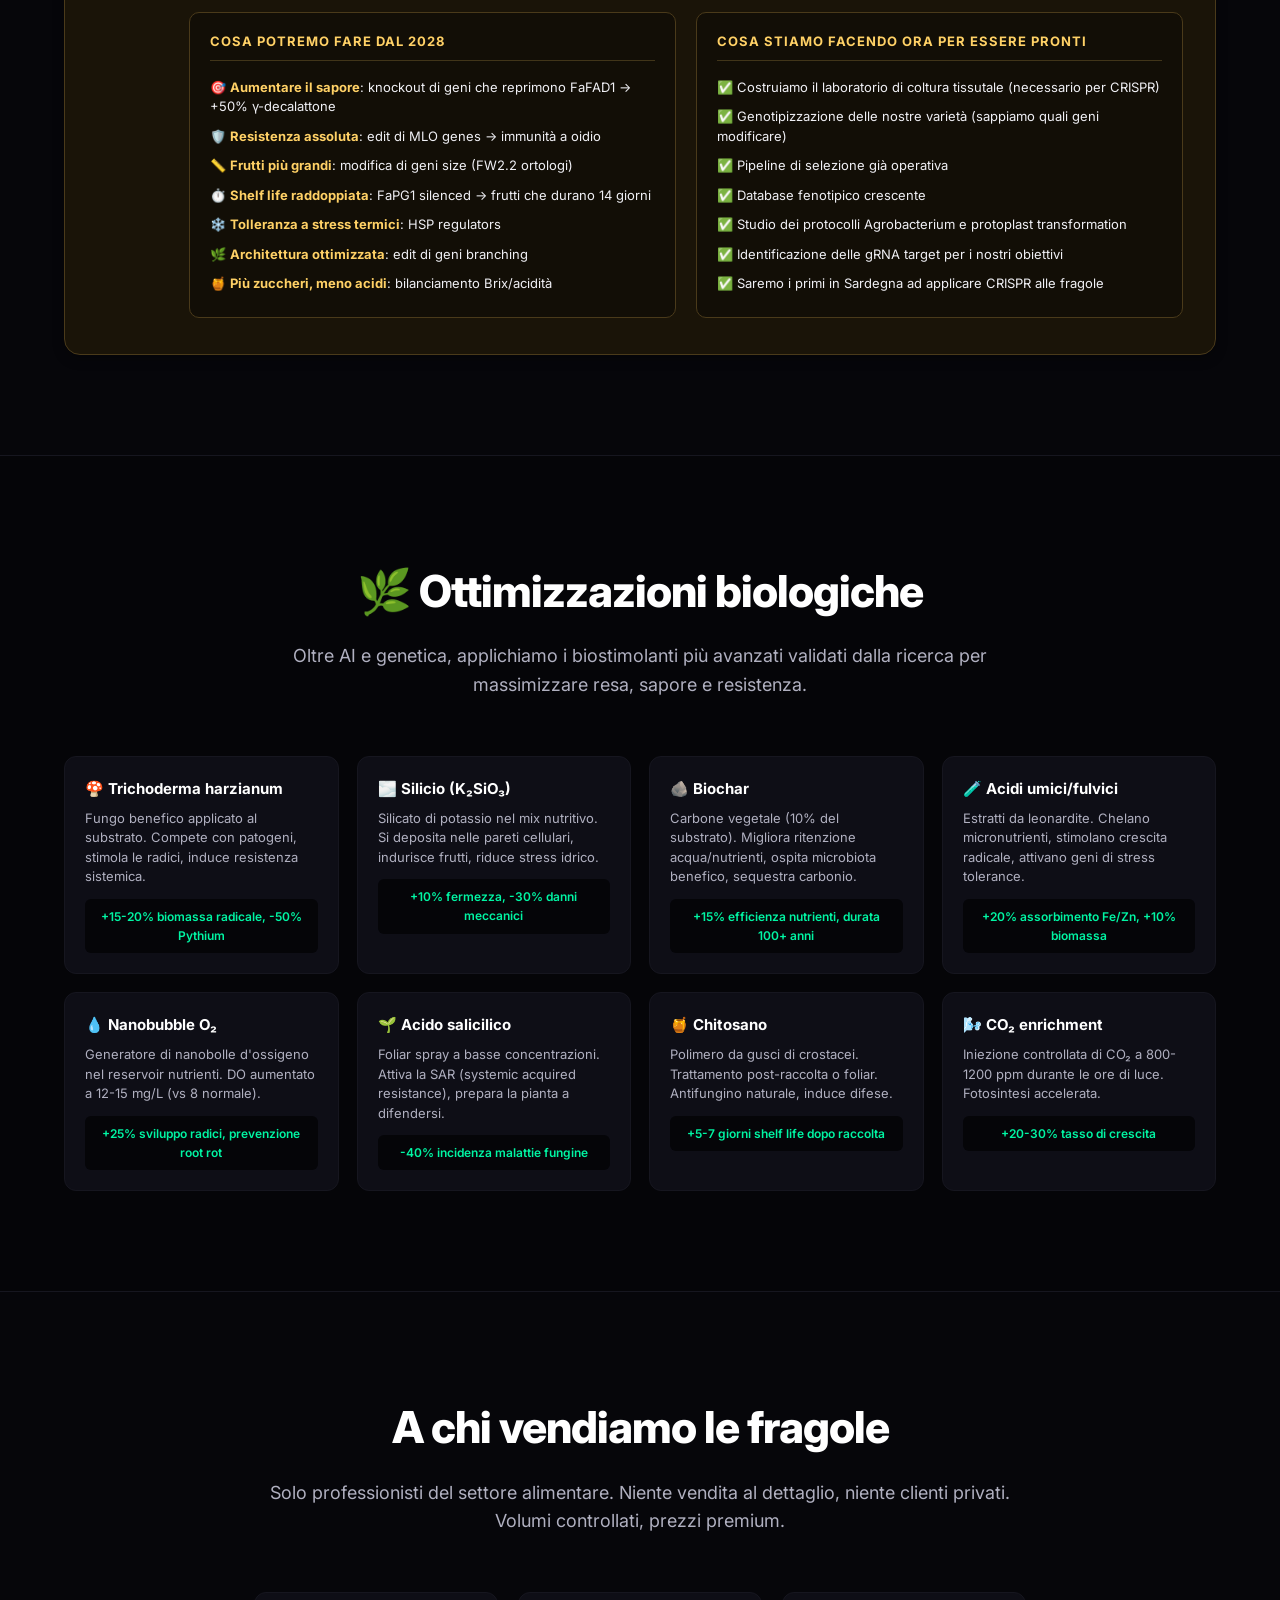
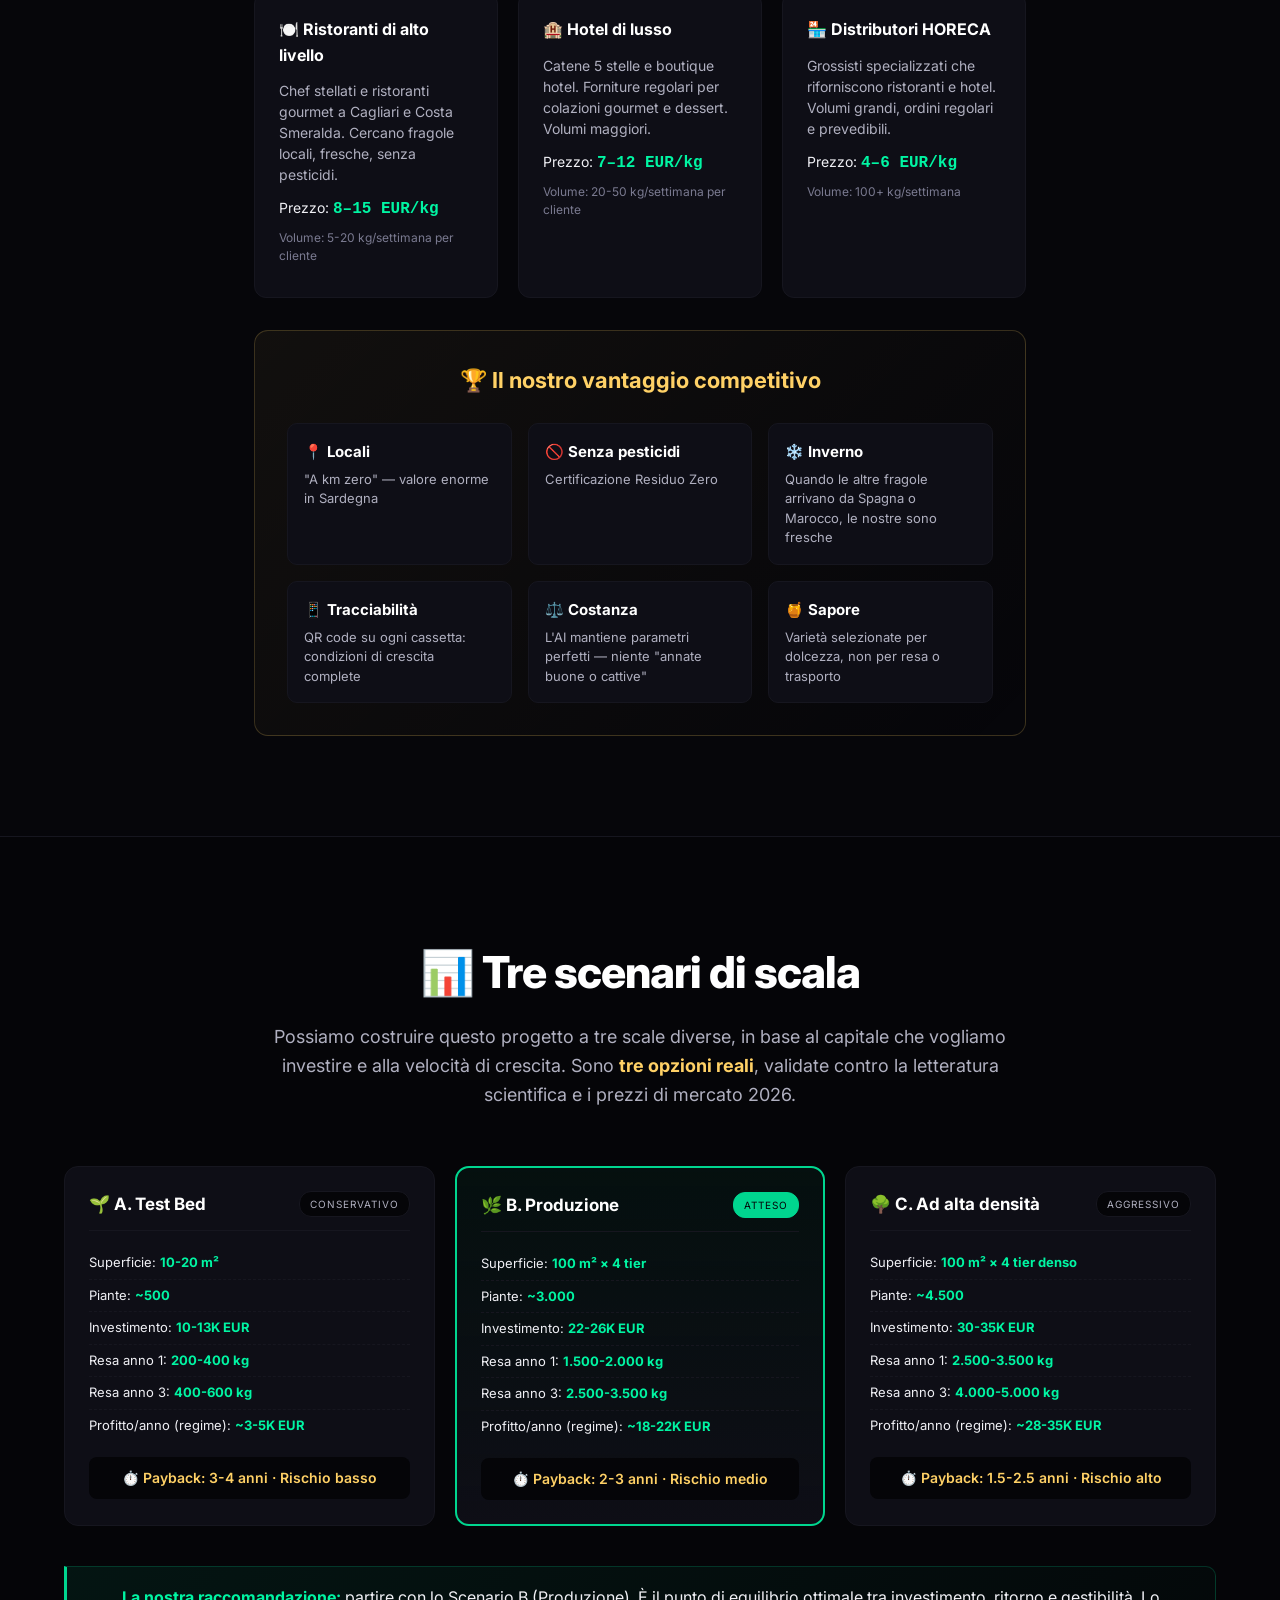
==== commit 7c8af191: "feat: new 'Padre & Agevolazioni' section with verified incentives + 5 steps + 2 strategies (NO timel" ====
--- a/index.html
+++ b/index.html
@@ -7,7 +7,7 @@
     <link rel="preconnect" href="https://fonts.googleapis.com">
     <link rel="preconnect" href="https://fonts.gstatic.com" crossorigin>
     <link href="https://fonts.googleapis.com/css2?family=Inter:wght@300;400;500;600;700;800;900&display=swap" rel="stylesheet">
-    <link rel="icon" type="image/svg+xml" href="data:image/svg+xml,%3Csvg xmlns='http://www.w3.org/2000/svg' viewBox='0 0 32 32'%3E%3Cpath d='M16,2 L30,28 L2,28 Z M16,10 L8,25 L24,25 Z' fill='%237c3aed' fill-rule='evenodd'/%3E%3C/svg%3E">
+    <link rel="icon" type="image/svg+xml" href="data:image/svg+xml,%3Csvg xmlns='http://www.w3.org/2000/svg' viewBox='0 0 32 32'%3E%3Cpath d='M28 4 C 26 4, 14 6, 9 13 C 4 20, 8 28, 16 26 C 24 24, 28 14, 28 4 Z M28 4 L 13 19' fill='%23a78bfa' stroke='%23a78bfa' stroke-width='0.5' stroke-linejoin='round'/%3E%3C/svg%3E">
     <link rel="stylesheet" href="style.css">
 </head>
 <body>
@@ -52,6 +52,10 @@
         <span class="nav-marker"></span>
         <span class="nav-text">Il Team</span>
     </a>
+    <a href="#padre" class="nav-item" data-section="padre">
+        <span class="nav-marker"></span>
+        <span class="nav-text">Padre &amp; Agevolazioni</span>
+    </a>
     <a href="#futuro" class="nav-item" data-section="futuro">
         <span class="nav-marker"></span>
         <span class="nav-text">Opportunità future</span>
@@ -1575,6 +1579,299 @@
     </div>
 </section>
 
+<!-- COSA DEVE FARE PADRE -->
+<section class="section" id="padre">
+    <div class="container">
+        <h2 class="section-title">👨‍🌾 Cosa deve fare papà — e quanto risparmiamo davvero</h2>
+        <p class="section-lead">L'apertura di un'Impresa Agricola in Italia è complessa, ma con la giusta struttura possiamo abbattere significativamente l'investimento iniziale. Ecco esattamente cosa fare e quali agevolazioni sono <strong>verificate al 2026</strong> (niente promesse a vuoto).</p>
+
+        <!-- COSA DEVE FARE -->
+        <div class="father-section">
+            <h3>1. I passi pratici da fare</h3>
+            <p class="father-intro">Ogni passo è obbligatorio per accedere ai benefici fiscali. Saltarne uno significa perdere migliaia di euro di agevolazioni.</p>
+
+            <div class="step-grid">
+                <div class="step-card">
+                    <div class="step-num">1</div>
+                    <h4>Verifica al patronato</h4>
+                    <p>Andare a Coldiretti, CIA, o INAS-CISL (gratis per pensionati) per:</p>
+                    <ul>
+                        <li>Verificare che la PPO sia cumulabile al 100% con redditi agricoli</li>
+                        <li>Verificare a quale gestione INPS appartiene la PPO (determina se la riduzione 50% over-65 si applica)</li>
+                        <li>Richiedere classificazione "zona svantaggiata PSR" del comune del terreno</li>
+                    </ul>
+                </div>
+
+                <div class="step-card">
+                    <div class="step-num">2</div>
+                    <h4>Apertura Ditta Individuale Agricola</h4>
+                    <p>Camera di Commercio competente (Cagliari, Nuoro, Sassari):</p>
+                    <ul>
+                        <li>Forma giuridica: <strong>Ditta Individuale Agricola</strong> (NON SRL)</li>
+                        <li>Codice ATECO: <strong>01.25</strong> (frutti di bosco — fragole)</li>
+                        <li>Costo: ~EUR 200-300 (commercialista una sola volta)</li>
+                    </ul>
+                </div>
+
+                <div class="step-card">
+                    <div class="step-num">3</div>
+                    <h4>Iscrizione Coltivatore Diretto INPS</h4>
+                    <p>Pratica gestita dal patronato (gratis):</p>
+                    <ul>
+                        <li>Iscrizione gestione speciale CD</li>
+                        <li>Tempistica: 30-60 giorni</li>
+                        <li>Sblocca esenzione IMU + accesso a grant agricoli</li>
+                    </ul>
+                </div>
+
+                <div class="step-card">
+                    <div class="step-num">4</div>
+                    <h4>Partita IVA + Regime Esonero</h4>
+                    <p>Apertura presso Agenzia Entrate:</p>
+                    <ul>
+                        <li>Regime IVA Esonero (Art. 34 c.6 DPR 633/1972) per volume affari sotto EUR 7.000</li>
+                        <li>Zero adempimenti, niente fattura elettronica obbligatoria</li>
+                        <li>Niente commercialista necessario in fase iniziale</li>
+                    </ul>
+                </div>
+
+                <div class="step-card">
+                    <div class="step-num">5</div>
+                    <h4>Qualifica IAP equiparato</h4>
+                    <p>Domanda alla Regione Sardegna (ARGEA):</p>
+                    <ul>
+                        <li>Imprenditore Agricolo Professionale equiparato (procedura semplificata over-65)</li>
+                        <li>Sblocca Parco Agrisolare e altri grant</li>
+                        <li>Costo: gratuito</li>
+                    </ul>
+                </div>
+
+                <div class="step-card">
+                    <div class="step-num">6</div>
+                    <h4>Acquisto terreno (se applicabile)</h4>
+                    <p>Con agevolazione PPC (Piccola Proprietà Contadina):</p>
+                    <ul>
+                        <li>Imposta registro fissa EUR 200 (vs 9% standard)</li>
+                        <li>Imposta ipotecaria fissa EUR 200</li>
+                        <li>Imposta catastale 1%</li>
+                        <li>Risparmio su 16K terreno: ~EUR 980</li>
+                    </ul>
+                </div>
+            </div>
+        </div>
+
+        <!-- AGEVOLAZIONI VERIFICATE -->
+        <div class="father-section">
+            <h3>2. Agevolazioni VERIFICATE (con riferimento normativo)</h3>
+            <p class="father-intro">Tutte queste agevolazioni sono state verificate al 2026 contro la normativa attuale. Niente cifre inventate.</p>
+
+            <div class="incentives-grid">
+                <div class="incentive-card confirmed">
+                    <div class="incentive-status">✅ Confermato</div>
+                    <h4>Esenzione IMU terreno agricolo</h4>
+                    <div class="incentive-amount">EUR 200-500/anno</div>
+                    <p>Per Coltivatore Diretto pensionato (Cassazione 14915/2025). Vale anche se il terreno è acquistato di recente.</p>
+                </div>
+
+                <div class="incentive-card confirmed">
+                    <div class="incentive-status">✅ Confermato</div>
+                    <h4>Esenzione IRPEF redditi agrari</h4>
+                    <div class="incentive-amount">Fino EUR 4.300/anno</div>
+                    <p>Reddito agrario fino a EUR 10.000 totalmente esente IRPEF (Legge Bilancio 2026). Riservato a CD/IAP iscritti INPS agricola.</p>
+                </div>
+
+                <div class="incentive-card confirmed">
+                    <div class="incentive-status">✅ Confermato</div>
+                    <h4>Piccola Proprietà Contadina</h4>
+                    <div class="incentive-amount">EUR 980 una tantum</div>
+                    <p>Imposta registro/ipotecaria fissa su acquisto terreno EUR 16K (nuovo TU Registro 2026). Risparmio ~EUR 980.</p>
+                </div>
+
+                <div class="incentive-card confirmed">
+                    <div class="incentive-status">✅ Confermato</div>
+                    <h4>Credito d'Imposta Agricoltura 4.0</h4>
+                    <div class="incentive-amount">40% sui beni IoT/AI</div>
+                    <p>Su sensori, ESP32, controller, robotica: ~EUR 2.000 di credito su EUR 5.000 di hardware. Recupero via F24. Richiede perizia asseverata.</p>
+                </div>
+
+                <div class="incentive-card confirmed">
+                    <div class="incentive-status">✅ Confermato</div>
+                    <h4>Detrazione 50% serra</h4>
+                    <div class="incentive-amount">~EUR 4.000 totali</div>
+                    <p>Detrazione IRPEF 50% su lavori serra distribuita su 10 anni (~EUR 400/anno). Solo se il padre ha IRPEF capiente sulla pensione.</p>
+                </div>
+
+                <div class="incentive-card confirmed">
+                    <div class="incentive-status">✅ Confermato</div>
+                    <h4>Regime Esonero IVA</h4>
+                    <div class="incentive-amount">Risparmio gestionale</div>
+                    <p>Sotto EUR 7.000/anno volume affari: zero dichiarazioni, zero commercialista, zero fattura elettronica. Risparmio EUR 800-1.500/anno.</p>
+                </div>
+
+                <div class="incentive-card pending">
+                    <div class="incentive-status">⏳ Da verificare</div>
+                    <h4>Riduzione INPS 50% over-65</h4>
+                    <div class="incentive-amount">Fino EUR 1.670/anno</div>
+                    <p>Esiste (Art. 59 c.15 L.449/1997) ma <strong>esclude pensioni ex-INPDAP</strong>. Va verificato con patronato chi eroga la PPO di papà.</p>
+                </div>
+
+                <div class="incentive-card pending">
+                    <div class="incentive-status">⏳ Bando 2027</div>
+                    <h4>Parco Agrisolare PNRR</h4>
+                    <div class="incentive-amount">EUR 4-5K possibili</div>
+                    <p>80% a fondo perduto su impianto fotovoltaico. <strong>Bando 2026 chiuso il 9 aprile</strong>. Prossimo: 2027.</p>
+                </div>
+            </div>
+        </div>
+
+        <!-- DUE STRADE -->
+        <div class="father-section">
+            <h3>3. Due strade per ridurre l'investimento iniziale</h3>
+            <p class="father-intro">Ci sono due approcci possibili. Differiscono per dimensione, complessità e copertura grant. Scegliamo insieme quello giusto in base al rischio che vogliamo assumerci.</p>
+
+            <div class="strategies">
+                <div class="strategy-card">
+                    <div class="strategy-tag">OPZIONE A · CONSERVATIVA</div>
+                    <h3>Inizio piccolo</h3>
+                    <p class="strategy-summary">Serra base ~100 m² + terreno 16K. Investimento contenuto, partenza rapida, basso rischio.</p>
+
+                    <div class="strategy-numbers">
+                        <div class="strategy-row">
+                            <span>Equipment (serra, sensori, AI)</span>
+                            <span>EUR 22.000</span>
+                        </div>
+                        <div class="strategy-row">
+                            <span>Acquisto terreno + tasse PPC</span>
+                            <span>EUR 16.000</span>
+                        </div>
+                        <div class="strategy-row">
+                            <span>Spese amministrative apertura</span>
+                            <span>EUR 1.500</span>
+                        </div>
+                        <div class="strategy-row strategy-total">
+                            <span>Totale lordo</span>
+                            <span>~EUR 39.500</span>
+                        </div>
+                        <div class="strategy-row strategy-savings">
+                            <span>Crediti + agevolazioni</span>
+                            <span>-EUR 4.000</span>
+                        </div>
+                        <div class="strategy-row strategy-net">
+                            <span>Investimento netto</span>
+                            <span>~EUR 35.500</span>
+                        </div>
+                    </div>
+
+                    <div class="strategy-benefit">
+                        <strong>Vantaggi:</strong> partenza veloce (~3-4 mesi), gestibilità immediata, esperimento contenuto. Se va male, perdita gestibile.
+                    </div>
+                </div>
+
+                <div class="strategy-card recommended">
+                    <div class="strategy-tag">OPZIONE B · SCALATA</div>
+                    <h3>Scala 50K+ per ZES Unica</h3>
+                    <p class="strategy-summary">Investimento più grande per sbloccare il <strong>credito ZES Unica 58.78%</strong> (soglia minima EUR 50.000). Recupera molto di più.</p>
+
+                    <div class="strategy-numbers">
+                        <div class="strategy-row">
+                            <span>Equipment + lab tissue culture pieno</span>
+                            <span>EUR 30.000</span>
+                        </div>
+                        <div class="strategy-row">
+                            <span>Acquisto terreno + tasse PPC</span>
+                            <span>EUR 16.000</span>
+                        </div>
+                        <div class="strategy-row">
+                            <span>Sistema solare 6 kWp + storage</span>
+                            <span>EUR 7.000</span>
+                        </div>
+                        <div class="strategy-row">
+                            <span>Spese amministrative</span>
+                            <span>EUR 2.000</span>
+                        </div>
+                        <div class="strategy-row strategy-total">
+                            <span>Totale lordo</span>
+                            <span>~EUR 55.000</span>
+                        </div>
+                        <div class="strategy-row strategy-savings">
+                            <span>ZES Unica 58.78% su equipment</span>
+                            <span>-EUR 17.000</span>
+                        </div>
+                        <div class="strategy-row strategy-savings">
+                            <span>Credito 4.0, PPC, detrazioni</span>
+                            <span>-EUR 5.000</span>
+                        </div>
+                        <div class="strategy-row strategy-savings">
+                            <span>Parco Agrisolare 2027 (80% solare)</span>
+                            <span>-EUR 5.000</span>
+                        </div>
+                        <div class="strategy-row strategy-net highlight">
+                            <span>Investimento netto reale</span>
+                            <span>~EUR 28.000</span>
+                        </div>
+                    </div>
+
+                    <div class="strategy-benefit">
+                        <strong>Vantaggi:</strong> setup definitivo dall'inizio, copertura grant ~50%, lab tissue culture operativo subito, generazione futura entrate aggiuntive (pineberry premium, vendita piantine).
+                    </div>
+                </div>
+            </div>
+
+            <div class="strategy-note">
+                <h4>⚠️ Onestà brutale</h4>
+                <p>L'investimento iniziale <strong>NON è zero</strong> in nessuno dei due scenari. Avevamo calcolato male. Il netto reale va da <strong>~EUR 28K (Opzione B)</strong> a <strong>~EUR 35K (Opzione A)</strong>, comprato il terreno.</p>
+                <p>I benefici fiscali ricorrenti (esenzione IMU + IRPEF redditi agrari + regime esonero IVA) <strong>NON riducono l'investimento iniziale</strong> ma alleggeriscono i costi annuali di ~EUR 3.000-5.000/anno.</p>
+                <p>Il vero modo di abbattere l'investimento netto è scalare il progetto sopra EUR 50.000 per accedere a ZES Unica 58.78%, e attendere il bando Agrisolare 2027 per il fotovoltaico.</p>
+            </div>
+        </div>
+
+        <!-- COSE DA FARE -->
+        <div class="father-section">
+            <h3>4. Le 5 verifiche critiche da fare con commercialista locale</h3>
+            <p class="father-intro">Prima di muovere un euro, verifica questi punti specifici. Una consulenza commercialista agricoltura in Sardegna (~EUR 250) ripaga sicuro.</p>
+
+            <div class="checklist">
+                <div class="check-item">
+                    <span class="check-num">01</span>
+                    <div class="check-content">
+                        <strong>Chi eroga la PPO di papà?</strong>
+                        <p>INPS gestione separata vs ex-INPDAP cambia la cumulabilità e l'accesso alla riduzione INPS over-65. Verifica al patronato.</p>
+                    </div>
+                </div>
+                <div class="check-item">
+                    <span class="check-num">02</span>
+                    <div class="check-content">
+                        <strong>Comune del terreno è in zona svantaggiata PSR Sardegna?</strong>
+                        <p>Verifica nel sito Regione Sardegna. Sblocca riduzione INPS aggiuntiva e accesso a misure PSR specifiche.</p>
+                    </div>
+                </div>
+                <div class="check-item">
+                    <span class="check-num">03</span>
+                    <div class="check-content">
+                        <strong>La PPO è cumulabile al 100% con redditi agricoli?</strong>
+                        <p>Pensione vecchiaia/PPO normalmente sì, ma confermare per la pensione specifica di papà.</p>
+                    </div>
+                </div>
+                <div class="check-item">
+                    <span class="check-num">04</span>
+                    <div class="check-content">
+                        <strong>Conviene scalare il progetto a EUR 50K+ per ZES Unica?</strong>
+                        <p>Differenza 22K netti: vale l'extra investimento? Dipende dalla nostra capacità di gestire scala maggiore.</p>
+                    </div>
+                </div>
+                <div class="check-item">
+                    <span class="check-num">05</span>
+                    <div class="check-content">
+                        <strong>Quali fornitori italiani per fatturazione corretta?</strong>
+                        <p>I crediti d'imposta richiedono fatture italiane regolari. Acquisti AliExpress/USA non qualificano per ZES o 4.0.</p>
+                    </div>
+                </div>
+            </div>
+        </div>
+
+    </div>
+</section>
+
 <!-- ROADMAP FUTURO -->
 <section class="section dark" id="futuro">
     <div class="container">
@@ -1655,7 +1952,9 @@
         <p>Una fragola sarda, coltivata con scienza e cura, raccolta al momento perfetto, consegnata fresca al miglior ristorante della Costa.</p>
         <p class="big-statement"><strong>Questo è il futuro dell'agricoltura italiana.<br>E inizia qui.</strong></p>
         <div class="signature">
-            🍓 Nurax Agriculture
+            <svg width="32" height="32" viewBox="0 0 32 32" xmlns="http://www.w3.org/2000/svg" aria-label="Nurax">
+                <path d="M28 4 C 26 4, 14 6, 9 13 C 4 20, 8 28, 16 26 C 24 24, 28 14, 28 4 Z M28 4 L 13 19" fill="#a78bfa" stroke="#a78bfa" stroke-width="0.5" stroke-linejoin="round"/>
+            </svg>
         </div>
     </div>
 </section>
@@ -1694,6 +1993,7 @@
     { id: 'mercato', name: 'Mercato e clienti' },
     { id: 'economia', name: 'Economia e investimento' },
     { id: 'team', name: 'Il Team' },
+    { id: 'padre', name: 'Padre & Agevolazioni' },
     { id: 'futuro', name: 'Opportunità future' }
 ];
 
--- a/style.css
+++ b/style.css
@@ -2047,6 +2047,408 @@
     font-weight: 600;
 }
 
+/* ===== FATHER SECTION ===== */
+.father-section {
+    margin-bottom: 56px;
+}
+
+.father-section h3 {
+    font-size: 24px;
+    color: white;
+    font-weight: 700;
+    margin-bottom: 12px;
+    padding-bottom: 12px;
+    border-bottom: 2px solid var(--nurax-purple);
+    display: inline-block;
+}
+
+.father-intro {
+    font-size: 16px;
+    color: var(--text-soft);
+    line-height: 1.6;
+    margin-bottom: 28px;
+    max-width: 760px;
+}
+
+.step-grid {
+    display: grid;
+    grid-template-columns: repeat(auto-fit, minmax(300px, 1fr));
+    gap: 18px;
+}
+
+.step-card {
+    background: var(--bg-card);
+    border: 1px solid var(--border);
+    border-radius: 12px;
+    padding: 24px;
+    position: relative;
+    transition: border-color 0.2s, transform 0.2s;
+}
+
+.step-card:hover {
+    border-color: var(--nurax-purple);
+    transform: translateY(-2px);
+}
+
+.step-num {
+    position: absolute;
+    top: -12px;
+    left: 24px;
+    background: linear-gradient(135deg, var(--nurax-purple) 0%, var(--accent) 100%);
+    color: white;
+    width: 32px;
+    height: 32px;
+    border-radius: 8px;
+    display: flex;
+    align-items: center;
+    justify-content: center;
+    font-weight: 800;
+    font-size: 14px;
+    box-shadow: 0 4px 12px rgba(124, 58, 237, 0.4);
+}
+
+.step-card h4 {
+    font-size: 17px;
+    color: white;
+    font-weight: 700;
+    margin: 12px 0 12px;
+}
+
+.step-card p {
+    font-size: 14px;
+    color: var(--text-soft);
+    line-height: 1.5;
+    margin-bottom: 12px;
+}
+
+.step-card ul {
+    list-style: none;
+    padding-left: 0;
+}
+
+.step-card li {
+    padding: 6px 0;
+    padding-left: 18px;
+    position: relative;
+    font-size: 13px;
+    color: var(--text);
+    line-height: 1.5;
+}
+
+.step-card li::before {
+    content: "→";
+    position: absolute;
+    left: 0;
+    color: var(--accent-glow);
+    font-weight: bold;
+}
+
+.step-card li strong {
+    color: var(--accent-glow);
+}
+
+/* INCENTIVES GRID */
+.incentives-grid {
+    display: grid;
+    grid-template-columns: repeat(auto-fit, minmax(280px, 1fr));
+    gap: 18px;
+}
+
+.incentive-card {
+    background: var(--bg-card);
+    border: 1px solid var(--border);
+    border-radius: 12px;
+    padding: 22px;
+    transition: transform 0.2s;
+}
+
+.incentive-card:hover { transform: translateY(-2px); }
+
+.incentive-card.confirmed {
+    border-left: 4px solid var(--accent);
+}
+
+.incentive-card.pending {
+    border-left: 4px solid var(--gold);
+}
+
+.incentive-status {
+    display: inline-block;
+    background: var(--bg-dark);
+    color: var(--accent-glow);
+    font-size: 11px;
+    font-weight: 700;
+    padding: 4px 10px;
+    border-radius: 12px;
+    letter-spacing: 0.5px;
+    margin-bottom: 12px;
+    border: 1px solid var(--accent);
+}
+
+.incentive-card.pending .incentive-status {
+    color: var(--gold);
+    border-color: var(--gold);
+}
+
+.incentive-card h4 {
+    font-size: 16px;
+    color: white;
+    font-weight: 700;
+    margin-bottom: 10px;
+}
+
+.incentive-amount {
+    font-family: 'Courier New', monospace;
+    font-size: 20px;
+    font-weight: 800;
+    color: var(--accent-glow);
+    margin-bottom: 12px;
+}
+
+.incentive-card.pending .incentive-amount {
+    color: var(--gold);
+}
+
+.incentive-card p {
+    font-size: 13px;
+    color: var(--text-soft);
+    line-height: 1.5;
+}
+
+.incentive-card p strong {
+    color: white;
+}
+
+/* STRATEGIES (Opzione A vs B) */
+.strategies {
+    display: grid;
+    grid-template-columns: 1fr 1fr;
+    gap: 24px;
+    margin-bottom: 32px;
+}
+
+@media (max-width: 900px) {
+    .strategies { grid-template-columns: 1fr; }
+}
+
+.strategy-card {
+    background: var(--bg-card);
+    border: 1px solid var(--border);
+    border-radius: 14px;
+    padding: 28px;
+    transition: border-color 0.2s;
+}
+
+.strategy-card.recommended {
+    border: 2px solid var(--accent);
+    background: linear-gradient(180deg, rgba(0,214,143,0.05) 0%, var(--bg-card) 100%);
+    box-shadow: 0 8px 32px rgba(0,214,143,0.1);
+}
+
+.strategy-tag {
+    display: inline-block;
+    background: var(--bg-dark);
+    color: var(--text-soft);
+    font-size: 11px;
+    font-weight: 700;
+    padding: 5px 12px;
+    border-radius: 12px;
+    letter-spacing: 1.5px;
+    margin-bottom: 14px;
+    border: 1px solid var(--border);
+}
+
+.strategy-card.recommended .strategy-tag {
+    background: var(--accent);
+    color: var(--bg-dark);
+    border-color: var(--accent);
+}
+
+.strategy-card h3 {
+    font-size: 22px;
+    color: white;
+    font-weight: 700;
+    margin-bottom: 12px;
+    border: none;
+    padding: 0;
+    display: block;
+}
+
+.strategy-summary {
+    font-size: 14px;
+    color: var(--text-soft);
+    line-height: 1.6;
+    margin-bottom: 24px;
+}
+
+.strategy-summary strong {
+    color: var(--accent-glow);
+}
+
+.strategy-numbers {
+    background: var(--bg-dark);
+    border-radius: 10px;
+    padding: 16px 20px;
+    margin-bottom: 20px;
+}
+
+.strategy-row {
+    display: flex;
+    justify-content: space-between;
+    align-items: center;
+    padding: 8px 0;
+    font-size: 13px;
+    color: var(--text);
+    border-bottom: 1px dashed var(--border);
+}
+
+.strategy-row:last-child { border-bottom: none; }
+
+.strategy-row span:last-child {
+    font-family: 'Courier New', monospace;
+    font-weight: 600;
+    color: var(--text);
+}
+
+.strategy-row.strategy-total {
+    border-top: 2px solid var(--border);
+    padding-top: 12px;
+    margin-top: 4px;
+    font-weight: 600;
+    color: white;
+}
+
+.strategy-row.strategy-total span:last-child {
+    color: white;
+    font-size: 14px;
+}
+
+.strategy-row.strategy-savings {
+    color: var(--accent-glow);
+}
+
+.strategy-row.strategy-savings span:last-child {
+    color: var(--accent-glow);
+}
+
+.strategy-row.strategy-net {
+    border-top: 2px solid var(--accent);
+    padding-top: 12px;
+    margin-top: 4px;
+    font-weight: 700;
+    color: white;
+    font-size: 14px;
+}
+
+.strategy-row.strategy-net span:last-child {
+    color: var(--accent-glow);
+    font-size: 16px;
+}
+
+.strategy-row.strategy-net.highlight {
+    background: linear-gradient(90deg, rgba(0,214,143,0.1) 0%, transparent 100%);
+    margin-left: -8px;
+    margin-right: -8px;
+    padding-left: 8px;
+    padding-right: 8px;
+    border-radius: 6px;
+}
+
+.strategy-benefit {
+    font-size: 13px;
+    color: var(--text-soft);
+    line-height: 1.6;
+    padding: 14px 16px;
+    background: rgba(124, 58, 237, 0.06);
+    border-left: 3px solid var(--nurax-purple);
+    border-radius: 0 8px 8px 0;
+}
+
+.strategy-benefit strong {
+    color: var(--nurax-purple-light);
+}
+
+.strategy-note {
+    background: linear-gradient(135deg, rgba(245, 166, 35, 0.06) 0%, var(--bg-card) 100%);
+    border: 1px solid var(--gold);
+    border-radius: 14px;
+    padding: 24px 28px;
+    margin-top: 8px;
+}
+
+.strategy-note h4 {
+    font-size: 17px;
+    color: var(--gold);
+    font-weight: 700;
+    margin-bottom: 14px;
+}
+
+.strategy-note p {
+    font-size: 14px;
+    color: var(--text);
+    line-height: 1.7;
+    margin-bottom: 10px;
+}
+
+.strategy-note p strong {
+    color: white;
+}
+
+.strategy-note p:last-child { margin-bottom: 0; }
+
+/* CHECKLIST */
+.checklist {
+    display: flex;
+    flex-direction: column;
+    gap: 14px;
+}
+
+.check-item {
+    background: var(--bg-card);
+    border: 1px solid var(--border);
+    border-radius: 12px;
+    padding: 20px 22px;
+    display: flex;
+    gap: 18px;
+    align-items: flex-start;
+    transition: border-color 0.2s;
+}
+
+.check-item:hover {
+    border-color: var(--nurax-purple);
+}
+
+.check-num {
+    flex-shrink: 0;
+    background: var(--bg-dark);
+    color: var(--nurax-purple-light);
+    width: 36px;
+    height: 36px;
+    border-radius: 8px;
+    display: flex;
+    align-items: center;
+    justify-content: center;
+    font-weight: 800;
+    font-size: 14px;
+    border: 1px solid var(--nurax-purple);
+    font-family: 'Courier New', monospace;
+}
+
+.check-content strong {
+    display: block;
+    font-size: 16px;
+    color: white;
+    margin-bottom: 6px;
+    font-weight: 600;
+}
+
+.check-content p {
+    font-size: 14px;
+    color: var(--text-soft);
+    line-height: 1.5;
+    margin: 0;
+}
+
 /* ===== FUTURE OPPORTUNITIES ===== */
 .future-grid {
     display: grid;
